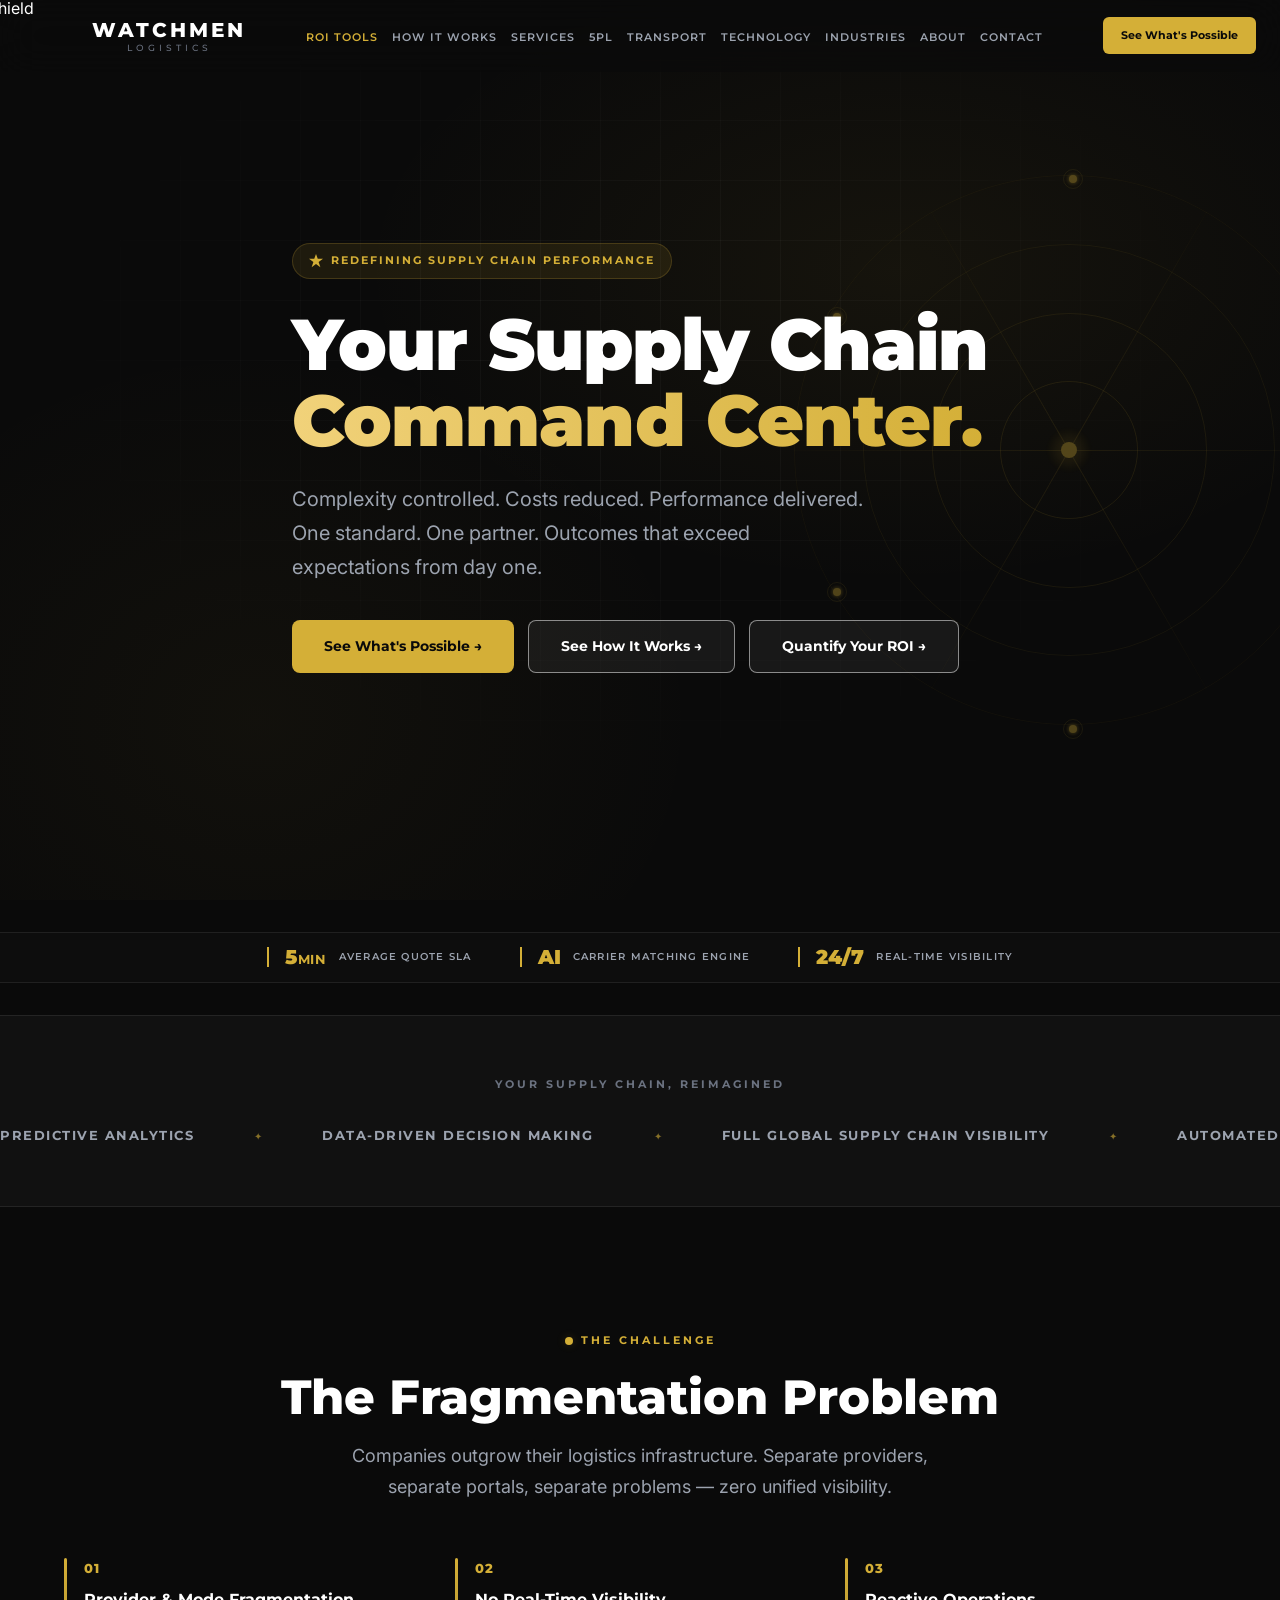
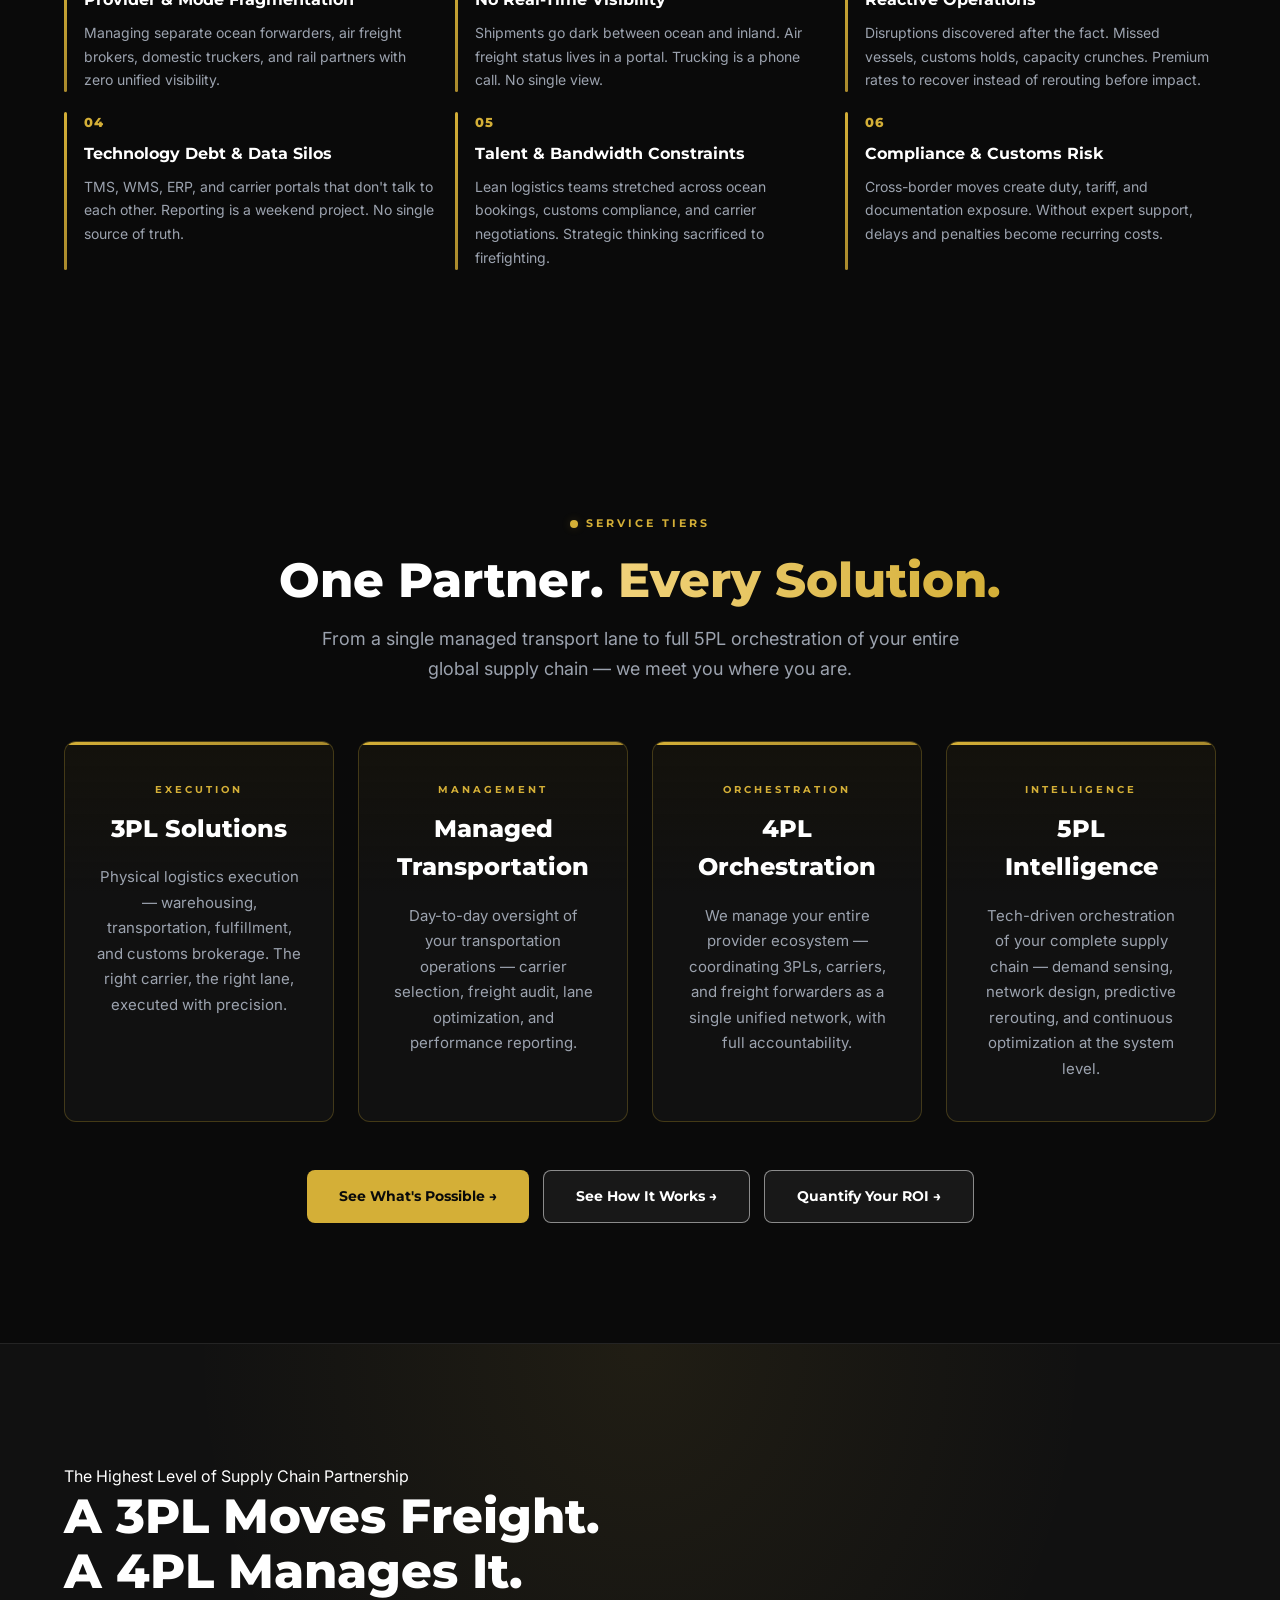
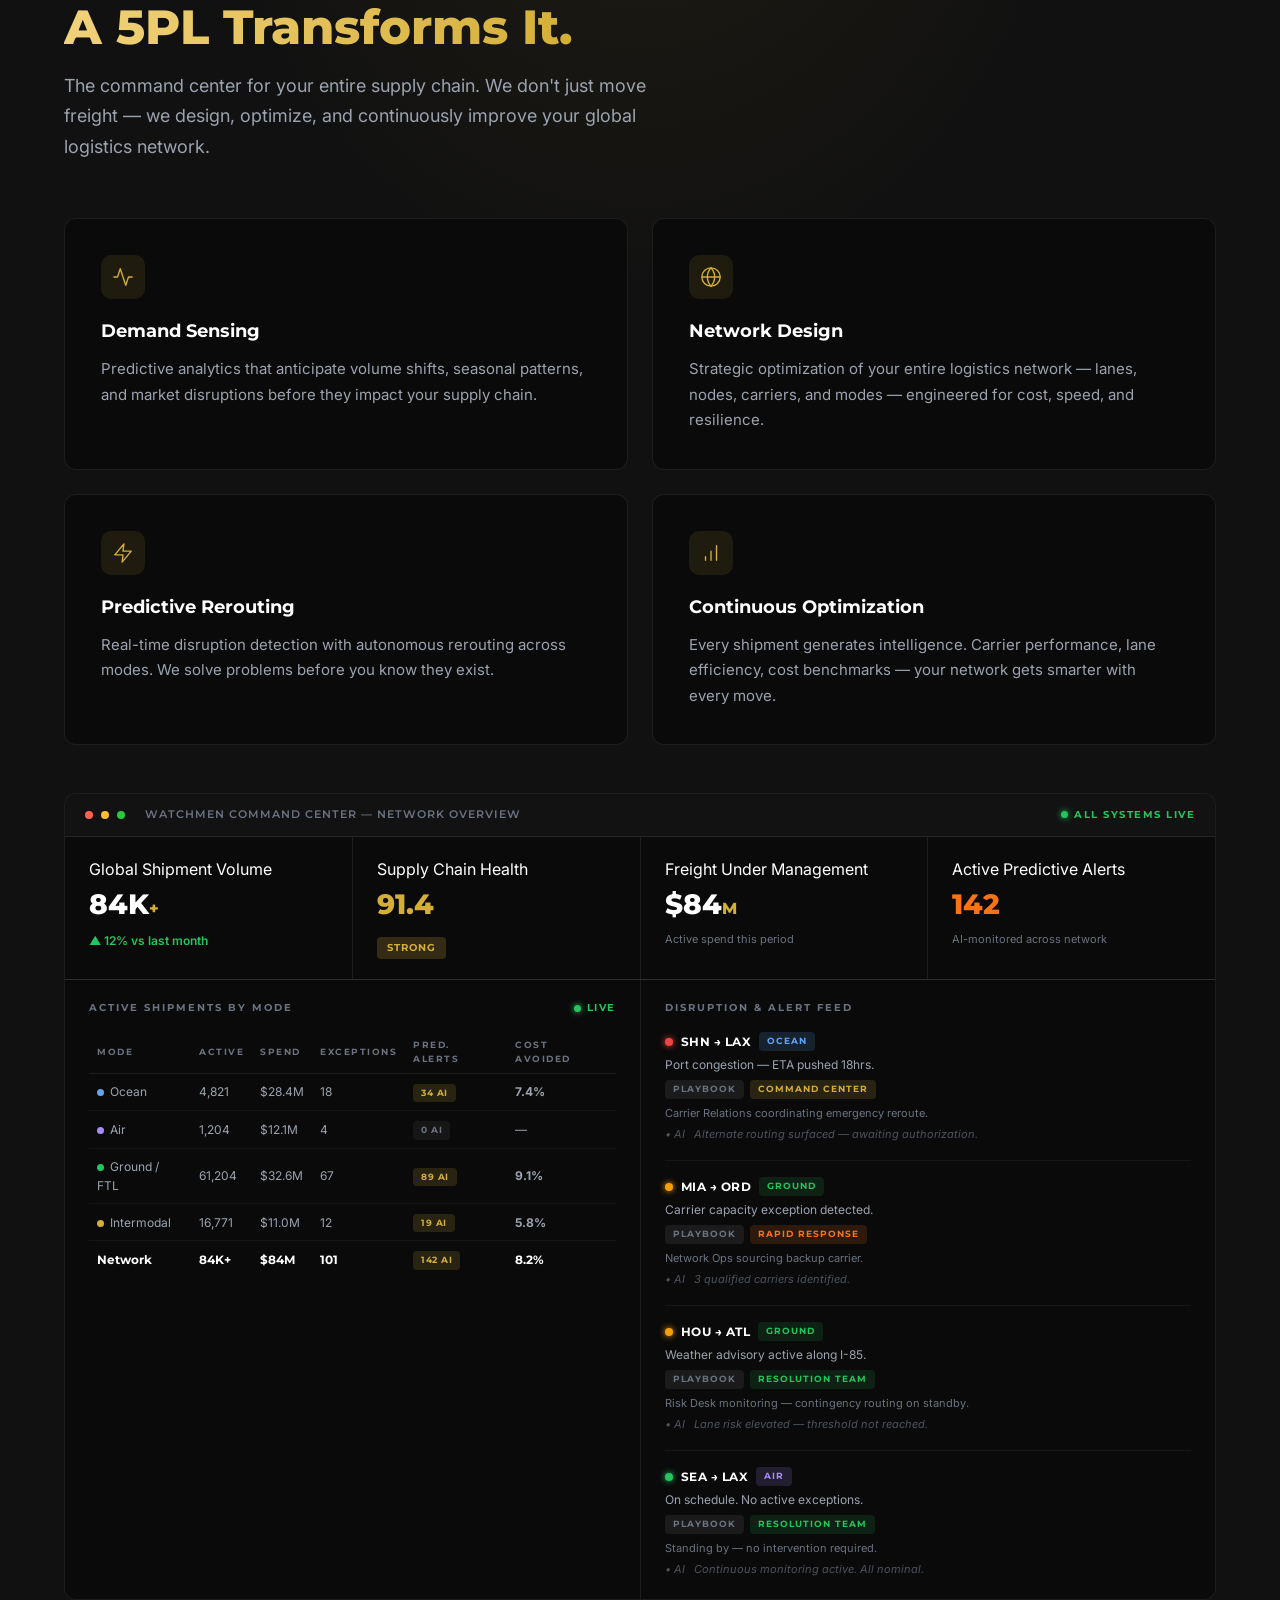
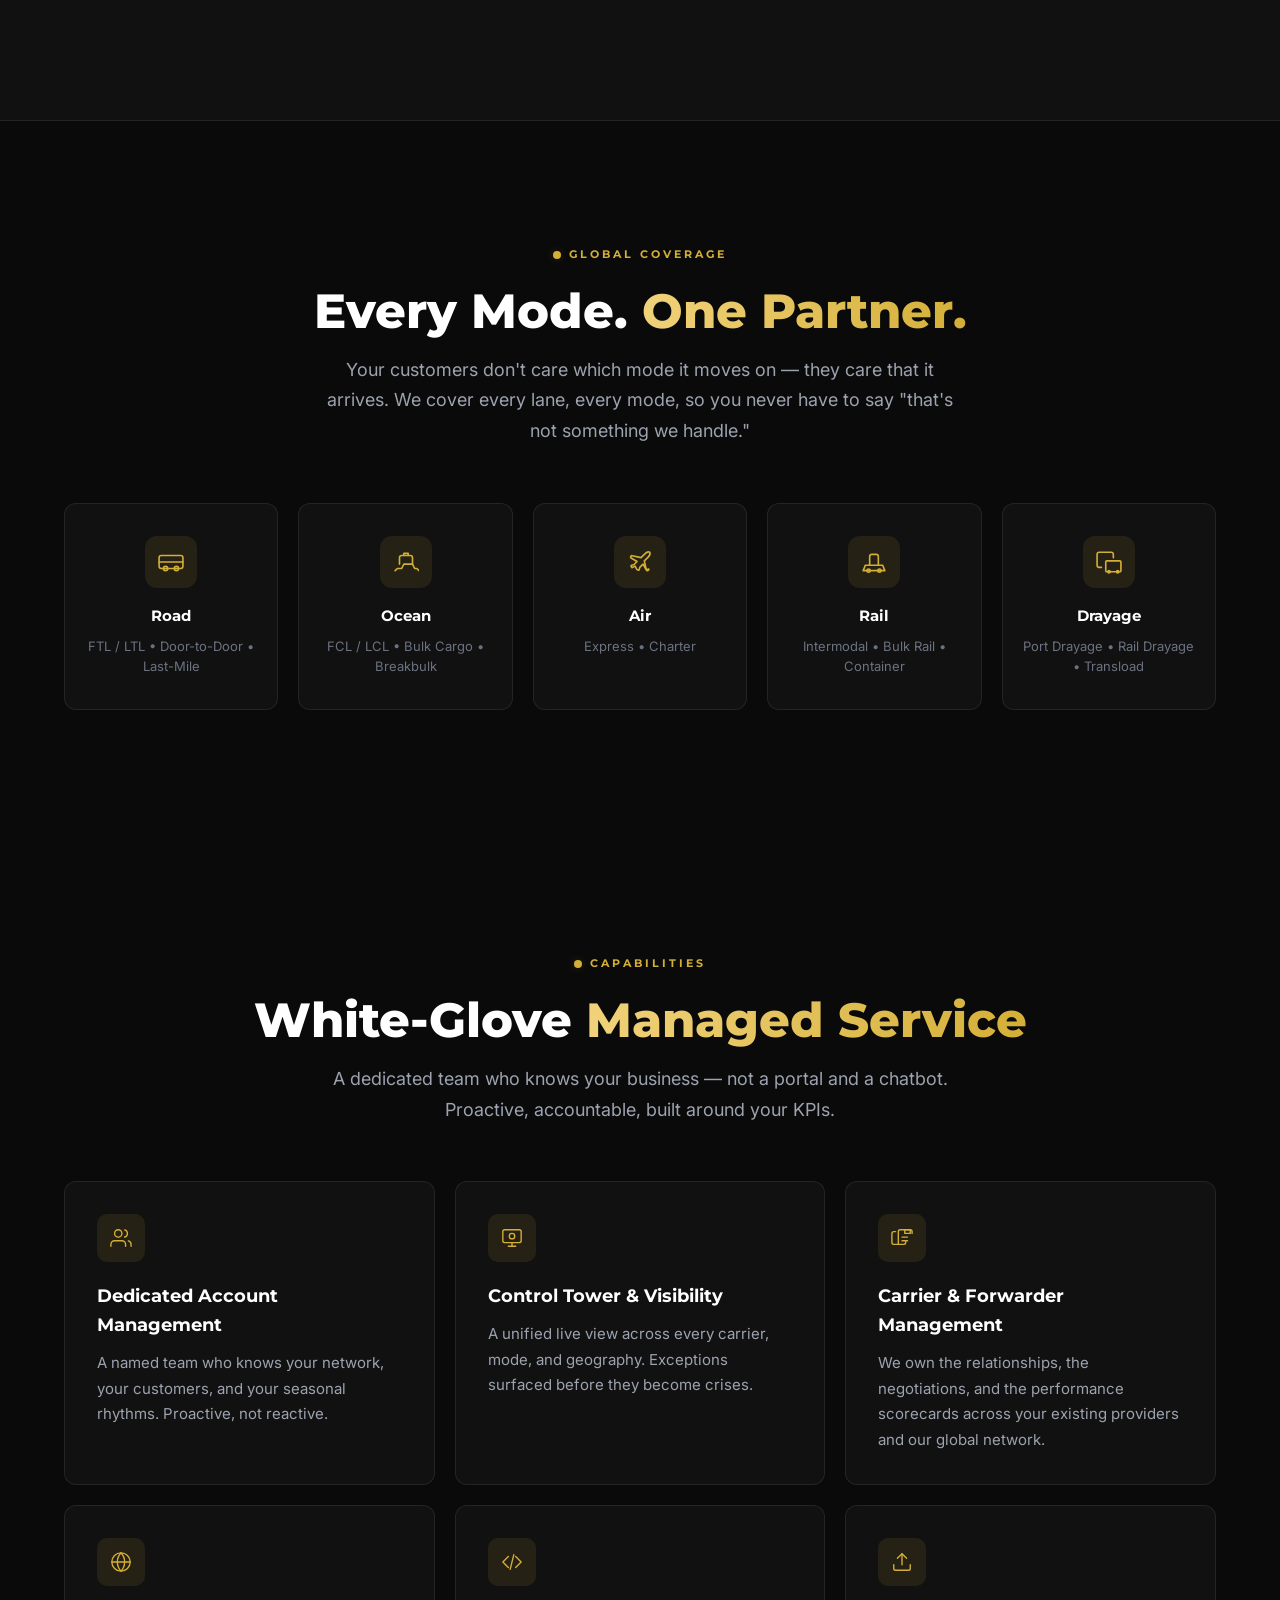
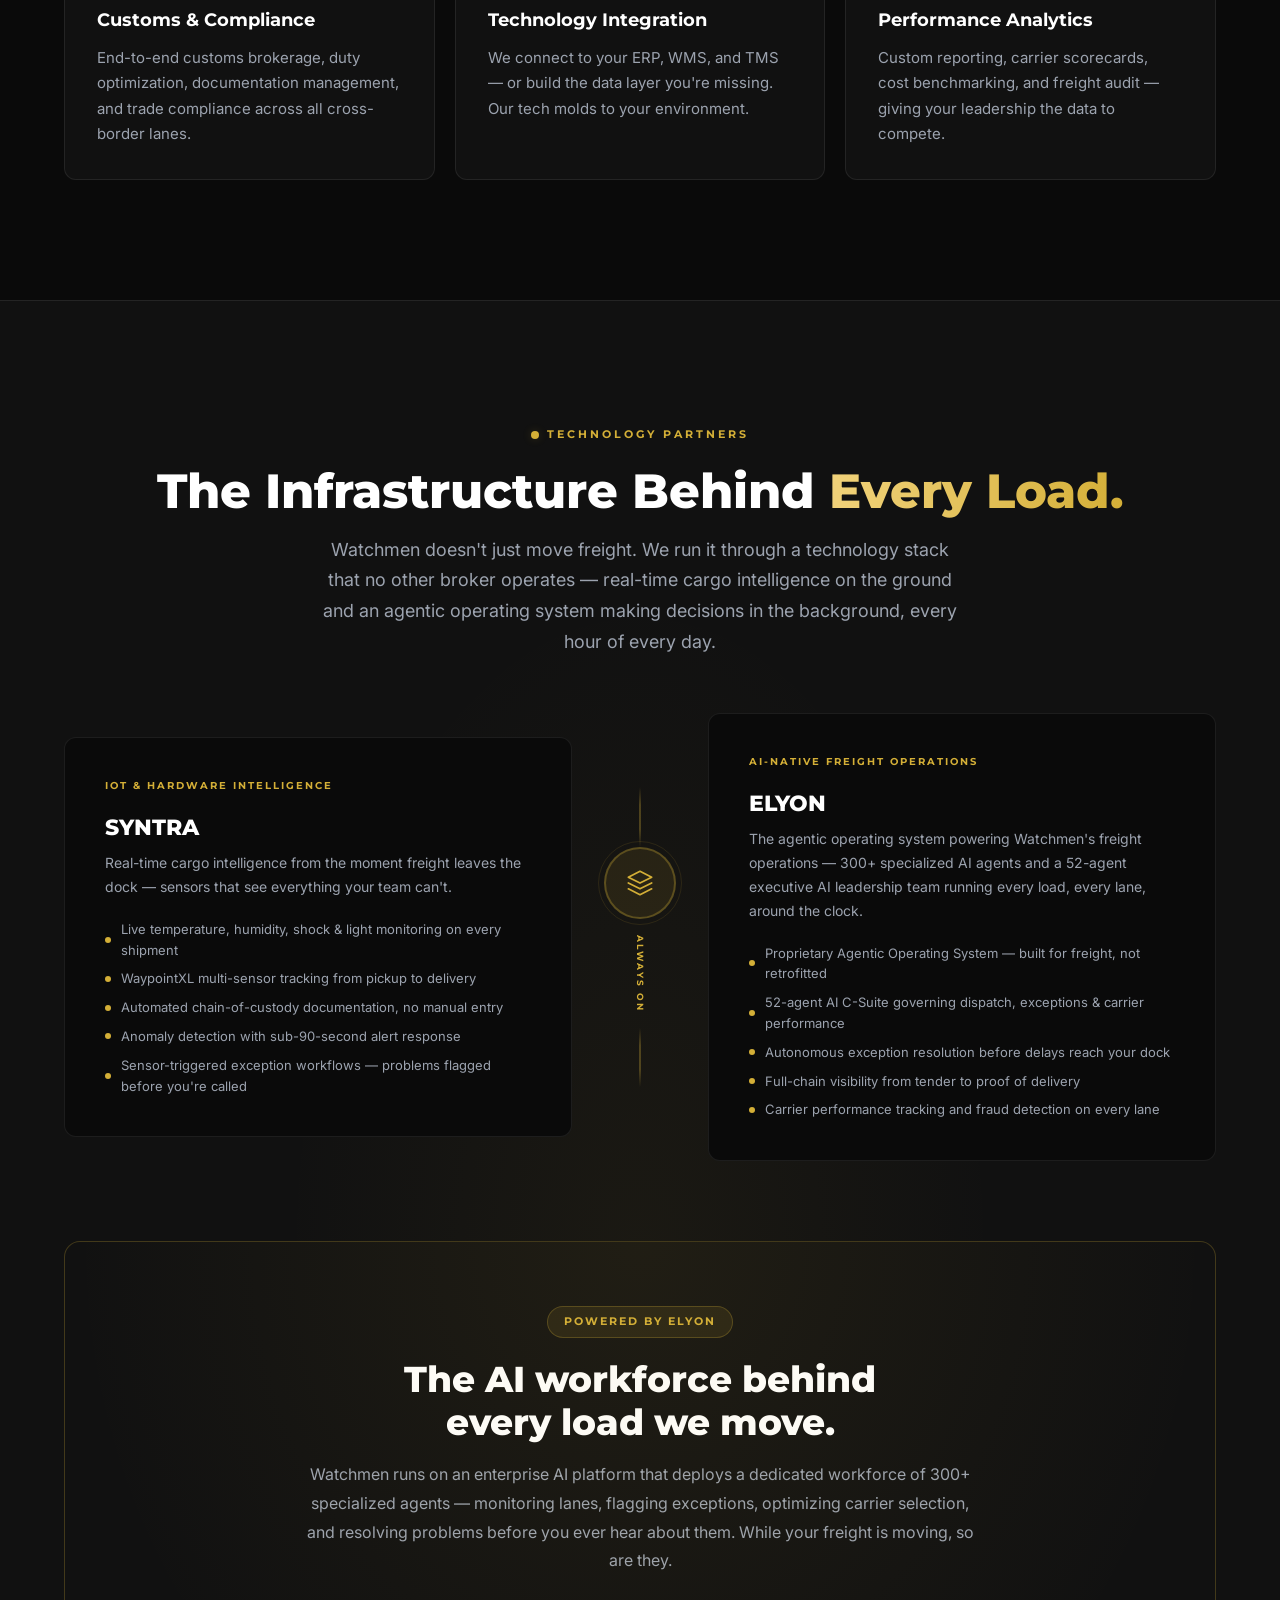
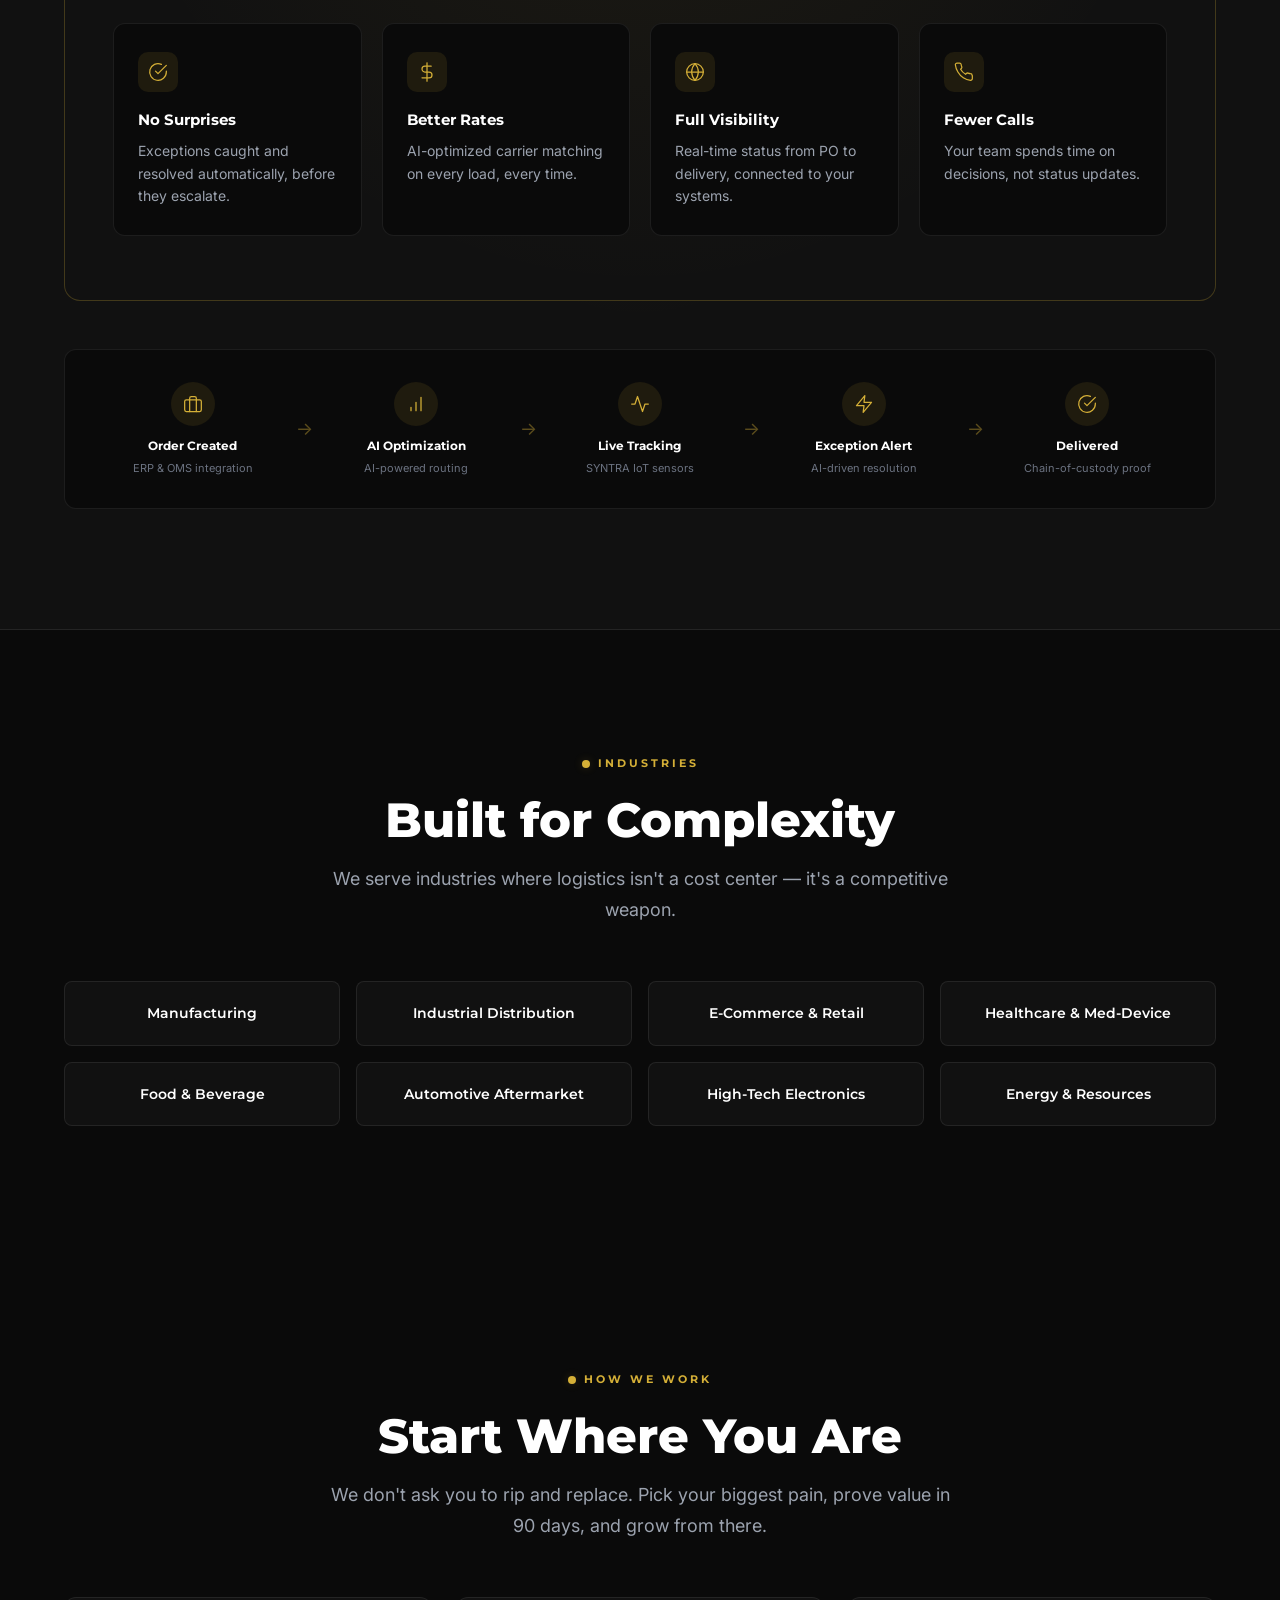
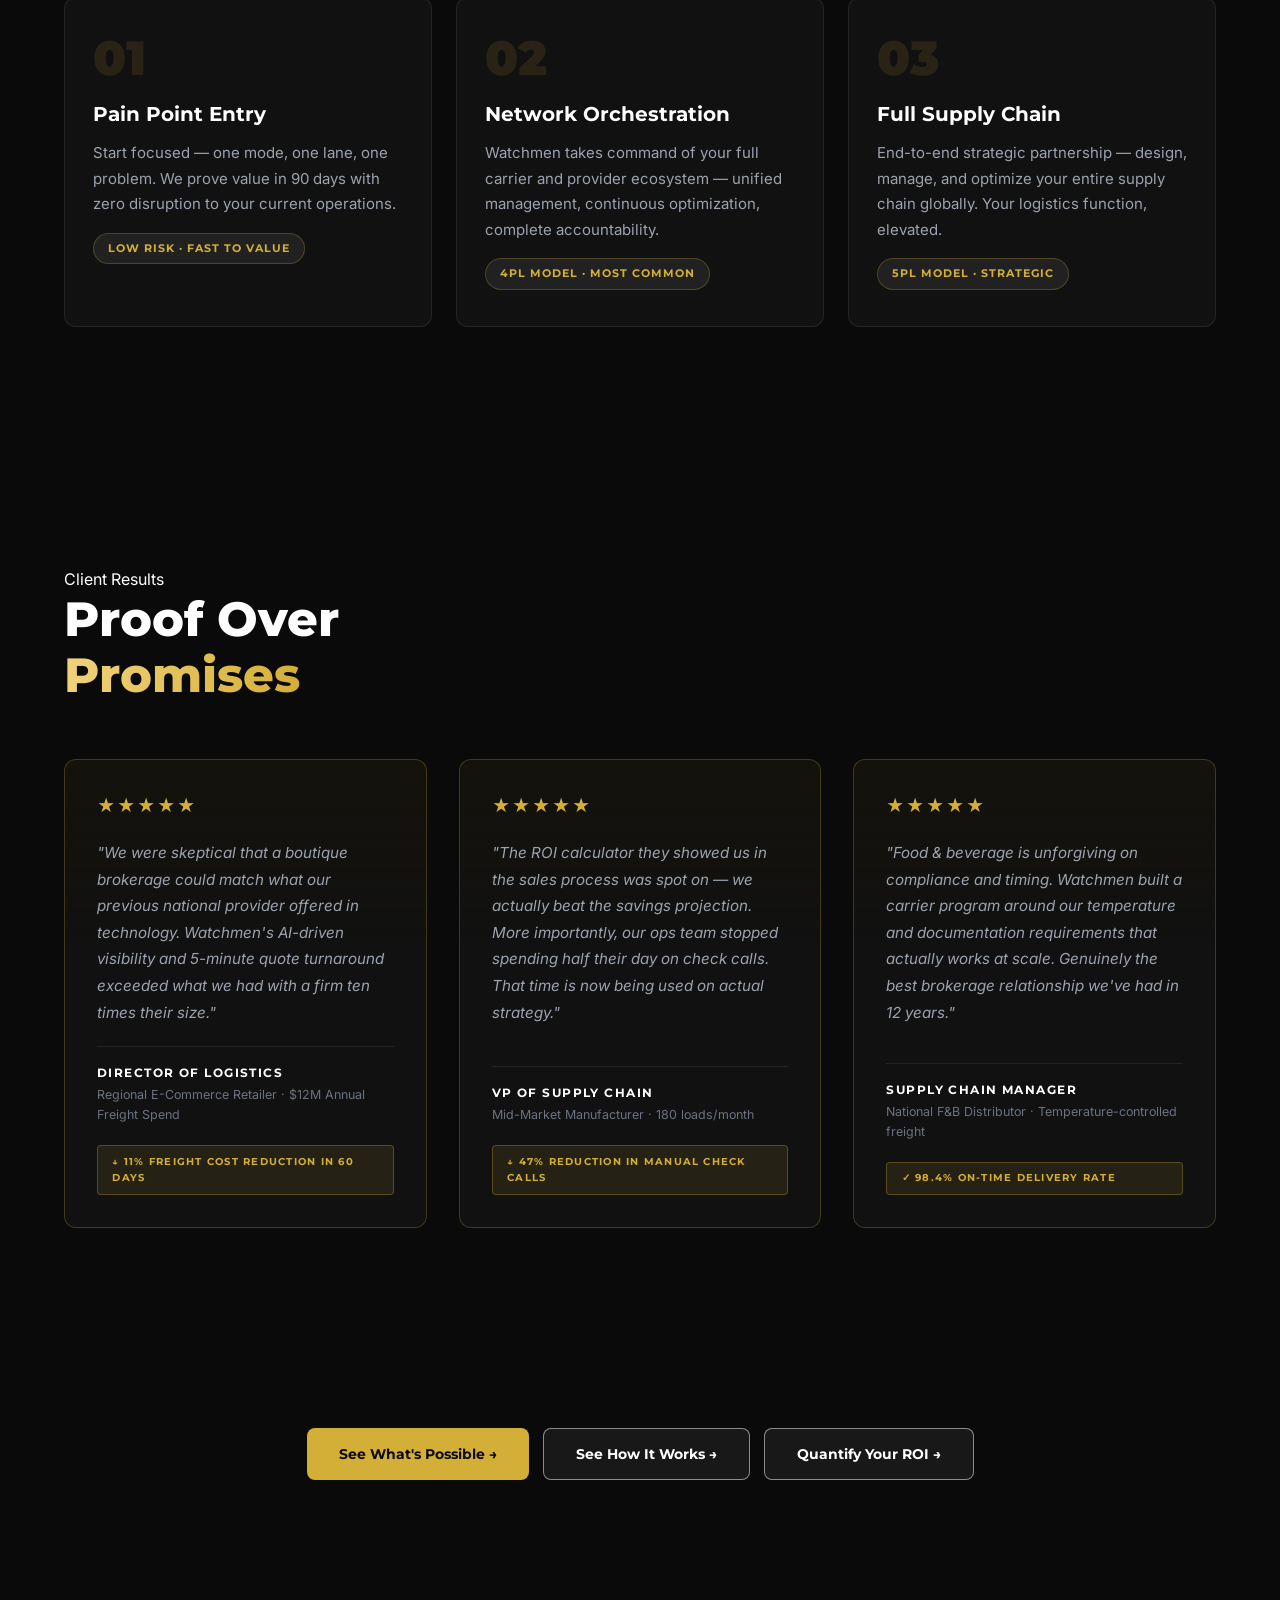
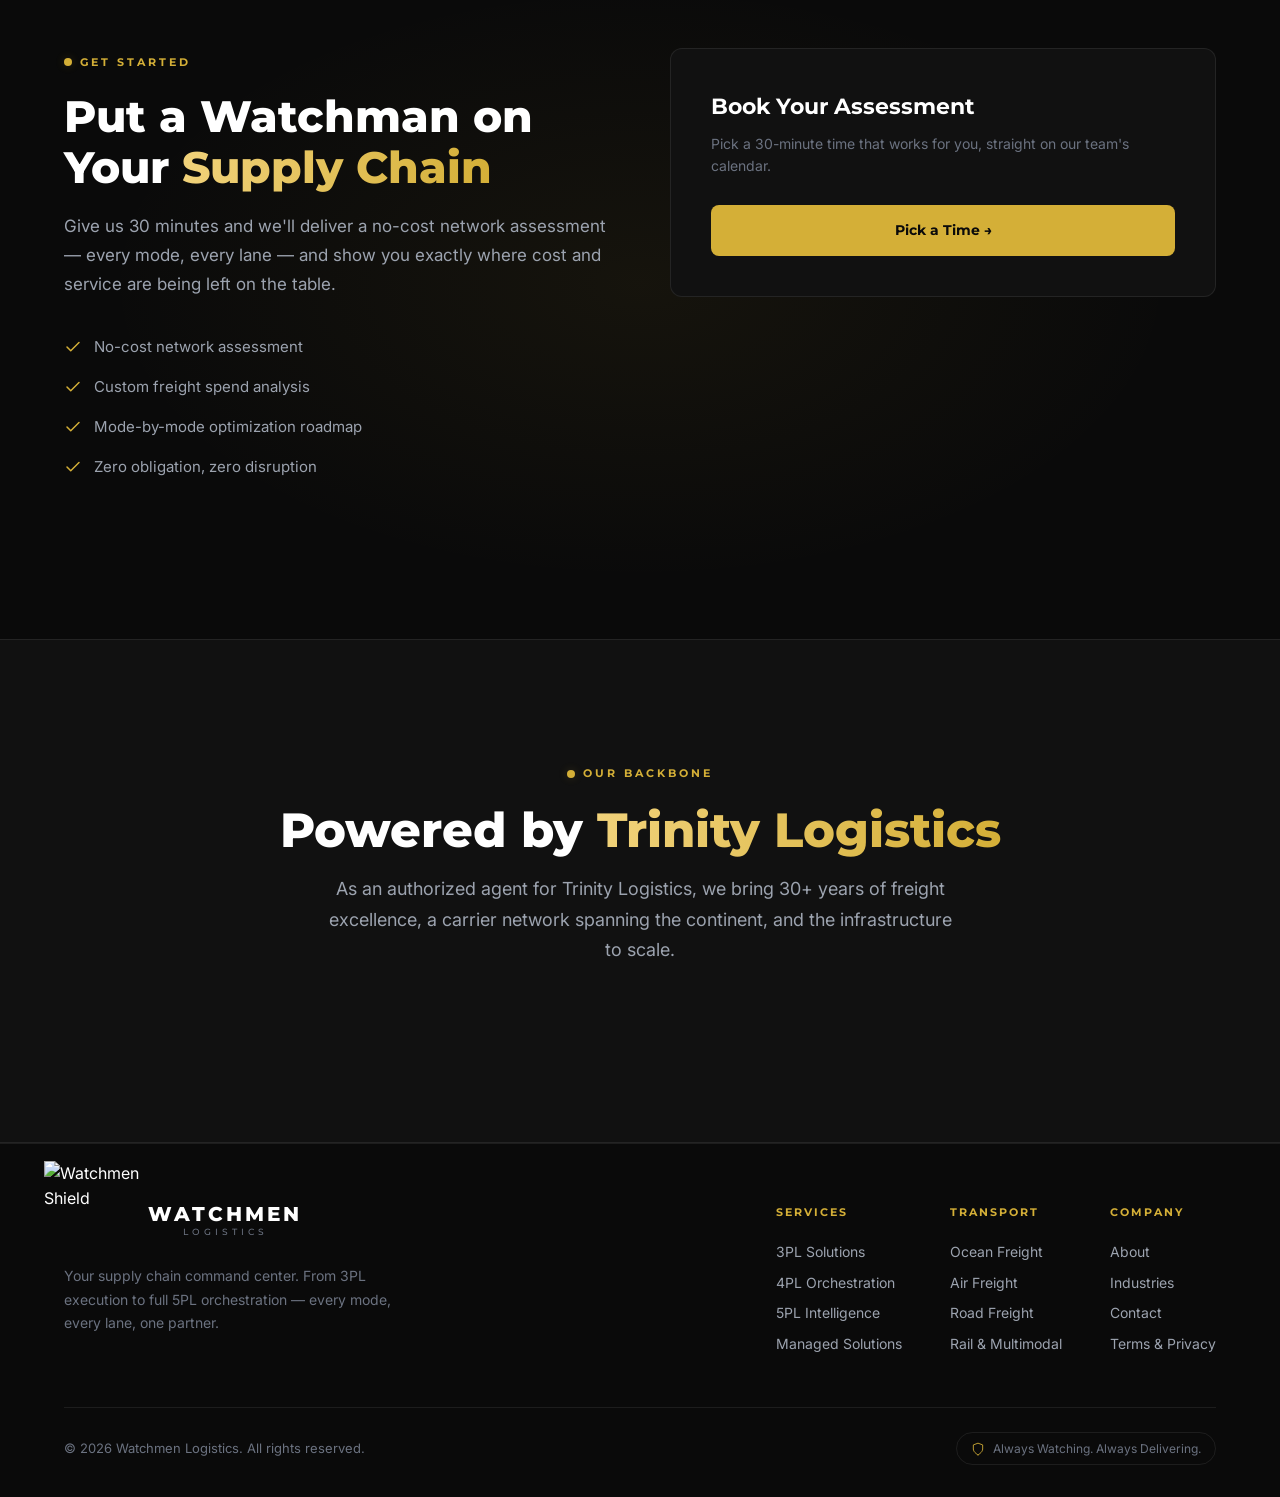
==== index.html @ 86f38c9a "Remove the Apollo website tracker Co-Authored-By: Claude Opus 5.5 <noreply@anthropic.com>" ====
<!DOCTYPE html>
<html lang="en">
<head>
  <meta charset="UTF-8" />
  <meta name="viewport" content="width=device-width, initial-scale=1.0" />
  <title>Watchmen Logistics | Managed Logistics &amp; Supply Chain Solutions</title>
  <meta name="description" content="Watchmen Logistics is your supply chain command center. From 3PL execution to full 5PL orchestration — every mode, every lane, one partner. Authorized Trinity Logistics Agent." />
  <meta name="keywords" content="5PL logistics, 4PL orchestration, 3PL solutions, supply chain management, freight management, ocean freight, air freight, managed logistics, Trinity Logistics agent" />
  <meta name="robots" content="index, follow" />
  <meta name="author" content="Watchmen Logistics" />

  <!-- Open Graph -->
  <meta property="og:type"        content="website" />
  <meta property="og:title"       content="Watchmen Logistics | Managed Logistics &amp; Supply Chain Solutions" />
  <meta property="og:description" content="Every ocean container, every air shipment, every truck and rail car — orchestrated as one intelligent system." />
  <meta property="og:site_name"   content="Watchmen Logistics" />

  <!-- Twitter / X Card -->
  <meta name="twitter:card"        content="summary_large_image" />
  <meta name="twitter:title"       content="Watchmen Logistics | Managed Logistics &amp; Supply Chain Solutions" />
  <meta name="twitter:description" content="Every ocean container, every air shipment, every truck and rail car — orchestrated as one intelligent system." />

  <link rel="preconnect" href="https://fonts.googleapis.com" />
  <link rel="preconnect" href="https://fonts.gstatic.com" crossorigin />
  <link href="https://fonts.googleapis.com/css2?family=Montserrat:wght@400;500;600;700;800;900&family=Inter:wght@300;400;500;600&display=swap" rel="stylesheet" />

  <style>
    /* ============================================================
       TOKENS
    ============================================================ */
    :root {
      --bg:          #0A0A0A;
      --surface:     #111111;
      --surface-2:   #1A1A1A;
      --surface-3:   #222222;
      --border:      rgba(255,255,255,0.08);
      --border-gold: rgba(212,175,55,0.25);
      --white:       #FFFFFF;
      --gray:        #6B7280;
      --gray-lt:     #9CA3AF;
      --gold:        #D4AF37;
      --gold-deep:   #A8892C;
      --gold-bright: #F1D27A;
      --gold-dim:    rgba(212,175,55,0.10);
      --gold-glow:   rgba(212,175,55,0.20);
      --grad:        linear-gradient(135deg, #D4AF37 0%, #A8892C 100%);
      --grad-text:   linear-gradient(90deg, #F1D27A 0%, #D4AF37 100%);
      --max-w:       1200px;
      --nav-h:       72px;
      --radius:      12px;
      --section-pad: clamp(80px, 10vw, 120px);
    }

    /* ============================================================
       RESET
    ============================================================ */
    *, *::before, *::after { box-sizing: border-box; margin: 0; padding: 0; }
    html { scroll-behavior: smooth; scroll-padding-top: var(--nav-h); }
    body {
      background: var(--bg);
      color: var(--white);
      font-family: 'Inter', sans-serif;
      font-size: 16px;
      line-height: 1.6;
      -webkit-font-smoothing: antialiased;
      -moz-osx-font-smoothing: grayscale;
      overflow-x: hidden;
    }
    img { max-width: 100%; display: block; }
    a { color: inherit; text-decoration: none; }

    /* ============================================================
       UTILITIES
    ============================================================ */
    .wrap { max-width: var(--max-w); margin: 0 auto; padding: 0 24px; }
    .section { padding: var(--section-pad) 0; }
    .eyebrow {
      display: inline-flex; align-items: center; gap: 8px;
      font-family: 'Montserrat', sans-serif;
      font-size: 11px; font-weight: 700; letter-spacing: 3px; text-transform: uppercase;
      color: var(--gold);
      margin-bottom: 20px;
    }
    .eyebrow::before {
      content: ''; width: 8px; height: 8px; border-radius: 50%;
      background: var(--gold); box-shadow: 0 0 10px var(--gold-glow);
    }
    .section-title {
      font-family: 'Montserrat', sans-serif;
      font-size: clamp(32px, 5vw, 48px);
      font-weight: 800; line-height: 1.15;
      margin-bottom: 16px;
    }
    .section-sub {
      font-size: clamp(16px, 2vw, 18px);
      color: var(--gray-lt); line-height: 1.7;
      max-width: 640px;
    }
    .section-header { margin-bottom: 56px; }
    .section-header.center { text-align: center; }
    .section-header.center .section-sub { margin: 0 auto; }
    .gradient-text {
      background: var(--grad-text);
      -webkit-background-clip: text; background-clip: text;
      -webkit-text-fill-color: transparent;
    }
    .btn {
      display: inline-flex; align-items: center; gap: 8px;
      font-family: 'Montserrat', sans-serif;
      font-size: 14px; font-weight: 700;
      padding: 14px 32px; border-radius: 8px;
      cursor: pointer; border: none;
      transition: all 0.3s ease;
      text-decoration: none;
    }
    .btn-primary {
      background: var(--gold); color: #0A0A0A;
    }
    .btn-primary:hover {
      background: var(--gold-bright);
      box-shadow: 0 0 30px var(--gold-glow);
    }
    .btn-outline {
      background: rgba(255,255,255,0.06);
      color: var(--white);
      border: 1.5px solid rgba(255,255,255,0.5);
    }
    .btn-outline:hover {
      background: rgba(212,175,55,0.1);
      border-color: var(--gold);
      color: var(--gold);
    }
    .card {
      background: var(--surface);
      border: 1px solid var(--border);
      border-radius: var(--radius);
      padding: 32px;
      transition: border-color 0.3s ease, box-shadow 0.3s ease;
    }
    .card:hover {
      border-color: rgba(212,175,55,0.15);
    }
    .card-icon {
      width: 48px; height: 48px;
      display: flex; align-items: center; justify-content: center;
      border-radius: 10px;
      background: var(--gold-dim);
      color: var(--gold);
      margin-bottom: 20px;
      font-size: 22px;
    }
    .card h3 {
      font-family: 'Montserrat', sans-serif;
      font-size: 18px; font-weight: 700;
      margin-bottom: 10px;
    }
    .card p { color: var(--gray-lt); font-size: 15px; line-height: 1.7; }

    /* Reveal animation */
    .reveal {
      opacity: 0; transform: translateY(30px);
      transition: opacity 0.7s ease, transform 0.7s ease;
    }
    .reveal.visible {
      opacity: 1; transform: translateY(0);
    }
    .reveal-delay-1 { transition-delay: 0.1s; }
    .reveal-delay-2 { transition-delay: 0.2s; }
    .reveal-delay-3 { transition-delay: 0.3s; }
    .reveal-delay-4 { transition-delay: 0.4s; }
    .reveal-delay-5 { transition-delay: 0.5s; }

    /* ============================================================
       NAVIGATION
    ============================================================ */
    .nav {
      position: fixed; top: 0; left: 0; right: 0; z-index: 1000;
      height: var(--nav-h);
      display: flex; align-items: center;
      background: rgba(10,10,10,0.6);
      backdrop-filter: blur(20px); -webkit-backdrop-filter: blur(20px);
      border-bottom: 1px solid transparent;
      transition: background 0.3s ease, border-color 0.3s ease;
    }
    .nav.scrolled {
      background: rgba(10,10,10,0.95);
      border-bottom-color: var(--border);
    }
    .nav-inner {
      max-width: 1400px; margin: 0 auto; padding: 0 24px 0 8px;
      width: 100%;
      display: grid;
      grid-template-columns: auto 1fr auto;
      align-items: center;
    }
    .nav-logo {
      display: flex; align-items: center; gap: 14px;
    }
    .nav-logo .logo-mark {
      width: 130px; height: 130px;
      margin: -45px -40px -45px -20px;
      flex-shrink: 0;
      overflow: hidden;
    }
    .nav-logo .logo-mark img {
      width: 100%; height: 100%;
      object-fit: contain;
    }
    .nav-logo .logo-text {
      display: flex; flex-direction: column;
      align-items: center;
      line-height: 1;
    }
    .nav-logo .logo-text .brand {
      font-family: 'Montserrat', sans-serif;
      font-size: 20px; font-weight: 800;
      letter-spacing: 3px; text-transform: uppercase;
      color: var(--white);
    }
    .nav-logo .logo-text .sub {
      font-family: 'Montserrat', sans-serif;
      font-size: 9px; font-weight: 500;
      letter-spacing: 4px; text-transform: uppercase;
      color: var(--gray);
      margin-top: 3px;
    }
    .nav-links {
      display: flex; align-items: center; justify-content: center; gap: 14px;
      list-style: none;
    }
    .nav-links a {
      font-family: 'Montserrat', sans-serif;
      font-size: 11px; font-weight: 600;
      letter-spacing: 1px; text-transform: uppercase;
      color: var(--gray-lt);
      transition: color 0.3s ease;
      position: relative;
    }
    .nav-links a::after {
      content: ''; position: absolute; bottom: -4px; left: 0;
      width: 0; height: 2px; background: var(--gold);
      transition: width 0.3s ease;
    }
    .nav-links a:hover { color: var(--white); }
    .nav-links a:hover::after { width: 100%; }
    .nav-cta {
      display: inline-flex; align-items: center; gap: 8px;
      font-family: 'Montserrat', sans-serif;
      font-size: 11px; font-weight: 700;
      padding: 10px 18px; border-radius: 6px;
      background: var(--gold); color: #0A0A0A;
      transition: all 0.3s ease;
      white-space: nowrap;
    }
    .nav-cta:hover {
      background: var(--gold-bright);
      box-shadow: 0 0 20px var(--gold-glow);
    }
    .nav-right {
      display: flex; align-items: center; gap: 12px;
    }
    .hamburger {
      display: none; flex-direction: column; gap: 5px;
      cursor: pointer; background: none; border: none; padding: 4px;
    }
    .hamburger span {
      width: 24px; height: 2px; background: var(--white);
      transition: all 0.3s ease; border-radius: 2px;
    }
    .hamburger.open span:nth-child(1) { transform: rotate(45deg) translate(5px, 5px); }
    .hamburger.open span:nth-child(2) { opacity: 0; }
    .hamburger.open span:nth-child(3) { transform: rotate(-45deg) translate(5px, -5px); }

    .mobile-menu {
      display: none; position: fixed;
      top: var(--nav-h); left: 0; right: 0;
      z-index: 999;
      pointer-events: none;
      background: rgba(10,10,10,0.98);
      backdrop-filter: blur(20px);
      padding: 24px;
      border-bottom: 1px solid var(--border);
      transform: translateY(-10px); opacity: 0;
      transition: all 0.3s ease;
    }
    .mobile-menu.open { transform: translateY(0); opacity: 1; pointer-events: all; }
    .mobile-menu a {
      display: block; padding: 14px 0;
      font-family: 'Montserrat', sans-serif;
      font-size: 14px; font-weight: 600;
      letter-spacing: 1px; text-transform: uppercase;
      color: var(--gray-lt);
      border-bottom: 1px solid var(--border);
      transition: color 0.3s ease;
    }
    .mobile-menu a:hover { color: var(--gold); }
    .mobile-menu .btn {
      display: flex; margin-top: 12px;
      width: 100%; justify-content: center;
      border-bottom: none; padding: 14px 20px;
      text-transform: uppercase; letter-spacing: 0.08em;
      font-size: 13px;
    }
    .mobile-menu .btn-primary { color: #0A0A0A; }
    .mobile-menu .btn-primary:hover { color: #0A0A0A; }
    .mobile-menu .btn:hover { color: inherit; }

    /* ============================================================
       HERO
    ============================================================ */
    .hero {
      position: relative;
      min-height: 100vh; display: flex; align-items: center;
      padding-top: calc(var(--nav-h) + 40px);
      padding-bottom: 40px;
      overflow: hidden;
    }
    .hero-bg {
      position: absolute; inset: 0; z-index: 0;
      background:
        radial-gradient(ellipse 60% 50% at 70% 30%, rgba(212,175,55,0.06) 0%, transparent 70%),
        radial-gradient(ellipse 50% 60% at 20% 80%, rgba(212,175,55,0.04) 0%, transparent 70%),
        var(--bg);
    }
    .hero-grid {
      position: absolute; inset: 0; z-index: 0;
      background-image:
        linear-gradient(rgba(255,255,255,0.03) 1px, transparent 1px),
        linear-gradient(90deg, rgba(255,255,255,0.03) 1px, transparent 1px);
      background-size: 60px 60px;
      mask-image: radial-gradient(ellipse 70% 70% at 50% 40%, black 20%, transparent 70%);
      -webkit-mask-image: radial-gradient(ellipse 70% 70% at 50% 40%, black 20%, transparent 70%);
    }
    /* Animated network visualization on right side of hero */
    .hero-visual {
      position: absolute; right: -5%; top: 50%; transform: translateY(-50%);
      width: 550px; height: 550px; z-index: 0;
      opacity: 0.35;
    }
    .hero-visual .ring {
      position: absolute; border-radius: 50%;
      border: 1px solid rgba(212,175,55,0.12);
    }
    .hero-visual .ring-1 {
      width: 100%; height: 100%; top: 0; left: 0;
      animation: ring-rotate 60s linear infinite;
    }
    .hero-visual .ring-2 {
      width: 75%; height: 75%; top: 12.5%; left: 12.5%;
      border-color: rgba(212,175,55,0.18);
      animation: ring-rotate 45s linear infinite reverse;
    }
    .hero-visual .ring-3 {
      width: 50%; height: 50%; top: 25%; left: 25%;
      border-color: rgba(212,175,55,0.25);
      animation: ring-rotate 30s linear infinite;
    }
    .hero-visual .ring-4 {
      width: 25%; height: 25%; top: 37.5%; left: 37.5%;
      border-color: rgba(212,175,55,0.3);
      animation: ring-pulse 4s ease-in-out infinite;
    }
    .hero-visual .node {
      position: absolute; width: 8px; height: 8px;
      background: var(--gold); border-radius: 50%;
      box-shadow: 0 0 12px var(--gold-glow), 0 0 4px var(--gold);
    }
    .hero-visual .node::after {
      content: ''; position: absolute;
      top: 50%; left: 50%; transform: translate(-50%,-50%);
      width: 20px; height: 20px; border-radius: 50%;
      border: 1px solid rgba(212,175,55,0.25);
      animation: node-ping 3s ease-out infinite;
    }
    .hero-visual .node-1 { top: 0%; left: 50%; }
    .hero-visual .node-2 { top: 25%; left: 93%; animation-delay: 0.5s; }
    .hero-visual .node-3 { top: 75%; left: 93%; animation-delay: 1s; }
    .hero-visual .node-4 { top: 100%; left: 50%; animation-delay: 1.5s; }
    .hero-visual .node-5 { top: 75%; left: 7%; animation-delay: 2s; }
    .hero-visual .node-6 { top: 25%; left: 7%; animation-delay: 2.5s; }
    .hero-visual .node-1::after { animation-delay: 0s; }
    .hero-visual .node-2::after { animation-delay: 0.8s; }
    .hero-visual .node-3::after { animation-delay: 1.6s; }
    .hero-visual .node-4::after { animation-delay: 2.4s; }
    .hero-visual .node-5::after { animation-delay: 3.2s; }
    .hero-visual .node-6::after { animation-delay: 4s; }
    /* Center hub */
    .hero-visual .hub {
      position: absolute; top: 50%; left: 50%;
      transform: translate(-50%,-50%);
      width: 48px; height: 48px;
      border-radius: 50%;
      background: radial-gradient(circle, rgba(212,175,55,0.3) 0%, transparent 70%);
      display: flex; align-items: center; justify-content: center;
    }
    .hero-visual .hub::before {
      content: ''; width: 16px; height: 16px;
      background: var(--gold); border-radius: 50%;
      box-shadow: 0 0 20px var(--gold-glow), 0 0 40px rgba(212,175,55,0.15);
      animation: hub-pulse 3s ease-in-out infinite;
    }
    /* Connection lines */
    .hero-visual .line {
      position: absolute; top: 50%; left: 50%;
      width: 50%; height: 1px;
      background: linear-gradient(90deg, rgba(212,175,55,0.3) 0%, rgba(212,175,55,0.05) 100%);
      transform-origin: left center;
    }
    .hero-visual .line-1 { transform: rotate(0deg); }
    .hero-visual .line-2 { transform: rotate(60deg); }
    .hero-visual .line-3 { transform: rotate(120deg); }
    .hero-visual .line-4 { transform: rotate(180deg); }
    .hero-visual .line-5 { transform: rotate(240deg); }
    .hero-visual .line-6 { transform: rotate(300deg); }
    @keyframes ring-rotate { 0% { transform: rotate(0deg); } 100% { transform: rotate(360deg); } }
    @keyframes ring-pulse { 0%,100% { opacity: 0.6; transform: scale(1); } 50% { opacity: 1; transform: scale(1.05); } }
    @keyframes node-ping { 0% { transform: translate(-50%,-50%) scale(1); opacity: 1; } 100% { transform: translate(-50%,-50%) scale(3); opacity: 0; } }
    @keyframes hub-pulse { 0%,100% { box-shadow: 0 0 20px var(--gold-glow), 0 0 40px rgba(212,175,55,0.15); } 50% { box-shadow: 0 0 30px var(--gold-glow), 0 0 60px rgba(212,175,55,0.25); } }
    @media (max-width: 1024px) {
      .hero-visual { width: 400px; height: 400px; right: -10%; opacity: 0.2; }
    }
    @media (max-width: 768px) {
      .hero-visual { display: none; }
    }
    .hero-content {
      position: relative; z-index: 1;
      max-width: 720px;
    }
    .hero-badge {
      display: inline-flex; align-items: center; gap: 8px;
      padding: 8px 16px; border-radius: 100px;
      background: var(--gold-dim);
      border: 1px solid rgba(212,175,55,0.20);
      font-family: 'Montserrat', sans-serif;
      font-size: 11px; font-weight: 700;
      letter-spacing: 2px; text-transform: uppercase;
      color: var(--gold);
      margin-bottom: 28px;
    }
    .hero-badge svg { width: 14px; height: 14px; fill: currentColor; }
    .hero h1 {
      font-family: 'Montserrat', sans-serif;
      font-size: clamp(42px, 6vw, 72px);
      font-weight: 900; line-height: 1.05;
      margin-bottom: 24px;
      letter-spacing: -1px;
    }
    .hero-sub {
      font-size: clamp(17px, 2.2vw, 20px);
      color: var(--gray-lt); line-height: 1.7;
      margin-bottom: 36px;
      max-width: 580px;
    }
    .hero-btns {
      display: flex; flex-wrap: wrap; gap: 14px;
      margin-bottom: 56px;
    }
    .cta-btns {
      display: flex; flex-wrap: wrap; gap: 14px;
      justify-content: center;
      margin-top: 3rem;
    }
    @media (max-width: 768px) {
      .cta-btns { flex-direction: column; align-items: stretch; }
      .cta-btns .btn { width: 100%; justify-content: center; }
    }
    .hero-stats {
      display: flex; flex-wrap: wrap; gap: 40px;
      padding-top: 40px;
      border-top: 1px solid var(--border);
    }
    .hero-stat .num {
      font-family: 'Montserrat', sans-serif;
      font-size: 32px; font-weight: 800;
      color: var(--white);
    }
    .hero-stat .num span { color: var(--gold); }
    .hero-stat .label {
      font-size: 13px; color: var(--gray);
      margin-top: 4px; letter-spacing: 0.5px;
    }

    /* ============================================================
       TRUSTED BY
    ============================================================ */
    .trusted {
      padding: 60px 0;
      border-top: 1px solid var(--border);
      border-bottom: 1px solid var(--border);
      background: var(--surface);
      overflow: hidden;
    }
    .trusted-label {
      text-align: center;
      font-family: 'Montserrat', sans-serif;
      font-size: 11px; font-weight: 700;
      letter-spacing: 3px; text-transform: uppercase;
      color: var(--gray);
      margin-bottom: 32px;
    }
    .trusted-track {
      display: flex;
      align-items: center;
      gap: 60px;
      animation: scroll-logos 30s linear infinite;
      width: max-content;
    }
    /* carousel never pauses */
    .trusted-track img {
      height: 48px;
      width: auto;
      max-width: 160px;
      object-fit: contain;
      opacity: 0.5;
      transition: opacity 0.4s ease;
      flex-shrink: 0;
    }
    .trusted-track img:hover { opacity: 0.85; }
    .carousel-term {
      font-family: 'Montserrat', sans-serif;
      font-size: 13px;
      font-weight: 700;
      letter-spacing: 1.5px;
      text-transform: uppercase;
      color: var(--gray-lt);
      white-space: nowrap;
      flex-shrink: 0;
      transition: color 0.3s;
    }
    .carousel-term:hover { color: var(--gold); }
    .carousel-dot {
      color: var(--gold);
      font-size: 10px;
      flex-shrink: 0;
      opacity: 0.6;
    }
    /* Placeholder logos before real ones are added */
    .logo-placeholder {
      height: 36px;
      padding: 0 24px;
      display: flex; align-items: center; justify-content: center;
      border: 1px dashed rgba(255,255,255,0.12);
      border-radius: 6px;
      font-family: 'Montserrat', sans-serif;
      font-size: 13px; font-weight: 700;
      letter-spacing: 1px;
      color: rgba(255,255,255,0.15);
      white-space: nowrap;
      flex-shrink: 0;
    }
    @keyframes scroll-logos {
      0% { transform: translateX(0); }
      100% { transform: translateX(-50%); }
    }
    @media (max-width: 768px) {
      .trusted-track { gap: 40px; }
      .trusted-track img { height: 32px; max-width: 120px; }
    }

    /* ============================================================
       PROOF STRIP
    ============================================================ */
    .proof-strip {
      background: #0d0d0d;
      border-top: 1px solid var(--border);
      border-bottom: 1px solid var(--border);
      padding: 0.9rem 0;
      margin: 2rem 0;
    }
    .proof-grid {
      display: flex;
      align-items: center;
      justify-content: center;
      gap: 3rem;
    }
    .proof-item {
      display: flex;
      align-items: center;
      gap: 0.75rem;
      padding-left: 1rem;
      border-left: 2px solid var(--gold);
    }
    .proof-num {
      font-family: 'Montserrat', sans-serif;
      font-weight: 900;
      font-size: 1.25rem;
      color: var(--gold);
      line-height: 1;
      white-space: nowrap;
    }
    .proof-unit {
      font-size: 0.65em;
      font-weight: 700;
      letter-spacing: 0.05em;
      text-transform: uppercase;
      margin-left: 1px;
    }
    .proof-label {
      font-family: 'Montserrat', sans-serif;
      font-weight: 600;
      font-size: 0.65rem;
      letter-spacing: 0.12em;
      text-transform: uppercase;
      color: var(--gray-lt);
    }
    @media (max-width: 640px) {
      .proof-grid { flex-direction: column; align-items: flex-start; gap: 1rem; padding: 0 1rem; }
    }

    /* ============================================================
       PROBLEM SECTION
    ============================================================ */
    .problem-grid {
      display: grid;
      grid-template-columns: repeat(3, 1fr);
      gap: 20px;
    }
    .problem-card {
      position: relative;
      padding-left: 20px;
    }
    .problem-card::before {
      content: '';
      position: absolute; left: 0; top: 0; bottom: 0;
      width: 3px; border-radius: 3px;
      background: var(--grad);
    }
    .problem-card .num {
      font-family: 'Montserrat', sans-serif;
      font-size: 13px; font-weight: 800;
      color: var(--gold); margin-bottom: 8px;
      letter-spacing: 1px;
    }
    .problem-card h3 {
      font-family: 'Montserrat', sans-serif;
      font-size: 16px; font-weight: 700;
      margin-bottom: 8px;
    }
    .problem-card p {
      font-size: 14px; color: var(--gray-lt); line-height: 1.7;
    }

    /* ============================================================
       SERVICE TIERS
    ============================================================ */
    .tiers-grid {
      display: grid;
      grid-template-columns: repeat(4, 1fr);
      gap: 24px;
    }
    .tier-card {
      background: var(--surface);
      border: 1px solid var(--border);
      border-radius: var(--radius);
      padding: 40px 32px;
      text-align: center;
      transition: all 0.4s ease;
      position: relative;
      overflow: hidden;
    }
    .tier-card::before {
      content: ''; position: absolute; top: 0; left: 0; right: 0;
      height: 3px;
      background: var(--border);
      transition: background 0.4s ease;
    }
    .tier-card .tier-label {
      font-family: 'Montserrat', sans-serif;
      font-size: 10px; font-weight: 700;
      letter-spacing: 3px; text-transform: uppercase;
      color: var(--gray);
      margin-bottom: 12px;
    }
    .tier-card h3 {
      font-family: 'Montserrat', sans-serif;
      font-size: 24px; font-weight: 800;
      margin-bottom: 16px;
    }
    .tier-card p {
      font-size: 15px; color: var(--gray-lt); line-height: 1.7;
    }
    .tier-card.featured {
      border-color: var(--border-gold);
      background: linear-gradient(180deg, rgba(212,175,55,0.05) 0%, var(--surface) 40%);
    }
    .tier-card.featured::before {
      background: var(--grad);
    }
    .tier-card.featured .tier-label {
      color: var(--gold);
    }
    .tier-card:hover {
      transform: translateY(-4px);
      box-shadow: 0 20px 60px rgba(0,0,0,0.4);
    }

    /* ============================================================
       5PL DEEP DIVE
    ============================================================ */
    .fivepl {
      position: relative;
      background: var(--surface);
      border-top: 1px solid var(--border);
      border-bottom: 1px solid var(--border);
    }
    .fivepl-glow {
      position: absolute; inset: 0;
      background:
        radial-gradient(ellipse 50% 40% at 50% 0%, rgba(212,175,55,0.08) 0%, transparent 70%);
      pointer-events: none;
    }
    .fivepl-grid {
      display: grid;
      grid-template-columns: repeat(2, 1fr);
      gap: 24px;
      position: relative;
    }
    .fivepl-card {
      background: var(--bg);
      border: 1px solid var(--border);
      border-radius: var(--radius);
      padding: 36px;
      transition: border-color 0.3s ease;
    }
    .fivepl-card:hover {
      border-color: var(--border-gold);
    }
    /* 5PL Dashboard mockup */
    .fivepl-dashboard {
      margin-top: 48px;
      background: var(--bg);
      border: 1px solid var(--border);
      border-radius: var(--radius);
      overflow: hidden;
      position: relative;
    }
    .dash-titlebar {
      display: flex; align-items: center; gap: 8px;
      padding: 12px 20px;
      background: rgba(255,255,255,0.03);
      border-bottom: 1px solid var(--border);
    }
    .dash-dot { width: 8px; height: 8px; border-radius: 50%; }
    .dash-dot.red { background: #ff5f57; }
    .dash-dot.yellow { background: #ffbd2e; }
    .dash-dot.green { background: #28c840; }
    .dash-title {
      margin-left: 12px;
      font-family: 'Montserrat', sans-serif;
      font-size: 11px; font-weight: 600;
      letter-spacing: 1px; text-transform: uppercase;
      color: var(--gray);
    }
    .dash-body {
      display: grid;
      grid-template-columns: 1fr 1fr 1fr;
      gap: 1px;
      background: var(--border);
    }
    .dash-panel {
      background: var(--bg);
      padding: 24px;
    }
    .dash-panel .label {
      font-family: 'Montserrat', sans-serif;
      font-size: 10px; font-weight: 700;
      letter-spacing: 2px; text-transform: uppercase;
      color: var(--gray);
      margin-bottom: 12px;
    }
    .dash-metric {
      font-family: 'Montserrat', sans-serif;
      font-size: 28px; font-weight: 800;
      color: var(--white);
      margin-bottom: 4px;
    }
    .dash-metric span { color: var(--gold); font-size: 16px; }
    .dash-change {
      font-size: 12px; font-weight: 600;
      color: #22C55E;
    }
    .dash-change.down { color: #ef4444; }
    /* Mini chart bars */
    .dash-bars {
      display: flex; align-items: flex-end; gap: 3px;
      height: 40px; margin-top: 12px;
    }
    .dash-bar {
      flex: 1; background: var(--gold-dim);
      border-radius: 2px 2px 0 0;
      transition: background 0.3s ease;
    }
    .dash-bar:hover { background: var(--gold); }
    /* Route lines */
    .dash-routes {
      display: flex; flex-direction: column; gap: 10px;
      margin-top: 8px;
    }
    .dash-route {
      display: flex; align-items: center; gap: 10px;
      font-size: 12px;
    }
    .dash-route .from, .dash-route .to {
      font-family: 'Montserrat', sans-serif;
      font-weight: 600; font-size: 11px;
      letter-spacing: 1px;
      color: var(--gray-lt);
      min-width: 36px;
    }
    .dash-route .line-track {
      flex: 1; height: 2px;
      background: var(--border);
      border-radius: 2px;
      position: relative;
      overflow: hidden;
    }
    .dash-route .line-fill {
      position: absolute; top: 0; left: 0;
      height: 100%; border-radius: 2px;
      background: var(--gold);
      animation: route-move 3s ease-in-out infinite;
    }
    .dash-route .status {
      font-size: 10px; font-weight: 700;
      letter-spacing: 0.5px;
      padding: 2px 8px;
      border-radius: 100px;
      background: rgba(34,197,94,0.15);
      color: #22C55E;
    }
    .dash-route .status.transit {
      background: rgba(212,175,55,0.15);
      color: var(--gold);
    }
    @keyframes route-move {
      0% { width: 0%; left: 0%; }
      50% { width: 60%; left: 20%; }
      100% { width: 0%; left: 100%; }
    }
    /* ── NEW DASHBOARD STYLES ── */
    .dash-titlebar { justify-content: flex-start; }
    .dash-live-badge {
      margin-left: auto;
      display: flex; align-items: center; gap: 6px;
      font-family: 'Montserrat', sans-serif;
      font-size: 10px; font-weight: 700;
      letter-spacing: 1.5px; text-transform: uppercase;
      color: #22C55E;
    }
    .dash-live-dot {
      width: 7px; height: 7px; border-radius: 50%;
      background: #22C55E;
      box-shadow: 0 0 6px #22C55E;
      animation: pulse-green 2s infinite;
    }
    @keyframes pulse-green {
      0%,100% { opacity: 1; } 50% { opacity: 0.4; }
    }
    .dash-kpi-row {
      display: grid; grid-template-columns: repeat(4,1fr);
      gap: 1px; background: var(--border);
      border-bottom: 1px solid var(--border);
    }
    .dash-kpi {
      background: var(--bg); padding: 20px 24px;
    }
    .dash-metric.gold { color: var(--gold); }
    .dash-metric.alert { color: #F97316; }
    .dash-strong-badge {
      display: inline-block;
      background: rgba(212,175,55,0.2);
      color: var(--gold);
      font-family: 'Montserrat', sans-serif;
      font-size: 10px; font-weight: 700;
      letter-spacing: 1px; text-transform: uppercase;
      padding: 3px 10px; border-radius: 4px;
      margin-top: 6px;
    }
    .dash-sub { font-size: 11px; color: var(--gray); margin-top: 4px; }
    .dash-bottom {
      display: grid; grid-template-columns: 1fr 1fr;
      gap: 1px; background: var(--border);
    }
    .dash-table-wrap, .dash-alert-wrap {
      background: var(--bg); padding: 20px 24px;
    }
    .dash-section-header {
      font-family: 'Montserrat', sans-serif;
      font-size: 10px; font-weight: 700;
      letter-spacing: 2px; text-transform: uppercase;
      color: var(--gray); margin-bottom: 16px;
      display: flex; align-items: center; gap: 12px;
    }
    .dash-table {
      width: 100%; border-collapse: collapse;
      font-size: 12px;
    }
    .dash-table thead th {
      font-family: 'Montserrat', sans-serif;
      font-size: 9px; font-weight: 700;
      letter-spacing: 1.5px; text-transform: uppercase;
      color: var(--gray); padding: 6px 8px;
      border-bottom: 1px solid var(--border);
      text-align: left;
    }
    .dash-table tbody td {
      padding: 8px 8px; color: var(--gray-lt);
      border-bottom: 1px solid rgba(255,255,255,0.04);
      vertical-align: middle;
    }
    .dash-table-total td {
      color: var(--white) !important;
      font-family: 'Montserrat', sans-serif;
      font-weight: 700; font-size: 12px;
      border-top: 1px solid var(--border);
      border-bottom: none !important;
    }
    .mode-dot {
      display: inline-block; width: 7px; height: 7px;
      border-radius: 50%; margin-right: 6px;
    }
    .mode-dot.ocean { background: #60A5FA; }
    .mode-dot.air { background: #A78BFA; }
    .mode-dot.ground { background: #22C55E; }
    .mode-dot.intermodal { background: var(--gold); }
    .ai-badge {
      display: inline-block;
      background: rgba(212,175,55,0.15);
      color: var(--gold);
      font-family: 'Montserrat', sans-serif;
      font-size: 9px; font-weight: 700;
      letter-spacing: 0.5px; text-transform: uppercase;
      padding: 2px 8px; border-radius: 4px;
    }
    .ai-badge.dim { background: rgba(255,255,255,0.05); color: var(--gray); }
    .gold-text { color: var(--gold); font-weight: 700; }
    .gray-text { color: var(--gray); }
    /* Alert Feed */
    .alert-feed { display: flex; flex-direction: column; gap: 16px; }
    .alert-item { padding-bottom: 16px; border-bottom: 1px solid rgba(255,255,255,0.05); }
    .alert-item:last-child { border-bottom: none; padding-bottom: 0; }
    .alert-header { display: flex; align-items: center; gap: 8px; margin-bottom: 4px; }
    .alert-dot { width: 8px; height: 8px; border-radius: 50%; flex-shrink: 0; }
    .alert-dot.red { background: #EF4444; box-shadow: 0 0 6px #EF4444; }
    .alert-dot.yellow { background: #F59E0B; box-shadow: 0 0 6px #F59E0B; }
    .alert-dot.green { background: #22C55E; box-shadow: 0 0 6px #22C55E; }
    .alert-route {
      font-family: 'Montserrat', sans-serif;
      font-size: 12px; font-weight: 700;
      color: var(--white); letter-spacing: 0.5px;
    }
    .alert-mode {
      font-family: 'Montserrat', sans-serif;
      font-size: 9px; font-weight: 700;
      letter-spacing: 1px; text-transform: uppercase;
      padding: 2px 8px; border-radius: 4px;
    }
    .ocean-tag { background: rgba(96,165,250,0.15); color: #60A5FA; }
    .ground-tag { background: rgba(34,197,94,0.12); color: #22C55E; }
    .air-tag { background: rgba(167,139,250,0.15); color: #A78BFA; }
    .alert-msg { font-size: 12px; color: var(--gray-lt); margin-bottom: 6px; }
    .alert-tags { display: flex; gap: 6px; margin-bottom: 6px; flex-wrap: wrap; }
    .tag {
      font-family: 'Montserrat', sans-serif;
      font-size: 9px; font-weight: 700;
      letter-spacing: 1px; text-transform: uppercase;
      padding: 2px 8px; border-radius: 4px;
      background: rgba(255,255,255,0.07); color: var(--gray);
    }
    .gold-tag { background: rgba(212,175,55,0.15); color: var(--gold); }
    .orange-tag { background: rgba(249,115,22,0.15); color: #F97316; }
    .green-tag { background: rgba(34,197,94,0.12); color: #22C55E; }
    .alert-detail { font-size: 11px; color: var(--gray); margin-bottom: 4px; }
    .alert-ai { font-size: 11px; color: var(--gray); font-style: italic; opacity: 0.7; }
    @media (max-width: 900px) {
      .dash-kpi-row { grid-template-columns: 1fr 1fr; }
      .dash-bottom { grid-template-columns: 1fr; }
    }
    @media (max-width: 768px) {
      .dash-body { grid-template-columns: 1fr; }
      .dash-kpi-row { grid-template-columns: 1fr 1fr; }
    }
    .fivepl-card .icon {
      width: 44px; height: 44px;
      display: flex; align-items: center; justify-content: center;
      border-radius: 10px;
      background: var(--gold-dim);
      margin-bottom: 18px;
    }
    .fivepl-card .icon svg {
      width: 22px; height: 22px; stroke: var(--gold); fill: none;
      stroke-width: 1.5; stroke-linecap: round; stroke-linejoin: round;
    }
    .fivepl-card h3 {
      font-family: 'Montserrat', sans-serif;
      font-size: 18px; font-weight: 700;
      margin-bottom: 10px;
    }
    .fivepl-card p { color: var(--gray-lt); font-size: 15px; line-height: 1.7; }

    /* ============================================================
       MODES
    ============================================================ */
    .modes-grid {
      display: grid;
      grid-template-columns: repeat(5, 1fr);
      gap: 20px;
    }
    .mode-card {
      background: var(--surface);
      border: 1px solid var(--border);
      border-radius: var(--radius);
      padding: 32px 20px;
      text-align: center;
      transition: all 0.3s ease;
    }
    .mode-card:hover {
      border-color: var(--border-gold);
      transform: translateY(-3px);
    }
    .mode-card .icon {
      width: 52px; height: 52px; margin: 0 auto 16px;
      display: flex; align-items: center; justify-content: center;
      border-radius: 12px;
      background: var(--gold-dim);
    }
    .mode-card .icon svg {
      width: 26px; height: 26px; stroke: var(--gold); fill: none;
      stroke-width: 1.5; stroke-linecap: round; stroke-linejoin: round;
    }
    .mode-card h3 {
      font-family: 'Montserrat', sans-serif;
      font-size: 15px; font-weight: 700;
      margin-bottom: 8px;
    }
    .mode-card p { font-size: 13px; color: var(--gray); line-height: 1.6; }

    /* ============================================================
       CAPABILITIES
    ============================================================ */
    .caps-grid {
      display: grid;
      grid-template-columns: repeat(3, 1fr);
      gap: 20px;
    }

    /* ============================================================
       TECHNOLOGY PARTNERS
    ============================================================ */
    .tech-partners {
      position: relative;
      background: var(--surface);
      border-top: 1px solid var(--border);
      border-bottom: 1px solid var(--border);
      overflow: hidden;
    }
    .tech-partners-glow {
      position: absolute; inset: 0;
      background: radial-gradient(ellipse 40% 50% at 50% 50%, rgba(212,175,55,0.05) 0%, transparent 70%);
      pointer-events: none;
    }
    .tech-stack-visual {
      display: grid;
      grid-template-columns: 1fr auto 1fr;
      gap: 0;
      align-items: center;
      margin-top: 48px;
      position: relative;
    }
    .partner-card {
      background: var(--bg);
      border: 1px solid var(--border);
      border-radius: var(--radius);
      padding: 40px;
      position: relative;
    }
    .partner-card:hover { border-color: var(--border-gold); }
    .partner-card .partner-logo {
      height: 32px; margin-bottom: 20px;
    }
    .partner-card .partner-name {
      font-family: 'Montserrat', sans-serif;
      font-size: 22px; font-weight: 800;
      margin-bottom: 6px;
    }
    .partner-card .partner-type {
      font-family: 'Montserrat', sans-serif;
      font-size: 10px; font-weight: 700;
      letter-spacing: 2px; text-transform: uppercase;
      color: var(--gold);
      margin-bottom: 16px;
    }
    .partner-card p { color: var(--gray-lt); font-size: 14px; line-height: 1.7; }
    .partner-card .partner-features {
      list-style: none; margin-top: 20px;
      display: flex; flex-direction: column; gap: 8px;
    }
    .partner-card .partner-features li {
      display: flex; align-items: center; gap: 10px;
      font-size: 13px; color: var(--gray-lt);
    }
    .partner-card .partner-features li::before {
      content: '';
      width: 6px; height: 6px; border-radius: 50%;
      background: var(--gold);
      flex-shrink: 0;
    }
    /* Connector between partners */
    .partner-connector {
      display: flex; flex-direction: column;
      align-items: center; justify-content: center;
      padding: 0 32px;
      position: relative;
      min-height: 300px;
    }
    .connector-line {
      width: 2px; flex: 1;
      background: linear-gradient(180deg, transparent 0%, var(--gold) 30%, var(--gold) 70%, transparent 100%);
      opacity: 0.3;
    }
    .connector-hub {
      width: 72px; height: 72px;
      border-radius: 50%;
      background: var(--gold-dim);
      border: 2px solid rgba(212,175,55,0.3);
      display: flex; align-items: center; justify-content: center;
      flex-shrink: 0;
      position: relative;
      z-index: 1;
    }
    .connector-hub::before {
      content: '';
      position: absolute; inset: -8px;
      border-radius: 50%;
      border: 1px solid rgba(212,175,55,0.12);
      animation: hub-pulse 3s ease-in-out infinite;
    }
    .connector-hub svg {
      width: 28px; height: 28px;
      stroke: var(--gold); fill: none;
      stroke-width: 1.5; stroke-linecap: round; stroke-linejoin: round;
    }
    .connector-label {
      font-family: 'Montserrat', sans-serif;
      font-size: 9px; font-weight: 700;
      letter-spacing: 2px; text-transform: uppercase;
      color: var(--gold);
      writing-mode: vertical-lr;
      text-orientation: mixed;
      margin: 16px 0;
    }

    /* End-to-end flow bar */
    .e2e-flow {
      margin-top: 48px;
      background: var(--bg);
      border: 1px solid var(--border);
      border-radius: var(--radius);
      padding: 32px;
      display: flex;
      align-items: center;
      gap: 0;
      overflow: hidden;
    }
    .e2e-step {
      flex: 1;
      text-align: center;
      position: relative;
      padding: 0 12px;
    }
    .e2e-step .icon-wrap {
      width: 44px; height: 44px;
      margin: 0 auto 10px;
      border-radius: 50%;
      background: var(--gold-dim);
      display: flex; align-items: center; justify-content: center;
    }
    .e2e-step .icon-wrap svg {
      width: 20px; height: 20px; stroke: var(--gold); fill: none;
      stroke-width: 1.5; stroke-linecap: round; stroke-linejoin: round;
    }
    .e2e-step h4 {
      font-family: 'Montserrat', sans-serif;
      font-size: 12px; font-weight: 700;
      margin-bottom: 4px;
    }
    .e2e-step p { font-size: 11px; color: var(--gray); line-height: 1.5; }
    .e2e-arrow {
      flex-shrink: 0;
      width: 32px;
      display: flex; align-items: center; justify-content: center;
      color: var(--gold); opacity: 0.4;
      font-size: 18px;
    }
    @media (max-width: 1024px) {
      .tech-stack-visual { grid-template-columns: 1fr; gap: 0; }
      .partner-connector {
        flex-direction: row; min-height: auto;
        padding: 16px 0;
      }
      .connector-line {
        width: auto; height: 2px; flex: 1;
        background: linear-gradient(90deg, transparent 0%, var(--gold) 30%, var(--gold) 70%, transparent 100%);
      }
      .connector-label { writing-mode: horizontal-tb; margin: 0 16px; }
      .e2e-flow { flex-direction: column; gap: 20px; }
      .e2e-arrow { transform: rotate(90deg); }
    }

    /* ============================================================
       ELYON POWERED SECTION
    ============================================================ */
    .elyon-powered {
      margin-top: 80px;
      padding: 64px 48px;
      background: var(--surface);
      border: 1px solid var(--border-gold);
      border-radius: 16px;
      position: relative;
      overflow: hidden;
    }
    .elyon-powered::before {
      content: '';
      position: absolute; inset: 0;
      background: radial-gradient(ellipse at 50% 0%, rgba(212,175,55,0.08) 0%, transparent 70%);
      pointer-events: none;
    }
    .elyon-powered-header {
      text-align: center;
      margin-bottom: 48px;
    }
    .elyon-badge {
      display: inline-flex; align-items: center; gap: 8px;
      background: var(--gold-dim);
      border: 1px solid var(--border-gold);
      border-radius: 100px;
      padding: 6px 16px;
      font-family: 'Montserrat', sans-serif;
      font-size: 11px; font-weight: 700; letter-spacing: 2px;
      text-transform: uppercase; color: var(--gold);
      margin-bottom: 20px;
    }
    .elyon-powered-header h3 {
      font-family: 'Montserrat', sans-serif;
      font-size: clamp(24px, 3vw, 36px);
      font-weight: 800; line-height: 1.2;
      margin-bottom: 16px;
    }
    .elyon-powered-header p {
      font-size: 16px; color: var(--gray-lt);
      line-height: 1.8; max-width: 680px;
      margin: 0 auto;
    }
    .elyon-outcomes {
      display: grid;
      grid-template-columns: repeat(4, 1fr);
      gap: 20px;
    }
    .elyon-outcome {
      background: var(--bg);
      border: 1px solid var(--border);
      border-radius: 12px;
      padding: 28px 24px;
      transition: border-color 0.3s ease;
    }
    .elyon-outcome:hover { border-color: var(--border-gold); }
    .elyon-outcome-icon {
      width: 40px; height: 40px;
      background: var(--gold-dim);
      border-radius: 10px;
      display: flex; align-items: center; justify-content: center;
      margin-bottom: 16px;
    }
    .elyon-outcome-icon svg {
      width: 20px; height: 20px;
      stroke: var(--gold); fill: none;
      stroke-width: 1.5; stroke-linecap: round; stroke-linejoin: round;
    }
    .elyon-outcome h4 {
      font-family: 'Montserrat', sans-serif;
      font-size: 15px; font-weight: 700;
      margin-bottom: 8px; color: var(--white);
    }
    .elyon-outcome p {
      font-size: 14px; color: var(--gray-lt); line-height: 1.6;
    }
    @media (max-width: 1024px) {
      .elyon-outcomes { grid-template-columns: repeat(2, 1fr); }
      .elyon-powered { padding: 48px 32px; }
    }
    @media (max-width: 640px) {
      .elyon-outcomes { grid-template-columns: 1fr; }
      .elyon-powered { padding: 36px 24px; }
    }

    /* ============================================================
       INDUSTRIES
    ============================================================ */
    .industries-grid {
      display: grid;
      grid-template-columns: repeat(4, 1fr);
      gap: 16px;
    }
    .industry-tag {
      background: var(--surface);
      border: 1px solid var(--border);
      border-radius: 8px;
      padding: 20px 24px;
      font-family: 'Montserrat', sans-serif;
      font-size: 14px; font-weight: 600;
      text-align: center;
      transition: all 0.3s ease;
    }
    .industry-tag:hover {
      border-color: var(--border-gold);
      color: var(--gold);
    }

    /* ============================================================
       TRINITY PARTNERSHIP
    ============================================================ */
    .trinity {
      background: var(--surface);
      border-top: 1px solid var(--border);
      border-bottom: 1px solid var(--border);
    }
    .trinity-stats {
      display: grid;
      grid-template-columns: repeat(4, 1fr);
      gap: 24px;
      margin-top: 48px;
    }
    .trinity-stat {
      text-align: center;
      padding: 28px 20px;
      background: var(--bg);
      border: 1px solid var(--border);
      border-radius: var(--radius);
    }
    .trinity-stat .num {
      font-family: 'Montserrat', sans-serif;
      font-size: 36px; font-weight: 800;
      color: var(--gold);
      margin-bottom: 4px;
    }
    .trinity-stat .label {
      font-size: 13px; color: var(--gray);
      letter-spacing: 0.5px;
    }

    /* ============================================================
       ENGAGEMENT MODEL
    ============================================================ */
    .engage-grid {
      display: grid;
      grid-template-columns: repeat(3, 1fr);
      gap: 24px;
      position: relative;
    }
    .engage-card {
      background: var(--surface);
      border: 1px solid var(--border);
      border-radius: var(--radius);
      padding: 36px 28px;
      position: relative;
      transition: all 0.3s ease;
    }
    .engage-card:hover { border-color: var(--border-gold); }
    .engage-card .step {
      font-family: 'Montserrat', sans-serif;
      font-size: 48px; font-weight: 900;
      color: rgba(212,175,55,0.12);
      line-height: 1;
      margin-bottom: 16px;
    }
    .engage-card h3 {
      font-family: 'Montserrat', sans-serif;
      font-size: 20px; font-weight: 700;
      margin-bottom: 10px;
    }
    .engage-card p { color: var(--gray-lt); font-size: 15px; line-height: 1.7; }
    .engage-card .tag {
      display: inline-block; margin-top: 16px;
      font-family: 'Montserrat', sans-serif;
      font-size: 11px; font-weight: 700;
      letter-spacing: 1px; text-transform: uppercase;
      color: var(--gold);
      padding: 6px 14px;
      border: 1px solid var(--border-gold);
      border-radius: 100px;
    }

    /* ============================================================
       TESTIMONIALS
    ============================================================ */
    .testimonials-grid {
      display: grid;
      grid-template-columns: repeat(3, 1fr);
      gap: 2rem;
      margin-top: 3rem;
    }
    .testimonial-card {
      background: var(--surface);
      border: 1px solid var(--border-gold);
      border-radius: 12px;
      padding: 2rem;
      display: flex;
      flex-direction: column;
      gap: 1.25rem;
      background: linear-gradient(180deg, rgba(212,175,55,0.05) 0%, var(--surface) 40%);
    }
    .t-stars {
      color: var(--gold);
      font-size: 1.1rem;
      letter-spacing: 2px;
    }
    .t-quote {
      font-size: 0.95rem;
      line-height: 1.75;
      color: var(--gray-lt);
      font-style: italic;
      flex: 1;
      margin: 0;
    }
    .t-attribution {
      border-top: 1px solid var(--border);
      padding-top: 1rem;
    }
    .t-name {
      font-family: 'Montserrat', sans-serif;
      font-weight: 700;
      font-size: 0.75rem;
      letter-spacing: 0.12em;
      text-transform: uppercase;
      color: var(--white);
    }
    .t-company {
      font-size: 0.78rem;
      color: var(--gray);
      margin-top: 0.2rem;
    }
    .t-result {
      display: inline-block;
      background: rgba(212,175,55,0.10);
      border: 1px solid rgba(212,175,55,0.3);
      color: var(--gold);
      font-family: 'Montserrat', sans-serif;
      font-weight: 700;
      font-size: 0.65rem;
      letter-spacing: 0.12em;
      text-transform: uppercase;
      padding: 0.45rem 0.9rem;
      border-radius: 4px;
    }
    @media (max-width: 1024px) {
      .testimonials-grid { grid-template-columns: 1fr; gap: 1.5rem; }
    }

    /* ============================================================
       CTA / CONTACT
    ============================================================ */
    .cta-section {
      position: relative; overflow: hidden;
    }
    .cta-glow {
      position: absolute; inset: 0;
      background: radial-gradient(ellipse 60% 60% at 50% 50%, rgba(212,175,55,0.06) 0%, transparent 70%);
      pointer-events: none;
    }
    .cta-inner {
      position: relative;
      display: grid;
      grid-template-columns: 1fr 1fr;
      gap: 60px;
      align-items: start;
    }
    .cta-text h2 {
      font-family: 'Montserrat', sans-serif;
      font-size: clamp(32px, 4vw, 44px);
      font-weight: 800; line-height: 1.15;
      margin-bottom: 20px;
    }
    .cta-text p {
      color: var(--gray-lt); font-size: 17px; line-height: 1.7;
      margin-bottom: 28px;
    }
    .cta-checklist {
      list-style: none; margin-bottom: 32px;
    }
    .cta-checklist li {
      display: flex; align-items: center; gap: 12px;
      font-size: 15px; color: var(--gray-lt);
      padding: 8px 0;
    }
    .cta-checklist li svg {
      width: 18px; height: 18px; stroke: var(--gold); fill: none;
      stroke-width: 2; flex-shrink: 0;
    }
    .contact-form {
      background: var(--surface);
      border: 1px solid var(--border);
      border-radius: var(--radius);
      padding: 40px;
    }
    .contact-form h3 {
      font-family: 'Montserrat', sans-serif;
      font-size: 22px; font-weight: 700;
      margin-bottom: 8px;
    }
    .contact-form .form-sub {
      color: var(--gray); font-size: 14px;
      margin-bottom: 28px;
    }
    .form-submit {
      display: block; text-align: center; text-decoration: none;
      width: 100%; padding: 14px;
      font-family: 'Montserrat', sans-serif;
      font-size: 14px; font-weight: 700;
      background: var(--gold); color: #0A0A0A;
      border: none; border-radius: 8px;
      cursor: pointer;
      transition: all 0.3s ease;
      margin-top: 8px;
    }
    .form-submit:hover {
      background: var(--gold-bright);
      box-shadow: 0 0 30px var(--gold-glow);
    }

    /* ============================================================
       FOOTER
    ============================================================ */
    .footer {
      border-top: 1px solid var(--border);
      padding: 60px 0 32px;
    }
    .footer-inner {
      display: flex; justify-content: space-between; align-items: start;
      gap: 40px; flex-wrap: wrap;
    }
    .footer-brand {
      max-width: 360px;
    }
    .footer-logo-lockup {
      display: flex; align-items: center; gap: 14px;
      margin-bottom: 16px;
    }
    .footer-logo-lockup .logo-mark {
      width: 130px; height: 130px;
      margin: -45px -40px -45px -20px;
      flex-shrink: 0; overflow: hidden;
    }
    .footer-logo-lockup .logo-mark img {
      width: 100%; height: 100%;
      object-fit: contain;
    }
    .footer-logo-lockup .logo-text {
      display: flex; flex-direction: column;
      align-items: center; line-height: 1;
    }
    .footer-logo-lockup .logo-text .brand {
      font-family: 'Montserrat', sans-serif;
      font-size: 20px; font-weight: 800;
      letter-spacing: 3px; text-transform: uppercase;
      color: var(--white);
    }
    .footer-logo-lockup .logo-text .sub {
      font-family: 'Montserrat', sans-serif;
      font-size: 9px; font-weight: 500;
      letter-spacing: 4px; text-transform: uppercase;
      color: var(--gray); margin-top: 3px;
    }
    .footer-brand .logo-text {
      font-family: 'Montserrat', sans-serif;
      font-size: 16px; font-weight: 800;
      letter-spacing: 2px; text-transform: uppercase;
      margin-bottom: 12px;
    }
    .footer-brand p {
      font-size: 14px; color: var(--gray); line-height: 1.7;
    }
    .footer-links {
      display: flex; gap: 48px;
    }
    .footer-col h4 {
      font-family: 'Montserrat', sans-serif;
      font-size: 11px; font-weight: 700;
      letter-spacing: 2px; text-transform: uppercase;
      color: var(--gold);
      margin-bottom: 16px;
    }
    .footer-col a {
      display: block;
      font-size: 14px; color: var(--gray-lt);
      padding: 4px 0;
      transition: color 0.3s ease;
    }
    .footer-col a:hover { color: var(--white); }
    .footer-bottom {
      margin-top: 48px; padding-top: 24px;
      border-top: 1px solid var(--border);
      display: flex; justify-content: space-between; align-items: center;
      flex-wrap: wrap; gap: 16px;
    }
    .footer-bottom p {
      font-size: 13px; color: var(--gray);
    }
    .footer-badge {
      display: inline-flex; align-items: center; gap: 8px;
      font-size: 12px; color: var(--gray);
      padding: 6px 14px;
      border: 1px solid var(--border);
      border-radius: 100px;
    }
    .footer-badge svg { width: 14px; height: 14px; stroke: var(--gold); fill: none; }

    /* ============================================================
       RESPONSIVE
    ============================================================ */
    @media (max-width: 1024px) {
      .problem-grid { grid-template-columns: repeat(2, 1fr); }
      .tiers-grid { grid-template-columns: repeat(2, 1fr); }
      .modes-grid { grid-template-columns: repeat(3, 1fr); }
      .caps-grid { grid-template-columns: repeat(2, 1fr); }
      .trinity-stats { grid-template-columns: repeat(2, 1fr); }
      .cta-inner { grid-template-columns: 1fr; gap: 40px; }
    }
    @media (max-width: 768px) {
      .nav-links, .nav-cta { display: none; }
      .hamburger { display: flex; }
      .mobile-menu { display: block; }
      /* Force nav-right to always sit in the 3rd grid column */
      .nav-right { grid-column: 3; }

      .hero h1 { font-size: clamp(34px, 8vw, 48px); }
      .hero-stats { gap: 24px; }
      .hero-stat .num { font-size: 26px; }

      .problem-grid { grid-template-columns: 1fr; }
      .tiers-grid { grid-template-columns: 1fr; }
      .fivepl-grid { grid-template-columns: 1fr; }
      .modes-grid { grid-template-columns: repeat(2, 1fr); }
      .caps-grid { grid-template-columns: 1fr; }
      .industries-grid { grid-template-columns: repeat(2, 1fr); }
      .trinity-stats { grid-template-columns: 1fr; }
      .engage-grid { grid-template-columns: 1fr; }
      .footer-inner { flex-direction: column; }
      .footer-links { flex-direction: column; gap: 32px; }
      .footer-bottom { flex-direction: column; text-align: center; }

      /* All button groups stack full-width on mobile */
      .hero-btns, .cta-btns { flex-direction: column; align-items: stretch; padding-bottom: 20px; }
      .hero-btns .btn, .cta-btns .btn {
        display: flex !important;
        width: 100%;
        justify-content: center;
        text-align: center;
        box-sizing: border-box;
        min-height: 52px;
      }
      /* Mobile menu buttons */
      .mobile-menu .btn {
        display: flex !important;
        width: 100%;
        justify-content: center;
        text-align: center;
        box-sizing: border-box;
        border-bottom: none !important;
        margin-top: 10px;
        padding: 14px 20px;
      }
    }
    @media (max-width: 480px) {
      .modes-grid { grid-template-columns: 1fr; }
      .industries-grid { grid-template-columns: 1fr; }
    }
  </style>
</head>
<body>

  <!-- ============================================================
       NAVIGATION
  ============================================================ -->
  <nav class="nav" id="nav">
    <div class="nav-inner">
      <a href="#" class="nav-logo">
        <div class="logo-mark">
          <img src="logos/watchmen-shield.png" alt="Watchmen Shield" />
        </div>
        <div class="logo-text">
          <span class="brand">Watchmen</span>
          <span class="sub">Logistics</span>
        </div>
      </a>
      <ul class="nav-links">
        <li><a href="/roi.html" style="color:var(--gold)">ROI Tools</a></li>
        <li><a href="how-it-works.html">How It Works</a></li>
        <li><a href="#services">Services</a></li>
        <li><a href="#fivepl">5PL</a></li>
        <li><a href="#modes">Transport</a></li>
        <li><a href="#technology">Technology</a></li>
        <li><a href="#industries">Industries</a></li>
        <li><a href="#trinity">About</a></li>
        <li><a href="#contact">Contact</a></li>
      </ul>
      <div class="nav-right">
        <a href="https://watchmenhq.elyonsci.ai/book/watchmen-team" target="_blank" rel="noopener" class="nav-cta">See What's Possible</a>
        <button class="hamburger" id="hamburger" aria-label="Toggle menu">
          <span></span><span></span><span></span>
        </button>
      </div>
    </div>
  </nav>

  <!-- Mobile Menu -->
  <div class="mobile-menu" id="mobileMenu">
    <a href="/roi.html" style="color:var(--gold)">ROI Tools</a>
    <a href="/how-it-works.html">How It Works</a>
    <a href="#services">Services</a>
    <a href="#fivepl">5PL</a>
    <a href="#modes">Transportation</a>
    <a href="#technology">Technology</a>
    <a href="#industries">Industries</a>
    <a href="#trinity">About</a>
    <a href="#contact">Contact</a>
    <a href="https://watchmenhq.elyonsci.ai/book/watchmen-team" target="_blank" rel="noopener" class="btn btn-primary">See What's Possible &rarr;</a>
  </div>

  <!-- ============================================================
       HERO
  ============================================================ -->
  <section class="hero" id="hero">
    <div class="hero-bg"></div>
    <div class="hero-grid"></div>
    <!-- Animated network/command center visualization -->
    <div class="hero-visual" aria-hidden="true">
      <div class="ring ring-1"></div>
      <div class="ring ring-2"></div>
      <div class="ring ring-3"></div>
      <div class="ring ring-4"></div>
      <div class="line line-1"></div>
      <div class="line line-2"></div>
      <div class="line line-3"></div>
      <div class="line line-4"></div>
      <div class="line line-5"></div>
      <div class="line line-6"></div>
      <div class="node node-1"></div>
      <div class="node node-2"></div>
      <div class="node node-3"></div>
      <div class="node node-4"></div>
      <div class="node node-5"></div>
      <div class="node node-6"></div>
      <div class="hub"></div>
    </div>
    <div class="wrap">
      <div class="hero-content">
        <div class="hero-badge">
          <svg viewBox="0 0 16 16"><path d="M8 0L10 5.5H16L11 9L13 15L8 11.5L3 15L5 9L0 5.5H6L8 0Z"/></svg>
          Redefining Supply Chain Performance
        </div>
        <h1>Your Supply Chain<br><span class="gradient-text">Command Center.</span></h1>
        <p class="hero-sub">Complexity controlled. Costs reduced. Performance delivered. One standard. One partner. Outcomes that exceed expectations from day one.</p>
        <div class="hero-btns">
          <a href="https://watchmenhq.elyonsci.ai/book/watchmen-team" target="_blank" rel="noopener" class="btn btn-primary">See What's Possible &rarr;</a>
          <a href="/how-it-works.html" class="btn btn-outline">See How It Works &rarr;</a>
          <a href="/roi.html" class="btn btn-outline">Quantify Your ROI &rarr;</a>
        </div>
      </div>
    </div>
  </section>

  <!-- ============================================================
       PROOF STRIP
  ============================================================ -->
  <div class="proof-strip">
    <div class="wrap">
      <div class="proof-grid">
        <div class="proof-item">
          <span class="proof-num">5<span class="proof-unit">min</span></span>
          <span class="proof-label">Average Quote SLA</span>
        </div>
        <div class="proof-item">
          <span class="proof-num">AI</span>
          <span class="proof-label">Carrier Matching Engine</span>
        </div>
        <div class="proof-item">
          <span class="proof-num">24/7</span>
          <span class="proof-label">Real-Time Visibility</span>
        </div>
      </div>
    </div>
  </div>

  <!-- ============================================================
       TRUSTED BY
  ============================================================ -->
  <section class="trusted" id="trusted">
    <div class="trusted-label">Your Supply Chain, Reimagined</div>
    <div style="overflow:hidden;">
      <div class="trusted-track" id="logoTrack">
        <span class="carousel-term">Predictive Analytics</span>
        <span class="carousel-dot">✦</span>
        <span class="carousel-term">Data-Driven Decision Making</span>
        <span class="carousel-dot">✦</span>
        <span class="carousel-term">Full Global Supply Chain Visibility</span>
        <span class="carousel-dot">✦</span>
        <span class="carousel-term">Automated Exception Alerts</span>
        <span class="carousel-dot">✦</span>
        <span class="carousel-term">TMS — 3PL / 4PL</span>
        <span class="carousel-dot">✦</span>
        <span class="carousel-term">Managed Transportation / 5PL</span>
        <span class="carousel-dot">✦</span>
        <span class="carousel-term">Average 8–15% Cost Reduction</span>
        <span class="carousel-dot">✦</span>
        <span class="carousel-term">Cross-Vertical Solutions</span>
        <span class="carousel-dot">✦</span>
        <!-- Duplicate for seamless loop -->
        <span class="carousel-term">Predictive Analytics</span>
        <span class="carousel-dot">✦</span>
        <span class="carousel-term">Data-Driven Decision Making</span>
        <span class="carousel-dot">✦</span>
        <span class="carousel-term">Full Global Supply Chain Visibility</span>
        <span class="carousel-dot">✦</span>
        <span class="carousel-term">Automated Exception Alerts</span>
        <span class="carousel-dot">✦</span>
        <span class="carousel-term">TMS — 3PL / 4PL</span>
        <span class="carousel-dot">✦</span>
        <span class="carousel-term">Managed Transportation / 5PL</span>
        <span class="carousel-dot">✦</span>
        <span class="carousel-term">Average 8–15% Cost Reduction</span>
        <span class="carousel-dot">✦</span>
        <span class="carousel-term">Cross-Vertical Solutions</span>
        <span class="carousel-dot">✦</span>
      </div>
    </div>
  </section>

  <!-- ============================================================
       PROBLEM SECTION
  ============================================================ -->
  <section class="section" id="problem">
    <div class="wrap">
      <div class="section-header center reveal">
        <div class="eyebrow">The Challenge</div>
        <h2 class="section-title">The Fragmentation Problem</h2>
        <p class="section-sub">Companies outgrow their logistics infrastructure. Separate providers, separate portals, separate problems &mdash; zero unified visibility.</p>
      </div>
      <div class="problem-grid">
        <div class="problem-card reveal reveal-delay-1">
          <div class="num">01</div>
          <h3>Provider &amp; Mode Fragmentation</h3>
          <p>Managing separate ocean forwarders, air freight brokers, domestic truckers, and rail partners with zero unified visibility.</p>
        </div>
        <div class="problem-card reveal reveal-delay-2">
          <div class="num">02</div>
          <h3>No Real-Time Visibility</h3>
          <p>Shipments go dark between ocean and inland. Air freight status lives in a portal. Trucking is a phone call. No single view.</p>
        </div>
        <div class="problem-card reveal reveal-delay-3">
          <div class="num">03</div>
          <h3>Reactive Operations</h3>
          <p>Disruptions discovered after the fact. Missed vessels, customs holds, capacity crunches. Premium rates to recover instead of rerouting before impact.</p>
        </div>
        <div class="problem-card reveal reveal-delay-4">
          <div class="num">04</div>
          <h3>Technology Debt &amp; Data Silos</h3>
          <p>TMS, WMS, ERP, and carrier portals that don't talk to each other. Reporting is a weekend project. No single source of truth.</p>
        </div>
        <div class="problem-card reveal reveal-delay-5">
          <div class="num">05</div>
          <h3>Talent &amp; Bandwidth Constraints</h3>
          <p>Lean logistics teams stretched across ocean bookings, customs compliance, and carrier negotiations. Strategic thinking sacrificed to firefighting.</p>
        </div>
        <div class="problem-card reveal reveal-delay-5">
          <div class="num">06</div>
          <h3>Compliance &amp; Customs Risk</h3>
          <p>Cross-border moves create duty, tariff, and documentation exposure. Without expert support, delays and penalties become recurring costs.</p>
        </div>
      </div>
    </div>
  </section>

  <!-- ============================================================
       SERVICE TIERS
  ============================================================ -->
  <section class="section" id="services">
    <div class="wrap">
      <div class="section-header center reveal">
        <div class="eyebrow">Service Tiers</div>
        <h2 class="section-title">One Partner. <span class="gradient-text">Every Solution.</span></h2>
        <p class="section-sub">From a single managed transport lane to full 5PL orchestration of your entire global supply chain &mdash; we meet you where you are.</p>
      </div>
      <div class="tiers-grid">
        <div class="tier-card featured reveal reveal-delay-1">
          <div class="tier-label">Execution</div>
          <h3>3PL Solutions</h3>
          <p>Physical logistics execution &mdash; warehousing, transportation, fulfillment, and customs brokerage. The right carrier, the right lane, executed with precision.</p>
        </div>
        <div class="tier-card featured reveal reveal-delay-2">
          <div class="tier-label">Management</div>
          <h3>Managed Transportation</h3>
          <p>Day-to-day oversight of your transportation operations &mdash; carrier selection, freight audit, lane optimization, and performance reporting.</p>
        </div>
        <div class="tier-card featured reveal reveal-delay-3">
          <div class="tier-label">Orchestration</div>
          <h3>4PL Orchestration</h3>
          <p>We manage your entire provider ecosystem &mdash; coordinating 3PLs, carriers, and freight forwarders as a single unified network, with full accountability.</p>
        </div>
        <div class="tier-card featured reveal reveal-delay-4">
          <div class="tier-label">Intelligence</div>
          <h3>5PL Intelligence</h3>
          <p>Tech-driven orchestration of your complete supply chain &mdash; demand sensing, network design, predictive rerouting, and continuous optimization at the system level.</p>
        </div>
      </div>
      <div class="cta-btns">
        <a href="https://watchmenhq.elyonsci.ai/book/watchmen-team" target="_blank" rel="noopener" class="btn btn-primary">See What's Possible &rarr;</a>
        <a href="/how-it-works.html" class="btn btn-outline">See How It Works &rarr;</a>
        <a href="/roi.html" class="btn btn-outline">Quantify Your ROI &rarr;</a>
      </div>
    </div>
  </section>

  <!-- ============================================================
       5PL DEEP DIVE
  ============================================================ -->
  <section class="section fivepl" id="fivepl">
    <div class="fivepl-glow"></div>
    <div class="wrap">
      <div class="section-header reveal">
        <div class="section-eyebrow">The Highest Level of Supply Chain Partnership</div>
        <h2 class="section-title">A 3PL Moves Freight.<br>A 4PL Manages It.<br><span class="gradient-text">A 5PL Transforms It.</span></h2>
        <p class="section-sub">The command center for your entire supply chain. We don't just move freight &mdash; we design, optimize, and continuously improve your global logistics network.</p>
      </div>
      <div class="fivepl-grid">
        <div class="fivepl-card reveal reveal-delay-1">
          <div class="icon">
            <svg viewBox="0 0 24 24"><path d="M22 12h-4l-3 9L9 3l-3 9H2"/></svg>
          </div>
          <h3>Demand Sensing</h3>
          <p>Predictive analytics that anticipate volume shifts, seasonal patterns, and market disruptions before they impact your supply chain.</p>
        </div>
        <div class="fivepl-card reveal reveal-delay-2">
          <div class="icon">
            <svg viewBox="0 0 24 24"><circle cx="12" cy="12" r="10"/><path d="M2 12h20M12 2a15.3 15.3 0 0 1 4 10 15.3 15.3 0 0 1-4 10 15.3 15.3 0 0 1-4-10 15.3 15.3 0 0 1 4-10z"/></svg>
          </div>
          <h3>Network Design</h3>
          <p>Strategic optimization of your entire logistics network &mdash; lanes, nodes, carriers, and modes &mdash; engineered for cost, speed, and resilience.</p>
        </div>
        <div class="fivepl-card reveal reveal-delay-3">
          <div class="icon">
            <svg viewBox="0 0 24 24"><polygon points="13 2 3 14 12 14 11 22 21 10 12 10 13 2"/></svg>
          </div>
          <h3>Predictive Rerouting</h3>
          <p>Real-time disruption detection with autonomous rerouting across modes. We solve problems before you know they exist.</p>
        </div>
        <div class="fivepl-card reveal reveal-delay-4">
          <div class="icon">
            <svg viewBox="0 0 24 24"><path d="M12 20V10M18 20V4M6 20v-4"/></svg>
          </div>
          <h3>Continuous Optimization</h3>
          <p>Every shipment generates intelligence. Carrier performance, lane efficiency, cost benchmarks &mdash; your network gets smarter with every move.</p>
        </div>
      </div>

      <!-- Command Center Dashboard Mockup -->
      <div class="fivepl-dashboard reveal" style="position:relative;">
        <!-- Titlebar -->
        <div class="dash-titlebar">
          <div class="dash-dot red"></div>
          <div class="dash-dot yellow"></div>
          <div class="dash-dot green"></div>
          <div class="dash-title">Watchmen Command Center &mdash; Network Overview</div>
          <div class="dash-live-badge"><span class="dash-live-dot"></span>All Systems Live</div>
        </div>

        <!-- KPI Row -->
        <div class="dash-kpi-row">
          <div class="dash-kpi">
            <div class="label">Global Shipment Volume</div>
            <div class="dash-metric">84K<span>+</span></div>
            <div class="dash-change">&#9650; 12% vs last month</div>
          </div>
          <div class="dash-kpi">
            <div class="label">Supply Chain Health</div>
            <div class="dash-metric gold">91.4</div>
            <div class="dash-strong-badge">Strong</div>
          </div>
          <div class="dash-kpi">
            <div class="label">Freight Under Management</div>
            <div class="dash-metric">$84<span>M</span></div>
            <div class="dash-sub">Active spend this period</div>
          </div>
          <div class="dash-kpi">
            <div class="label">Active Predictive Alerts</div>
            <div class="dash-metric alert">142</div>
            <div class="dash-sub">AI-monitored across network</div>
          </div>
        </div>

        <!-- Bottom: Table + Alert Feed -->
        <div class="dash-bottom">
          <!-- Shipments by Mode -->
          <div class="dash-table-wrap">
            <div class="dash-section-header">
              Active Shipments by Mode
              <span class="dash-live-badge"><span class="dash-live-dot"></span>Live</span>
            </div>
            <table class="dash-table">
              <thead>
                <tr>
                  <th>Mode</th>
                  <th>Active</th>
                  <th>Spend</th>
                  <th>Exceptions</th>
                  <th>Pred. Alerts</th>
                  <th>Cost Avoided</th>
                </tr>
              </thead>
              <tbody>
                <tr>
                  <td><span class="mode-dot ocean"></span>Ocean</td>
                  <td>4,821</td>
                  <td>$28.4M</td>
                  <td>18</td>
                  <td><span class="ai-badge">34 AI</span></td>
                  <td class="gold-text">7.4%</td>
                </tr>
                <tr>
                  <td><span class="mode-dot air"></span>Air</td>
                  <td>1,204</td>
                  <td>$12.1M</td>
                  <td>4</td>
                  <td><span class="ai-badge dim">0 AI</span></td>
                  <td class="gray-text">—</td>
                </tr>
                <tr>
                  <td><span class="mode-dot ground"></span>Ground / FTL</td>
                  <td>61,204</td>
                  <td>$32.6M</td>
                  <td>67</td>
                  <td><span class="ai-badge">89 AI</span></td>
                  <td class="gold-text">9.1%</td>
                </tr>
                <tr>
                  <td><span class="mode-dot intermodal"></span>Intermodal</td>
                  <td>16,771</td>
                  <td>$11.0M</td>
                  <td>12</td>
                  <td><span class="ai-badge">19 AI</span></td>
                  <td class="gold-text">5.8%</td>
                </tr>
                <tr class="dash-table-total">
                  <td>Network</td>
                  <td>84K+</td>
                  <td>$84M</td>
                  <td>101</td>
                  <td><span class="ai-badge">142 AI</span></td>
                  <td class="gold-text">8.2%</td>
                </tr>
              </tbody>
            </table>
          </div>

          <!-- Alert Feed -->
          <div class="dash-alert-wrap">
            <div class="dash-section-header">Disruption &amp; Alert Feed</div>
            <div class="alert-feed">
              <div class="alert-item">
                <div class="alert-header">
                  <span class="alert-dot red"></span>
                  <span class="alert-route">SHN &rarr; LAX</span>
                  <span class="alert-mode ocean-tag">Ocean</span>
                </div>
                <div class="alert-msg">Port congestion — ETA pushed 18hrs.</div>
                <div class="alert-tags">
                  <span class="tag">Playbook</span>
                  <span class="tag gold-tag">Command Center</span>
                </div>
                <div class="alert-detail">Carrier Relations coordinating emergency reroute.</div>
                <div class="alert-ai">&#x2022; AI &nbsp; Alternate routing surfaced — awaiting authorization.</div>
              </div>
              <div class="alert-item">
                <div class="alert-header">
                  <span class="alert-dot yellow"></span>
                  <span class="alert-route">MIA &rarr; ORD</span>
                  <span class="alert-mode ground-tag">Ground</span>
                </div>
                <div class="alert-msg">Carrier capacity exception detected.</div>
                <div class="alert-tags">
                  <span class="tag">Playbook</span>
                  <span class="tag orange-tag">Rapid Response</span>
                </div>
                <div class="alert-detail">Network Ops sourcing backup carrier.</div>
                <div class="alert-ai">&#x2022; AI &nbsp; 3 qualified carriers identified.</div>
              </div>
              <div class="alert-item">
                <div class="alert-header">
                  <span class="alert-dot yellow"></span>
                  <span class="alert-route">HOU &rarr; ATL</span>
                  <span class="alert-mode ground-tag">Ground</span>
                </div>
                <div class="alert-msg">Weather advisory active along I-85.</div>
                <div class="alert-tags">
                  <span class="tag">Playbook</span>
                  <span class="tag green-tag">Resolution Team</span>
                </div>
                <div class="alert-detail">Risk Desk monitoring — contingency routing on standby.</div>
                <div class="alert-ai">&#x2022; AI &nbsp; Lane risk elevated — threshold not reached.</div>
              </div>
              <div class="alert-item">
                <div class="alert-header">
                  <span class="alert-dot green"></span>
                  <span class="alert-route">SEA &rarr; LAX</span>
                  <span class="alert-mode air-tag">Air</span>
                </div>
                <div class="alert-msg">On schedule. No active exceptions.</div>
                <div class="alert-tags">
                  <span class="tag">Playbook</span>
                  <span class="tag green-tag">Resolution Team</span>
                </div>
                <div class="alert-detail">Standing by — no intervention required.</div>
                <div class="alert-ai">&#x2022; AI &nbsp; Continuous monitoring active. All nominal.</div>
              </div>
            </div>
          </div>
        </div>
      </div>

    </div>
  </section>

  <!-- ============================================================
       TRANSPORTATION MODES
  ============================================================ -->
  <section class="section" id="modes">
    <div class="wrap">
      <div class="section-header center reveal">
        <div class="eyebrow">Global Coverage</div>
        <h2 class="section-title">Every Mode. <span class="gradient-text">One Partner.</span></h2>
        <p class="section-sub">Your customers don't care which mode it moves on &mdash; they care that it arrives. We cover every lane, every mode, so you never have to say "that's not something we handle."</p>
      </div>
      <div class="modes-grid">
        <div class="mode-card reveal reveal-delay-1">
          <div class="icon">
            <svg viewBox="0 0 24 24"><rect x="1" y="6" width="22" height="12" rx="2"/><circle cx="7" cy="18" r="2"/><circle cx="17" cy="18" r="2"/><path d="M1 12h22"/></svg>
          </div>
          <h3>Road</h3>
          <p>FTL / LTL &bull; Door-to-Door &bull; Last-Mile</p>
        </div>
        <div class="mode-card reveal reveal-delay-2">
          <div class="icon">
            <svg viewBox="0 0 24 24"><path d="M2 20l2-2h4l2-4h8l2 4h2l2 2"/><path d="M6 14V8c0-1 1-2 2-2h8c1 0 2 1 2 2v6"/><path d="M10 6V4h4v2"/></svg>
          </div>
          <h3>Ocean</h3>
          <p>FCL / LCL &bull; Bulk Cargo &bull; Breakbulk</p>
        </div>
        <div class="mode-card reveal reveal-delay-3">
          <div class="icon">
            <svg viewBox="0 0 24 24"><path d="M17.8 19.2L16 11l3.5-3.5C21 6 21.5 4 21 3c-1-.5-3 0-4.5 1.5L13 8 4.8 6.2c-.5-.1-.9.1-1.1.5l-.3.5c-.2.4-.1.9.3 1.1l5.6 3.2-3 3-2 .5c-.4.1-.6.4-.6.8l.8 1.5 3-1.5 1.5 3 1.5.8c.4 0 .7-.2.8-.6l.5-2 3-3 3.2 5.6c.2.4.7.5 1.1.3l.5-.3c.4-.2.6-.6.5-1.1z"/></svg>
          </div>
          <h3>Air</h3>
          <p>Express &bull; Charter</p>
        </div>
        <div class="mode-card reveal reveal-delay-4">
          <div class="icon">
            <svg viewBox="0 0 24 24"><path d="M4 15h16M4 15l-2 5h20l-2-5M8 15V7c0-1 1-2 2-2h4c1 0 2 1 2 2v8"/><circle cx="7" cy="20" r="1.5"/><circle cx="17" cy="20" r="1.5"/></svg>
          </div>
          <h3>Rail</h3>
          <p>Intermodal &bull; Bulk Rail &bull; Container</p>
        </div>
        <div class="mode-card reveal reveal-delay-5">
          <div class="icon">
            <svg viewBox="0 0 24 24"><path d="M5 17H3a2 2 0 0 1-2-2V5a2 2 0 0 1 2-2h11a2 2 0 0 1 2 2v3"/><rect x="9" y="11" width="14" height="10" rx="1"/><circle cx="12" cy="21" r="1"/><circle cx="20" cy="21" r="1"/></svg>
          </div>
          <h3>Drayage</h3>
          <p>Port Drayage &bull; Rail Drayage &bull; Transload</p>
        </div>
      </div>
    </div>
  </section>

  <!-- ============================================================
       MANAGED SOLUTION CAPABILITIES
  ============================================================ -->
  <section class="section" id="capabilities">
    <div class="wrap">
      <div class="section-header center reveal">
        <div class="eyebrow">Capabilities</div>
        <h2 class="section-title">White-Glove <span class="gradient-text">Managed Service</span></h2>
        <p class="section-sub">A dedicated team who knows your business &mdash; not a portal and a chatbot. Proactive, accountable, built around your KPIs.</p>
      </div>
      <div class="caps-grid">
        <div class="card reveal reveal-delay-1">
          <div class="card-icon">
            <svg width="22" height="22" viewBox="0 0 24 24" fill="none" stroke="currentColor" stroke-width="1.5" stroke-linecap="round" stroke-linejoin="round"><path d="M17 21v-2a4 4 0 0 0-4-4H5a4 4 0 0 0-4 4v2"/><circle cx="9" cy="7" r="4"/><path d="M23 21v-2a4 4 0 0 0-3-3.87"/><path d="M16 3.13a4 4 0 0 1 0 7.75"/></svg>
          </div>
          <h3>Dedicated Account Management</h3>
          <p>A named team who knows your network, your customers, and your seasonal rhythms. Proactive, not reactive.</p>
        </div>
        <div class="card reveal reveal-delay-2">
          <div class="card-icon">
            <svg width="22" height="22" viewBox="0 0 24 24" fill="none" stroke="currentColor" stroke-width="1.5" stroke-linecap="round" stroke-linejoin="round"><rect x="2" y="3" width="20" height="14" rx="2"/><line x1="8" y1="21" x2="16" y2="21"/><line x1="12" y1="17" x2="12" y2="21"/><circle cx="12" cy="10" r="3"/></svg>
          </div>
          <h3>Control Tower &amp; Visibility</h3>
          <p>A unified live view across every carrier, mode, and geography. Exceptions surfaced before they become crises.</p>
        </div>
        <div class="card reveal reveal-delay-3">
          <div class="card-icon">
            <svg width="22" height="22" viewBox="0 0 24 24" fill="none" stroke="currentColor" stroke-width="1.5" stroke-linecap="round" stroke-linejoin="round"><path d="M16 16v1a2 2 0 0 1-2 2H3a2 2 0 0 1-2-2V7a2 2 0 0 1 2-2h2"/><path d="M23 7V5a2 2 0 0 0-2-2H10a2 2 0 0 0-2 2v14"/><path d="M15 3h6v4h-6z"/><path d="M12 11h6"/><path d="M12 15h6"/></svg>
          </div>
          <h3>Carrier &amp; Forwarder Management</h3>
          <p>We own the relationships, the negotiations, and the performance scorecards across your existing providers and our global network.</p>
        </div>
        <div class="card reveal reveal-delay-4">
          <div class="card-icon">
            <svg width="22" height="22" viewBox="0 0 24 24" fill="none" stroke="currentColor" stroke-width="1.5" stroke-linecap="round" stroke-linejoin="round"><circle cx="12" cy="12" r="10"/><path d="M2 12h20"/><path d="M12 2a15.3 15.3 0 0 1 4 10 15.3 15.3 0 0 1-4 10 15.3 15.3 0 0 1-4-10 15.3 15.3 0 0 1 4-10z"/></svg>
          </div>
          <h3>Customs &amp; Compliance</h3>
          <p>End-to-end customs brokerage, duty optimization, documentation management, and trade compliance across all cross-border lanes.</p>
        </div>
        <div class="card reveal reveal-delay-5">
          <div class="card-icon">
            <svg width="22" height="22" viewBox="0 0 24 24" fill="none" stroke="currentColor" stroke-width="1.5" stroke-linecap="round" stroke-linejoin="round"><polyline points="16 18 22 12 16 6"/><polyline points="8 6 2 12 8 18"/><line x1="14" y1="4" x2="10" y2="20"/></svg>
          </div>
          <h3>Technology Integration</h3>
          <p>We connect to your ERP, WMS, and TMS &mdash; or build the data layer you're missing. Our tech molds to your environment.</p>
        </div>
        <div class="card reveal reveal-delay-5">
          <div class="card-icon">
            <svg width="22" height="22" viewBox="0 0 24 24" fill="none" stroke="currentColor" stroke-width="1.5" stroke-linecap="round" stroke-linejoin="round"><path d="M21 15v4a2 2 0 0 1-2 2H5a2 2 0 0 1-2-2v-4"/><polyline points="17 8 12 3 7 8"/><line x1="12" y1="3" x2="12" y2="15"/></svg>
          </div>
          <h3>Performance Analytics</h3>
          <p>Custom reporting, carrier scorecards, cost benchmarking, and freight audit &mdash; giving your leadership the data to compete.</p>
        </div>
      </div>
    </div>
  </section>

  <!-- ============================================================
       TECHNOLOGY PARTNERS
  ============================================================ -->
  <section class="section tech-partners" id="technology">
    <div class="tech-partners-glow"></div>
    <div class="wrap">
      <div class="section-header center reveal">
        <div class="eyebrow">Technology Partners</div>
        <h2 class="section-title">The Infrastructure Behind <span class="gradient-text">Every Load.</span></h2>
        <p class="section-sub">Watchmen doesn't just move freight. We run it through a technology stack that no other broker operates &mdash; real-time cargo intelligence on the ground and an agentic operating system making decisions in the background, every hour of every day.</p>
      </div>

      <div class="tech-stack-visual">
        <!-- SYNTRA Card -->
        <div class="partner-card reveal reveal-delay-1">
          <div class="partner-type">IoT &amp; Hardware Intelligence</div>
          <div class="partner-name">SYNTRA</div>
          <p>Real-time cargo intelligence from the moment freight leaves the dock &mdash; sensors that see everything your team can't.</p>
          <ul class="partner-features">
            <li>Live temperature, humidity, shock &amp; light monitoring on every shipment</li>
            <li>WaypointXL multi-sensor tracking from pickup to delivery</li>
            <li>Automated chain-of-custody documentation, no manual entry</li>
            <li>Anomaly detection with sub-90-second alert response</li>
            <li>Sensor-triggered exception workflows &mdash; problems flagged before you're called</li>
          </ul>
        </div>

        <!-- Connector -->
        <div class="partner-connector reveal reveal-delay-2">
          <div class="connector-line"></div>
          <div class="connector-hub">
            <svg viewBox="0 0 24 24"><path d="M12 2L2 7l10 5 10-5-10-5z"/><path d="M2 17l10 5 10-5"/><path d="M2 12l10 5 10-5"/></svg>
          </div>
          <div class="connector-label">ALWAYS ON</div>
          <div class="connector-line"></div>
        </div>

        <!-- ELYON Card -->
        <div class="partner-card reveal reveal-delay-3">
          <div class="partner-type">AI-Native Freight Operations</div>
          <div class="partner-name">ELYON</div>
          <p>The agentic operating system powering Watchmen's freight operations &mdash; 300+ specialized AI agents and a 52-agent executive AI leadership team running every load, every lane, around the clock.</p>
          <ul class="partner-features">
            <li>Proprietary Agentic Operating System &mdash; built for freight, not retrofitted</li>
            <li>52-agent AI C-Suite governing dispatch, exceptions &amp; carrier performance</li>
            <li>Autonomous exception resolution before delays reach your dock</li>
            <li>Full-chain visibility from tender to proof of delivery</li>
            <li>Carrier performance tracking and fraud detection on every lane</li>
          </ul>
        </div>

      </div>

      <!-- Powered by ELYON -->
      <div class="elyon-powered reveal">
        <div class="elyon-powered-header">
          <div class="elyon-badge">Powered by ELYON</div>
          <h3>The AI workforce behind<br>every load we move.</h3>
          <p>Watchmen runs on an enterprise AI platform that deploys a dedicated workforce of 300+ specialized agents — monitoring lanes, flagging exceptions, optimizing carrier selection, and resolving problems before you ever hear about them. While your freight is moving, so are they.</p>
        </div>
        <div class="elyon-outcomes">
          <div class="elyon-outcome reveal reveal-delay-1">
            <div class="elyon-outcome-icon">
              <svg viewBox="0 0 24 24"><path d="M22 11.08V12a10 10 0 1 1-5.93-9.14"/><polyline points="22 4 12 14.01 9 11.01"/></svg>
            </div>
            <h4>No Surprises</h4>
            <p>Exceptions caught and resolved automatically, before they escalate.</p>
          </div>
          <div class="elyon-outcome reveal reveal-delay-2">
            <div class="elyon-outcome-icon">
              <svg viewBox="0 0 24 24"><line x1="12" y1="1" x2="12" y2="23"/><path d="M17 5H9.5a3.5 3.5 0 0 0 0 7h5a3.5 3.5 0 0 1 0 7H6"/></svg>
            </div>
            <h4>Better Rates</h4>
            <p>AI-optimized carrier matching on every load, every time.</p>
          </div>
          <div class="elyon-outcome reveal reveal-delay-3">
            <div class="elyon-outcome-icon">
              <svg viewBox="0 0 24 24"><circle cx="12" cy="12" r="10"/><line x1="2" y1="12" x2="22" y2="12"/><path d="M12 2a15.3 15.3 0 0 1 4 10 15.3 15.3 0 0 1-4 10 15.3 15.3 0 0 1-4-10 15.3 15.3 0 0 1 4-10z"/></svg>
            </div>
            <h4>Full Visibility</h4>
            <p>Real-time status from PO to delivery, connected to your systems.</p>
          </div>
          <div class="elyon-outcome reveal reveal-delay-4">
            <div class="elyon-outcome-icon">
              <svg viewBox="0 0 24 24"><path d="M22 16.92v3a2 2 0 0 1-2.18 2 19.79 19.79 0 0 1-8.63-3.07A19.5 19.5 0 0 1 4.69 12a19.79 19.79 0 0 1-3.07-8.67A2 2 0 0 1 3.6 1.27h3a2 2 0 0 1 2 1.72c.127.96.361 1.903.7 2.81a2 2 0 0 1-.45 2.11L7.91 8.69a16 16 0 0 0 6 6l.89-.89a2 2 0 0 1 2.11-.45c.907.339 1.85.573 2.81.7A2 2 0 0 1 21.73 16a2 2 0 0 1 .19.92z"/></svg>
            </div>
            <h4>Fewer Calls</h4>
            <p>Your team spends time on decisions, not status updates.</p>
          </div>
        </div>
      </div>

      <!-- End-to-End Flow -->
      <div class="e2e-flow reveal">
        <div class="e2e-step">
          <div class="icon-wrap">
            <svg viewBox="0 0 24 24"><rect x="2" y="7" width="20" height="14" rx="2" ry="2"/><path d="M16 21V5a2 2 0 0 0-2-2h-4a2 2 0 0 0-2 2v16"/></svg>
          </div>
          <h4>Order Created</h4>
          <p>ERP &amp; OMS integration</p>
        </div>
        <div class="e2e-arrow">&rarr;</div>
        <div class="e2e-step">
          <div class="icon-wrap">
            <svg viewBox="0 0 24 24"><path d="M12 20V10M18 20V4M6 20v-4"/></svg>
          </div>
          <h4>AI Optimization</h4>
          <p>AI-powered routing</p>
        </div>
        <div class="e2e-arrow">&rarr;</div>
        <div class="e2e-step">
          <div class="icon-wrap">
            <svg viewBox="0 0 24 24"><path d="M22 12h-4l-3 9L9 3l-3 9H2"/></svg>
          </div>
          <h4>Live Tracking</h4>
          <p>SYNTRA IoT sensors</p>
        </div>
        <div class="e2e-arrow">&rarr;</div>
        <div class="e2e-step">
          <div class="icon-wrap">
            <svg viewBox="0 0 24 24"><polygon points="13 2 3 14 12 14 11 22 21 10 12 10 13 2"/></svg>
          </div>
          <h4>Exception Alert</h4>
          <p>AI-driven resolution</p>
        </div>
        <div class="e2e-arrow">&rarr;</div>
        <div class="e2e-step">
          <div class="icon-wrap">
            <svg viewBox="0 0 24 24"><path d="M22 11.08V12a10 10 0 1 1-5.93-9.14"/><polyline points="22 4 12 14.01 9 11.01"/></svg>
          </div>
          <h4>Delivered</h4>
          <p>Chain-of-custody proof</p>
        </div>
      </div>

    </div>
  </section>

  <!-- ============================================================
       INDUSTRIES
  ============================================================ -->
  <section class="section" id="industries">
    <div class="wrap">
      <div class="section-header center reveal">
        <div class="eyebrow">Industries</div>
        <h2 class="section-title">Built for Complexity</h2>
        <p class="section-sub">We serve industries where logistics isn't a cost center &mdash; it's a competitive weapon.</p>
      </div>
      <div class="industries-grid">
        <div class="industry-tag reveal reveal-delay-1">Manufacturing</div>
        <div class="industry-tag reveal reveal-delay-1">Industrial Distribution</div>
        <div class="industry-tag reveal reveal-delay-2">E-Commerce &amp; Retail</div>
        <div class="industry-tag reveal reveal-delay-2">Healthcare &amp; Med-Device</div>
        <div class="industry-tag reveal reveal-delay-3">Food &amp; Beverage</div>
        <div class="industry-tag reveal reveal-delay-3">Automotive Aftermarket</div>
        <div class="industry-tag reveal reveal-delay-4">High-Tech Electronics</div>
        <div class="industry-tag reveal reveal-delay-4">Energy &amp; Resources</div>
      </div>
    </div>
  </section>


  <!-- ============================================================
       ENGAGEMENT MODEL
  ============================================================ -->
  <section class="section" id="engagement">
    <div class="wrap">
      <div class="section-header center reveal">
        <div class="eyebrow">How We Work</div>
        <h2 class="section-title">Start Where You Are</h2>
        <p class="section-sub">We don't ask you to rip and replace. Pick your biggest pain, prove value in 90 days, and grow from there.</p>
      </div>
      <div class="engage-grid">
        <div class="engage-card reveal reveal-delay-1">
          <div class="step">01</div>
          <h3>Pain Point Entry</h3>
          <p>Start focused &mdash; one mode, one lane, one problem. We prove value in 90 days with zero disruption to your current operations.</p>
          <div class="tag">Low Risk &middot; Fast to Value</div>
        </div>
        <div class="engage-card reveal reveal-delay-2">
          <div class="step">02</div>
          <h3>Network Orchestration</h3>
          <p>Watchmen takes command of your full carrier and provider ecosystem &mdash; unified management, continuous optimization, complete accountability.</p>
          <div class="tag">4PL Model &middot; Most Common</div>
        </div>
        <div class="engage-card reveal reveal-delay-3">
          <div class="step">03</div>
          <h3>Full Supply Chain</h3>
          <p>End-to-end strategic partnership &mdash; design, manage, and optimize your entire supply chain globally. Your logistics function, elevated.</p>
          <div class="tag">5PL Model &middot; Strategic</div>
        </div>
      </div>
    </div>
  </section>

  <!-- ============================================================
       TESTIMONIALS — PROOF OVER PROMISES
  ============================================================ -->
  <section class="section testimonials-section" id="results">
    <div class="wrap">
      <div class="section-header reveal">
        <div class="section-eyebrow">Client Results</div>
        <h2 class="section-title">Proof Over<br><span class="gradient-text">Promises</span></h2>
      </div>
      <div class="testimonials-grid">

        <div class="testimonial-card reveal reveal-delay-1">
          <div class="t-stars">★★★★★</div>
          <blockquote class="t-quote">"We were skeptical that a boutique brokerage could match what our previous national provider offered in technology. Watchmen's AI-driven visibility and 5-minute quote turnaround exceeded what we had with a firm ten times their size."</blockquote>
          <div class="t-attribution">
            <div class="t-name">Director of Logistics</div>
            <div class="t-company">Regional E-Commerce Retailer · $12M Annual Freight Spend</div>
          </div>
          <div class="t-result">↓ 11% Freight Cost Reduction in 60 Days</div>
        </div>

        <div class="testimonial-card reveal reveal-delay-2">
          <div class="t-stars">★★★★★</div>
          <blockquote class="t-quote">"The ROI calculator they showed us in the sales process was spot on — we actually beat the savings projection. More importantly, our ops team stopped spending half their day on check calls. That time is now being used on actual strategy."</blockquote>
          <div class="t-attribution">
            <div class="t-name">VP of Supply Chain</div>
            <div class="t-company">Mid-Market Manufacturer · 180 loads/month</div>
          </div>
          <div class="t-result">↓ 47% Reduction in Manual Check Calls</div>
        </div>

        <div class="testimonial-card reveal reveal-delay-3">
          <div class="t-stars">★★★★★</div>
          <blockquote class="t-quote">"Food &amp; beverage is unforgiving on compliance and timing. Watchmen built a carrier program around our temperature and documentation requirements that actually works at scale. Genuinely the best brokerage relationship we've had in 12 years."</blockquote>
          <div class="t-attribution">
            <div class="t-name">Supply Chain Manager</div>
            <div class="t-company">National F&amp;B Distributor · Temperature-controlled freight</div>
          </div>
          <div class="t-result">✓ 98.4% On-Time Delivery Rate</div>
        </div>

      </div>
    </div>
  </section>

  <!-- ============================================================
       MID-PAGE CTA BUTTONS
  ============================================================ -->
  <div style="padding: 2rem 0 3rem; background: var(--bg);">
    <div class="wrap">
      <div class="cta-btns">
        <a href="https://watchmenhq.elyonsci.ai/book/watchmen-team" target="_blank" rel="noopener" class="btn btn-primary">See What's Possible &rarr;</a>
        <a href="/how-it-works.html" class="btn btn-outline">See How It Works &rarr;</a>
        <a href="/roi.html" class="btn btn-outline">Quantify Your ROI &rarr;</a>
      </div>
    </div>
  </div>

  <!-- ============================================================
       CTA / CONTACT FORM
  ============================================================ -->
  <section class="section cta-section" id="contact">
    <div class="cta-glow"></div>
    <div class="wrap">
      <div class="cta-inner">
        <div class="cta-text reveal">
          <div class="eyebrow">Get Started</div>
          <h2>Put a Watchman on Your <span class="gradient-text">Supply Chain</span></h2>
          <p>Give us 30 minutes and we'll deliver a no-cost network assessment &mdash; every mode, every lane &mdash; and show you exactly where cost and service are being left on the table.</p>
          <ul class="cta-checklist">
            <li>
              <svg viewBox="0 0 24 24" stroke-linecap="round" stroke-linejoin="round"><polyline points="20 6 9 17 4 12"/></svg>
              No-cost network assessment
            </li>
            <li>
              <svg viewBox="0 0 24 24" stroke-linecap="round" stroke-linejoin="round"><polyline points="20 6 9 17 4 12"/></svg>
              Custom freight spend analysis
            </li>
            <li>
              <svg viewBox="0 0 24 24" stroke-linecap="round" stroke-linejoin="round"><polyline points="20 6 9 17 4 12"/></svg>
              Mode-by-mode optimization roadmap
            </li>
            <li>
              <svg viewBox="0 0 24 24" stroke-linecap="round" stroke-linejoin="round"><polyline points="20 6 9 17 4 12"/></svg>
              Zero obligation, zero disruption
            </li>
          </ul>
        </div>
        <div class="reveal reveal-delay-2">
          <div class="contact-form" id="contactForm">
            <h3>Book Your Assessment</h3>
            <p class="form-sub">Pick a 30-minute time that works for you, straight on our team's calendar.</p>
            <a href="https://watchmenhq.elyonsci.ai/book/watchmen-team" target="_blank" rel="noopener" class="form-submit">Pick a Time &rarr;</a>
          </div>
        </div>
      </div>
    </div>
  </section>

  <!-- ============================================================
       FOOTER
  ============================================================ -->
  <!-- ============================================================
       TRINITY LOGISTICS PARTNERSHIP
  ============================================================ -->
  <section class="section trinity" id="trinity">
    <div class="wrap">
      <div class="section-header center reveal">
        <div class="eyebrow">Our Backbone</div>
        <h2 class="section-title">Powered by <span class="gradient-text">Trinity Logistics</span></h2>
        <p class="section-sub">As an authorized agent for Trinity Logistics, we bring 30+ years of freight excellence, a carrier network spanning the continent, and the infrastructure to scale.</p>
      </div>
    </div>
  </section>

  <footer class="footer">
    <div class="wrap">
      <div class="footer-inner">
        <div class="footer-brand">
          <div class="footer-logo-lockup">
            <div class="logo-mark">
              <img src="logos/watchmen-shield.png" alt="Watchmen Shield" />
            </div>
            <div class="logo-text">
              <span class="brand">Watchmen</span>
              <span class="sub">Logistics</span>
            </div>
          </div>
          <p>Your supply chain command center. From 3PL execution to full 5PL orchestration &mdash; every mode, every lane, one partner.</p>
        </div>
        <div class="footer-links">
          <div class="footer-col">
            <h4>Services</h4>
            <a href="#services">3PL Solutions</a>
            <a href="#services">4PL Orchestration</a>
            <a href="#fivepl">5PL Intelligence</a>
            <a href="#capabilities">Managed Solutions</a>
          </div>
          <div class="footer-col">
            <h4>Transport</h4>
            <a href="#modes">Ocean Freight</a>
            <a href="#modes">Air Freight</a>
            <a href="#modes">Road Freight</a>
            <a href="#modes">Rail &amp; Multimodal</a>
          </div>
          <div class="footer-col">
            <h4>Company</h4>
            <a href="#trinity">About</a>
            <a href="#industries">Industries</a>
            <a href="#contact">Contact</a>
            <a href="terms.html">Terms &amp; Privacy</a>
          </div>
        </div>
      </div>
      <div class="footer-bottom">
        <p>&copy; 2026 Watchmen Logistics. All rights reserved.</p>
        <div class="footer-badge">
          <svg viewBox="0 0 24 24" stroke-width="1.5" stroke-linecap="round" stroke-linejoin="round"><path d="M12 22s8-4 8-10V5l-8-3-8 3v7c0 6 8 10 8 10z"/></svg>
          Always Watching. Always Delivering.
        </div>
      </div>
    </div>
  </footer>

  <!-- ============================================================
       JAVASCRIPT
  ============================================================ -->
  <script>
    /* ---- Nav scroll behavior ---- */
    const nav = document.getElementById('nav');
    window.addEventListener('scroll', () => {
      nav.classList.toggle('scrolled', window.scrollY > 40);
    });

    /* ---- Mobile menu ---- */
    const hamburger = document.getElementById('hamburger');
    const mobileMenu = document.getElementById('mobileMenu');
    hamburger.addEventListener('click', () => {
      hamburger.classList.toggle('open');
      mobileMenu.classList.toggle('open');
    });
    // Close menu on any link click — never preventDefault
    mobileMenu.querySelectorAll('a').forEach(link => {
      link.addEventListener('click', function() {
        hamburger.classList.remove('open');
        mobileMenu.classList.remove('open');
      });
    });
    // Close on Escape
    document.addEventListener('keydown', (e) => {
      if (e.key === 'Escape') {
        hamburger.classList.remove('open');
        mobileMenu.classList.remove('open');
      }
    });

    /* ---- Scroll reveal ---- */
    const revealEls = document.querySelectorAll('.reveal');
    const observer = new IntersectionObserver((entries) => {
      entries.forEach(entry => {
        if (entry.isIntersecting) {
          entry.target.classList.add('visible');
          observer.unobserve(entry.target);
        }
      });
    }, { threshold: 0.15, rootMargin: '0px 0px -40px 0px' });
    revealEls.forEach(el => observer.observe(el));

    /* ---- Animated counters ---- */
    function animateCounter(el, target, suffix = '', duration = 2000) {
      const isDecimal = String(target).includes('-');
      if (isDecimal) {
        el.innerHTML = target + '<span style="color:var(--gold)">' + suffix + '</span>';
        return;
      }
      const num = parseInt(target);
      if (isNaN(num)) {
        el.innerHTML = target + '<span style="color:var(--gold)">' + suffix + '</span>';
        return;
      }
      let start = 0;
      const step = Math.ceil(num / (duration / 16));
      const timer = setInterval(() => {
        start += step;
        if (start >= num) {
          start = num;
          clearInterval(timer);
        }
        el.innerHTML = start.toLocaleString() + '<span style="color:var(--gold)">' + suffix + '</span>';
      }, 16);
    }

    const statObserver = new IntersectionObserver((entries) => {
      entries.forEach(entry => {
        if (entry.isIntersecting) {
          const el = entry.target.querySelector('.num');
          const text = el.textContent.trim();
          // Parse number and suffix
          const match = text.match(/^([\d,.-]+)(.*)$/);
          if (match) {
            animateCounter(el, match[1].replace(/,/g, ''), match[2]);
          }
          statObserver.unobserve(entry.target);
        }
      });
    }, { threshold: 0.5 });
    document.querySelectorAll('.hero-stat, .trinity-stat').forEach(s => statObserver.observe(s));
  </script>

</body>
</html>
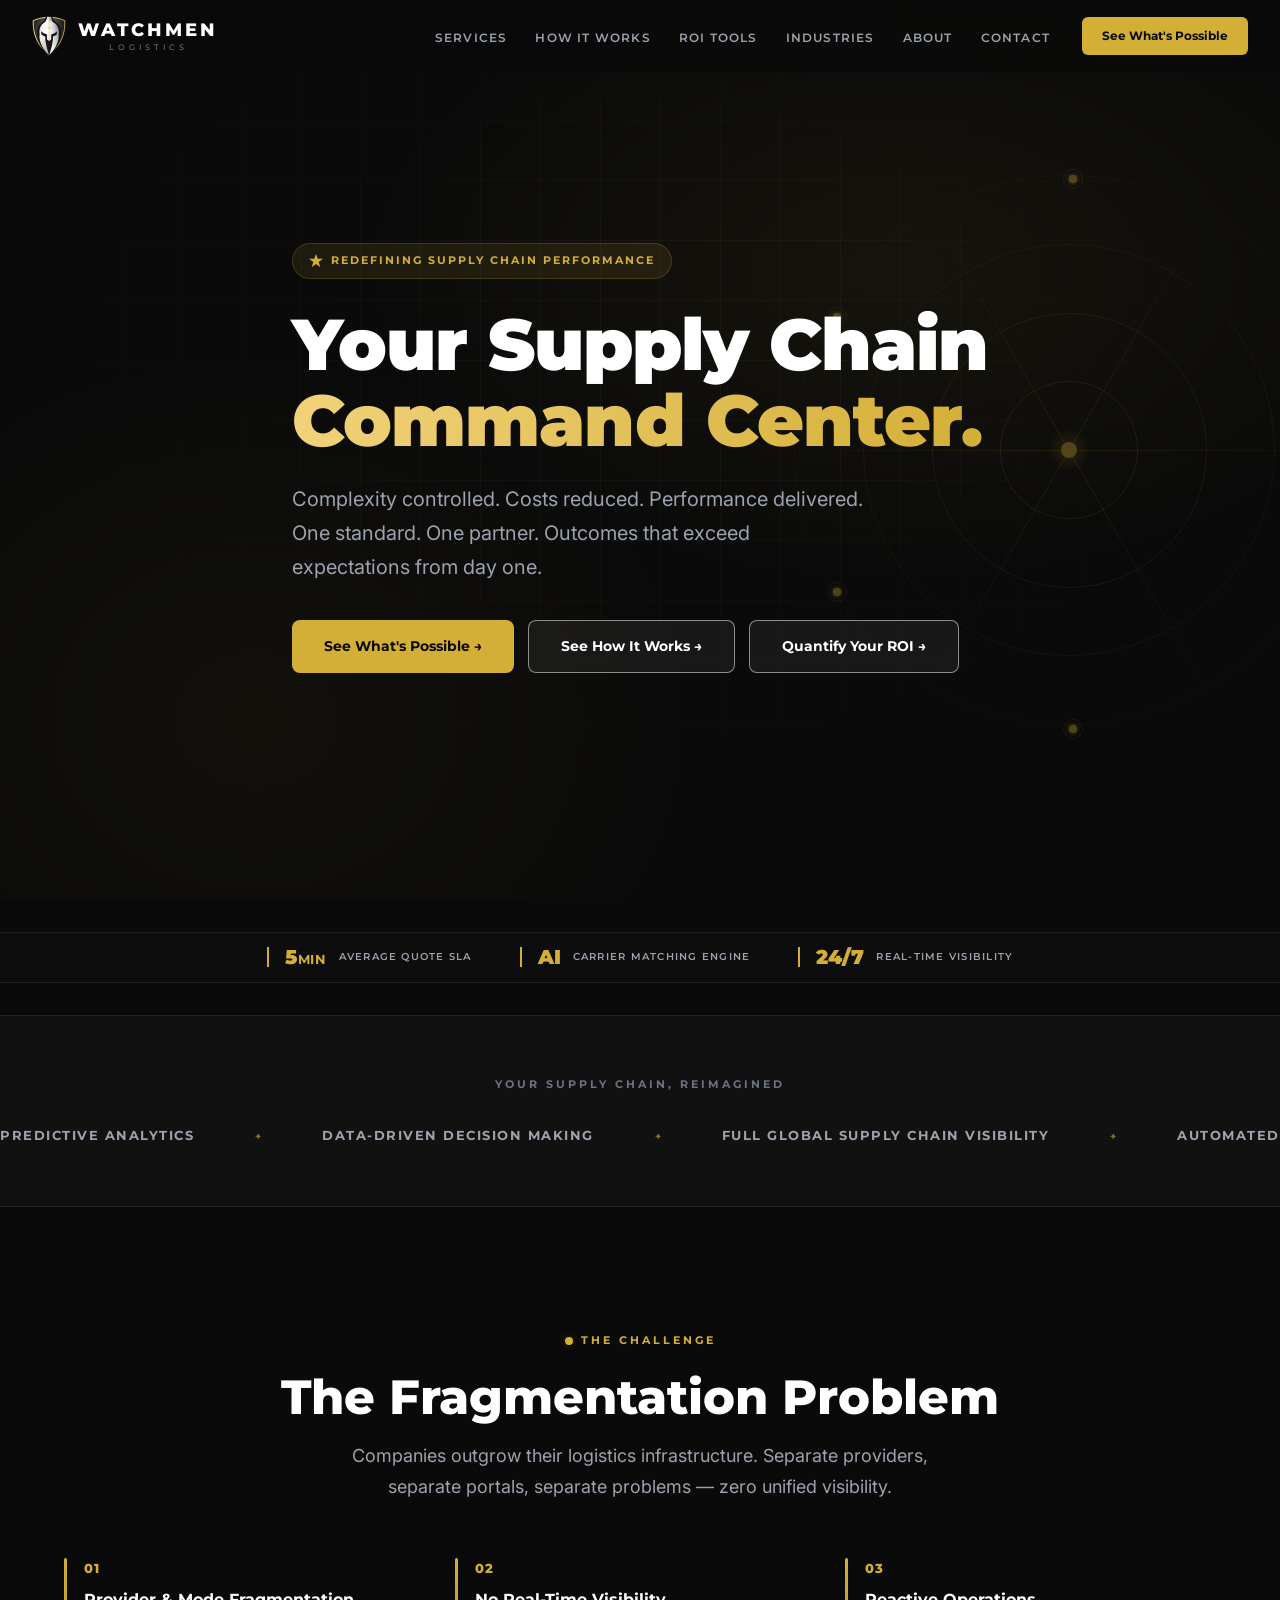
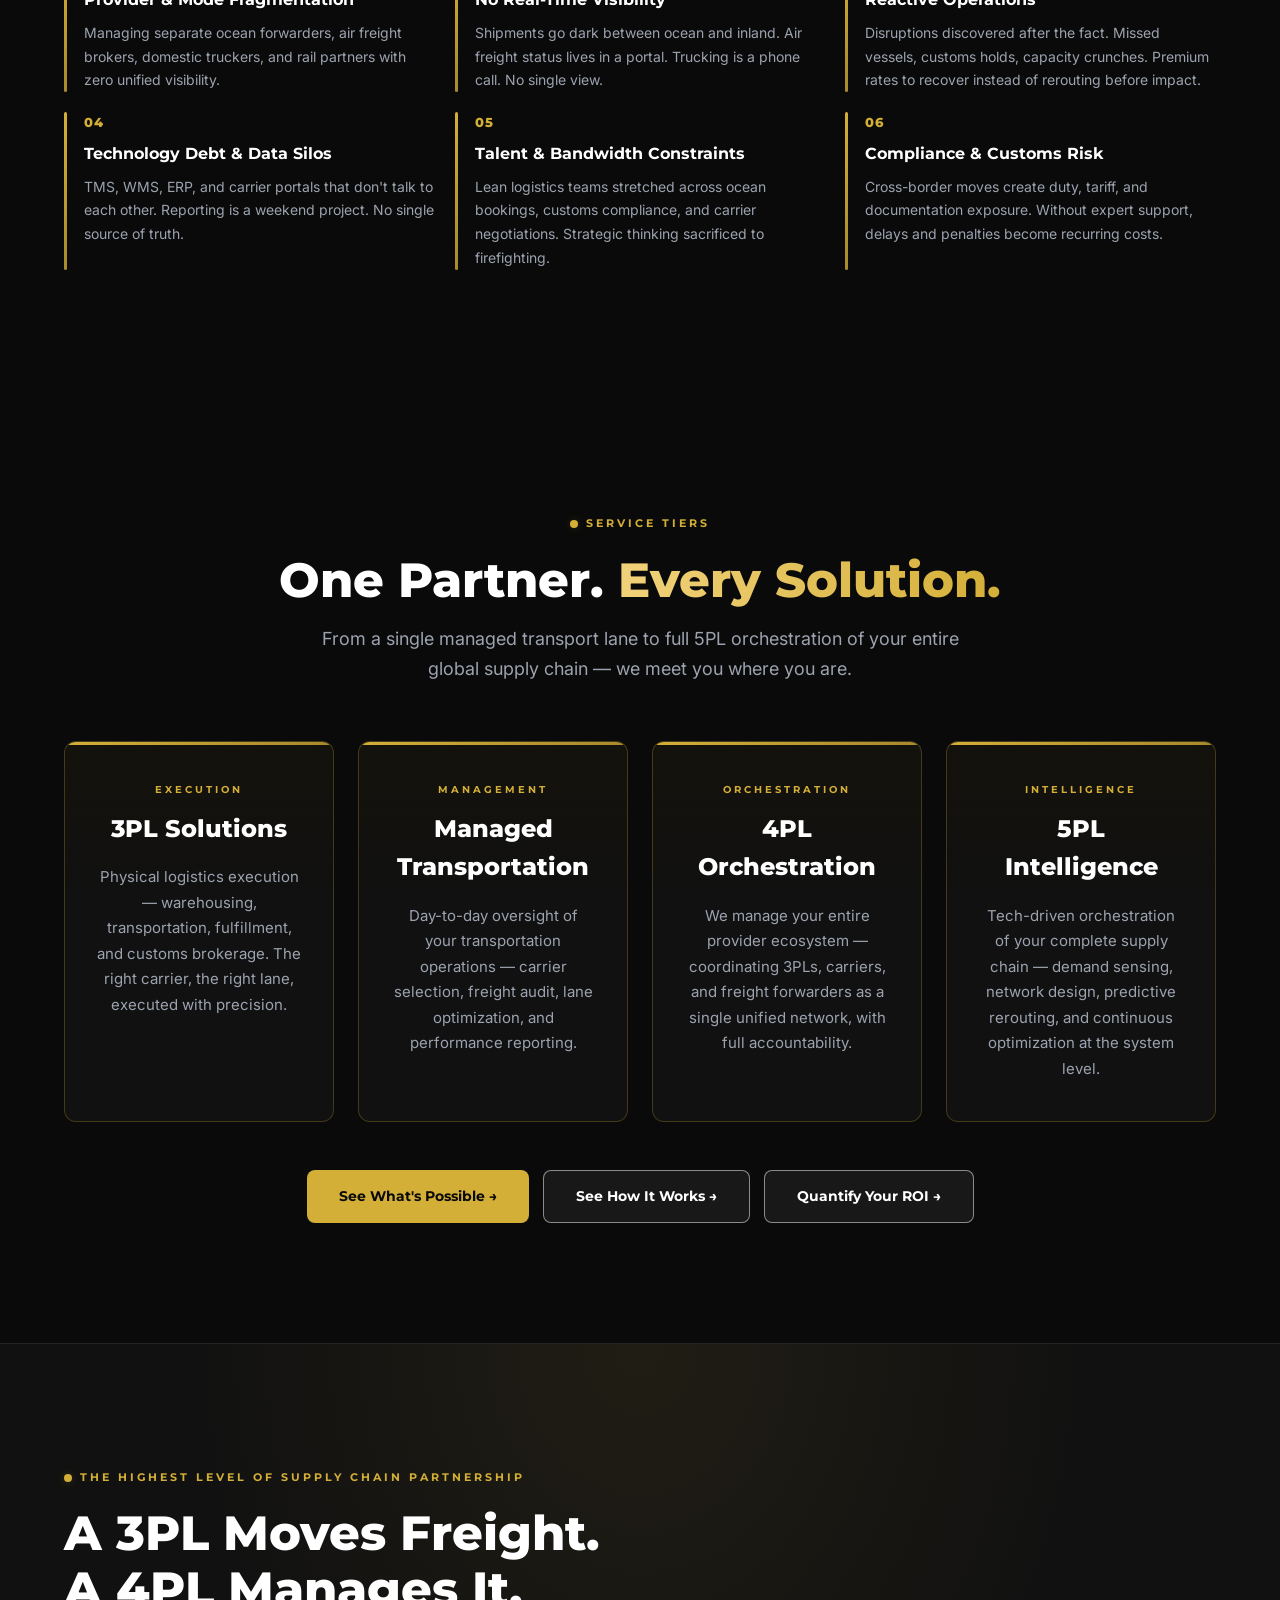
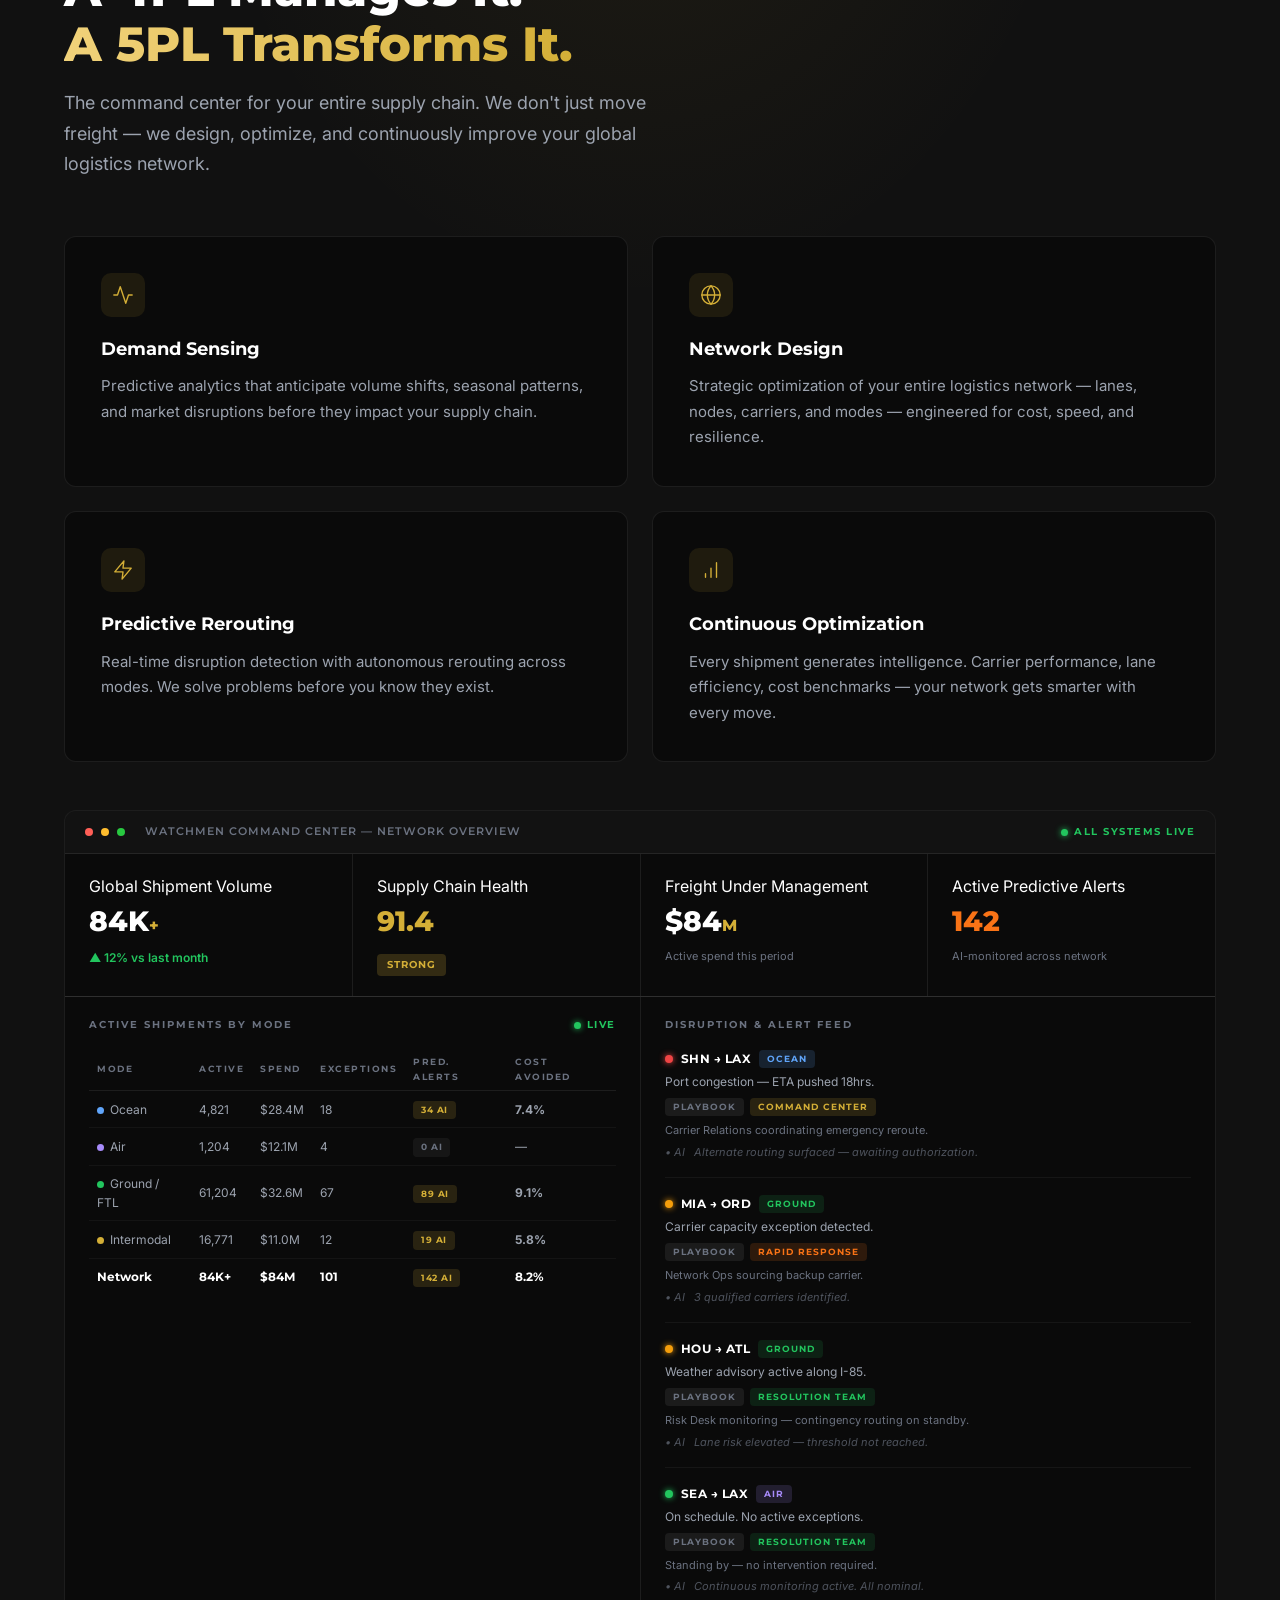
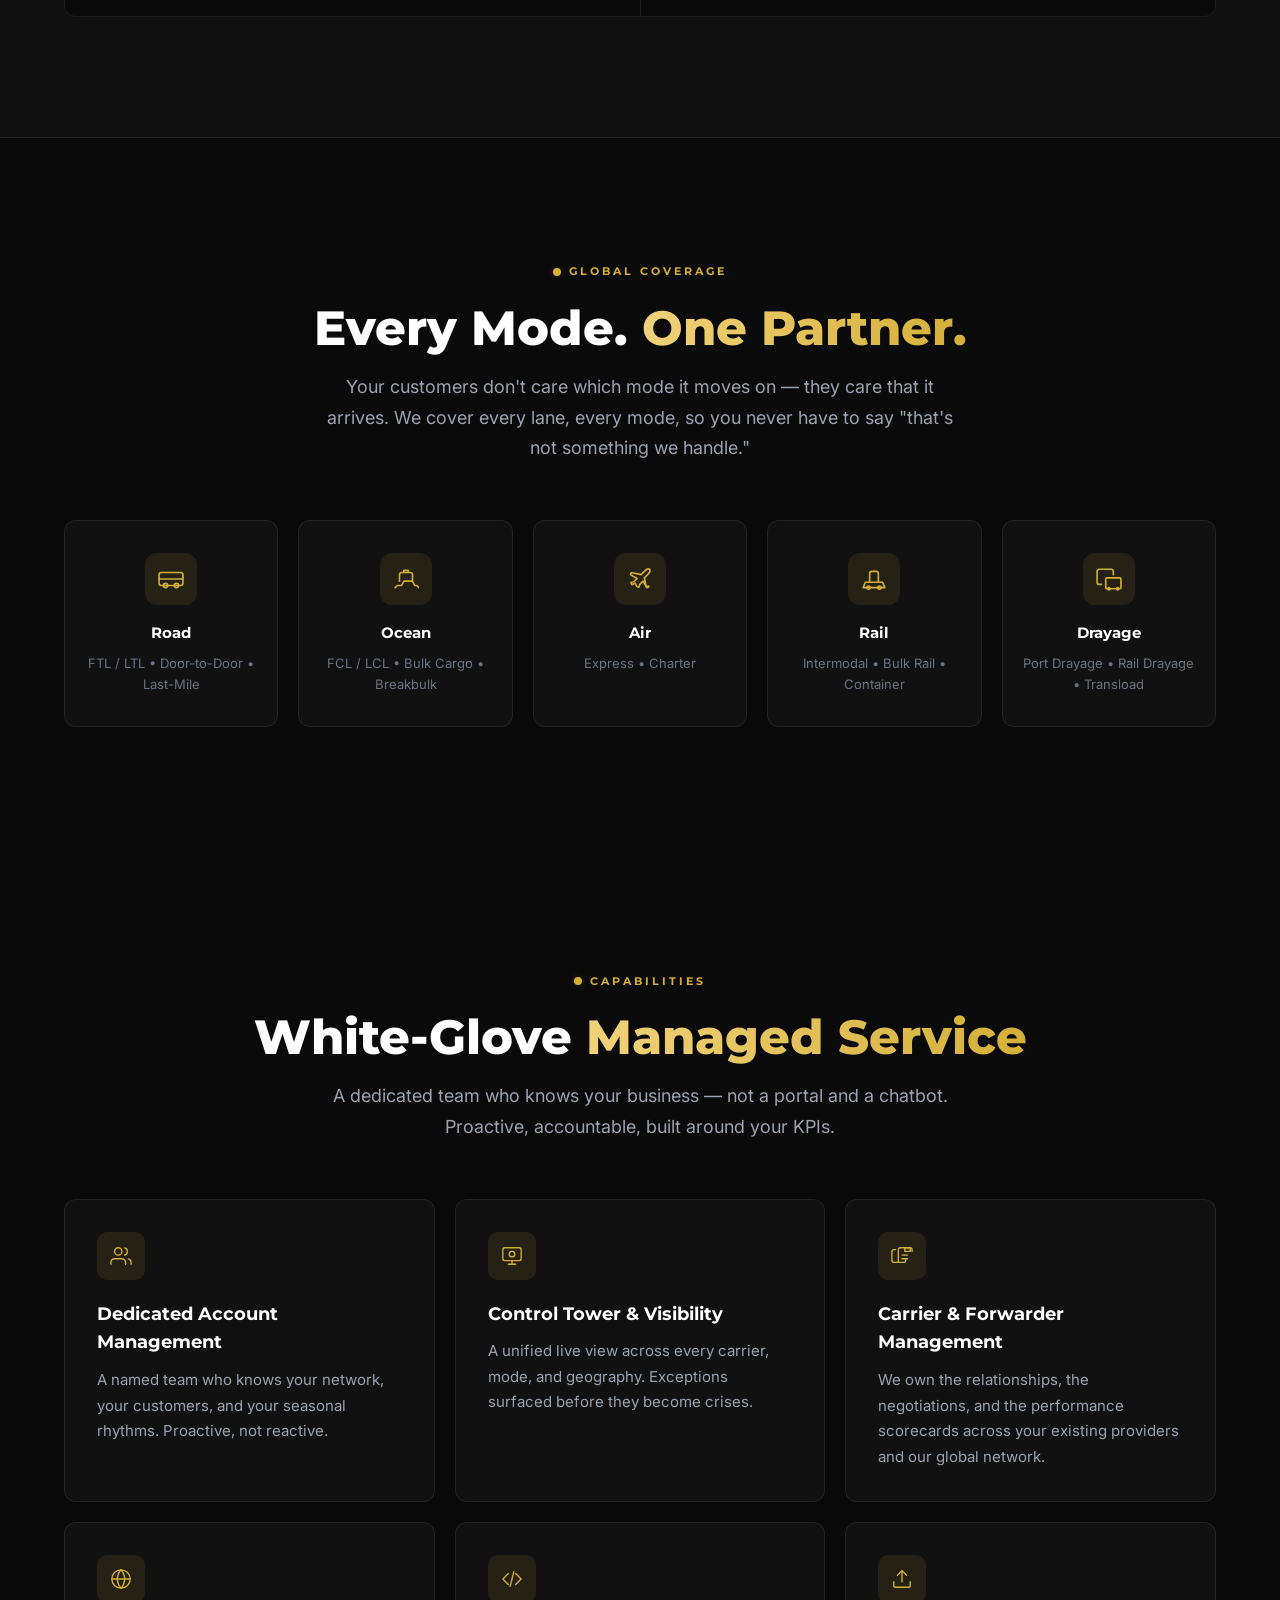
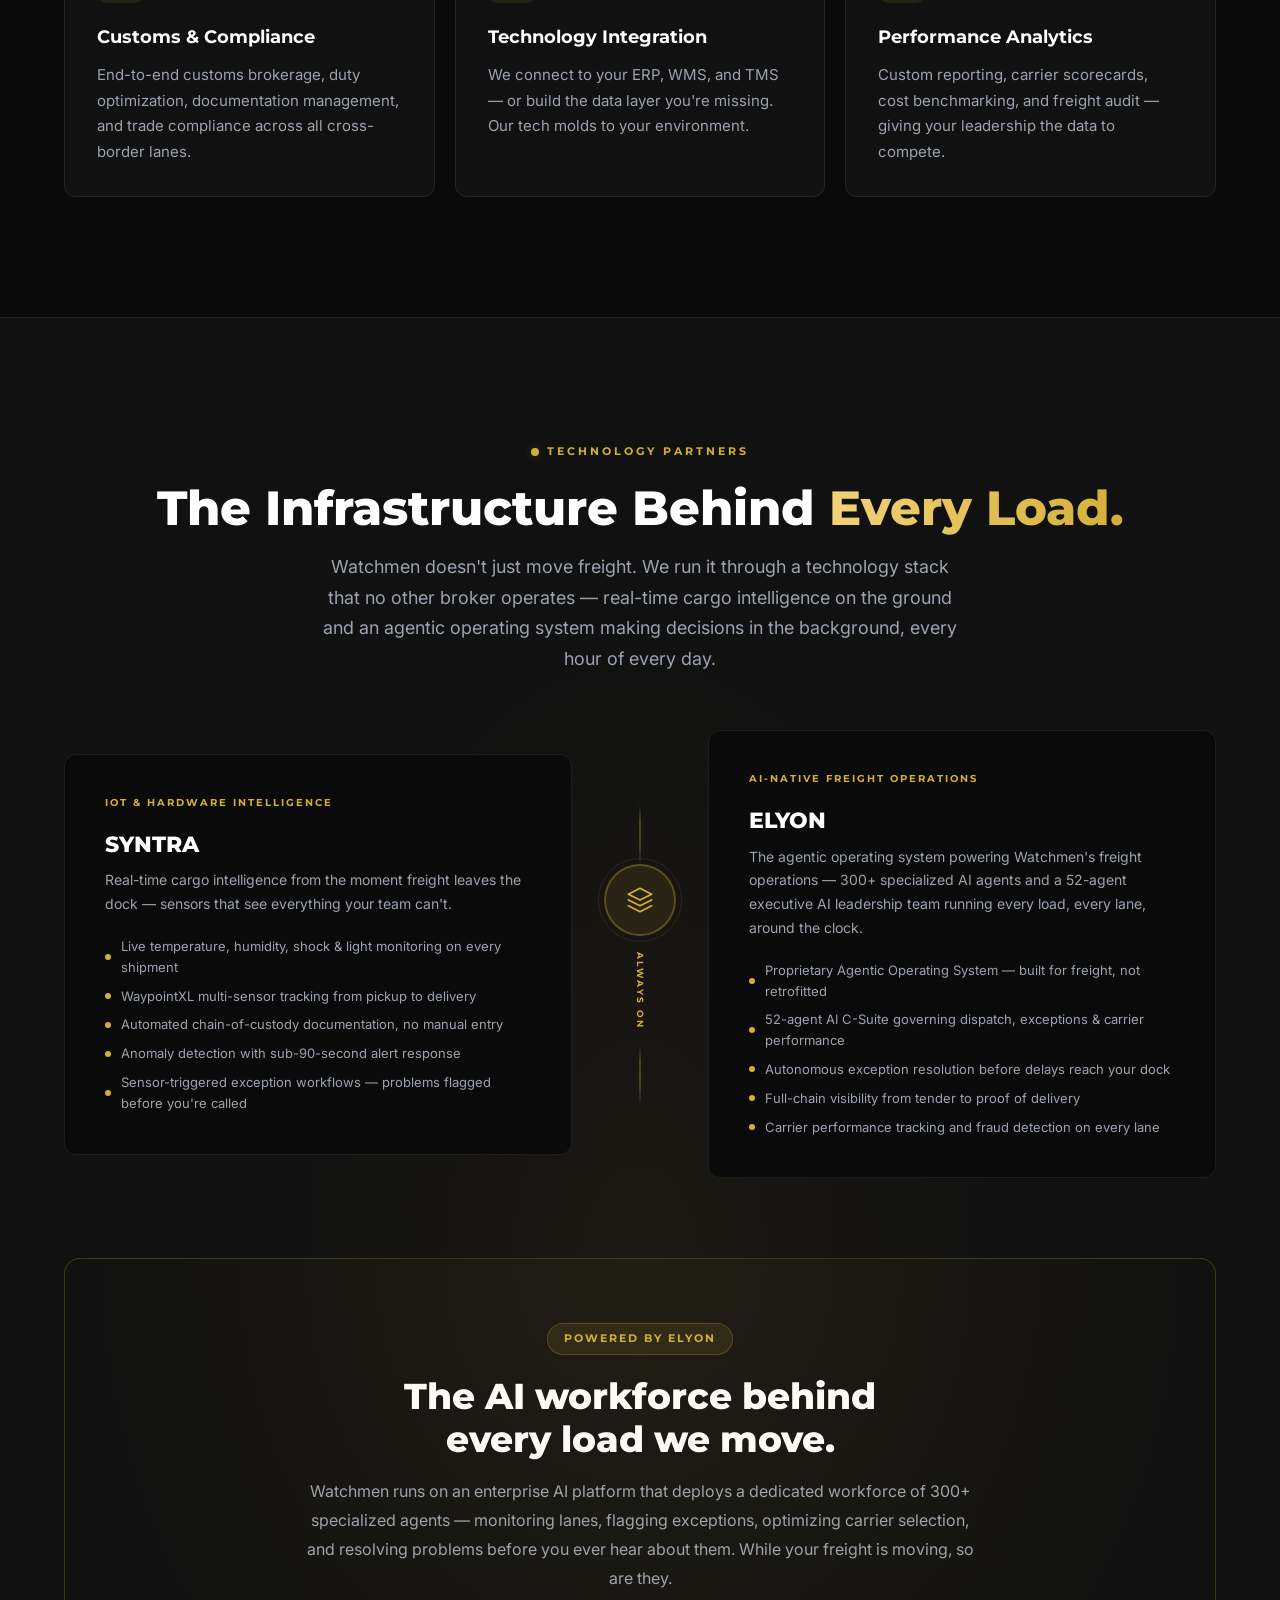
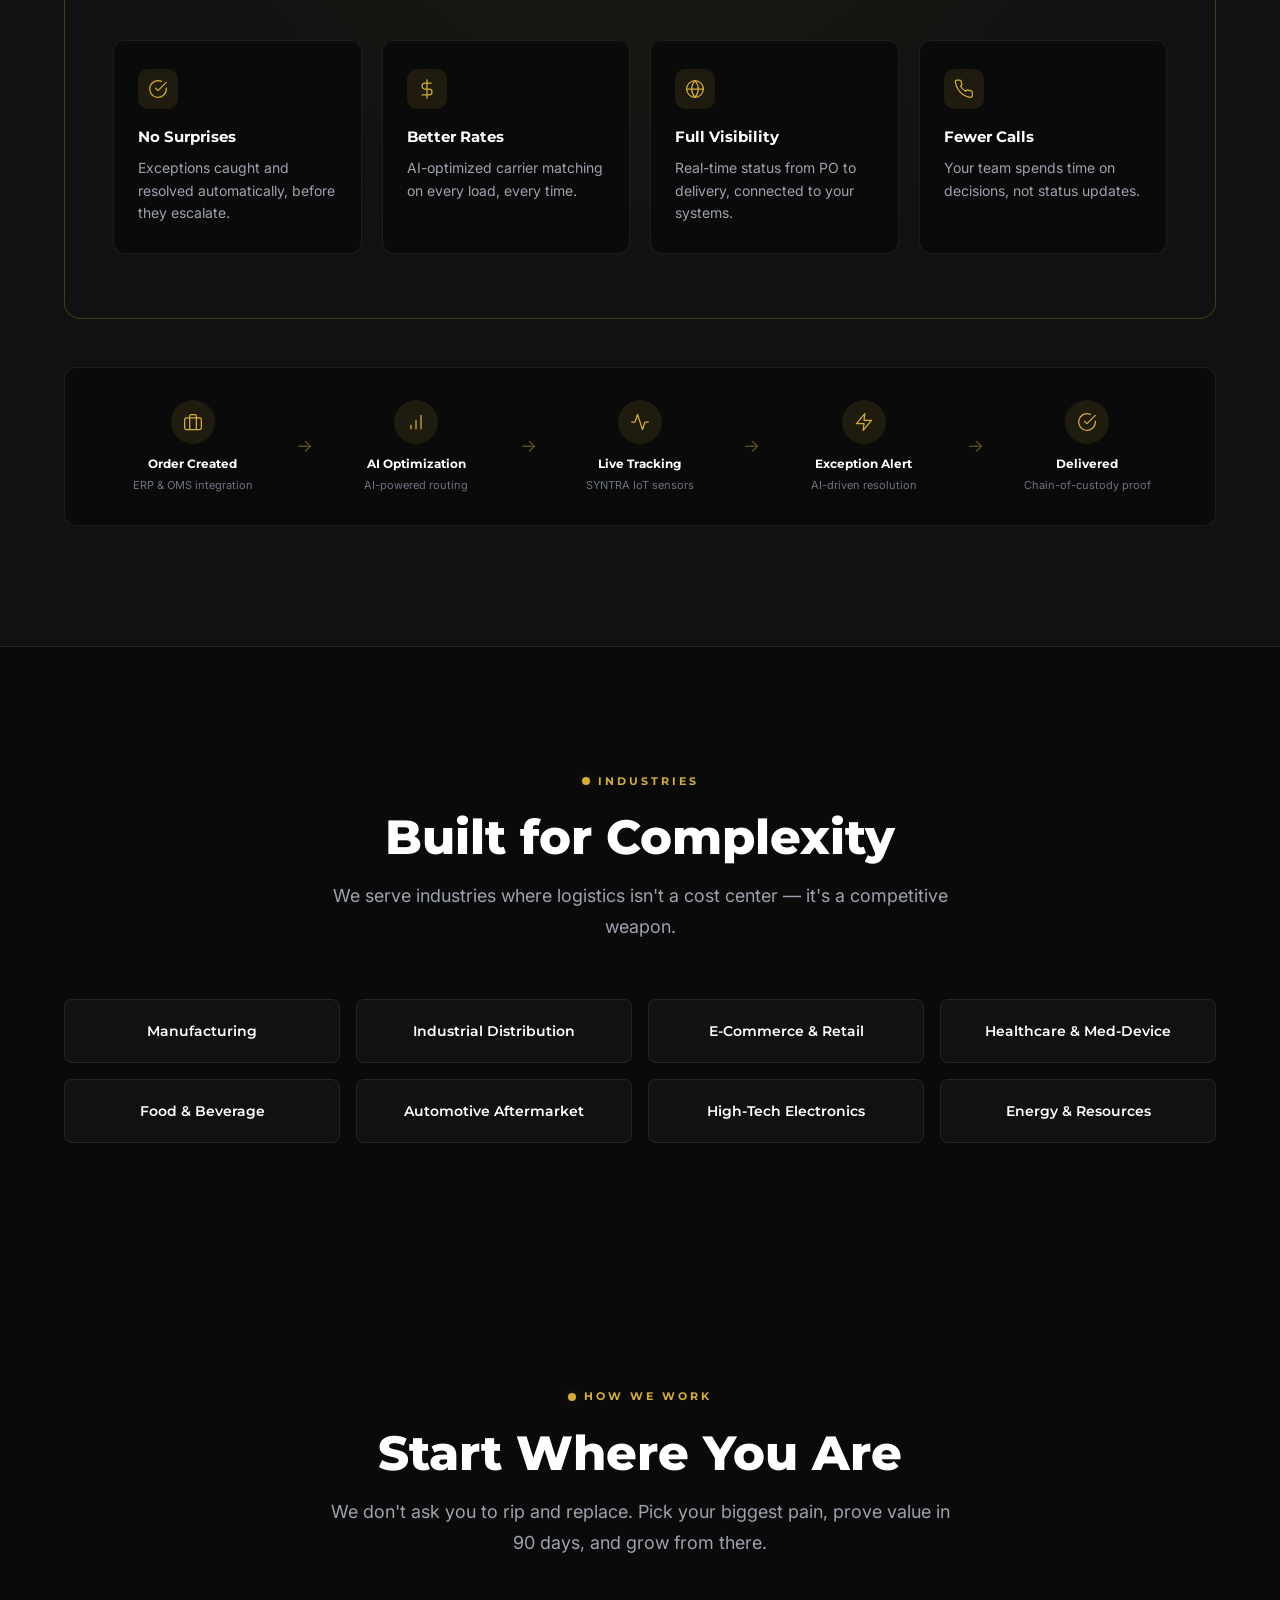
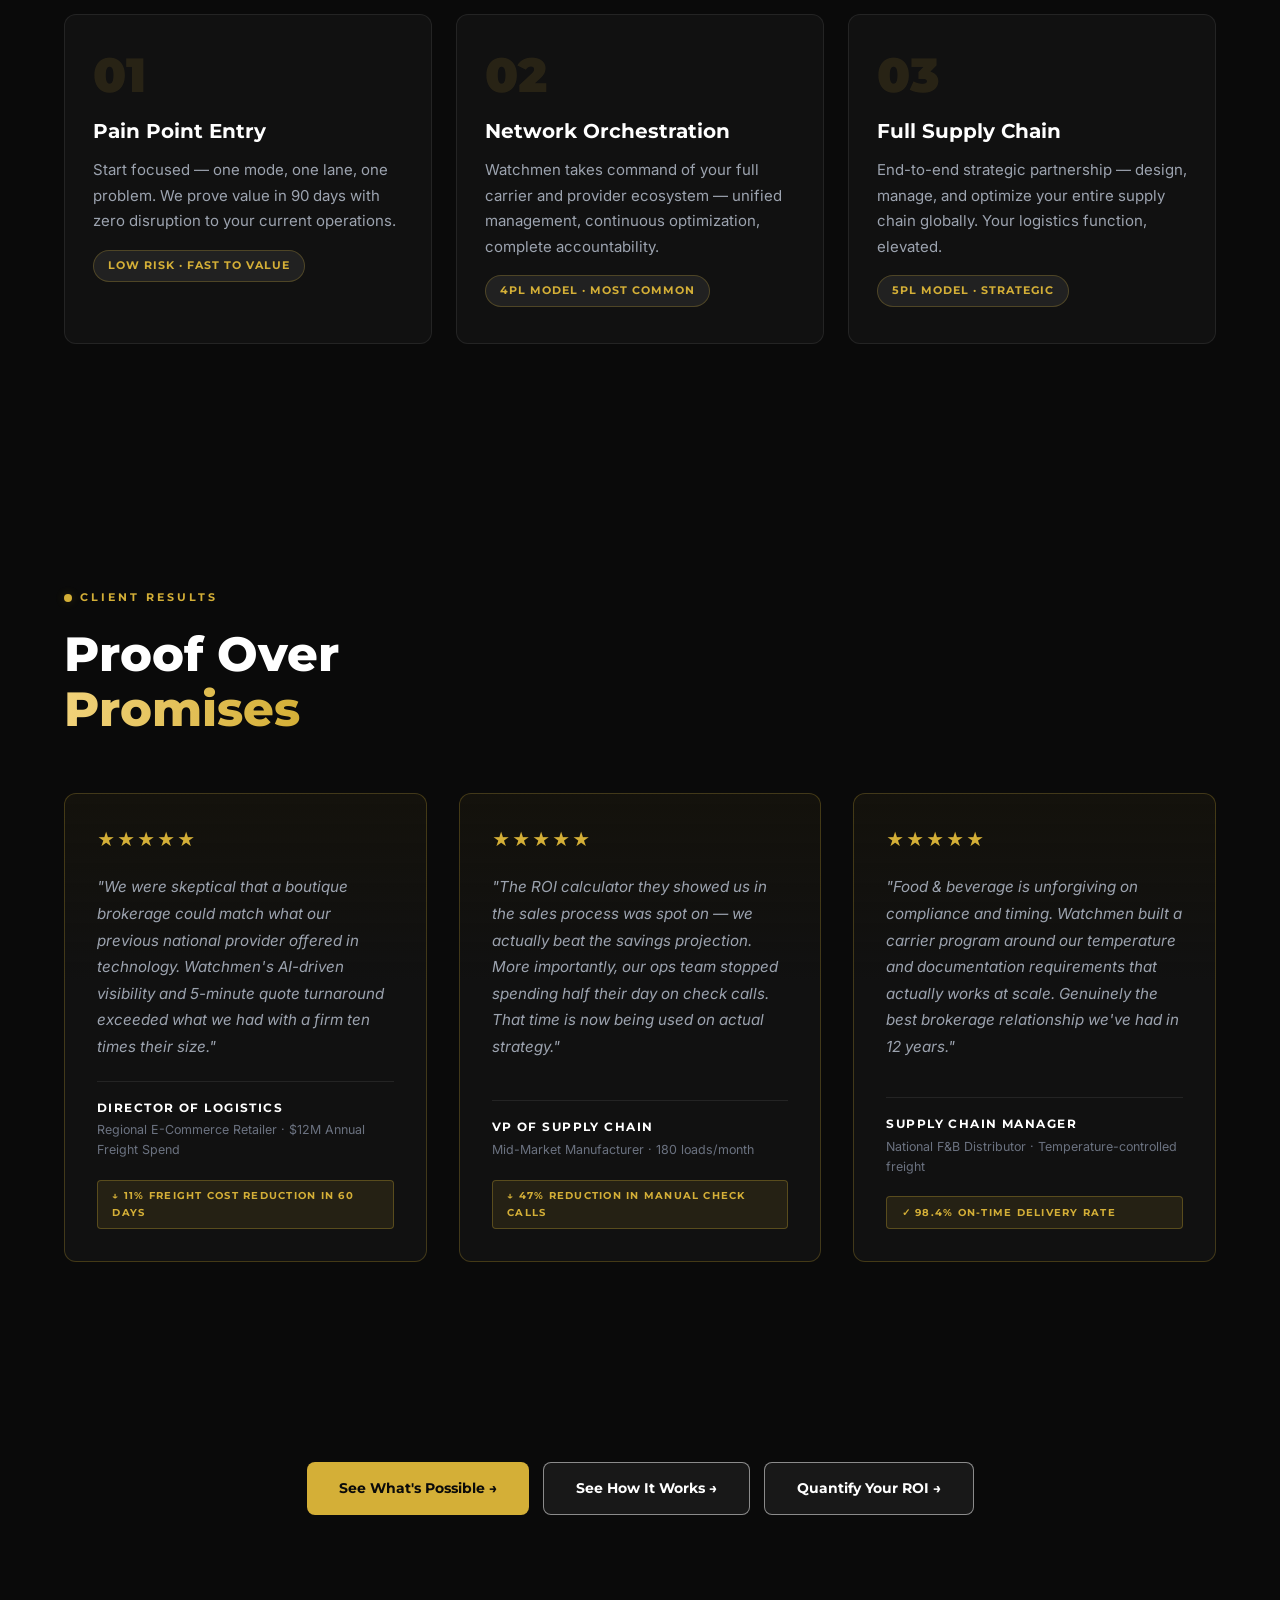
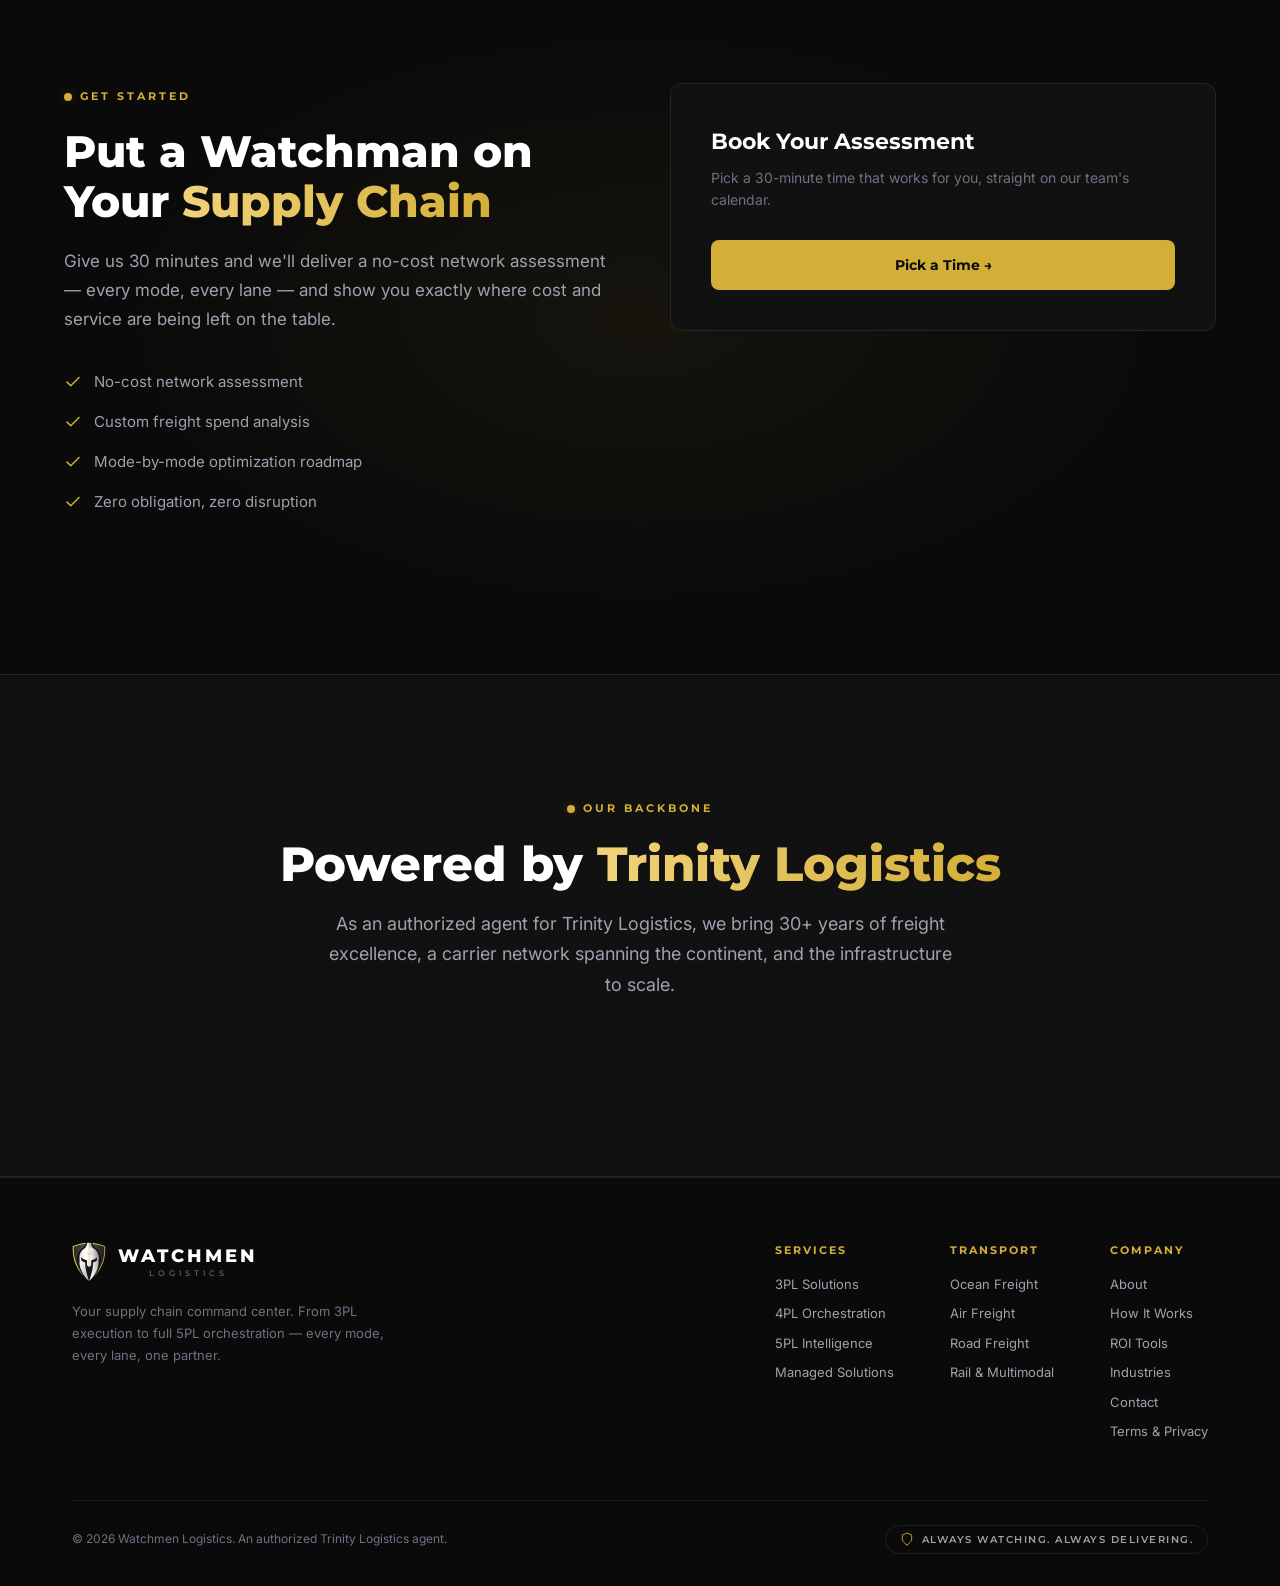
==== commit ee91ec61: "One header and footer on every page; fix layout bugs The four pages each carried their own header, m" ====
--- a/index.html
+++ b/index.html
@@ -171,141 +171,6 @@
     .reveal-delay-5 { transition-delay: 0.5s; }
 
     /* ============================================================
-       NAVIGATION
-    ============================================================ */
-    .nav {
-      position: fixed; top: 0; left: 0; right: 0; z-index: 1000;
-      height: var(--nav-h);
-      display: flex; align-items: center;
-      background: rgba(10,10,10,0.6);
-      backdrop-filter: blur(20px); -webkit-backdrop-filter: blur(20px);
-      border-bottom: 1px solid transparent;
-      transition: background 0.3s ease, border-color 0.3s ease;
-    }
-    .nav.scrolled {
-      background: rgba(10,10,10,0.95);
-      border-bottom-color: var(--border);
-    }
-    .nav-inner {
-      max-width: 1400px; margin: 0 auto; padding: 0 24px 0 8px;
-      width: 100%;
-      display: grid;
-      grid-template-columns: auto 1fr auto;
-      align-items: center;
-    }
-    .nav-logo {
-      display: flex; align-items: center; gap: 14px;
-    }
-    .nav-logo .logo-mark {
-      width: 130px; height: 130px;
-      margin: -45px -40px -45px -20px;
-      flex-shrink: 0;
-      overflow: hidden;
-    }
-    .nav-logo .logo-mark img {
-      width: 100%; height: 100%;
-      object-fit: contain;
-    }
-    .nav-logo .logo-text {
-      display: flex; flex-direction: column;
-      align-items: center;
-      line-height: 1;
-    }
-    .nav-logo .logo-text .brand {
-      font-family: 'Montserrat', sans-serif;
-      font-size: 20px; font-weight: 800;
-      letter-spacing: 3px; text-transform: uppercase;
-      color: var(--white);
-    }
-    .nav-logo .logo-text .sub {
-      font-family: 'Montserrat', sans-serif;
-      font-size: 9px; font-weight: 500;
-      letter-spacing: 4px; text-transform: uppercase;
-      color: var(--gray);
-      margin-top: 3px;
-    }
-    .nav-links {
-      display: flex; align-items: center; justify-content: center; gap: 14px;
-      list-style: none;
-    }
-    .nav-links a {
-      font-family: 'Montserrat', sans-serif;
-      font-size: 11px; font-weight: 600;
-      letter-spacing: 1px; text-transform: uppercase;
-      color: var(--gray-lt);
-      transition: color 0.3s ease;
-      position: relative;
-    }
-    .nav-links a::after {
-      content: ''; position: absolute; bottom: -4px; left: 0;
-      width: 0; height: 2px; background: var(--gold);
-      transition: width 0.3s ease;
-    }
-    .nav-links a:hover { color: var(--white); }
-    .nav-links a:hover::after { width: 100%; }
-    .nav-cta {
-      display: inline-flex; align-items: center; gap: 8px;
-      font-family: 'Montserrat', sans-serif;
-      font-size: 11px; font-weight: 700;
-      padding: 10px 18px; border-radius: 6px;
-      background: var(--gold); color: #0A0A0A;
-      transition: all 0.3s ease;
-      white-space: nowrap;
-    }
-    .nav-cta:hover {
-      background: var(--gold-bright);
-      box-shadow: 0 0 20px var(--gold-glow);
-    }
-    .nav-right {
-      display: flex; align-items: center; gap: 12px;
-    }
-    .hamburger {
-      display: none; flex-direction: column; gap: 5px;
-      cursor: pointer; background: none; border: none; padding: 4px;
-    }
-    .hamburger span {
-      width: 24px; height: 2px; background: var(--white);
-      transition: all 0.3s ease; border-radius: 2px;
-    }
-    .hamburger.open span:nth-child(1) { transform: rotate(45deg) translate(5px, 5px); }
-    .hamburger.open span:nth-child(2) { opacity: 0; }
-    .hamburger.open span:nth-child(3) { transform: rotate(-45deg) translate(5px, -5px); }
-
-    .mobile-menu {
-      display: none; position: fixed;
-      top: var(--nav-h); left: 0; right: 0;
-      z-index: 999;
-      pointer-events: none;
-      background: rgba(10,10,10,0.98);
-      backdrop-filter: blur(20px);
-      padding: 24px;
-      border-bottom: 1px solid var(--border);
-      transform: translateY(-10px); opacity: 0;
-      transition: all 0.3s ease;
-    }
-    .mobile-menu.open { transform: translateY(0); opacity: 1; pointer-events: all; }
-    .mobile-menu a {
-      display: block; padding: 14px 0;
-      font-family: 'Montserrat', sans-serif;
-      font-size: 14px; font-weight: 600;
-      letter-spacing: 1px; text-transform: uppercase;
-      color: var(--gray-lt);
-      border-bottom: 1px solid var(--border);
-      transition: color 0.3s ease;
-    }
-    .mobile-menu a:hover { color: var(--gold); }
-    .mobile-menu .btn {
-      display: flex; margin-top: 12px;
-      width: 100%; justify-content: center;
-      border-bottom: none; padding: 14px 20px;
-      text-transform: uppercase; letter-spacing: 0.08em;
-      font-size: 13px;
-    }
-    .mobile-menu .btn-primary { color: #0A0A0A; }
-    .mobile-menu .btn-primary:hover { color: #0A0A0A; }
-    .mobile-menu .btn:hover { color: inherit; }
-
-    /* ============================================================
        HERO
     ============================================================ */
     .hero {
@@ -1528,93 +1393,6 @@
     }
 
     /* ============================================================
-       FOOTER
-    ============================================================ */
-    .footer {
-      border-top: 1px solid var(--border);
-      padding: 60px 0 32px;
-    }
-    .footer-inner {
-      display: flex; justify-content: space-between; align-items: start;
-      gap: 40px; flex-wrap: wrap;
-    }
-    .footer-brand {
-      max-width: 360px;
-    }
-    .footer-logo-lockup {
-      display: flex; align-items: center; gap: 14px;
-      margin-bottom: 16px;
-    }
-    .footer-logo-lockup .logo-mark {
-      width: 130px; height: 130px;
-      margin: -45px -40px -45px -20px;
-      flex-shrink: 0; overflow: hidden;
-    }
-    .footer-logo-lockup .logo-mark img {
-      width: 100%; height: 100%;
-      object-fit: contain;
-    }
-    .footer-logo-lockup .logo-text {
-      display: flex; flex-direction: column;
-      align-items: center; line-height: 1;
-    }
-    .footer-logo-lockup .logo-text .brand {
-      font-family: 'Montserrat', sans-serif;
-      font-size: 20px; font-weight: 800;
-      letter-spacing: 3px; text-transform: uppercase;
-      color: var(--white);
-    }
-    .footer-logo-lockup .logo-text .sub {
-      font-family: 'Montserrat', sans-serif;
-      font-size: 9px; font-weight: 500;
-      letter-spacing: 4px; text-transform: uppercase;
-      color: var(--gray); margin-top: 3px;
-    }
-    .footer-brand .logo-text {
-      font-family: 'Montserrat', sans-serif;
-      font-size: 16px; font-weight: 800;
-      letter-spacing: 2px; text-transform: uppercase;
-      margin-bottom: 12px;
-    }
-    .footer-brand p {
-      font-size: 14px; color: var(--gray); line-height: 1.7;
-    }
-    .footer-links {
-      display: flex; gap: 48px;
-    }
-    .footer-col h4 {
-      font-family: 'Montserrat', sans-serif;
-      font-size: 11px; font-weight: 700;
-      letter-spacing: 2px; text-transform: uppercase;
-      color: var(--gold);
-      margin-bottom: 16px;
-    }
-    .footer-col a {
-      display: block;
-      font-size: 14px; color: var(--gray-lt);
-      padding: 4px 0;
-      transition: color 0.3s ease;
-    }
-    .footer-col a:hover { color: var(--white); }
-    .footer-bottom {
-      margin-top: 48px; padding-top: 24px;
-      border-top: 1px solid var(--border);
-      display: flex; justify-content: space-between; align-items: center;
-      flex-wrap: wrap; gap: 16px;
-    }
-    .footer-bottom p {
-      font-size: 13px; color: var(--gray);
-    }
-    .footer-badge {
-      display: inline-flex; align-items: center; gap: 8px;
-      font-size: 12px; color: var(--gray);
-      padding: 6px 14px;
-      border: 1px solid var(--border);
-      border-radius: 100px;
-    }
-    .footer-badge svg { width: 14px; height: 14px; stroke: var(--gold); fill: none; }
-
-    /* ============================================================
        RESPONSIVE
     ============================================================ */
     @media (max-width: 1024px) {
@@ -1626,12 +1404,6 @@
       .cta-inner { grid-template-columns: 1fr; gap: 40px; }
     }
     @media (max-width: 768px) {
-      .nav-links, .nav-cta { display: none; }
-      .hamburger { display: flex; }
-      .mobile-menu { display: block; }
-      /* Force nav-right to always sit in the 3rd grid column */
-      .nav-right { grid-column: 3; }
-
       .hero h1 { font-size: clamp(34px, 8vw, 48px); }
       .hero-stats { gap: 24px; }
       .hero-stat .num { font-size: 26px; }
@@ -1644,9 +1416,6 @@
       .industries-grid { grid-template-columns: repeat(2, 1fr); }
       .trinity-stats { grid-template-columns: 1fr; }
       .engage-grid { grid-template-columns: 1fr; }
-      .footer-inner { flex-direction: column; }
-      .footer-links { flex-direction: column; gap: 32px; }
-      .footer-bottom { flex-direction: column; text-align: center; }
 
       /* All button groups stack full-width on mobile */
       .hero-btns, .cta-btns { flex-direction: column; align-items: stretch; padding-bottom: 20px; }
@@ -1658,73 +1427,55 @@
         box-sizing: border-box;
         min-height: 52px;
       }
-      /* Mobile menu buttons */
-      .mobile-menu .btn {
-        display: flex !important;
-        width: 100%;
-        justify-content: center;
-        text-align: center;
-        box-sizing: border-box;
-        border-bottom: none !important;
-        margin-top: 10px;
-        padding: 14px 20px;
-      }
     }
     @media (max-width: 480px) {
       .modes-grid { grid-template-columns: 1fr; }
       .industries-grid { grid-template-columns: 1fr; }
     }
   </style>
+  <!-- Vercel Web Analytics -->
+  <script>
+    window.va = window.va || function () { (window.vaq = window.vaq || []).push(arguments); };
+  </script>
+  <script defer src="/_vercel/insights/script.js"></script>
+  <link rel="stylesheet" href="/site.css" />
 </head>
 <body>
 
   <!-- ============================================================
        NAVIGATION
   ============================================================ -->
-  <nav class="nav" id="nav">
-    <div class="nav-inner">
-      <a href="#" class="nav-logo">
-        <div class="logo-mark">
-          <img src="logos/watchmen-shield.png" alt="Watchmen Shield" />
-        </div>
-        <div class="logo-text">
-          <span class="brand">Watchmen</span>
-          <span class="sub">Logistics</span>
-        </div>
+  <header class="wm-nav" id="wmNav">
+    <div class="wm-nav-inner">
+      <a href="/" class="wm-logo" aria-label="Watchmen Logistics home">
+        <img src="/logos/watchmen-shield-nav.png" alt="" width="34" height="40" />
+        <span class="wm-logo-text"><span class="brand">Watchmen</span><span class="sub">Logistics</span></span>
       </a>
-      <ul class="nav-links">
-        <li><a href="/roi.html" style="color:var(--gold)">ROI Tools</a></li>
-        <li><a href="how-it-works.html">How It Works</a></li>
-        <li><a href="#services">Services</a></li>
-        <li><a href="#fivepl">5PL</a></li>
-        <li><a href="#modes">Transport</a></li>
-        <li><a href="#technology">Technology</a></li>
-        <li><a href="#industries">Industries</a></li>
-        <li><a href="#trinity">About</a></li>
-        <li><a href="#contact">Contact</a></li>
+      <ul class="wm-links">
+        <li><a href="/#services">Services</a></li>
+        <li><a href="/how-it-works.html">How It Works</a></li>
+        <li><a href="/roi.html">ROI Tools</a></li>
+        <li><a href="/#industries">Industries</a></li>
+        <li><a href="/#trinity">About</a></li>
+        <li><a href="/#contact">Contact</a></li>
       </ul>
-      <div class="nav-right">
-        <a href="https://watchmenhq.elyonsci.ai/book/watchmen-team" target="_blank" rel="noopener" class="nav-cta">See What's Possible</a>
-        <button class="hamburger" id="hamburger" aria-label="Toggle menu">
-          <span></span><span></span><span></span>
-        </button>
-      </div>
+      <a href="https://watchmenhq.elyonsci.ai/book/watchmen-team" target="_blank" rel="noopener" class="wm-cta">See What's Possible</a>
+      <button class="wm-burger" id="wmBurger" type="button" aria-label="Menu" aria-expanded="false" aria-controls="wmMenu">
+        <span></span><span></span><span></span>
+      </button>
     </div>
+  </header>
+  <nav class="wm-menu" id="wmMenu" aria-label="Mobile">
+    <a href="/#services">Services</a>
+    <a href="/how-it-works.html">How It Works</a>
+    <a href="/roi.html">ROI Tools</a>
+    <a href="/#industries">Industries</a>
+    <a href="/#trinity">About</a>
+    <a href="/#contact">Contact</a>
+    <a href="https://watchmenhq.elyonsci.ai/book/watchmen-team" target="_blank" rel="noopener" class="wm-cta">See What's Possible &rarr;</a>
   </nav>
 
   <!-- Mobile Menu -->
-  <div class="mobile-menu" id="mobileMenu">
-    <a href="/roi.html" style="color:var(--gold)">ROI Tools</a>
-    <a href="/how-it-works.html">How It Works</a>
-    <a href="#services">Services</a>
-    <a href="#fivepl">5PL</a>
-    <a href="#modes">Transportation</a>
-    <a href="#technology">Technology</a>
-    <a href="#industries">Industries</a>
-    <a href="#trinity">About</a>
-    <a href="#contact">Contact</a>
-    <a href="https://watchmenhq.elyonsci.ai/book/watchmen-team" target="_blank" rel="noopener" class="btn btn-primary">See What's Possible &rarr;</a>
-  </div>
 
   <!-- ============================================================
        HERO
@@ -1927,7 +1678,7 @@
     <div class="fivepl-glow"></div>
     <div class="wrap">
       <div class="section-header reveal">
-        <div class="section-eyebrow">The Highest Level of Supply Chain Partnership</div>
+        <div class="eyebrow">The Highest Level of Supply Chain Partnership</div>
         <h2 class="section-title">A 3PL Moves Freight.<br>A 4PL Manages It.<br><span class="gradient-text">A 5PL Transforms It.</span></h2>
         <p class="section-sub">The command center for your entire supply chain. We don't just move freight &mdash; we design, optimize, and continuously improve your global logistics network.</p>
       </div>
@@ -2437,7 +2188,7 @@
   <section class="section testimonials-section" id="results">
     <div class="wrap">
       <div class="section-header reveal">
-        <div class="section-eyebrow">Client Results</div>
+        <div class="eyebrow">Client Results</div>
         <h2 class="section-title">Proof Over<br><span class="gradient-text">Promises</span></h2>
       </div>
       <div class="testimonials-grid">
@@ -2546,48 +2297,45 @@
     </div>
   </section>
 
-  <footer class="footer">
-    <div class="wrap">
-      <div class="footer-inner">
-        <div class="footer-brand">
-          <div class="footer-logo-lockup">
-            <div class="logo-mark">
-              <img src="logos/watchmen-shield.png" alt="Watchmen Shield" />
-            </div>
-            <div class="logo-text">
-              <span class="brand">Watchmen</span>
-              <span class="sub">Logistics</span>
-            </div>
-          </div>
+  <footer class="wm-footer">
+    <div class="wm-footer-wrap">
+      <div class="wm-footer-top">
+        <div class="wm-footer-brand">
+          <a href="/" class="wm-logo" aria-label="Watchmen Logistics home">
+            <img src="/logos/watchmen-shield-nav.png" alt="" width="34" height="40" />
+            <span class="wm-logo-text"><span class="brand">Watchmen</span><span class="sub">Logistics</span></span>
+          </a>
           <p>Your supply chain command center. From 3PL execution to full 5PL orchestration &mdash; every mode, every lane, one partner.</p>
         </div>
-        <div class="footer-links">
-          <div class="footer-col">
+        <div class="wm-footer-cols">
+          <div class="wm-footer-col">
             <h4>Services</h4>
-            <a href="#services">3PL Solutions</a>
-            <a href="#services">4PL Orchestration</a>
-            <a href="#fivepl">5PL Intelligence</a>
-            <a href="#capabilities">Managed Solutions</a>
-          </div>
-          <div class="footer-col">
+            <a href="/#services">3PL Solutions</a>
+            <a href="/#services">4PL Orchestration</a>
+            <a href="/#fivepl">5PL Intelligence</a>
+            <a href="/#capabilities">Managed Solutions</a>
+          </div>
+          <div class="wm-footer-col">
             <h4>Transport</h4>
-            <a href="#modes">Ocean Freight</a>
-            <a href="#modes">Air Freight</a>
-            <a href="#modes">Road Freight</a>
-            <a href="#modes">Rail &amp; Multimodal</a>
-          </div>
-          <div class="footer-col">
+            <a href="/#modes">Ocean Freight</a>
+            <a href="/#modes">Air Freight</a>
+            <a href="/#modes">Road Freight</a>
+            <a href="/#modes">Rail &amp; Multimodal</a>
+          </div>
+          <div class="wm-footer-col">
             <h4>Company</h4>
-            <a href="#trinity">About</a>
-            <a href="#industries">Industries</a>
-            <a href="#contact">Contact</a>
-            <a href="terms.html">Terms &amp; Privacy</a>
-          </div>
-        </div>
-      </div>
-      <div class="footer-bottom">
-        <p>&copy; 2026 Watchmen Logistics. All rights reserved.</p>
-        <div class="footer-badge">
+            <a href="/#trinity">About</a>
+            <a href="/how-it-works.html">How It Works</a>
+            <a href="/roi.html">ROI Tools</a>
+            <a href="/#industries">Industries</a>
+            <a href="/#contact">Contact</a>
+            <a href="/terms.html">Terms &amp; Privacy</a>
+          </div>
+        </div>
+      </div>
+      <div class="wm-footer-bottom">
+        <p>&copy; 2026 Watchmen Logistics. An authorized Trinity Logistics agent.</p>
+        <div class="wm-footer-badge">
           <svg viewBox="0 0 24 24" stroke-width="1.5" stroke-linecap="round" stroke-linejoin="round"><path d="M12 22s8-4 8-10V5l-8-3-8 3v7c0 6 8 10 8 10z"/></svg>
           Always Watching. Always Delivering.
         </div>
@@ -2599,34 +2347,6 @@
        JAVASCRIPT
   ============================================================ -->
   <script>
-    /* ---- Nav scroll behavior ---- */
-    const nav = document.getElementById('nav');
-    window.addEventListener('scroll', () => {
-      nav.classList.toggle('scrolled', window.scrollY > 40);
-    });
-
-    /* ---- Mobile menu ---- */
-    const hamburger = document.getElementById('hamburger');
-    const mobileMenu = document.getElementById('mobileMenu');
-    hamburger.addEventListener('click', () => {
-      hamburger.classList.toggle('open');
-      mobileMenu.classList.toggle('open');
-    });
-    // Close menu on any link click — never preventDefault
-    mobileMenu.querySelectorAll('a').forEach(link => {
-      link.addEventListener('click', function() {
-        hamburger.classList.remove('open');
-        mobileMenu.classList.remove('open');
-      });
-    });
-    // Close on Escape
-    document.addEventListener('keydown', (e) => {
-      if (e.key === 'Escape') {
-        hamburger.classList.remove('open');
-        mobileMenu.classList.remove('open');
-      }
-    });
-
     /* ---- Scroll reveal ---- */
     const revealEls = document.querySelectorAll('.reveal');
     const observer = new IntersectionObserver((entries) => {
@@ -2680,5 +2400,6 @@
     document.querySelectorAll('.hero-stat, .trinity-stat').forEach(s => statObserver.observe(s));
   </script>
 
+  <script src="/site.js"></script>
 </body>
 </html>
--- a/site.css
+++ b/site.css
@@ -0,0 +1,218 @@
+/* ============================================================
+   SITE CHROME — header, mobile menu and footer shared by every page.
+   Each page keeps its own <style> for its content; nothing about the
+   header or footer lives there any more, so the pages can't drift apart.
+============================================================ */
+:root {
+  --wm-bg:          #0A0A0A;
+  --wm-surface:     #111111;
+  --wm-border:      rgba(255,255,255,0.08);
+  --wm-white:       #FFFFFF;
+  --wm-gray:        #6B7280;
+  --wm-gray-lt:     #9CA3AF;
+  --wm-gold:        #D4AF37;
+  --wm-gold-bright: #F1D27A;
+  --wm-gold-glow:   rgba(212,175,55,0.20);
+  --wm-nav-h:       72px;
+}
+
+/* Off-screen reveal animations must never widen the page. */
+html, body { overflow-x: clip; }
+html { scroll-padding-top: var(--wm-nav-h); }
+
+/* Pages set different body line-heights; the chrome must not inherit them. */
+.wm-nav, .wm-menu, .wm-footer { line-height: 1.5; }
+.wm-nav *, .wm-menu *, .wm-footer * { box-sizing: border-box; }
+
+/* ---------- Header ---------- */
+.wm-nav {
+  position: fixed; top: 0; left: 0; right: 0; z-index: 1000;
+  height: var(--wm-nav-h);
+  display: flex; align-items: center;
+  background: rgba(10,10,10,0.72);
+  backdrop-filter: blur(20px); -webkit-backdrop-filter: blur(20px);
+  border-bottom: 1px solid transparent;
+  transition: background 0.3s ease, border-color 0.3s ease;
+}
+.wm-nav.scrolled,
+.wm-nav.menu-open {
+  background: rgba(10,10,10,0.96);
+  border-bottom-color: var(--wm-border);
+}
+.wm-nav-inner {
+  width: 100%; max-width: 1280px; margin: 0 auto;
+  padding: 0 32px;
+  display: flex; align-items: center; gap: 32px;
+}
+
+.wm-logo {
+  display: flex; align-items: center; gap: 12px;
+  flex-shrink: 0; text-decoration: none;
+}
+.wm-logo img { height: 40px; width: auto; display: block; }
+.wm-logo-text {
+  display: flex; flex-direction: column; align-items: center;
+  line-height: 1;
+}
+.wm-logo-text .brand {
+  font-family: 'Montserrat', sans-serif;
+  font-size: 18px; font-weight: 800;
+  letter-spacing: 3px; text-transform: uppercase;
+  color: var(--wm-white);
+}
+.wm-logo-text .sub {
+  font-family: 'Montserrat', sans-serif;
+  font-size: 8px; font-weight: 500;
+  letter-spacing: 4px; text-transform: uppercase;
+  color: var(--wm-gray);
+  margin-top: 4px;
+}
+
+.wm-links {
+  display: flex; align-items: center; gap: 28px;
+  list-style: none; margin: 0 0 0 auto; padding: 0;
+}
+.wm-links a {
+  position: relative;
+  font-family: 'Montserrat', sans-serif;
+  font-size: 12px; font-weight: 600;
+  letter-spacing: 1.2px; text-transform: uppercase;
+  white-space: nowrap;
+  color: var(--wm-gray-lt); text-decoration: none;
+  transition: color 0.2s ease;
+}
+.wm-links a::after {
+  content: ''; position: absolute; left: 0; bottom: -6px;
+  width: 0; height: 2px; background: var(--wm-gold);
+  transition: width 0.25s ease;
+}
+.wm-links a:hover { color: var(--wm-white); }
+.wm-links a:hover::after,
+.wm-links a[aria-current="page"]::after { width: 100%; }
+.wm-links a[aria-current="page"] { color: var(--wm-white); }
+
+.wm-cta {
+  display: inline-flex; align-items: center;
+  font-family: 'Montserrat', sans-serif;
+  font-size: 12px; font-weight: 700; line-height: 1;
+  white-space: nowrap;
+  padding: 13px 20px; border-radius: 6px;
+  background: var(--wm-gold); color: #0A0A0A; text-decoration: none;
+  transition: background 0.2s ease, box-shadow 0.2s ease;
+}
+.wm-cta:hover {
+  background: var(--wm-gold-bright);
+  box-shadow: 0 0 20px var(--wm-gold-glow);
+}
+
+.wm-burger {
+  display: none; margin-left: auto;
+  flex-direction: column; justify-content: center; gap: 5px;
+  width: 40px; height: 40px; padding: 8px;
+  background: none; border: none; cursor: pointer;
+}
+.wm-burger span {
+  display: block; width: 24px; height: 2px; border-radius: 2px;
+  background: var(--wm-white);
+  transition: transform 0.25s ease, opacity 0.25s ease;
+}
+.wm-burger[aria-expanded="true"] span:nth-child(1) { transform: translateY(7px) rotate(45deg); }
+.wm-burger[aria-expanded="true"] span:nth-child(2) { opacity: 0; }
+.wm-burger[aria-expanded="true"] span:nth-child(3) { transform: translateY(-7px) rotate(-45deg); }
+
+/* ---------- Mobile menu ---------- */
+.wm-menu {
+  position: fixed; top: var(--wm-nav-h); left: 0; right: 0; z-index: 999;
+  max-height: calc(100vh - var(--wm-nav-h)); overflow-y: auto;
+  padding: 8px 24px 24px;
+  background: var(--wm-bg);
+  border-bottom: 1px solid var(--wm-border);
+  opacity: 0; transform: translateY(-8px); visibility: hidden;
+  transition: opacity 0.25s ease, transform 0.25s ease, visibility 0s linear 0.25s;
+}
+.wm-menu.open {
+  opacity: 1; transform: none; visibility: visible;
+  transition: opacity 0.25s ease, transform 0.25s ease;
+}
+.wm-menu a {
+  display: block; padding: 15px 0;
+  font-family: 'Montserrat', sans-serif;
+  font-size: 13px; font-weight: 600;
+  letter-spacing: 1.2px; text-transform: uppercase;
+  color: var(--wm-gray-lt); text-decoration: none;
+  border-bottom: 1px solid var(--wm-border);
+}
+.wm-menu a:hover,
+.wm-menu a[aria-current="page"] { color: var(--wm-white); }
+.wm-menu .wm-cta {
+  display: flex; justify-content: center;
+  margin-top: 16px; padding: 15px 20px;
+  font-size: 13px; letter-spacing: 0; text-transform: none;
+  color: #0A0A0A; border-bottom: none;
+}
+
+@media (max-width: 1080px) {
+  .wm-links, .wm-nav-inner > .wm-cta { display: none; }
+  .wm-burger { display: flex; }
+  .wm-nav-inner { padding: 0 20px; }
+}
+@media (min-width: 1081px) {
+  .wm-menu { display: none; }
+}
+
+/* ---------- Footer ---------- */
+.wm-footer {
+  background: var(--wm-bg);
+  border-top: 1px solid var(--wm-border);
+  padding: 64px 0 32px;
+  font-family: 'Inter', sans-serif;
+}
+.wm-footer-wrap { max-width: 1200px; margin: 0 auto; padding: 0 32px; }
+.wm-footer-top {
+  display: flex; justify-content: space-between; align-items: flex-start;
+  gap: 48px; flex-wrap: wrap;
+}
+.wm-footer-brand { max-width: 320px; }
+.wm-footer-brand p {
+  margin: 18px 0 0;
+  font-size: 13px; line-height: 1.7; color: var(--wm-gray);
+}
+.wm-footer-cols { display: flex; gap: 56px; flex-wrap: wrap; }
+.wm-footer-col h4 {
+  margin: 0 0 16px;
+  font-family: 'Montserrat', sans-serif;
+  font-size: 11px; font-weight: 700;
+  letter-spacing: 2px; text-transform: uppercase;
+  color: var(--wm-gold);
+}
+.wm-footer-col a {
+  display: block; margin-bottom: 10px;
+  font-size: 13px; color: var(--wm-gray-lt); text-decoration: none;
+  transition: color 0.2s ease;
+}
+.wm-footer-col a:hover { color: var(--wm-white); }
+.wm-footer-bottom {
+  display: flex; justify-content: space-between; align-items: center;
+  gap: 16px; flex-wrap: wrap;
+  margin-top: 48px; padding-top: 24px;
+  border-top: 1px solid var(--wm-border);
+}
+.wm-footer-bottom p { margin: 0; font-size: 12px; color: var(--wm-gray); }
+.wm-footer-badge {
+  display: inline-flex; align-items: center; gap: 8px;
+  padding: 6px 14px; border: 1px solid var(--wm-border); border-radius: 100px;
+  font-family: 'Montserrat', sans-serif;
+  font-size: 10px; font-weight: 600; letter-spacing: 1.5px; text-transform: uppercase;
+  color: var(--wm-gray-lt);
+}
+.wm-footer-badge svg { width: 14px; height: 14px; stroke: var(--wm-gold); fill: none; }
+
+@media (max-width: 768px) {
+  .wm-footer-wrap { padding: 0 24px; }
+  .wm-footer-cols { gap: 32px 48px; }
+  .wm-footer-bottom { flex-direction: column; align-items: flex-start; }
+}
+
+@media (prefers-reduced-motion: reduce) {
+  .wm-nav, .wm-menu, .wm-burger span, .wm-links a::after { transition: none; }
+}
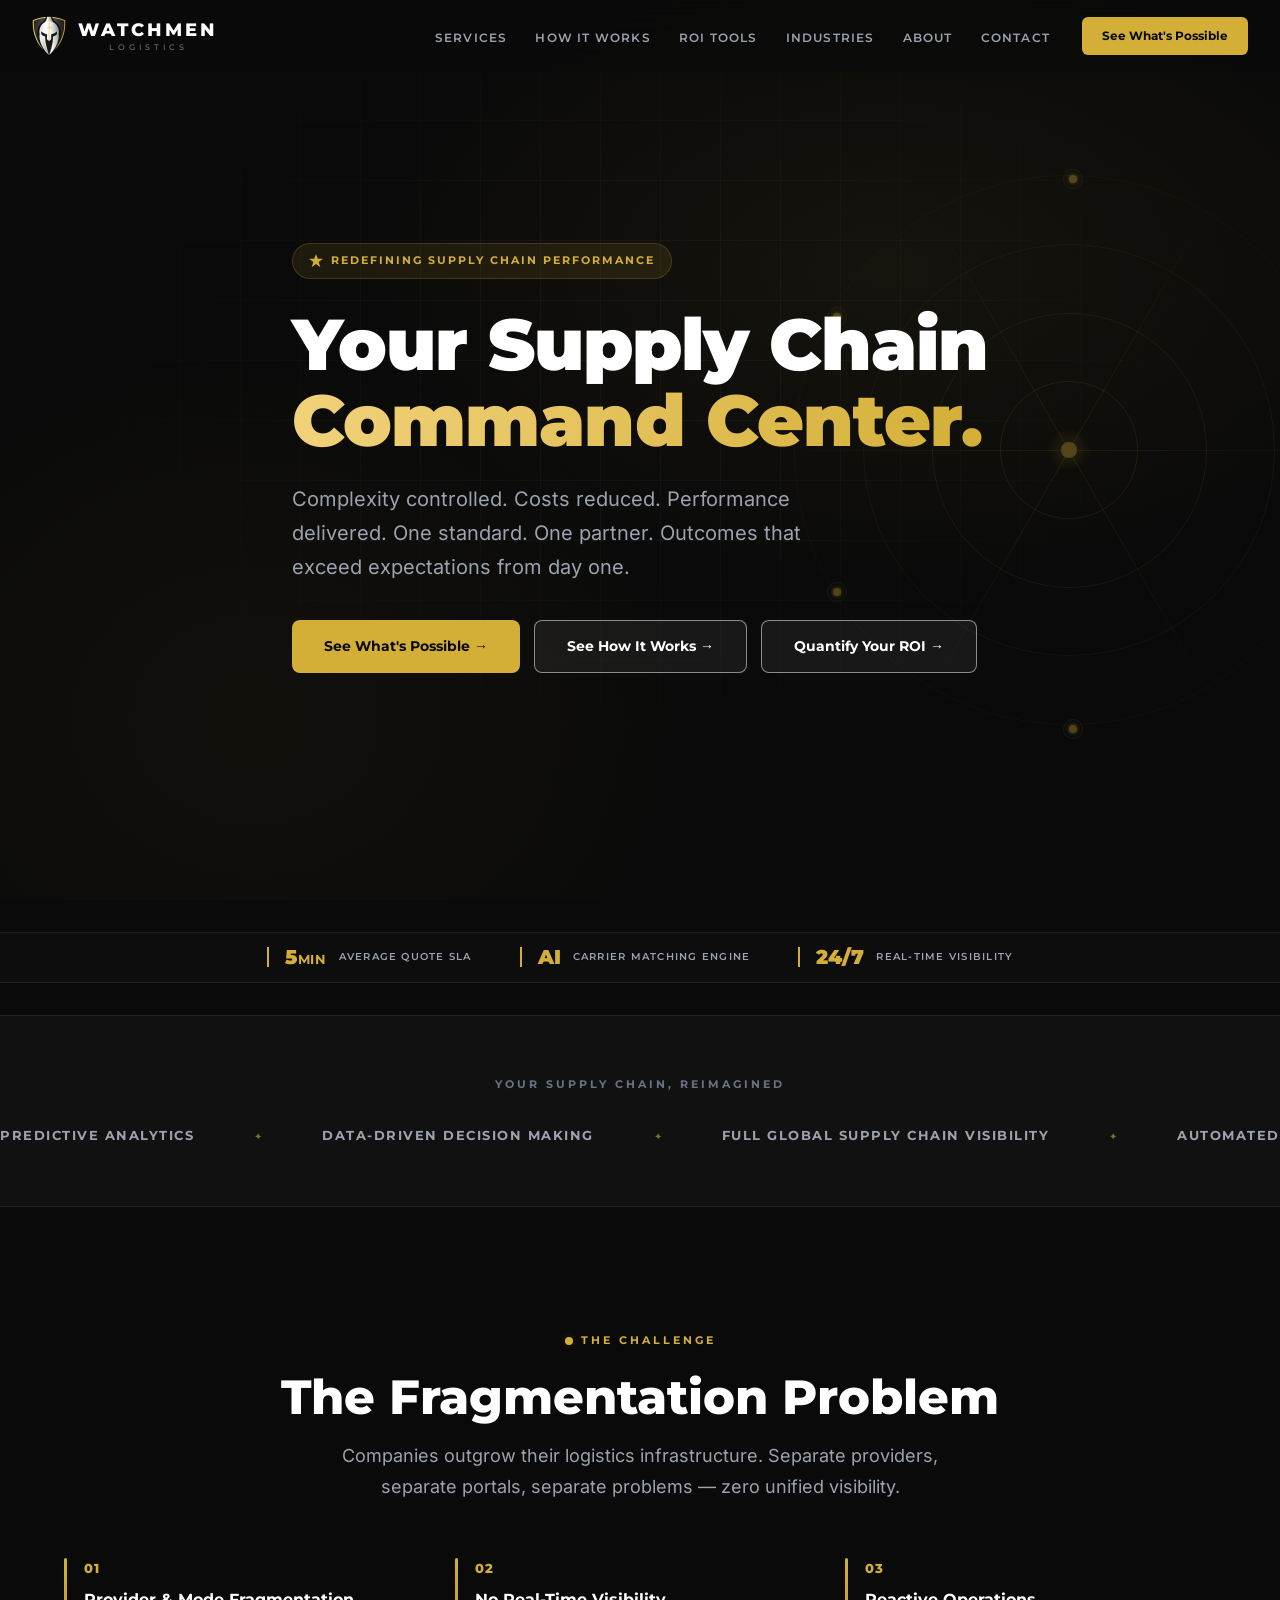
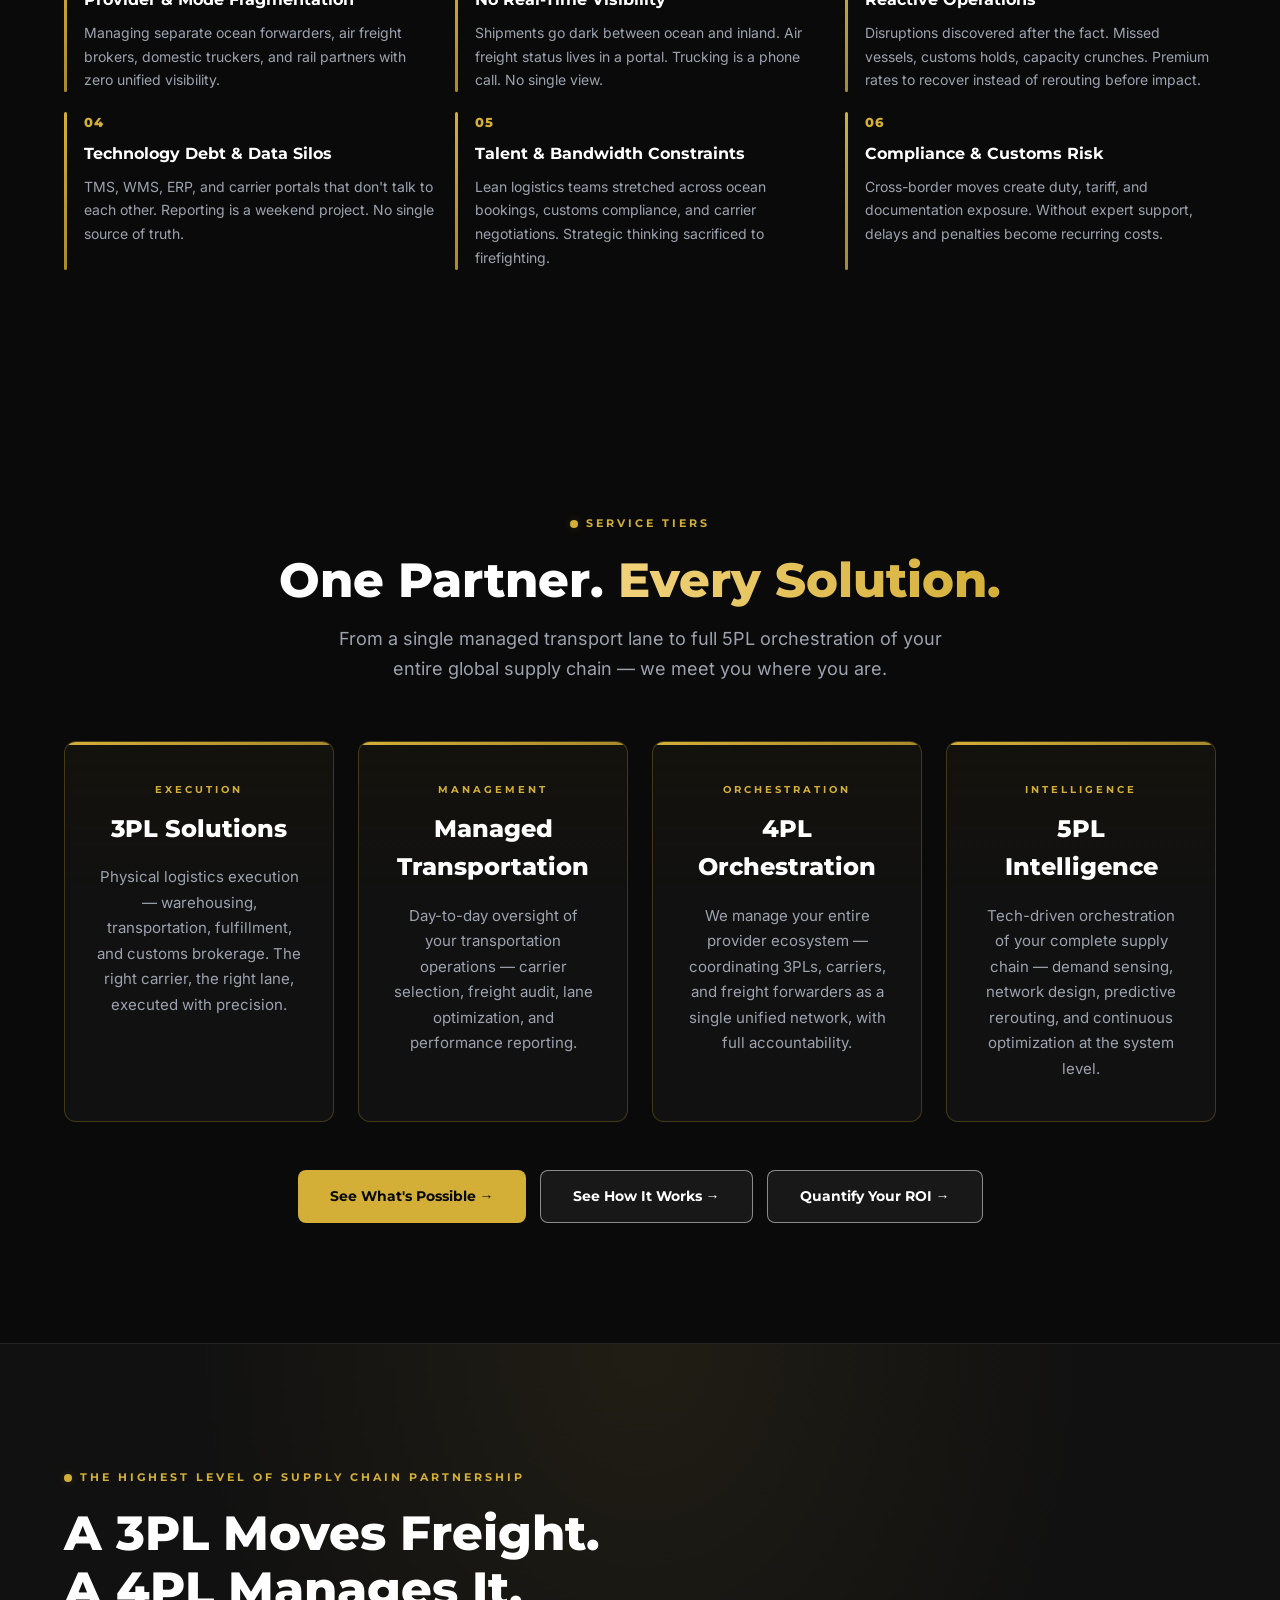
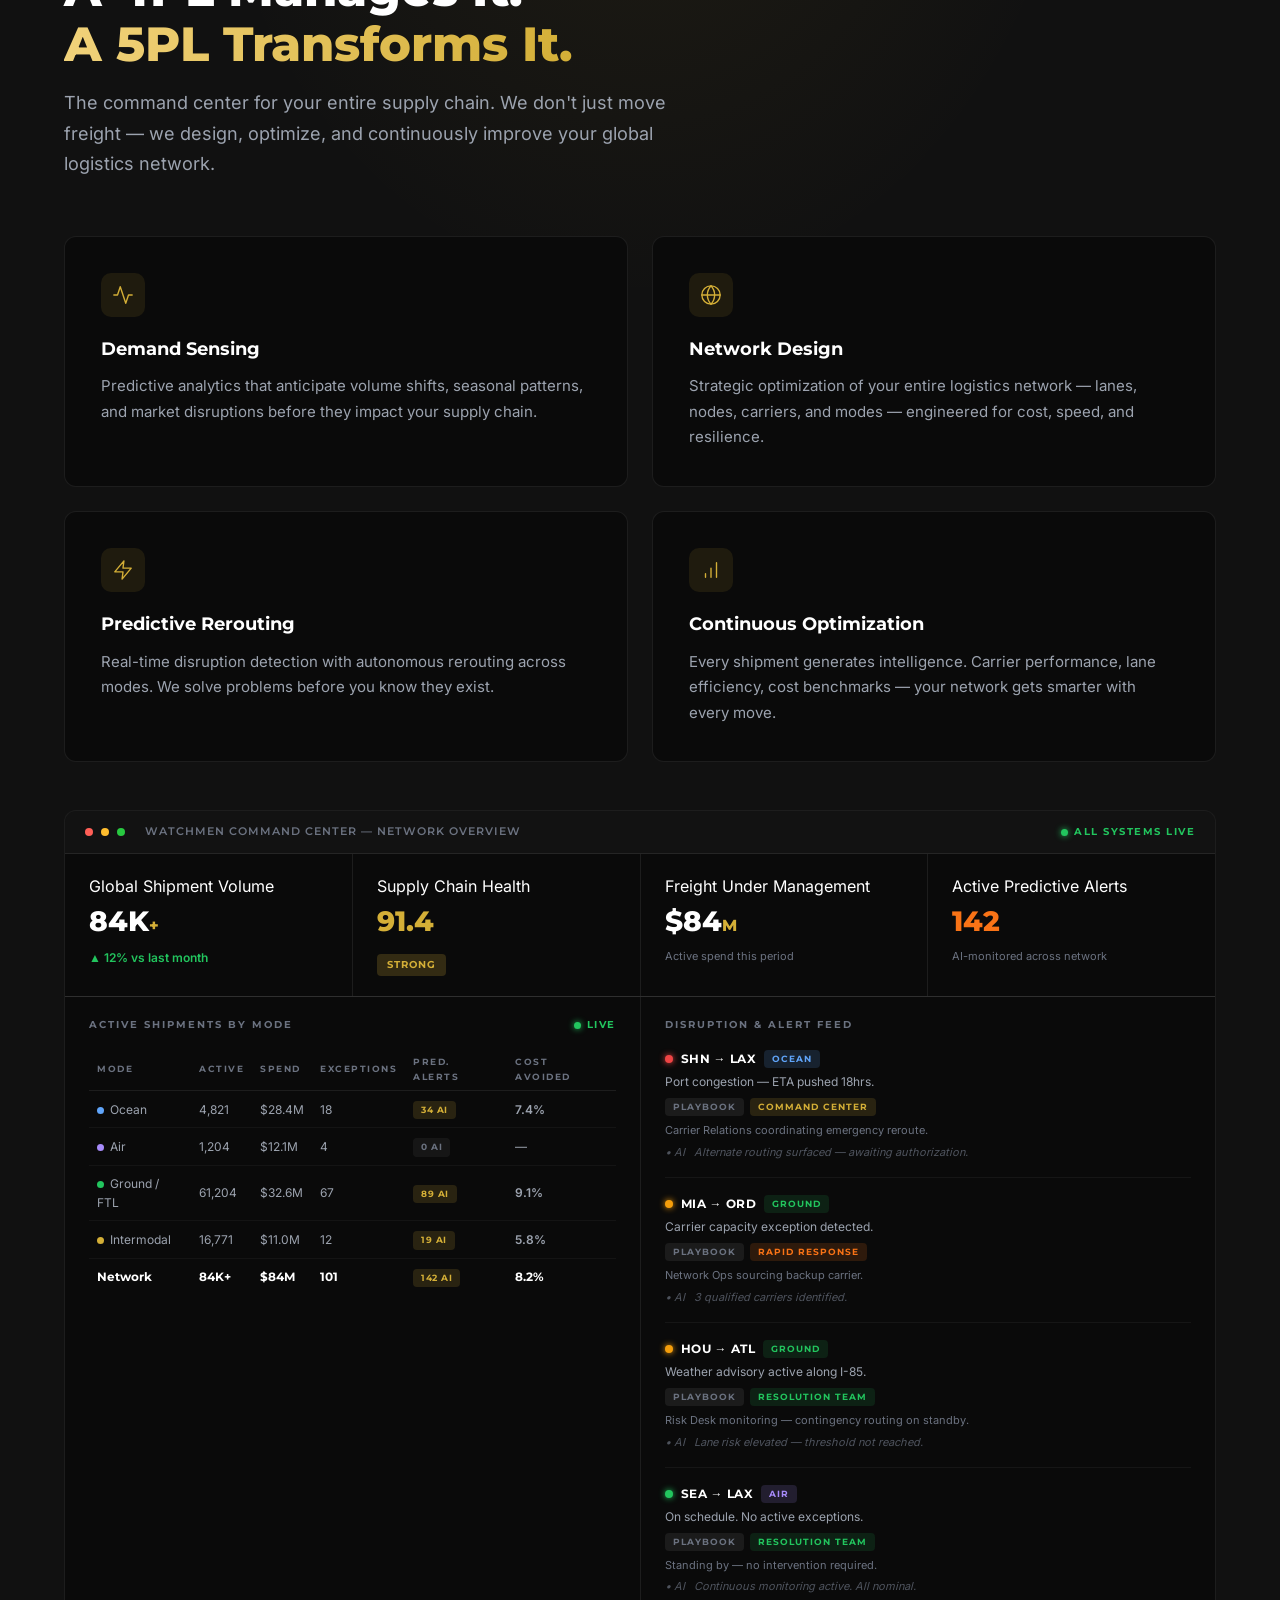
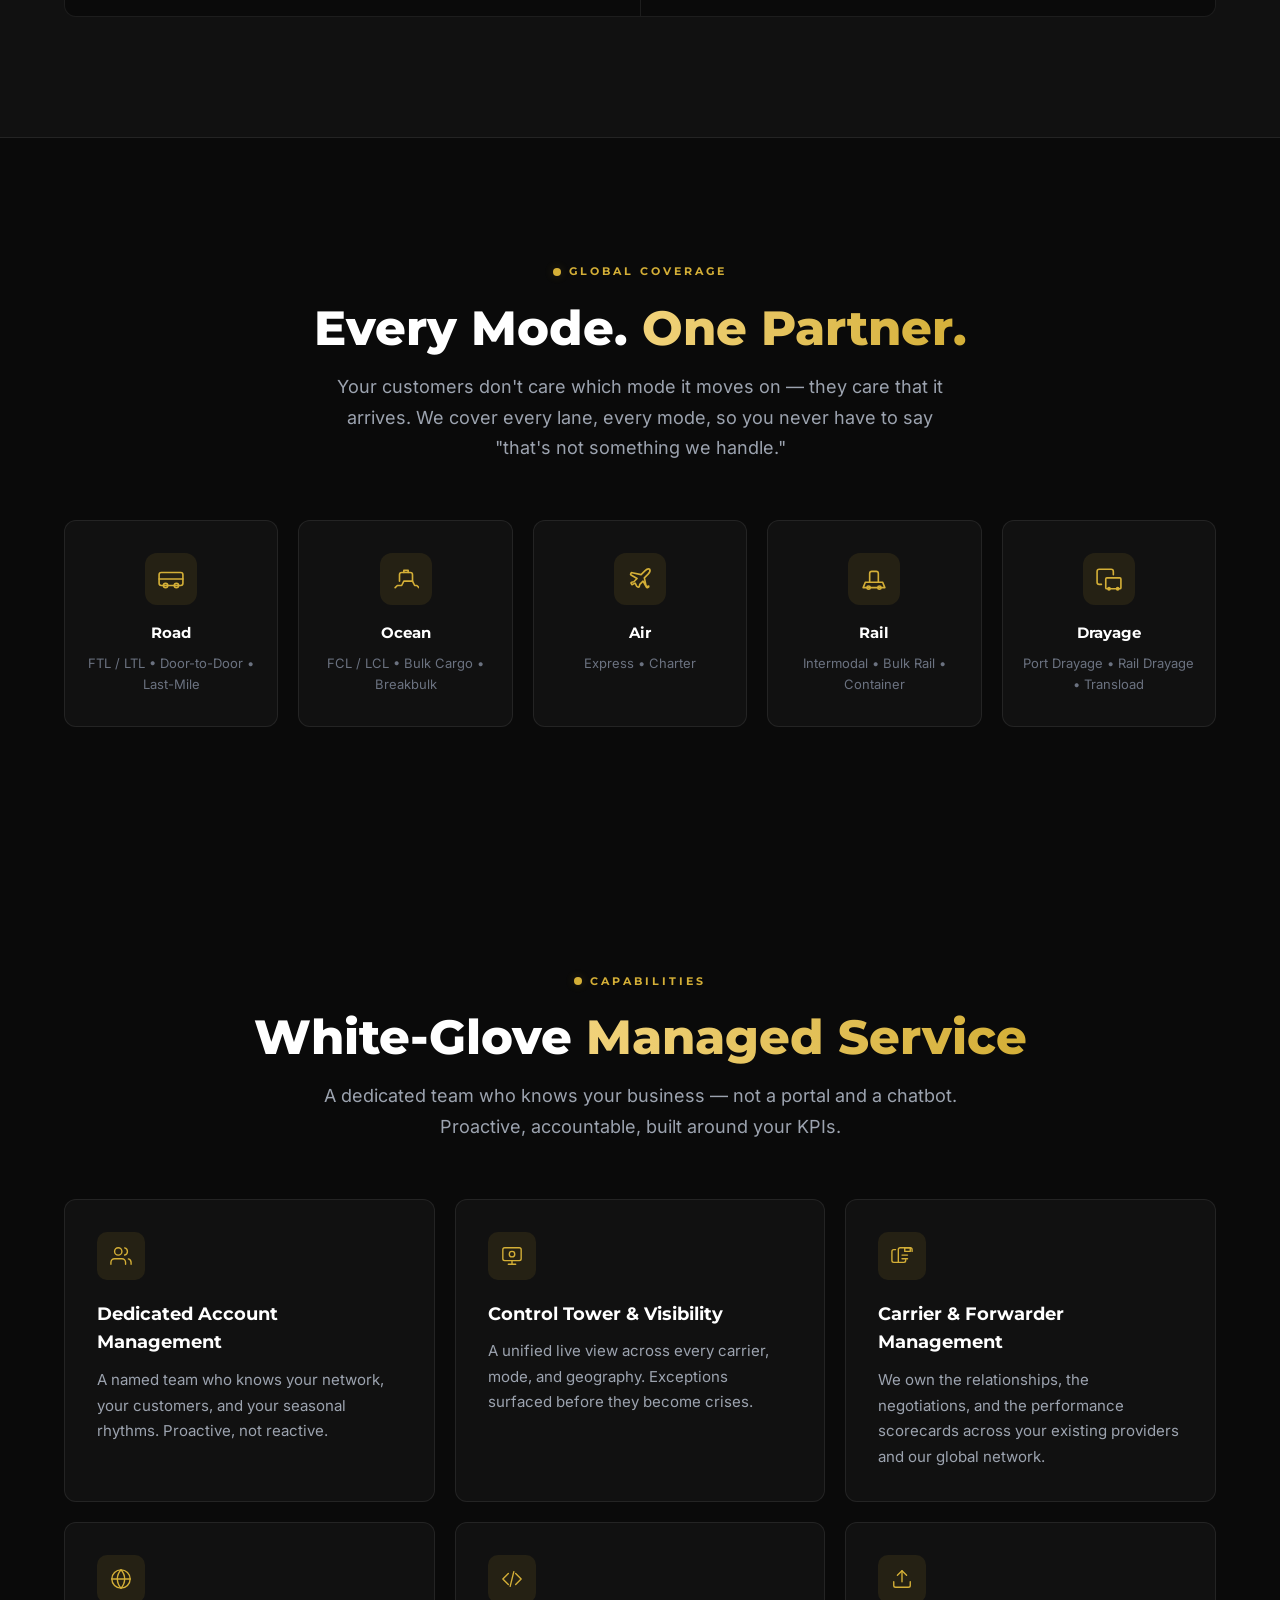
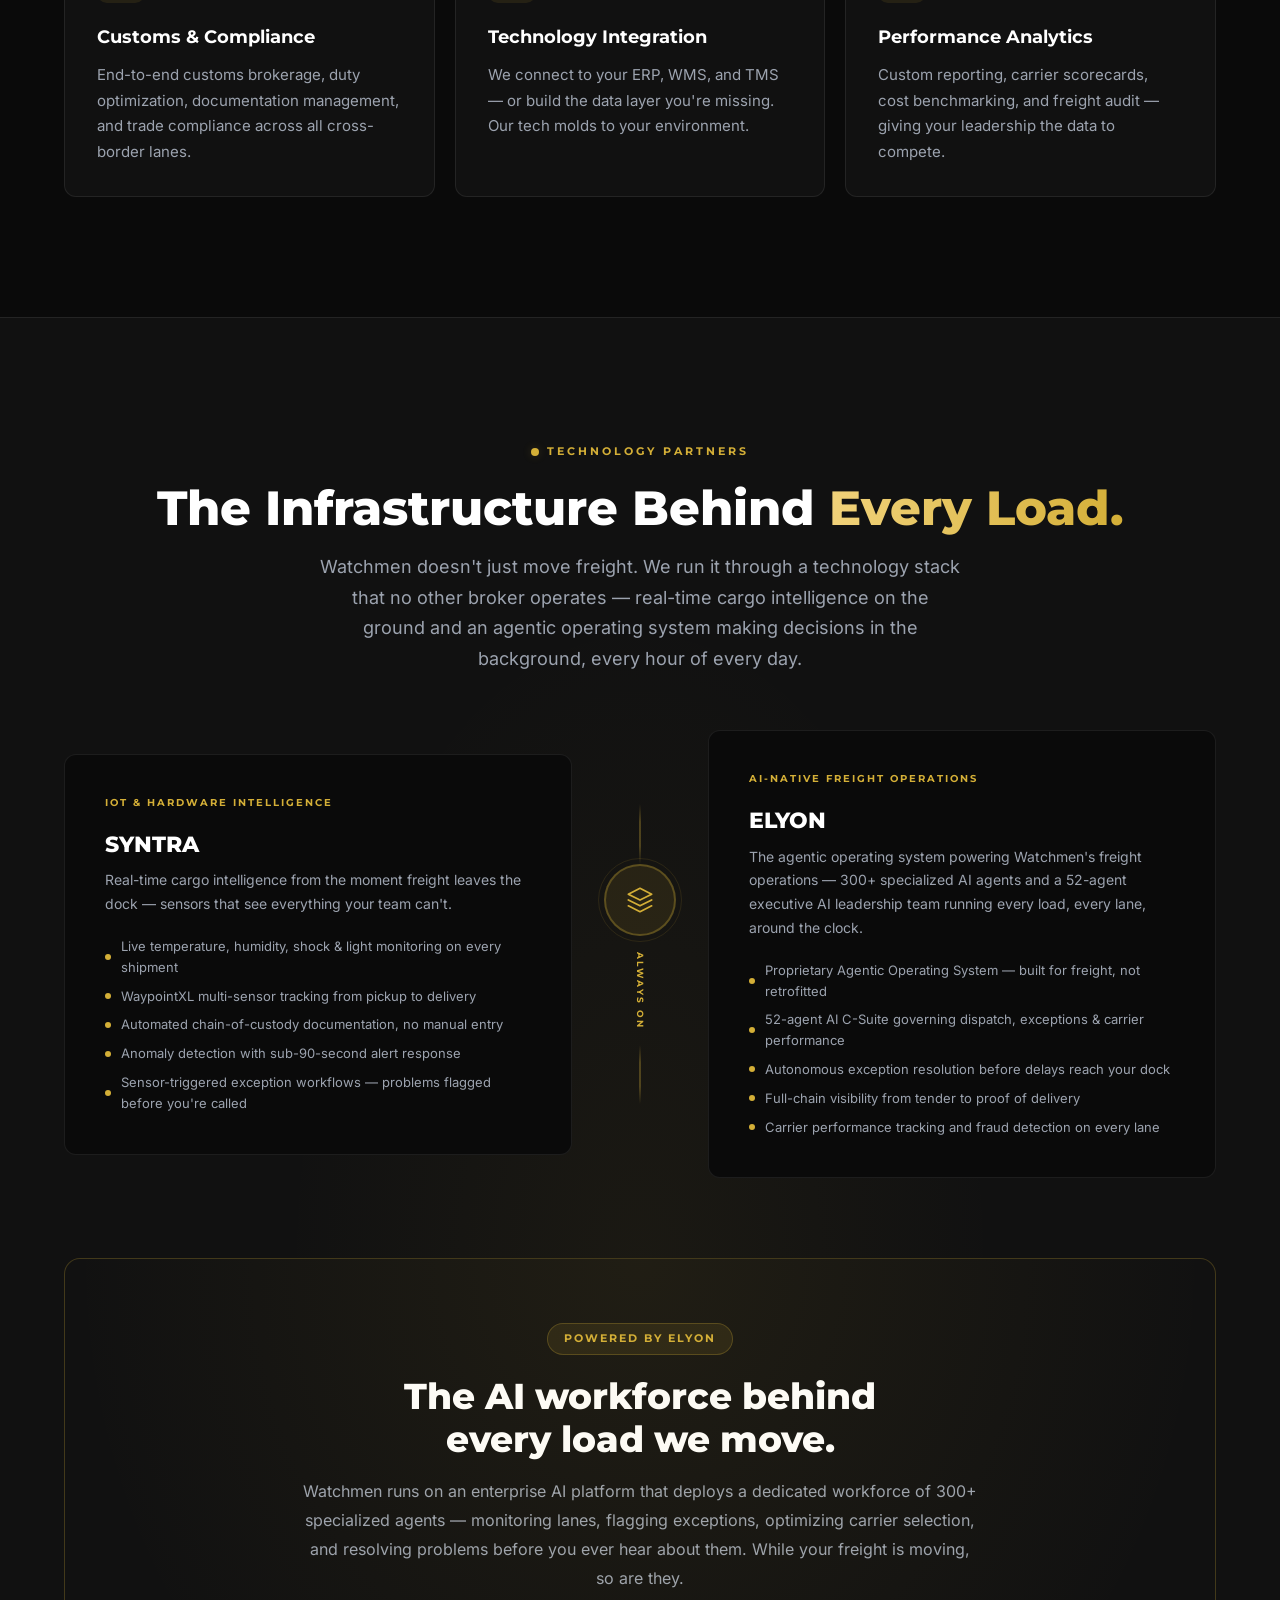
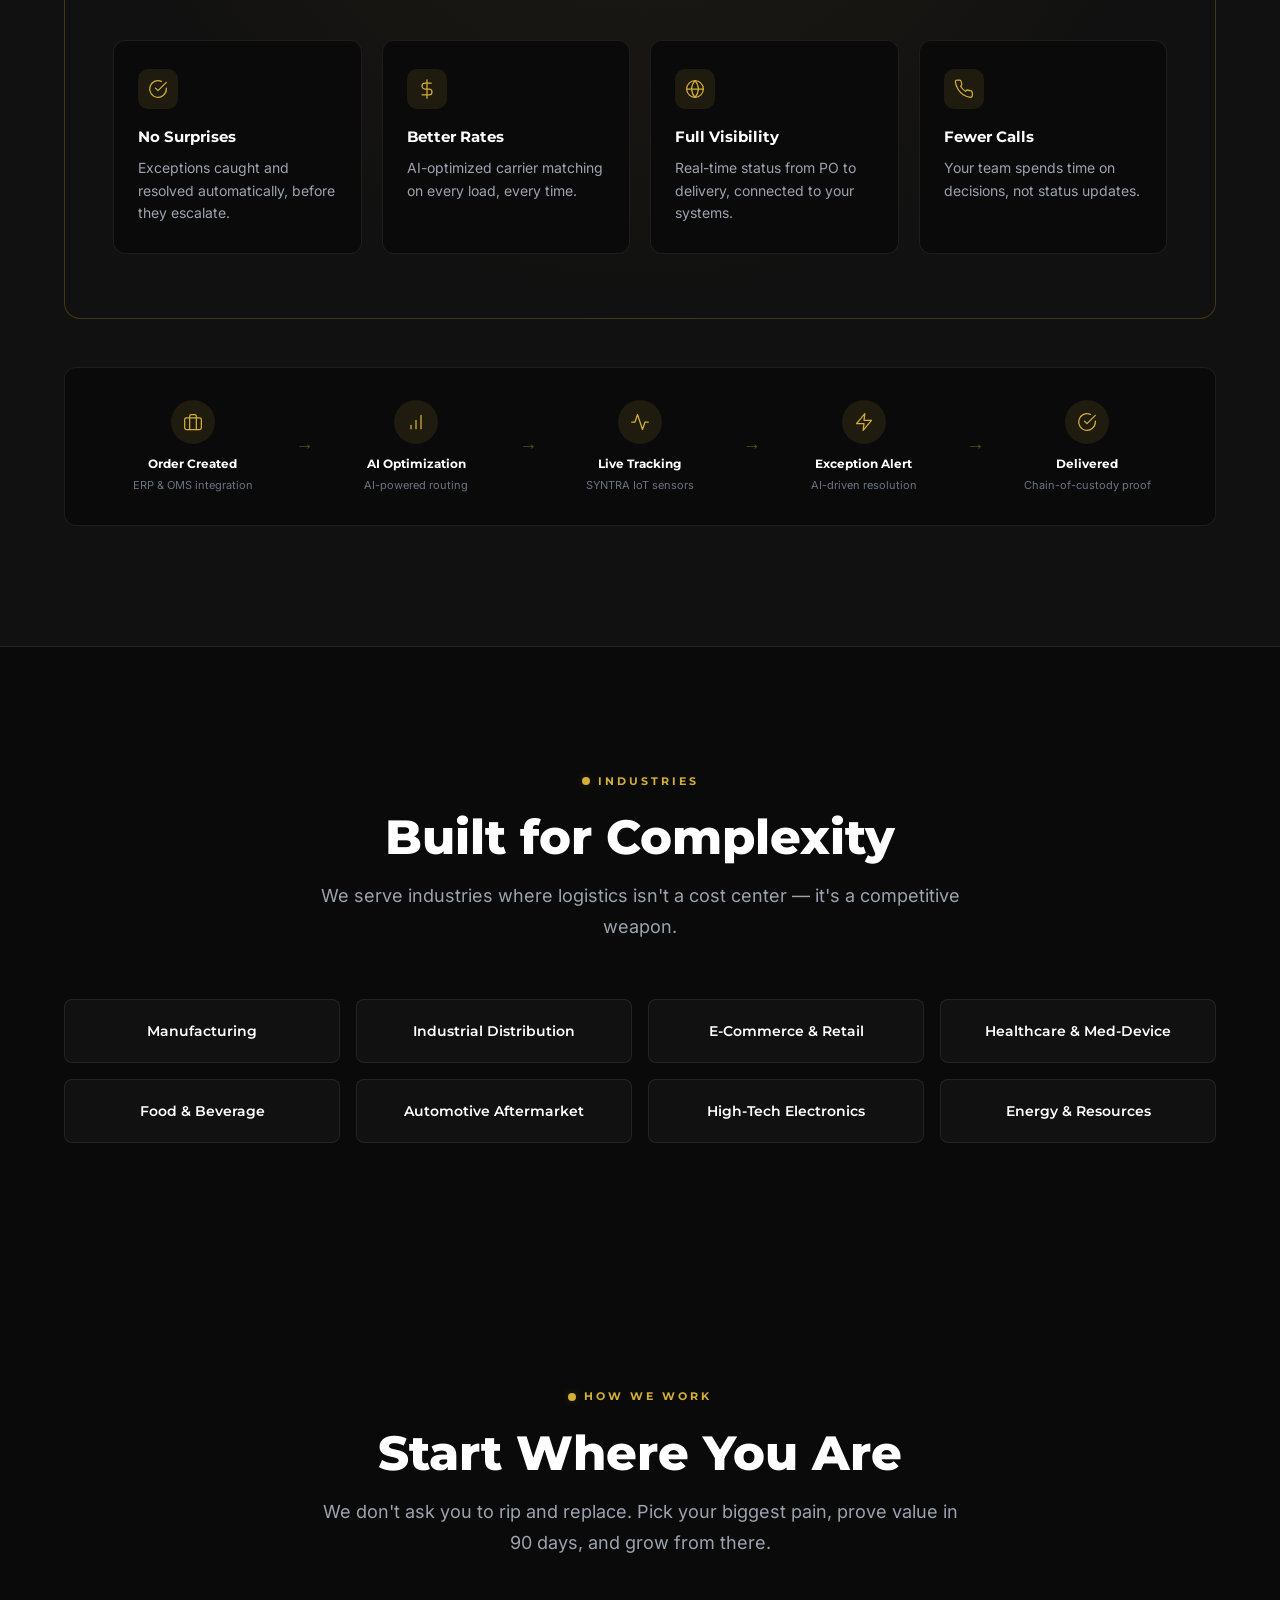
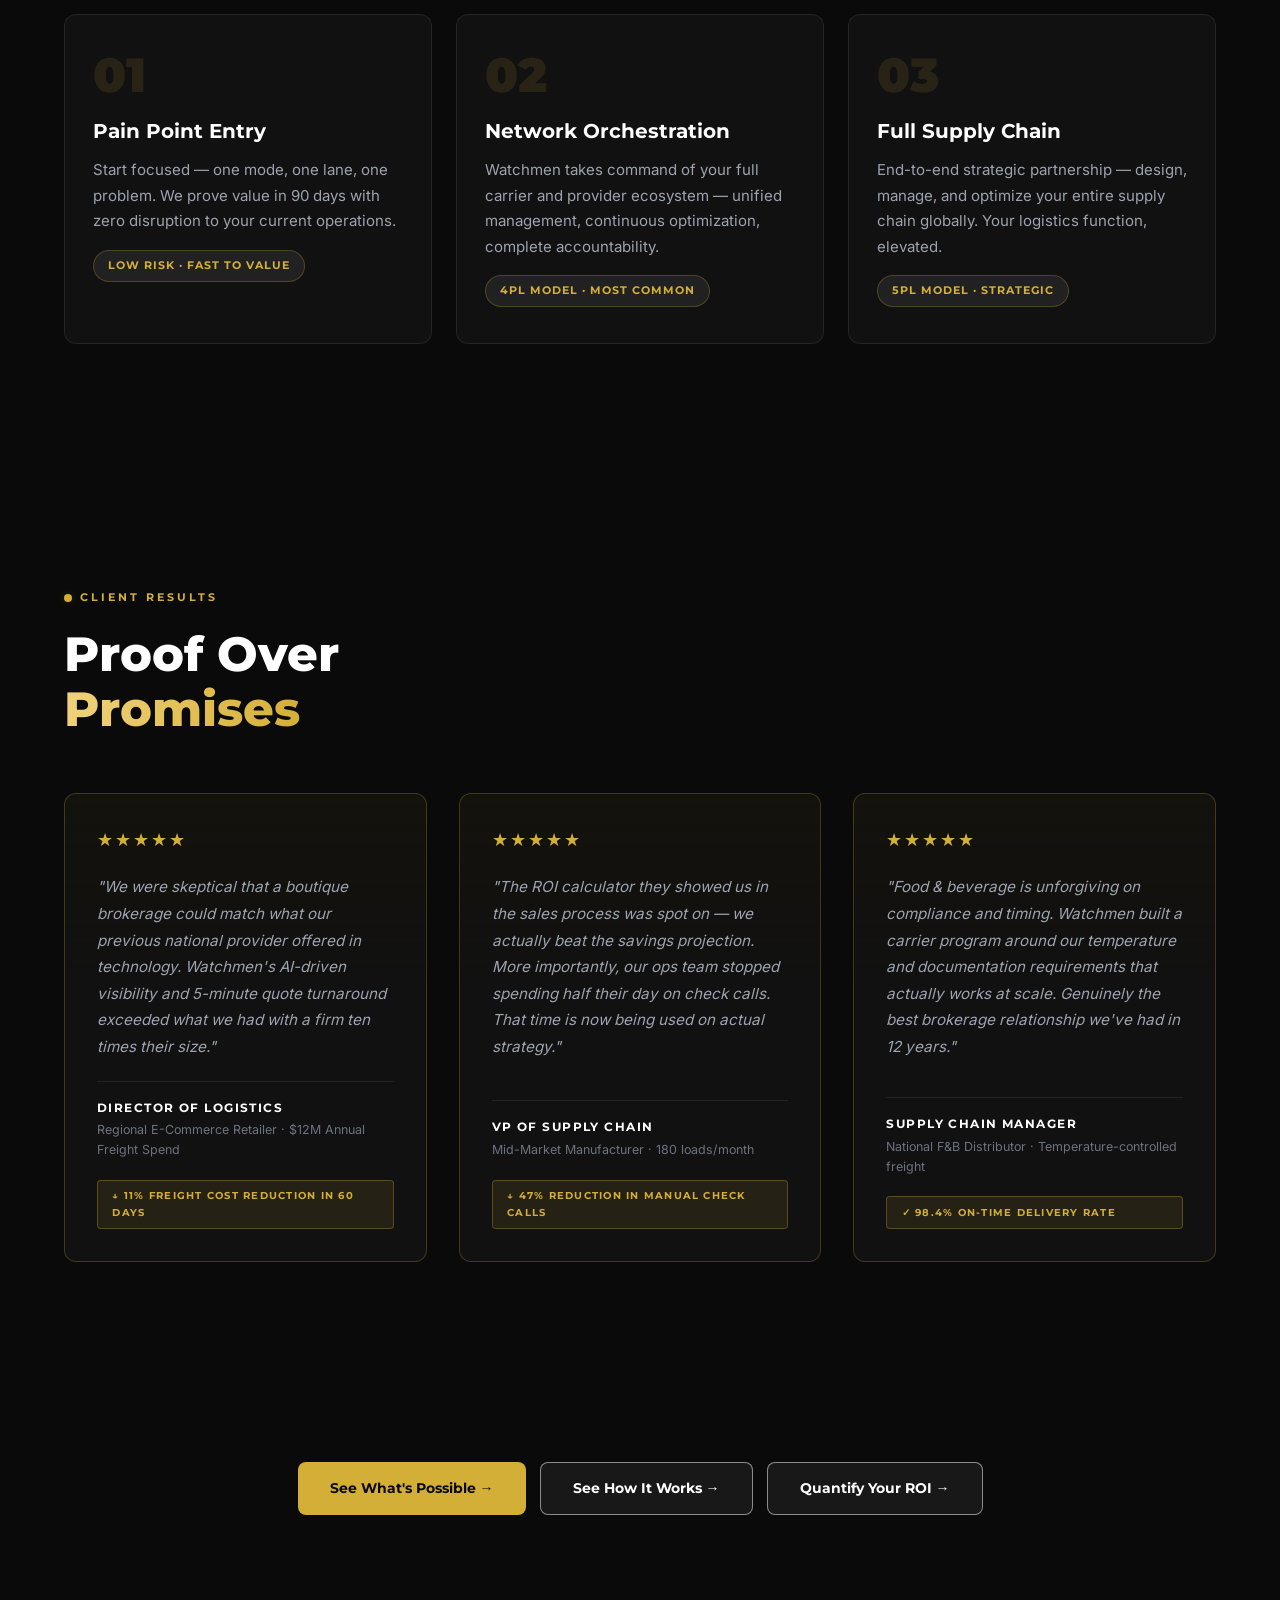
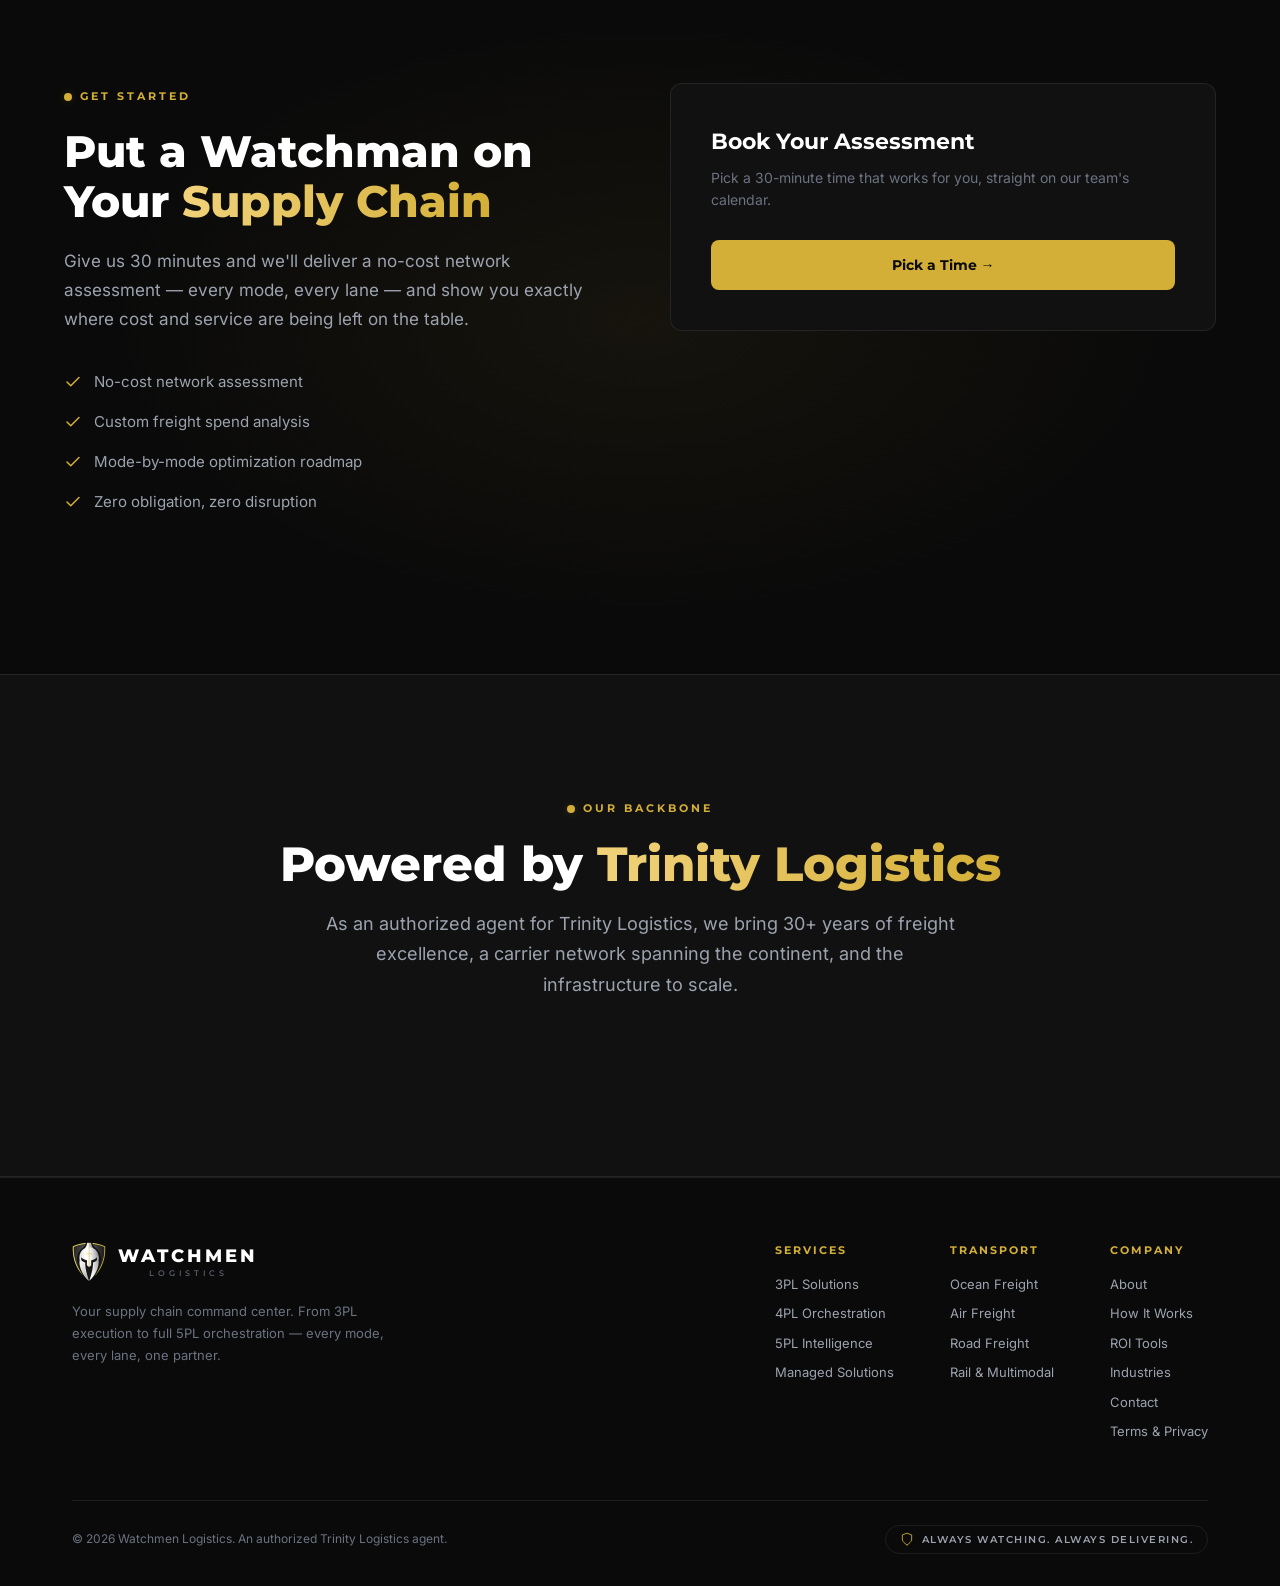
==== commit ad595bf2: "SEO, preview cards, self-hosted fonts and conversion events SEO - robots.txt and sitemap.xml (all fo" ====
--- a/index.html
+++ b/index.html
@@ -3,26 +3,36 @@
 <head>
   <meta charset="UTF-8" />
   <meta name="viewport" content="width=device-width, initial-scale=1.0" />
-  <title>Watchmen Logistics | Managed Logistics &amp; Supply Chain Solutions</title>
-  <meta name="description" content="Watchmen Logistics is your supply chain command center. From 3PL execution to full 5PL orchestration — every mode, every lane, one partner. Authorized Trinity Logistics Agent." />
+  <title>Watchmen Logistics | Managed Logistics &amp; Supply Chain</title>
+  <meta name="description" content="Your supply chain command center, from 3PL execution to 5PL orchestration: every mode, every lane, one partner. Authorized Trinity Logistics Agent." />
   <meta name="keywords" content="5PL logistics, 4PL orchestration, 3PL solutions, supply chain management, freight management, ocean freight, air freight, managed logistics, Trinity Logistics agent" />
   <meta name="robots" content="index, follow" />
   <meta name="author" content="Watchmen Logistics" />
 
   <!-- Open Graph -->
   <meta property="og:type"        content="website" />
-  <meta property="og:title"       content="Watchmen Logistics | Managed Logistics &amp; Supply Chain Solutions" />
+  <meta property="og:title"       content="Watchmen Logistics | Managed Logistics &amp; Supply Chain" />
   <meta property="og:description" content="Every ocean container, every air shipment, every truck and rail car — orchestrated as one intelligent system." />
   <meta property="og:site_name"   content="Watchmen Logistics" />
 
   <!-- Twitter / X Card -->
   <meta name="twitter:card"        content="summary_large_image" />
-  <meta name="twitter:title"       content="Watchmen Logistics | Managed Logistics &amp; Supply Chain Solutions" />
+  <meta name="twitter:title"       content="Watchmen Logistics | Managed Logistics &amp; Supply Chain" />
   <meta name="twitter:description" content="Every ocean container, every air shipment, every truck and rail car — orchestrated as one intelligent system." />
-
-  <link rel="preconnect" href="https://fonts.googleapis.com" />
-  <link rel="preconnect" href="https://fonts.gstatic.com" crossorigin />
-  <link href="https://fonts.googleapis.com/css2?family=Montserrat:wght@400;500;600;700;800;900&family=Inter:wght@300;400;500;600&display=swap" rel="stylesheet" />
+  <link rel="preload" href="/fonts/inter-latin.woff2" as="font" type="font/woff2" crossorigin />
+  <link rel="preload" href="/fonts/montserrat-latin.woff2" as="font" type="font/woff2" crossorigin />
+  <link rel="stylesheet" href="/fonts/fonts.css" />
+  <link rel="canonical" href="https://watchmenlogistics.com/" />
+  <link rel="icon" href="/favicon.ico" sizes="any" />
+  <link rel="icon" type="image/png" sizes="32x32" href="/favicon-32.png" />
+  <link rel="apple-touch-icon" href="/apple-touch-icon.png" />
+  <meta property="og:url" content="https://watchmenlogistics.com/" />
+  <meta property="og:image" content="https://watchmenlogistics.com/og/watchmen-og.jpg" />
+  <meta property="og:image:width" content="1200" />
+  <meta property="og:image:height" content="630" />
+  <meta property="og:image:alt" content="Watchmen Logistics" />
+  <meta name="twitter:image" content="https://watchmenlogistics.com/og/watchmen-og.jpg" />
+  <script type="application/ld+json">{"@context":"https://schema.org","@graph":[{"@type":"Organization","@id":"https://watchmenlogistics.com/#organization","name":"Watchmen Logistics","url":"https://watchmenlogistics.com/","logo":"https://watchmenlogistics.com/logos/watchmen-logo-full.png","image":"https://watchmenlogistics.com/og/watchmen-og.jpg","description":"Managed logistics and supply chain orchestration, from 3PL execution to 5PL, across ocean, air, truck and rail. Authorized Trinity Logistics agent.","email":"info@watchmen-logistics.com"},{"@type":"WebSite","@id":"https://watchmenlogistics.com/#website","name":"Watchmen Logistics","url":"https://watchmenlogistics.com/","publisher":{"@id":"https://watchmenlogistics.com/#organization"}}]}</script>
 
   <style>
     /* ============================================================
@@ -1453,8 +1463,8 @@
       </a>
       <ul class="wm-links">
         <li><a href="/#services">Services</a></li>
-        <li><a href="/how-it-works.html">How It Works</a></li>
-        <li><a href="/roi.html">ROI Tools</a></li>
+        <li><a href="/how-it-works">How It Works</a></li>
+        <li><a href="/roi">ROI Tools</a></li>
         <li><a href="/#industries">Industries</a></li>
         <li><a href="/#trinity">About</a></li>
         <li><a href="/#contact">Contact</a></li>
@@ -1467,8 +1477,8 @@
   </header>
   <nav class="wm-menu" id="wmMenu" aria-label="Mobile">
     <a href="/#services">Services</a>
-    <a href="/how-it-works.html">How It Works</a>
-    <a href="/roi.html">ROI Tools</a>
+    <a href="/how-it-works">How It Works</a>
+    <a href="/roi">ROI Tools</a>
     <a href="/#industries">Industries</a>
     <a href="/#trinity">About</a>
     <a href="/#contact">Contact</a>
@@ -1513,8 +1523,8 @@
         <p class="hero-sub">Complexity controlled. Costs reduced. Performance delivered. One standard. One partner. Outcomes that exceed expectations from day one.</p>
         <div class="hero-btns">
           <a href="https://watchmenhq.elyonsci.ai/book/watchmen-team" target="_blank" rel="noopener" class="btn btn-primary">See What's Possible &rarr;</a>
-          <a href="/how-it-works.html" class="btn btn-outline">See How It Works &rarr;</a>
-          <a href="/roi.html" class="btn btn-outline">Quantify Your ROI &rarr;</a>
+          <a href="/how-it-works" class="btn btn-outline">See How It Works &rarr;</a>
+          <a href="/roi" class="btn btn-outline">Quantify Your ROI &rarr;</a>
         </div>
       </div>
     </div>
@@ -1665,8 +1675,8 @@
       </div>
       <div class="cta-btns">
         <a href="https://watchmenhq.elyonsci.ai/book/watchmen-team" target="_blank" rel="noopener" class="btn btn-primary">See What's Possible &rarr;</a>
-        <a href="/how-it-works.html" class="btn btn-outline">See How It Works &rarr;</a>
-        <a href="/roi.html" class="btn btn-outline">Quantify Your ROI &rarr;</a>
+        <a href="/how-it-works" class="btn btn-outline">See How It Works &rarr;</a>
+        <a href="/roi" class="btn btn-outline">Quantify Your ROI &rarr;</a>
       </div>
     </div>
   </section>
@@ -2234,8 +2244,8 @@
     <div class="wrap">
       <div class="cta-btns">
         <a href="https://watchmenhq.elyonsci.ai/book/watchmen-team" target="_blank" rel="noopener" class="btn btn-primary">See What's Possible &rarr;</a>
-        <a href="/how-it-works.html" class="btn btn-outline">See How It Works &rarr;</a>
-        <a href="/roi.html" class="btn btn-outline">Quantify Your ROI &rarr;</a>
+        <a href="/how-it-works" class="btn btn-outline">See How It Works &rarr;</a>
+        <a href="/roi" class="btn btn-outline">Quantify Your ROI &rarr;</a>
       </div>
     </div>
   </div>
@@ -2325,11 +2335,11 @@
           <div class="wm-footer-col">
             <h4>Company</h4>
             <a href="/#trinity">About</a>
-            <a href="/how-it-works.html">How It Works</a>
-            <a href="/roi.html">ROI Tools</a>
+            <a href="/how-it-works">How It Works</a>
+            <a href="/roi">ROI Tools</a>
             <a href="/#industries">Industries</a>
             <a href="/#contact">Contact</a>
-            <a href="/terms.html">Terms &amp; Privacy</a>
+            <a href="/terms">Terms &amp; Privacy</a>
           </div>
         </div>
       </div>
--- a/fonts/fonts.css
+++ b/fonts/fonts.css
@@ -0,0 +1,38 @@
+/* Montserrat and Inter, variable, latin + latin-ext, self-hosted from Google Fonts
+   (SIL Open Font License 1.1, see OFL-Montserrat.txt and OFL-Inter.txt beside this file). No third-party request at runtime. */
+/* latin-ext */
+@font-face {
+  font-family: 'Inter';
+  font-style: normal;
+  font-weight: 300 600;
+  font-display: swap;
+  src: url(/fonts/inter-latin-ext.woff2) format('woff2');
+  unicode-range: U+0100-02BA, U+02BD-02C5, U+02C7-02CC, U+02CE-02D7, U+02DD-02FF, U+0304, U+0308, U+0329, U+1D00-1DBF, U+1E00-1E9F, U+1EF2-1EFF, U+2020, U+20A0-20AB, U+20AD-20C4, U+2113, U+2C60-2C7F, U+A720-A7FF;
+}
+/* latin */
+@font-face {
+  font-family: 'Inter';
+  font-style: normal;
+  font-weight: 300 600;
+  font-display: swap;
+  src: url(/fonts/inter-latin.woff2) format('woff2');
+  unicode-range: U+0000-00FF, U+0131, U+0152-0153, U+02BB-02BC, U+02C6, U+02DA, U+02DC, U+0304, U+0308, U+0329, U+2000-206F, U+20AC, U+2122, U+2191, U+2193, U+2212, U+2215, U+FEFF, U+FFFD;
+}
+/* latin-ext */
+@font-face {
+  font-family: 'Montserrat';
+  font-style: normal;
+  font-weight: 400 900;
+  font-display: swap;
+  src: url(/fonts/montserrat-latin-ext.woff2) format('woff2');
+  unicode-range: U+0100-02BA, U+02BD-02C5, U+02C7-02CC, U+02CE-02D7, U+02DD-02FF, U+0304, U+0308, U+0329, U+1D00-1DBF, U+1E00-1E9F, U+1EF2-1EFF, U+2020, U+20A0-20AB, U+20AD-20C4, U+2113, U+2C60-2C7F, U+A720-A7FF;
+}
+/* latin */
+@font-face {
+  font-family: 'Montserrat';
+  font-style: normal;
+  font-weight: 400 900;
+  font-display: swap;
+  src: url(/fonts/montserrat-latin.woff2) format('woff2');
+  unicode-range: U+0000-00FF, U+0131, U+0152-0153, U+02BB-02BC, U+02C6, U+02DA, U+02DC, U+0304, U+0308, U+0329, U+2000-206F, U+20AC, U+2122, U+2191, U+2193, U+2212, U+2215, U+FEFF, U+FFFD;
+}
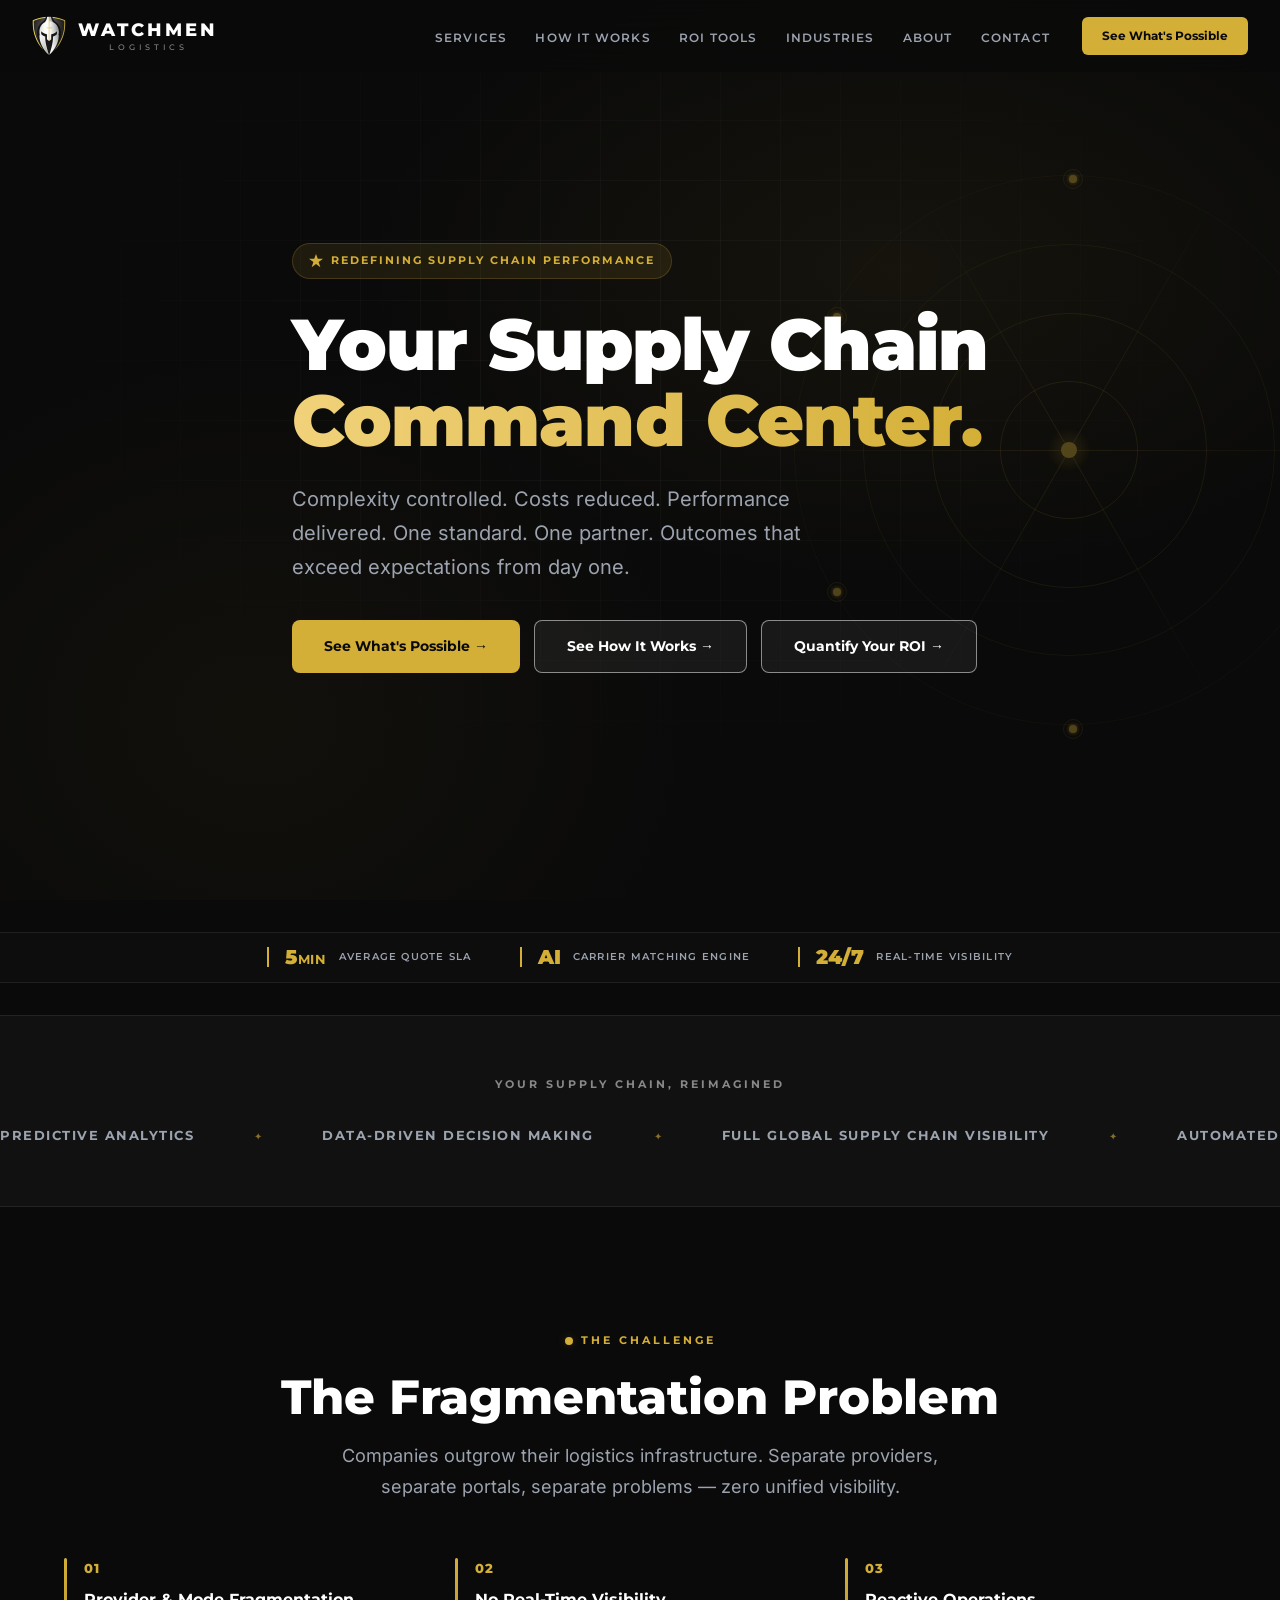
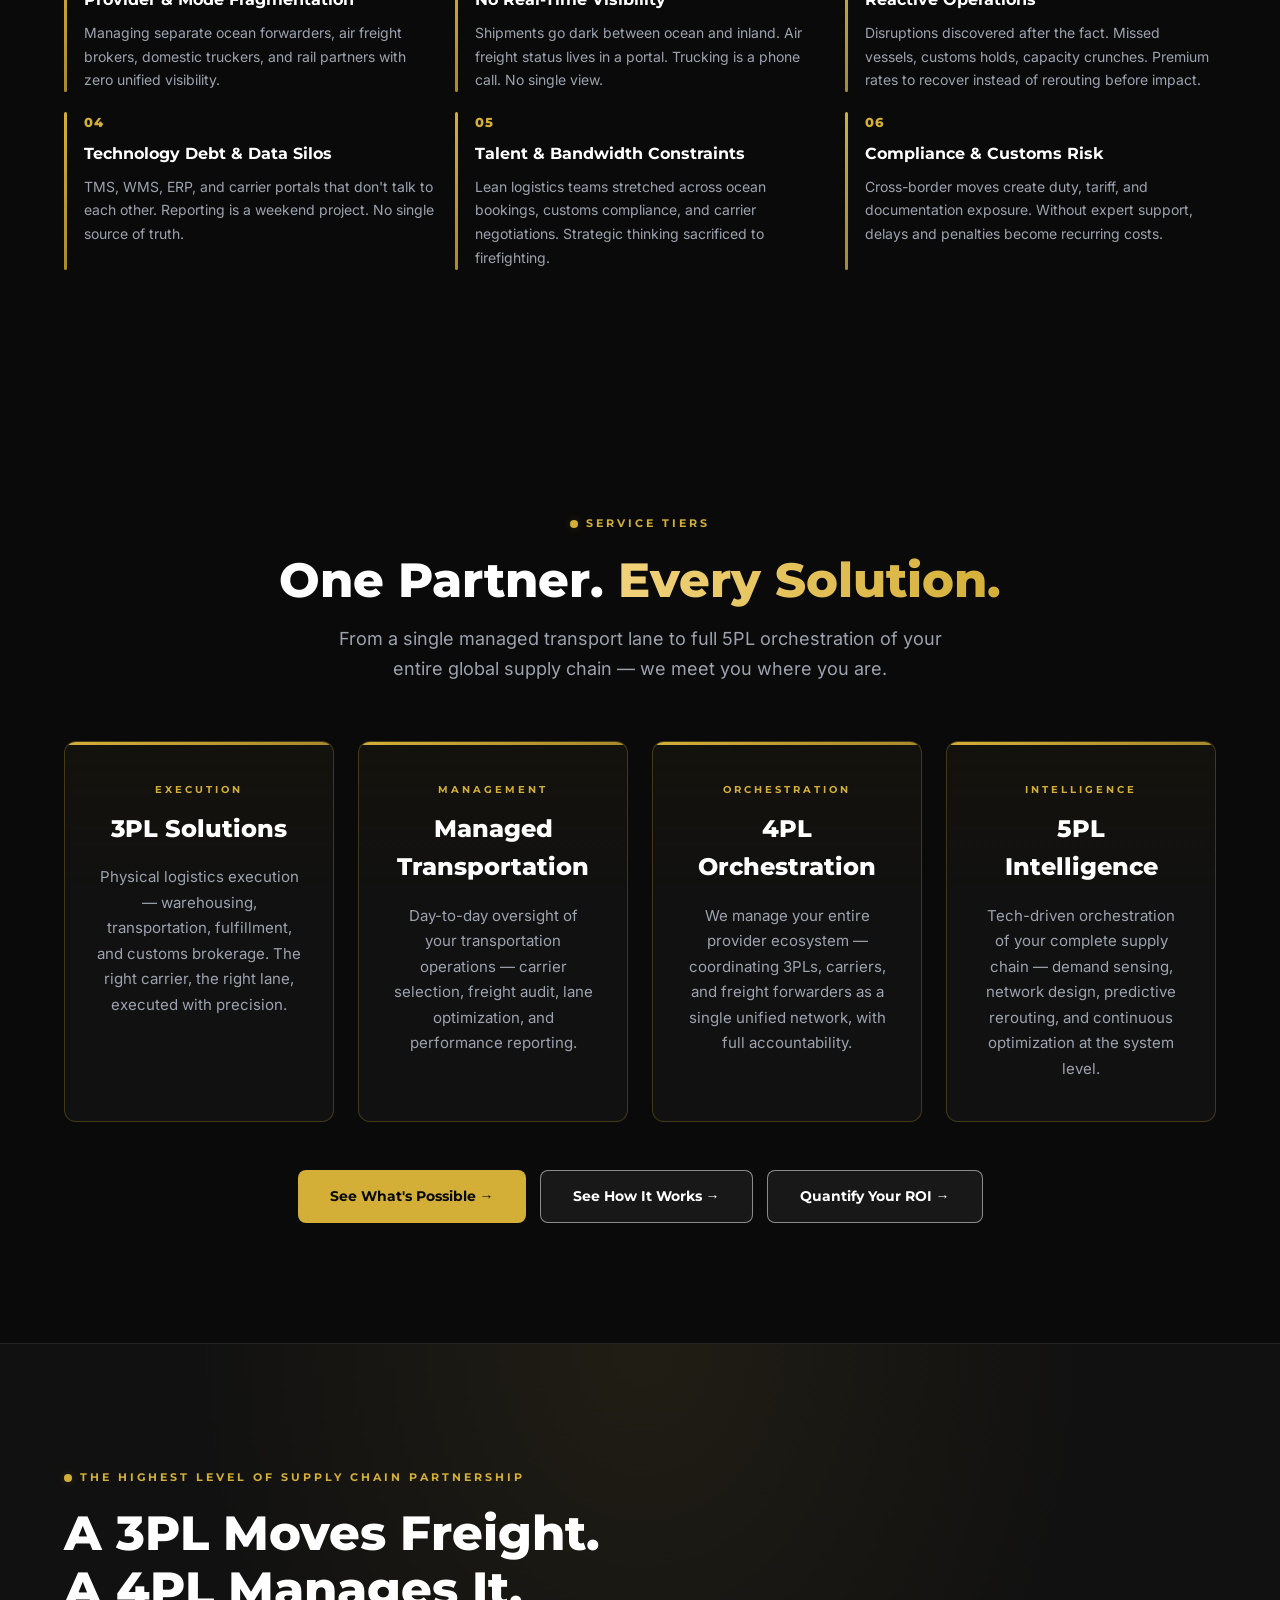
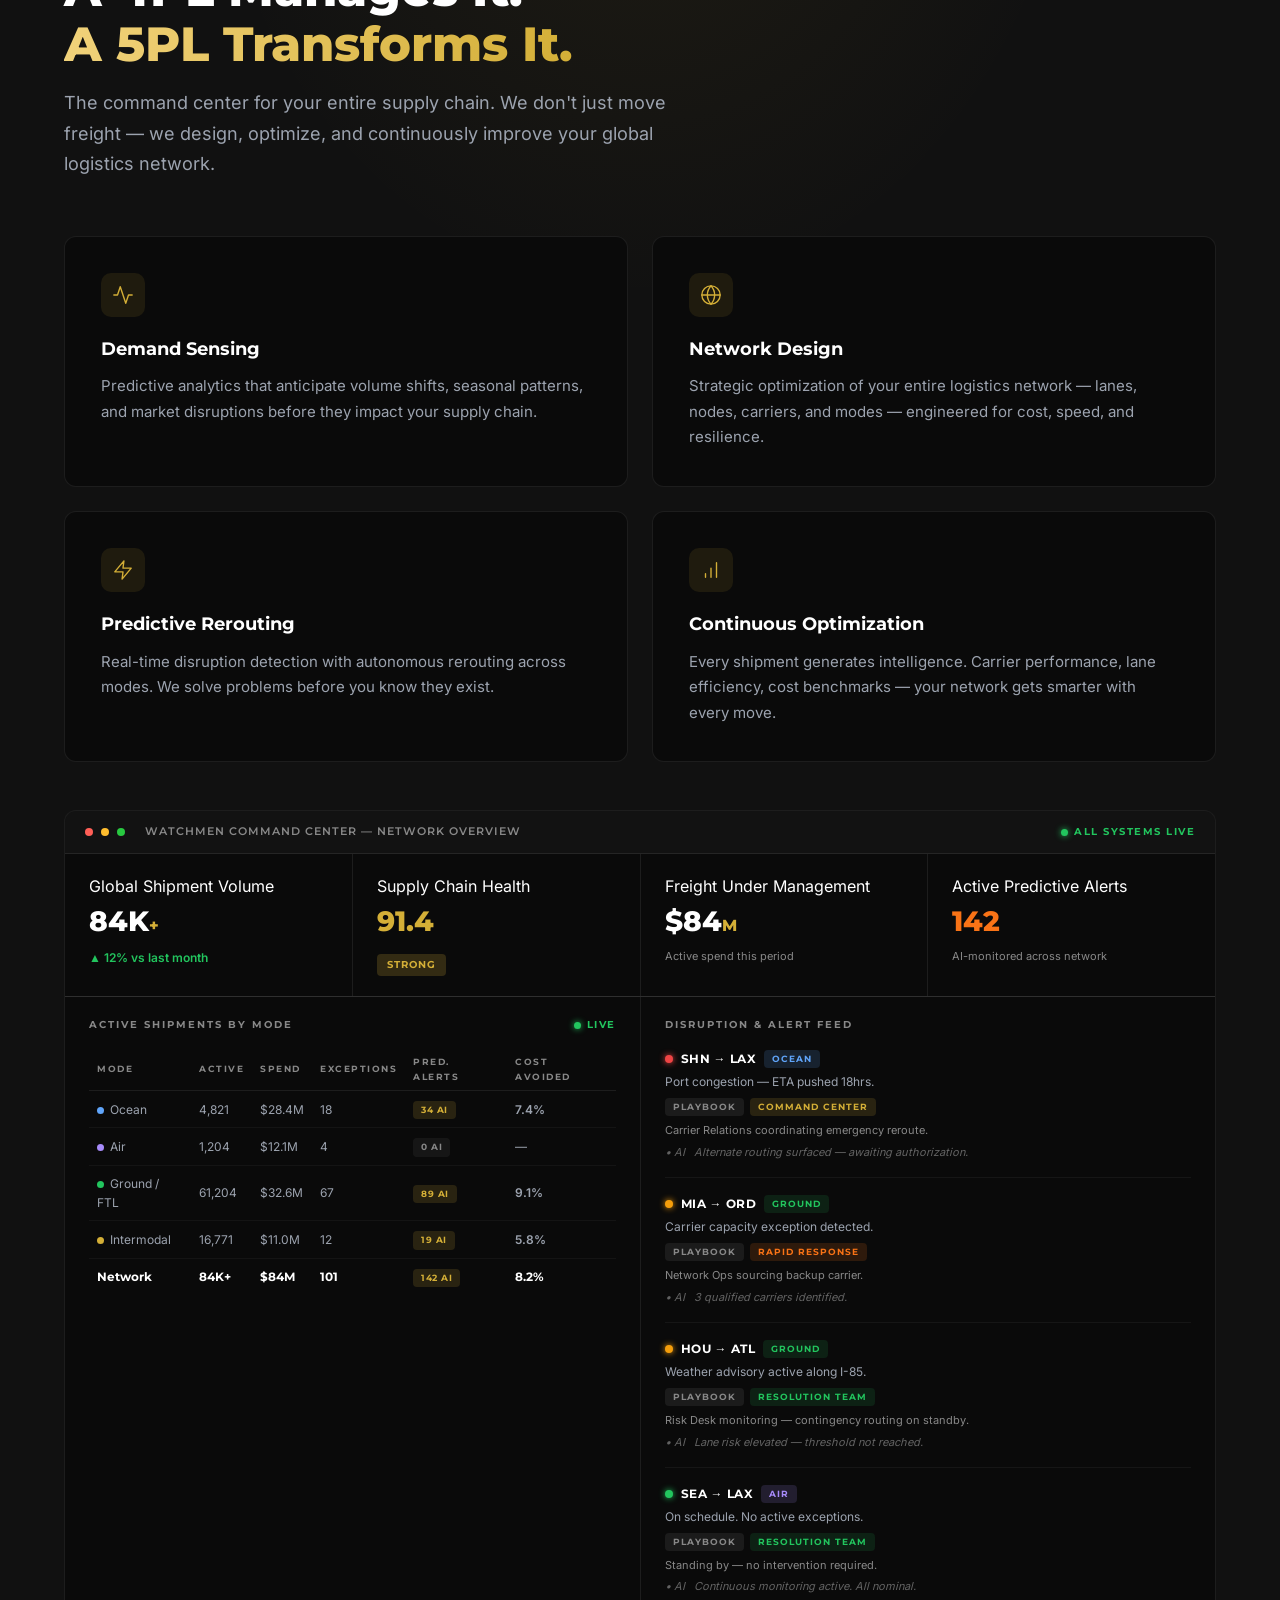
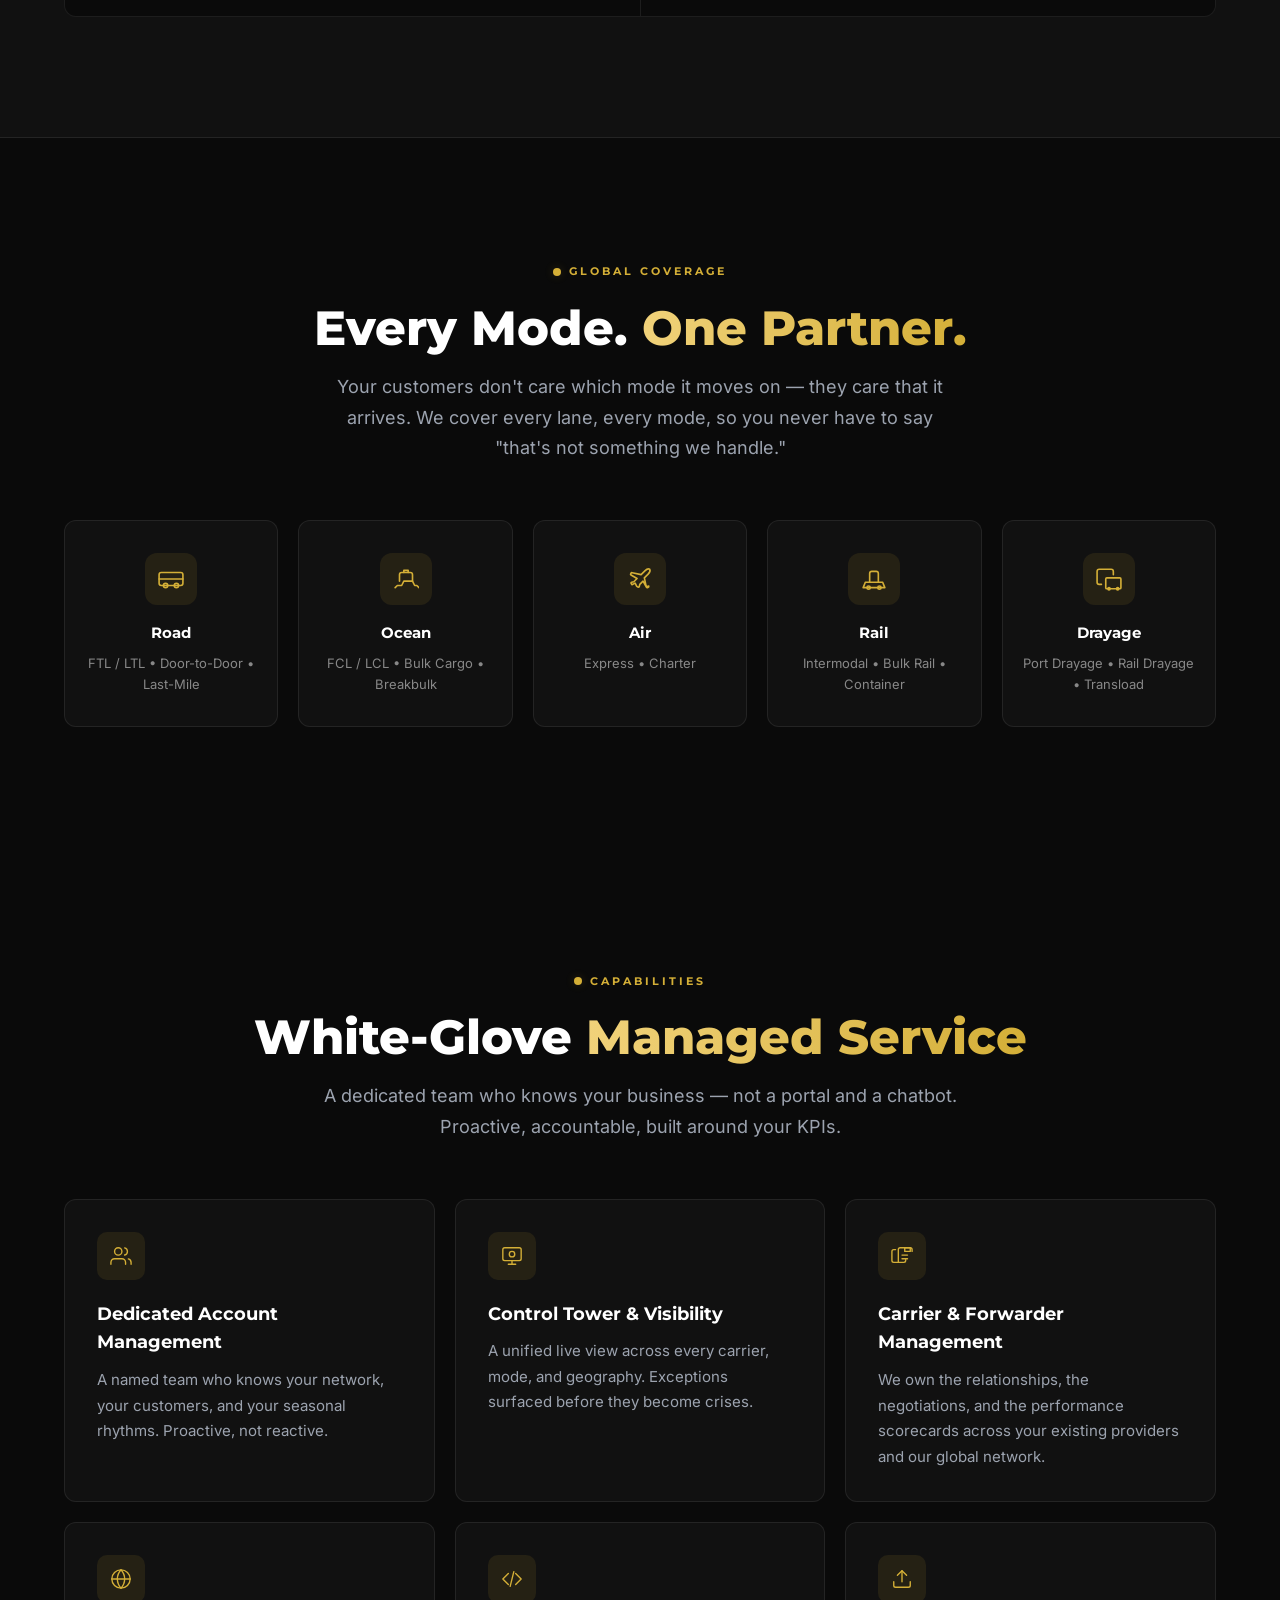
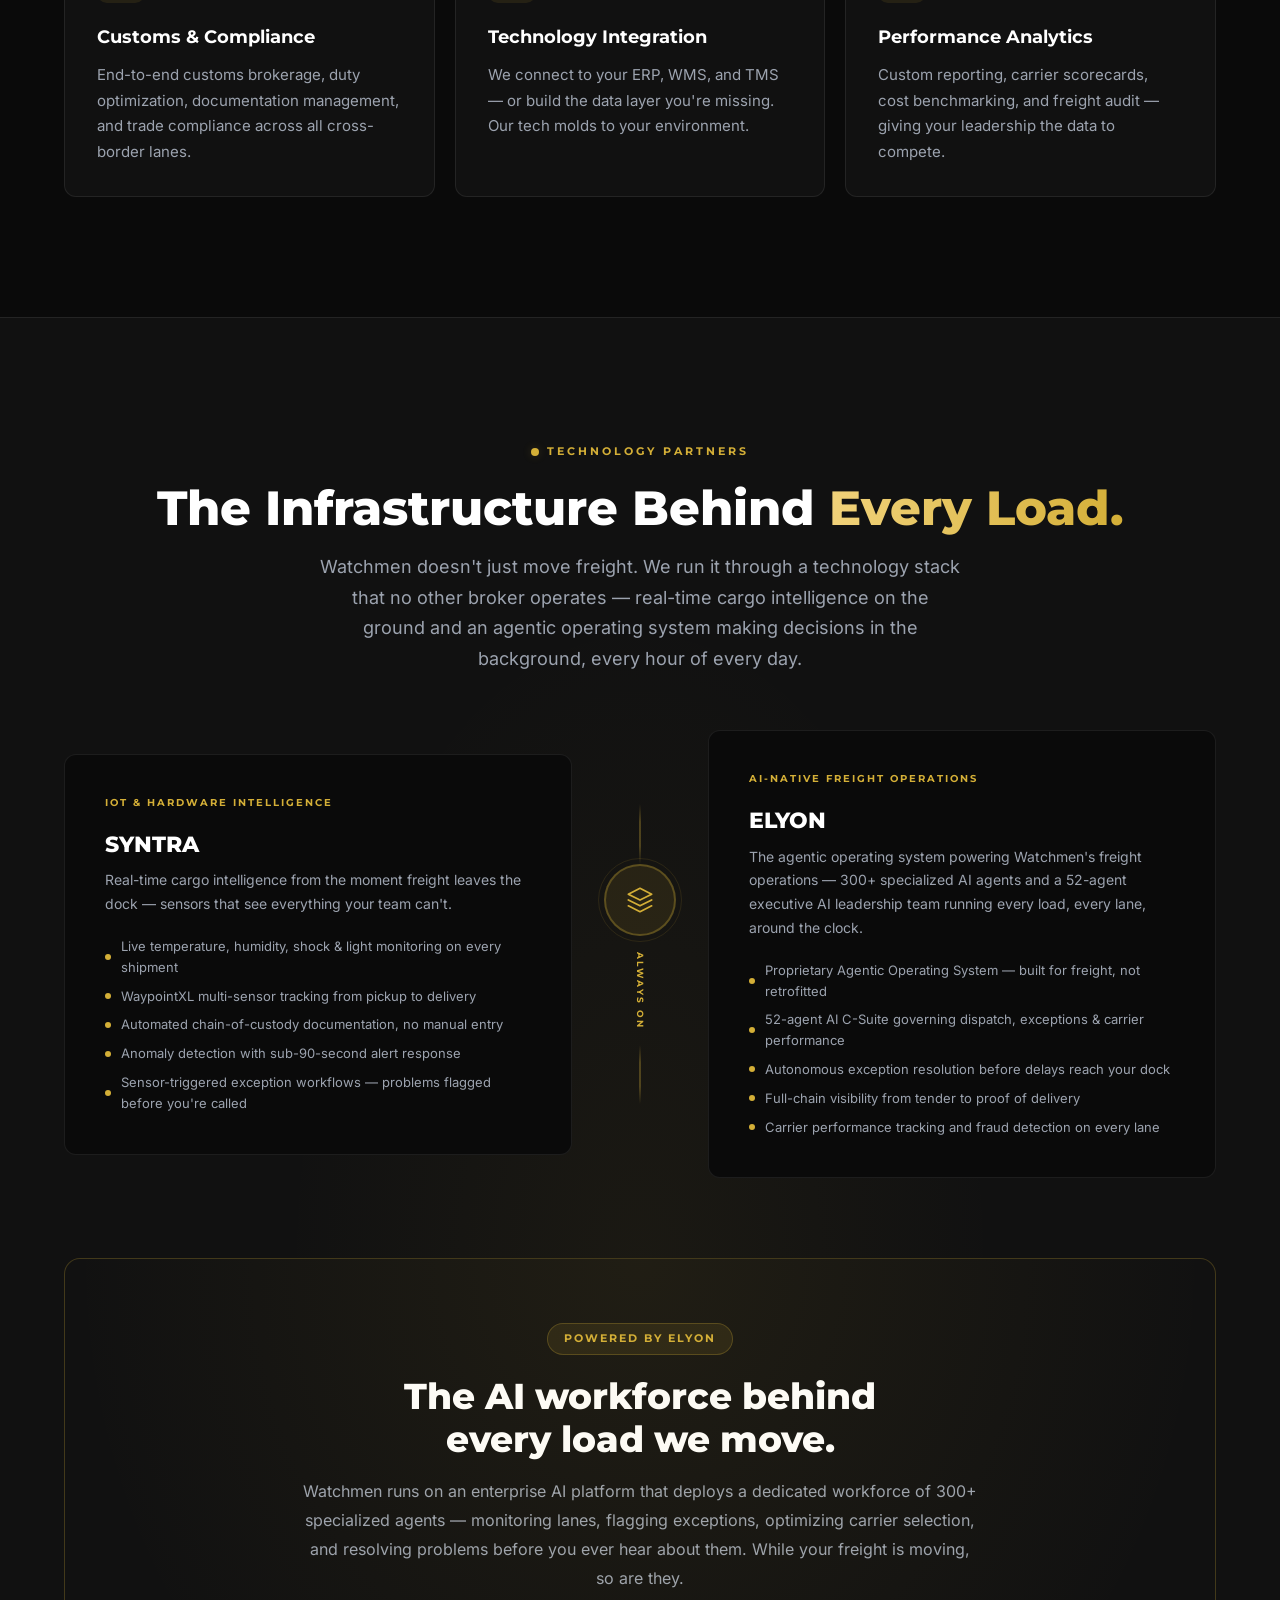
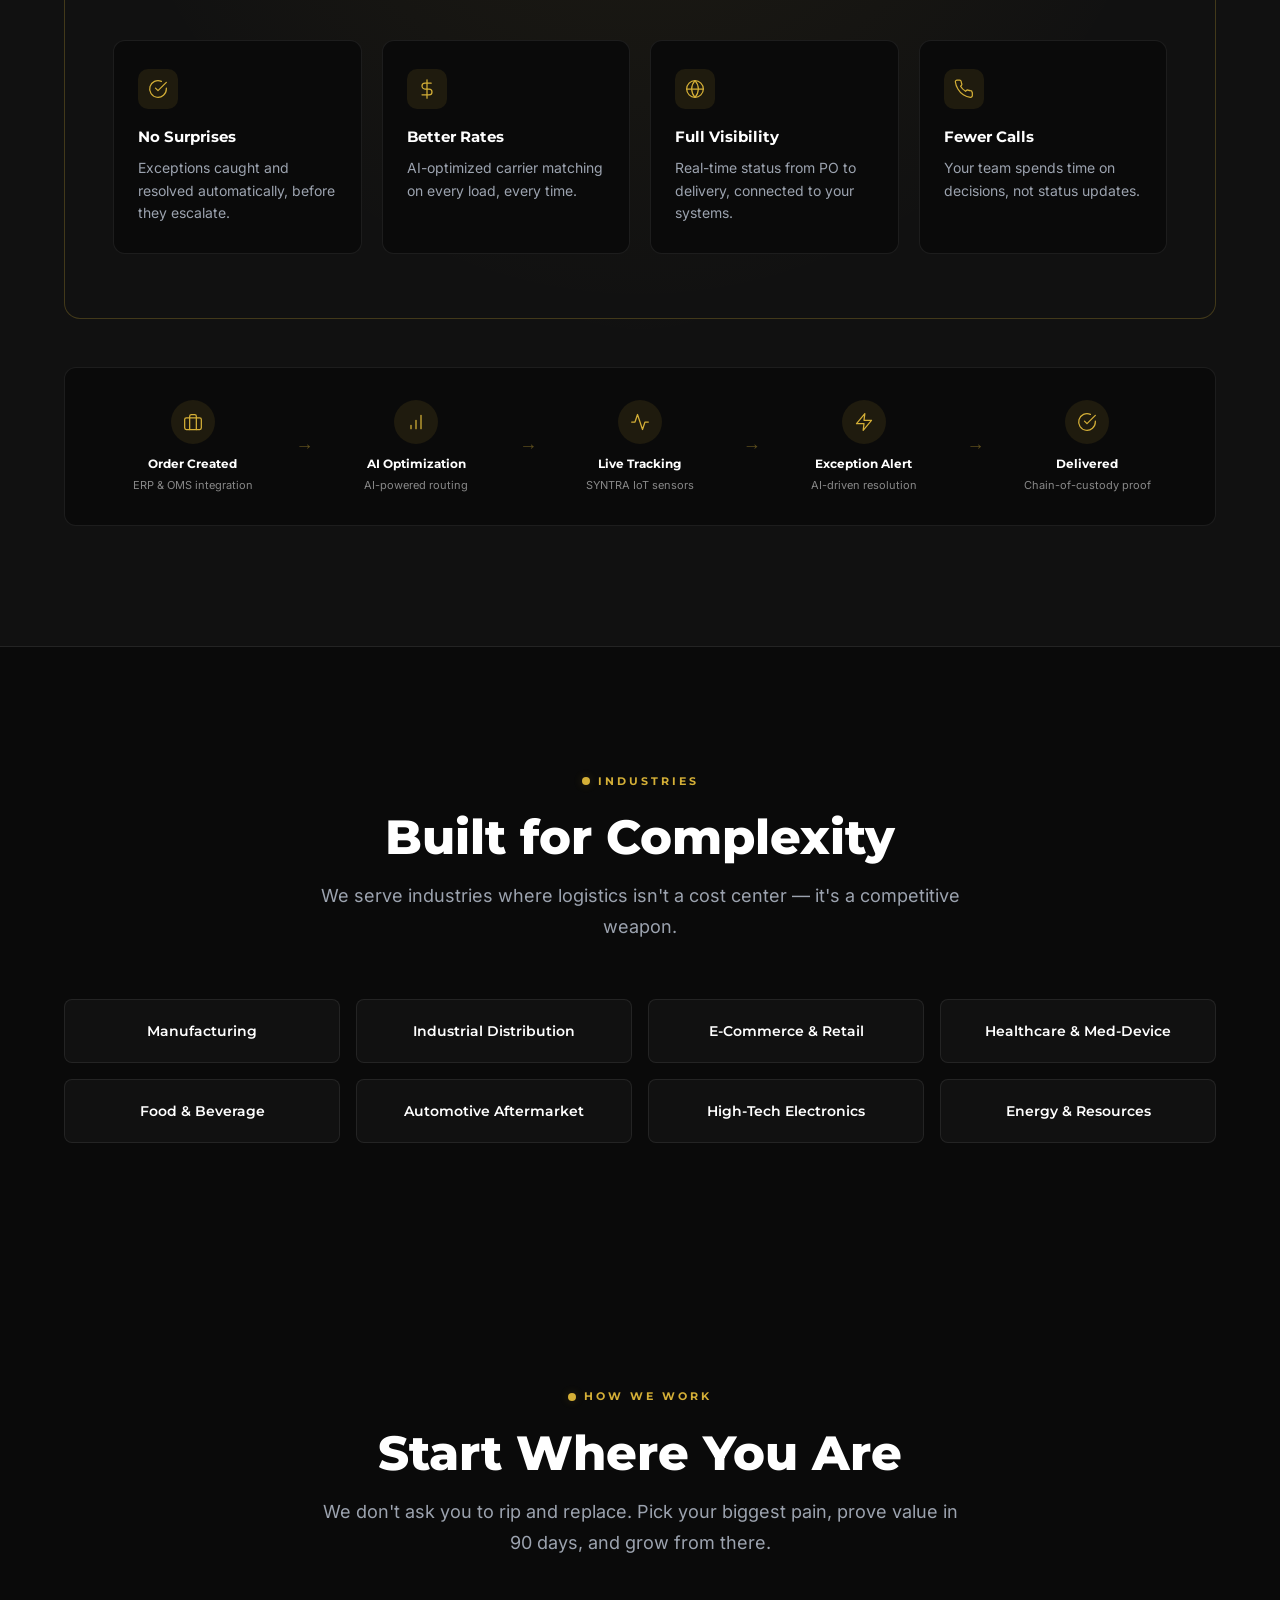
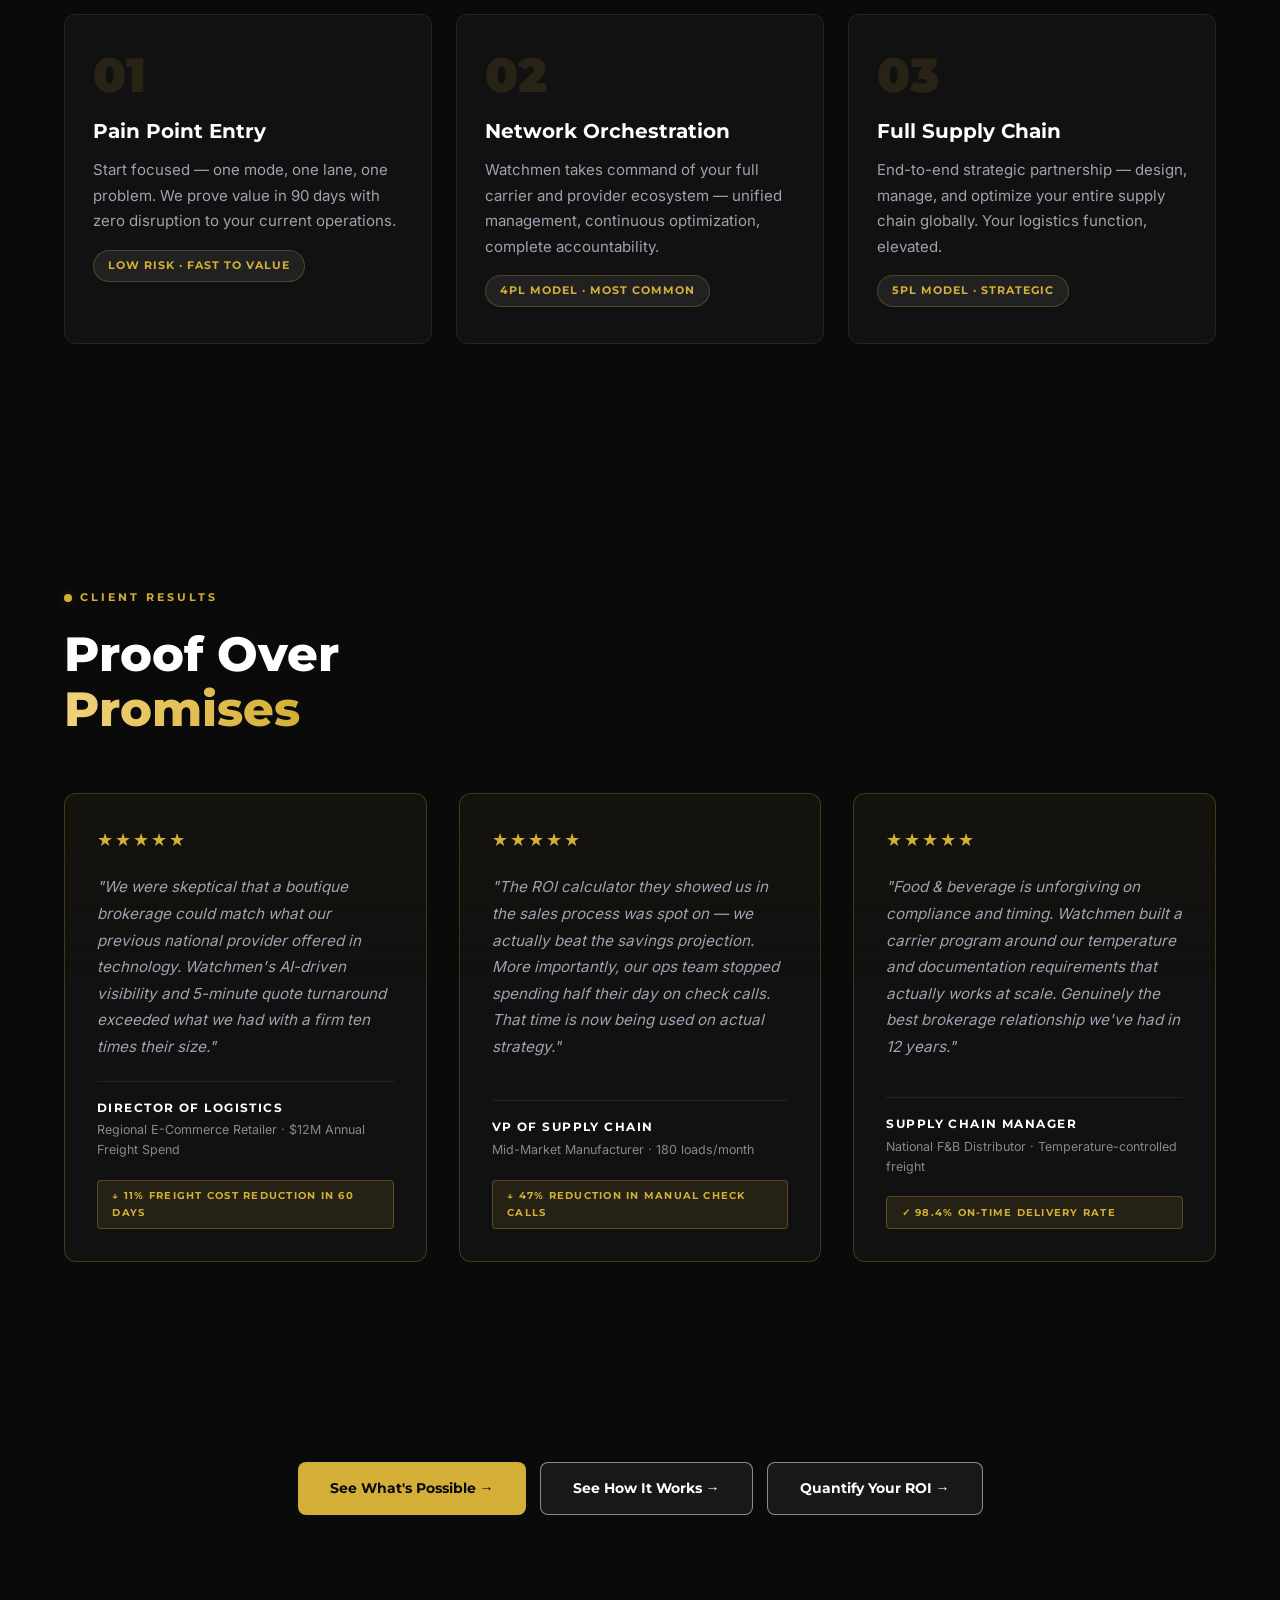
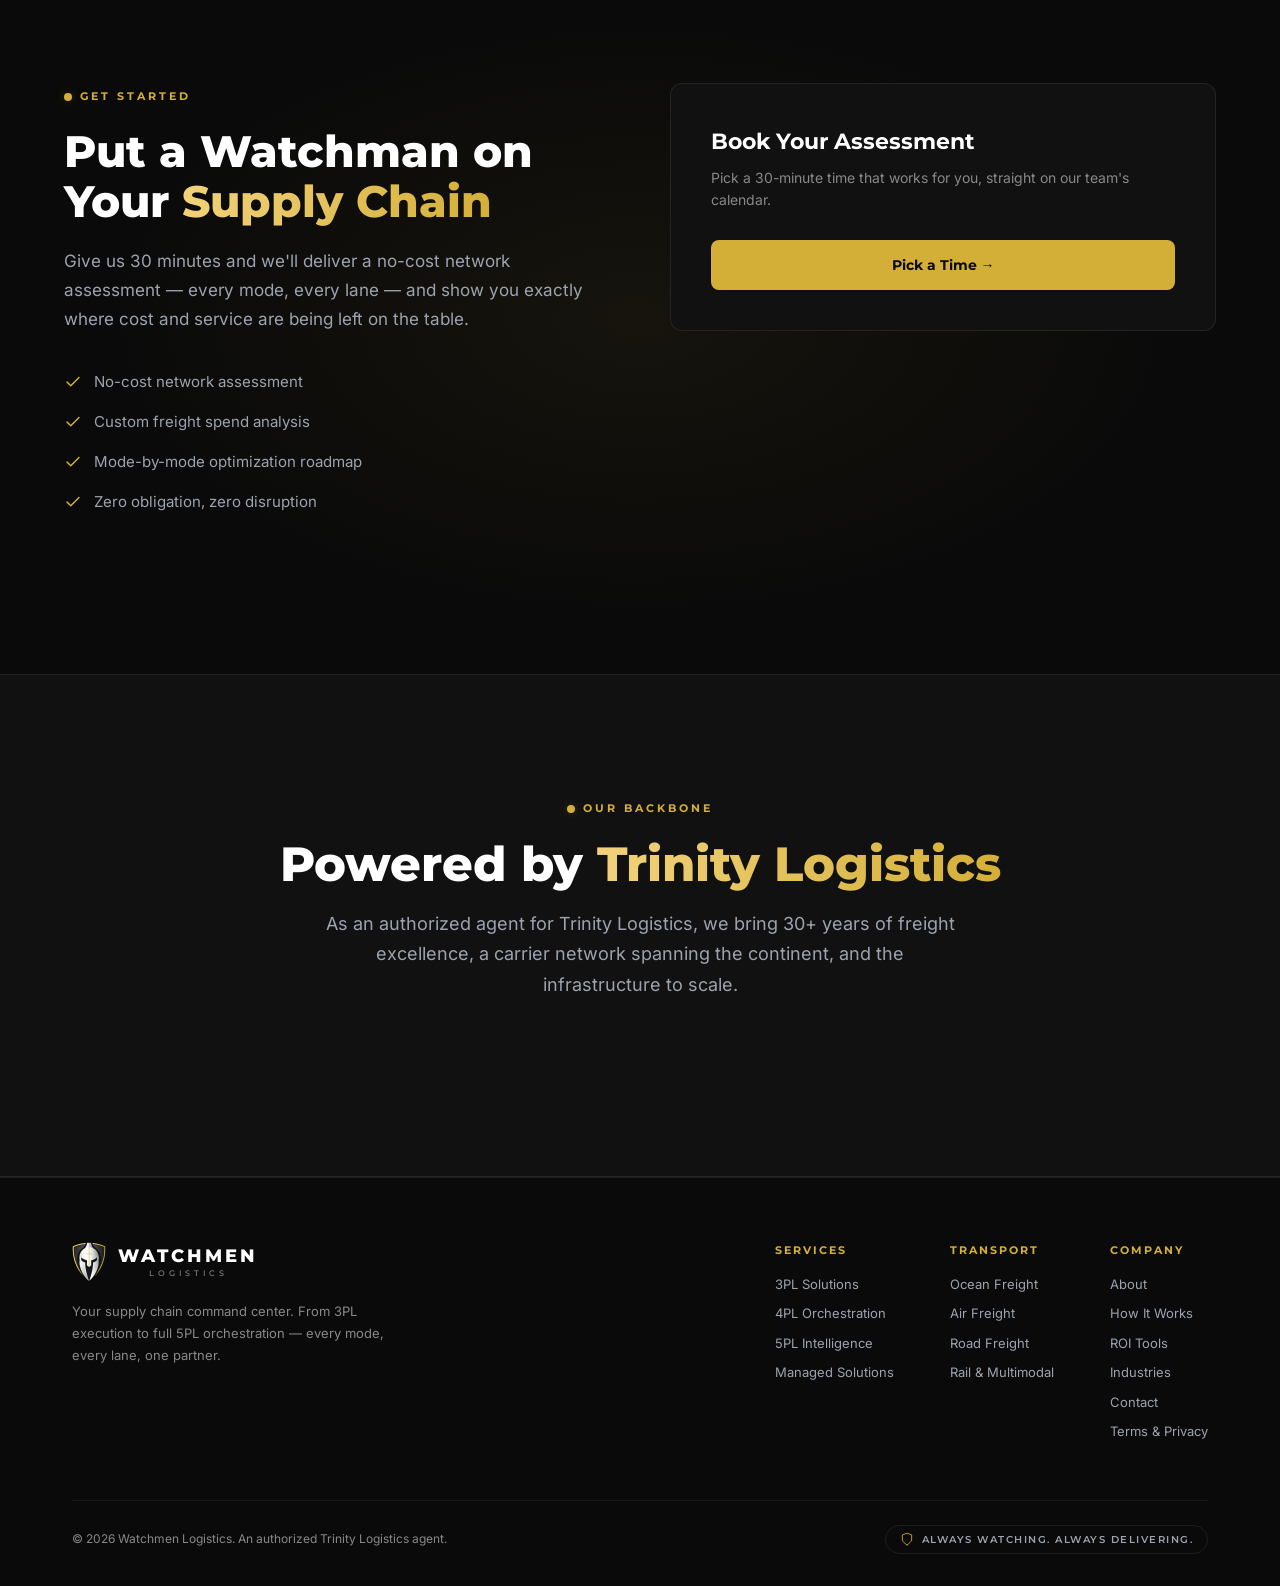
==== commit 2c0d13c5: "Security headers, security.txt, branded 404 and accessibility fixes Security - vercel.json sends a C" ====
--- a/index.html
+++ b/index.html
@@ -46,7 +46,7 @@
       --border:      rgba(255,255,255,0.08);
       --border-gold: rgba(212,175,55,0.25);
       --white:       #FFFFFF;
-      --gray:        #6B7280;
+      --gray:        #888888;
       --gray-lt:     #9CA3AF;
       --gold:        #D4AF37;
       --gold-deep:   #A8892C;
@@ -1484,6 +1484,7 @@
     <a href="/#contact">Contact</a>
     <a href="https://watchmenhq.elyonsci.ai/book/watchmen-team" target="_blank" rel="noopener" class="wm-cta">See What's Possible &rarr;</a>
   </nav>
+  <main id="main">
 
   <!-- Mobile Menu -->
 
@@ -2307,6 +2308,7 @@
     </div>
   </section>
 
+  </main>
   <footer class="wm-footer">
     <div class="wm-footer-wrap">
       <div class="wm-footer-top">
@@ -2319,21 +2321,21 @@
         </div>
         <div class="wm-footer-cols">
           <div class="wm-footer-col">
-            <h4>Services</h4>
+            <h3>Services</h3>
             <a href="/#services">3PL Solutions</a>
             <a href="/#services">4PL Orchestration</a>
             <a href="/#fivepl">5PL Intelligence</a>
             <a href="/#capabilities">Managed Solutions</a>
           </div>
           <div class="wm-footer-col">
-            <h4>Transport</h4>
+            <h3>Transport</h3>
             <a href="/#modes">Ocean Freight</a>
             <a href="/#modes">Air Freight</a>
             <a href="/#modes">Road Freight</a>
             <a href="/#modes">Rail &amp; Multimodal</a>
           </div>
           <div class="wm-footer-col">
-            <h4>Company</h4>
+            <h3>Company</h3>
             <a href="/#trinity">About</a>
             <a href="/how-it-works">How It Works</a>
             <a href="/roi">ROI Tools</a>
--- a/site.css
+++ b/site.css
@@ -8,7 +8,7 @@
   --wm-surface:     #111111;
   --wm-border:      rgba(255,255,255,0.08);
   --wm-white:       #FFFFFF;
-  --wm-gray:        #6B7280;
+  --wm-gray:        #888888;  /* 5.6:1 on --wm-bg; #6B7280 measured 4.1:1 */
   --wm-gray-lt:     #9CA3AF;
   --wm-gold:        #D4AF37;
   --wm-gold-bright: #F1D27A;
@@ -178,7 +178,7 @@
   font-size: 13px; line-height: 1.7; color: var(--wm-gray);
 }
 .wm-footer-cols { display: flex; gap: 56px; flex-wrap: wrap; }
-.wm-footer-col h4 {
+.wm-footer-col h3 {
   margin: 0 0 16px;
   font-family: 'Montserrat', sans-serif;
   font-size: 11px; font-weight: 700;
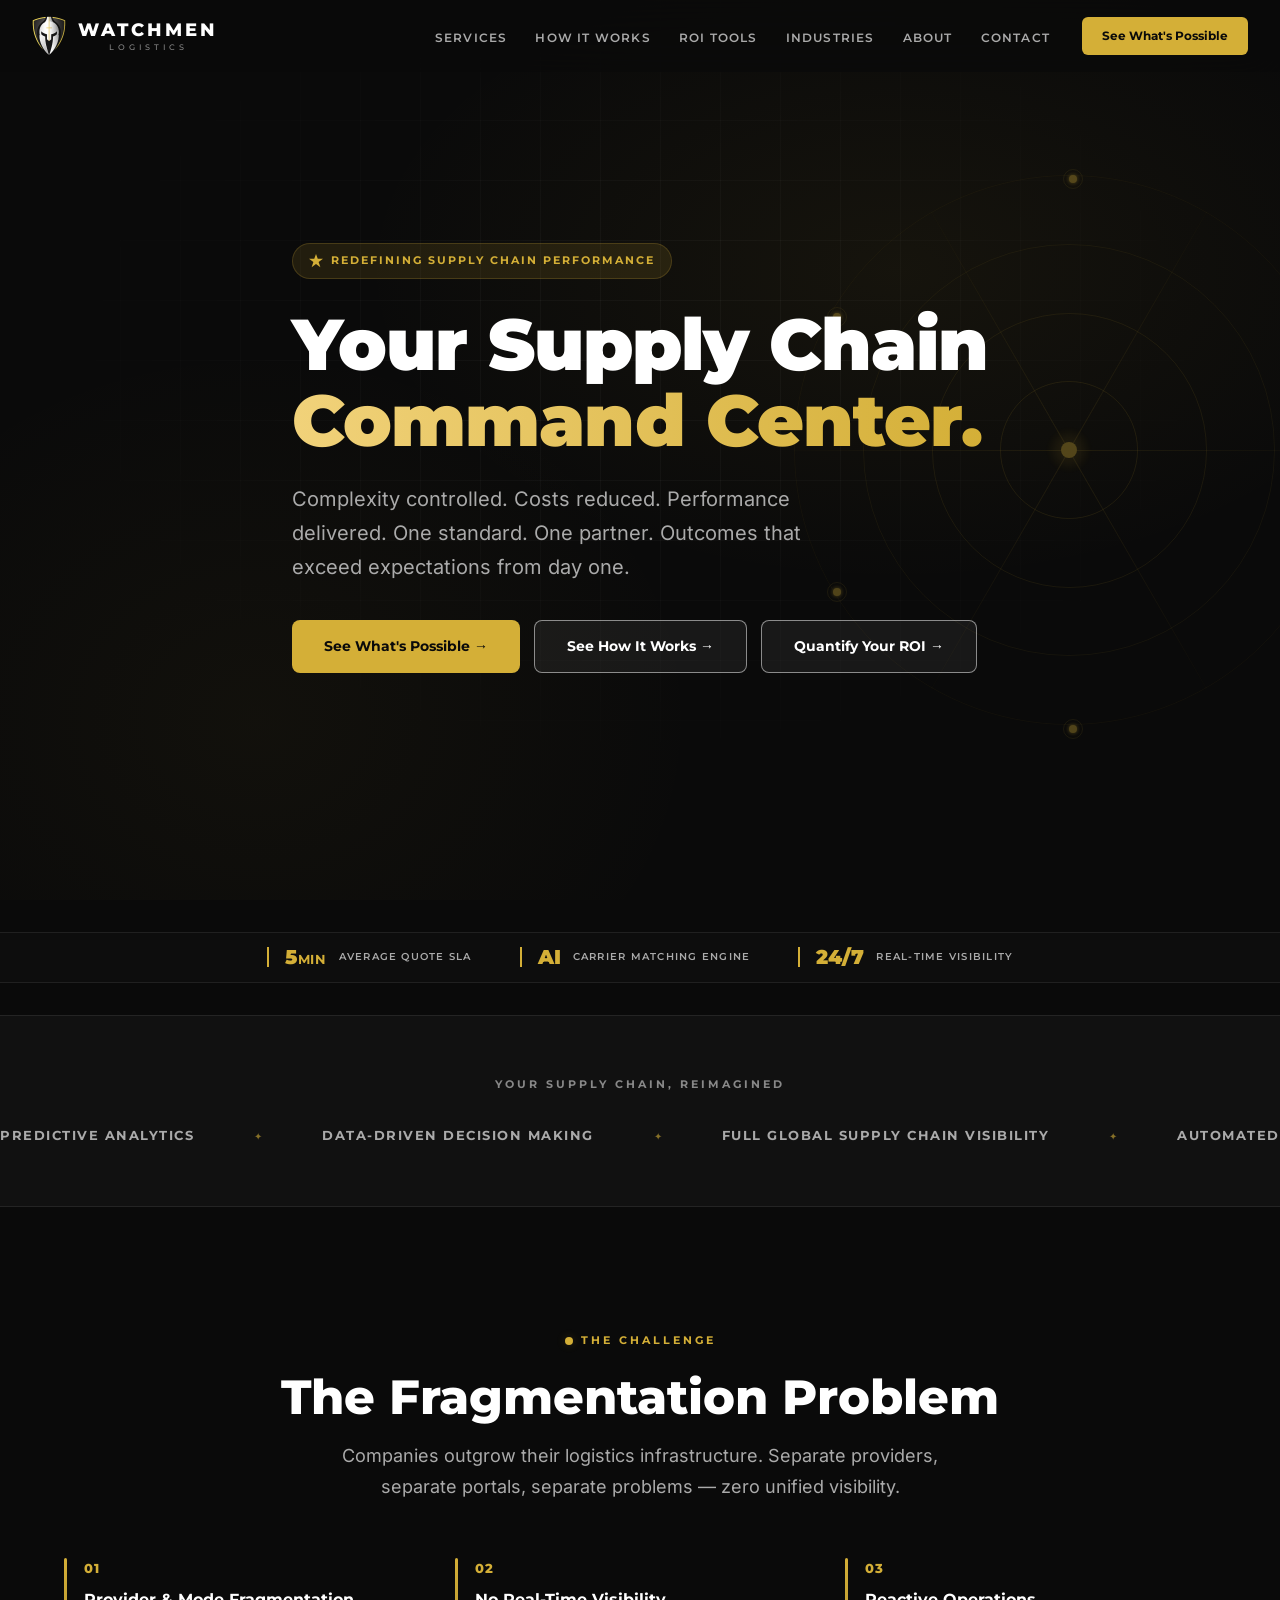
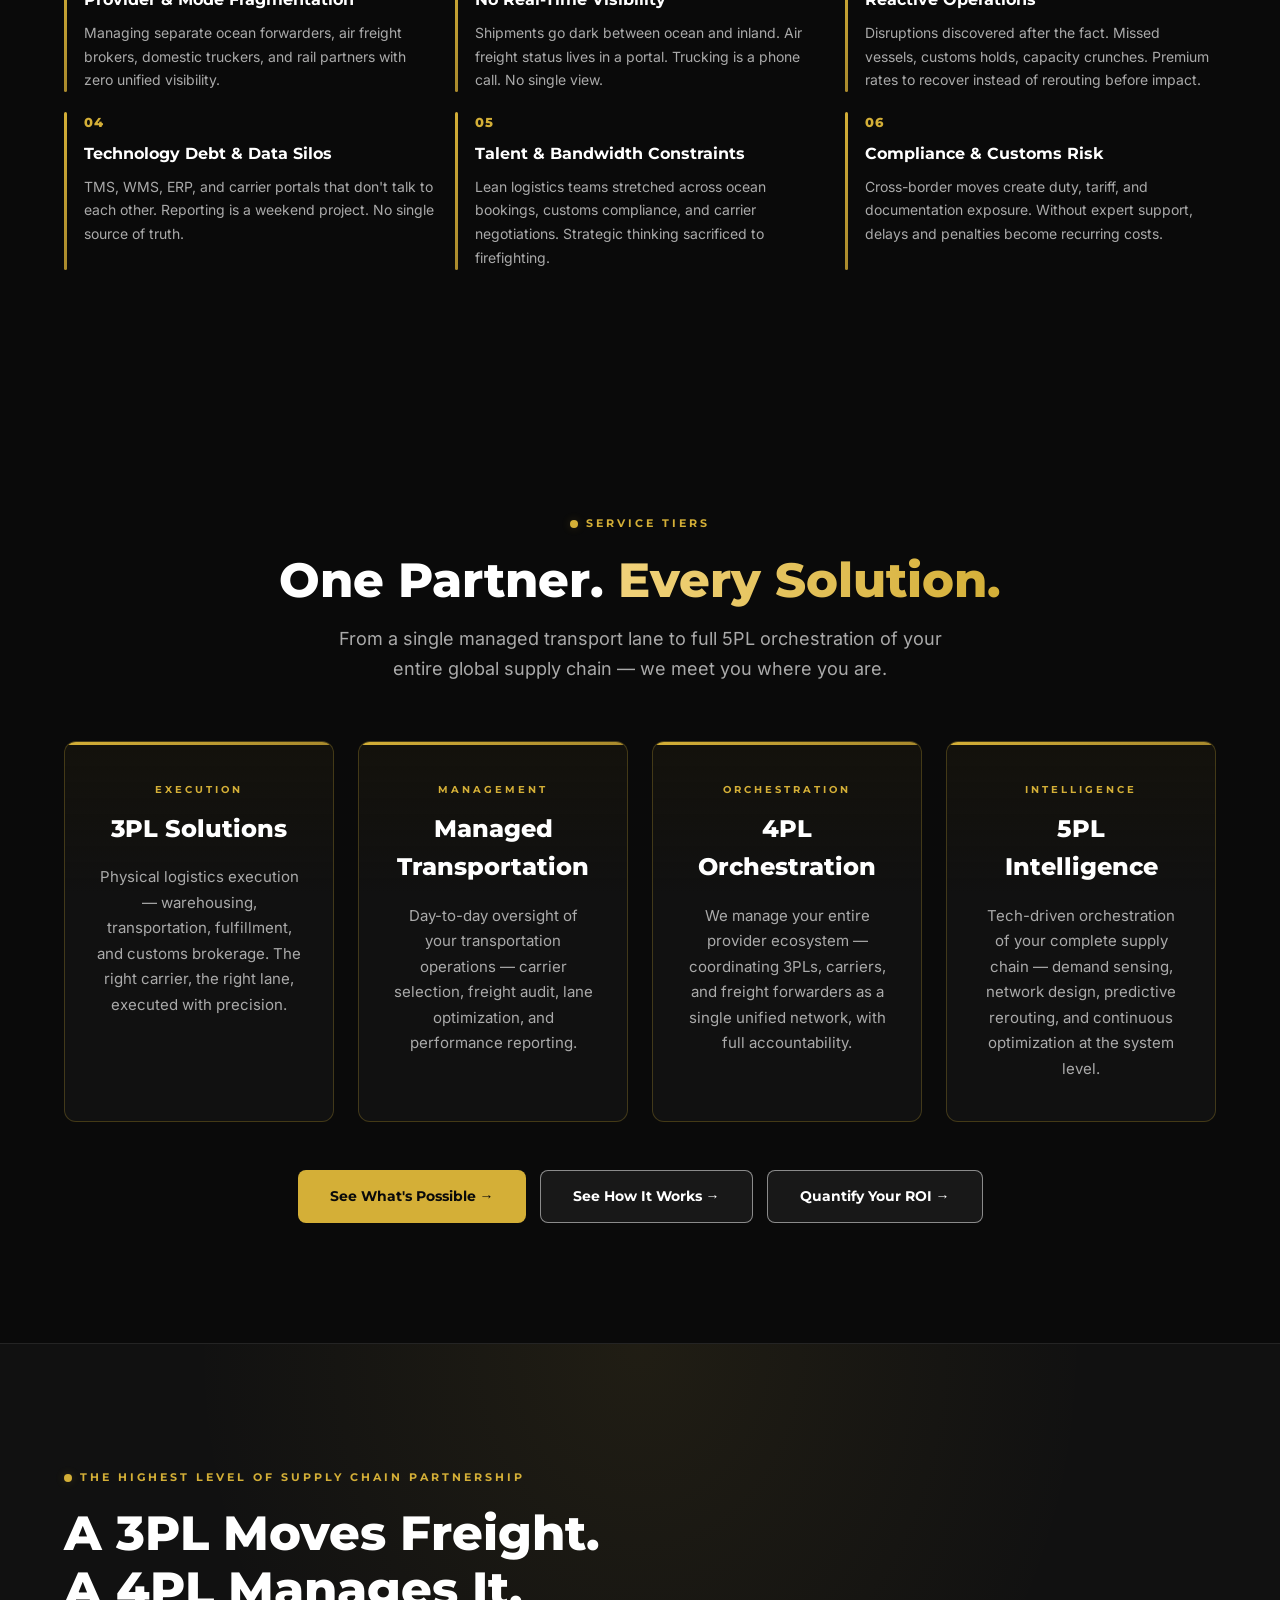
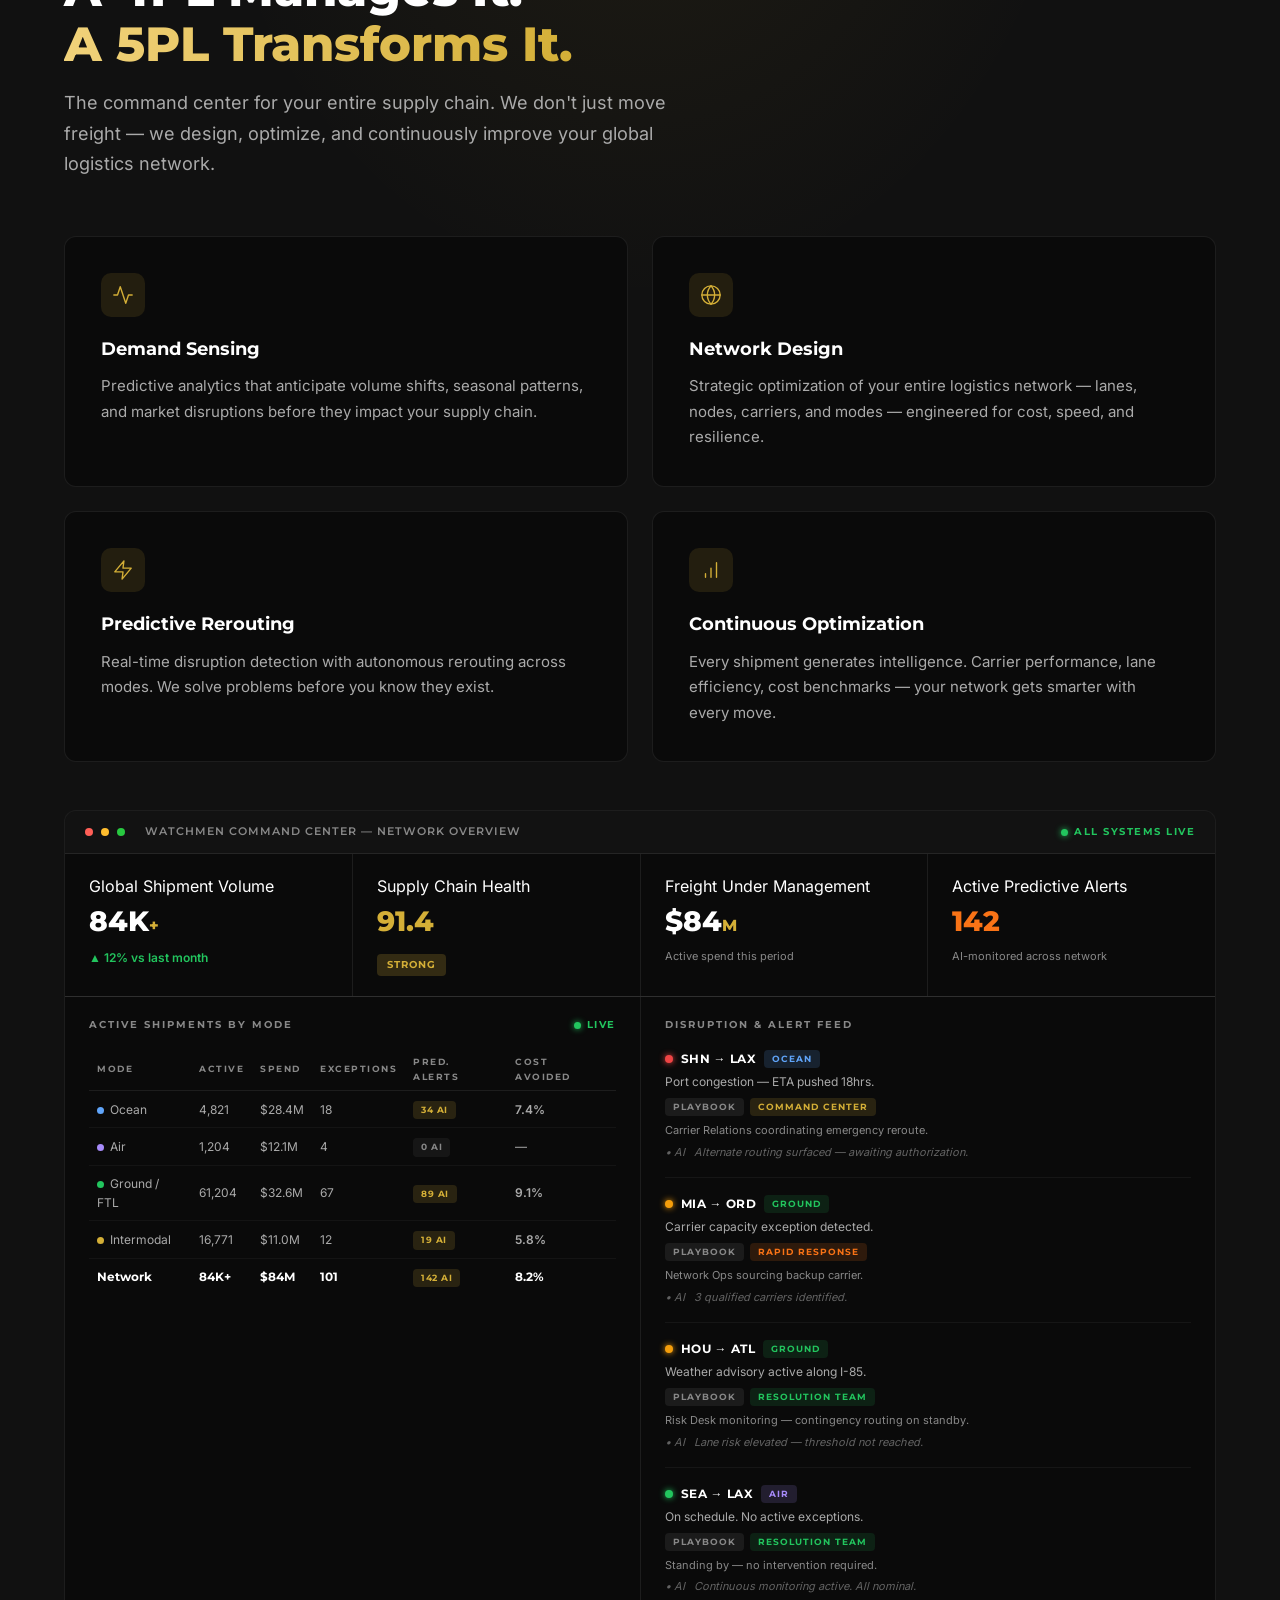
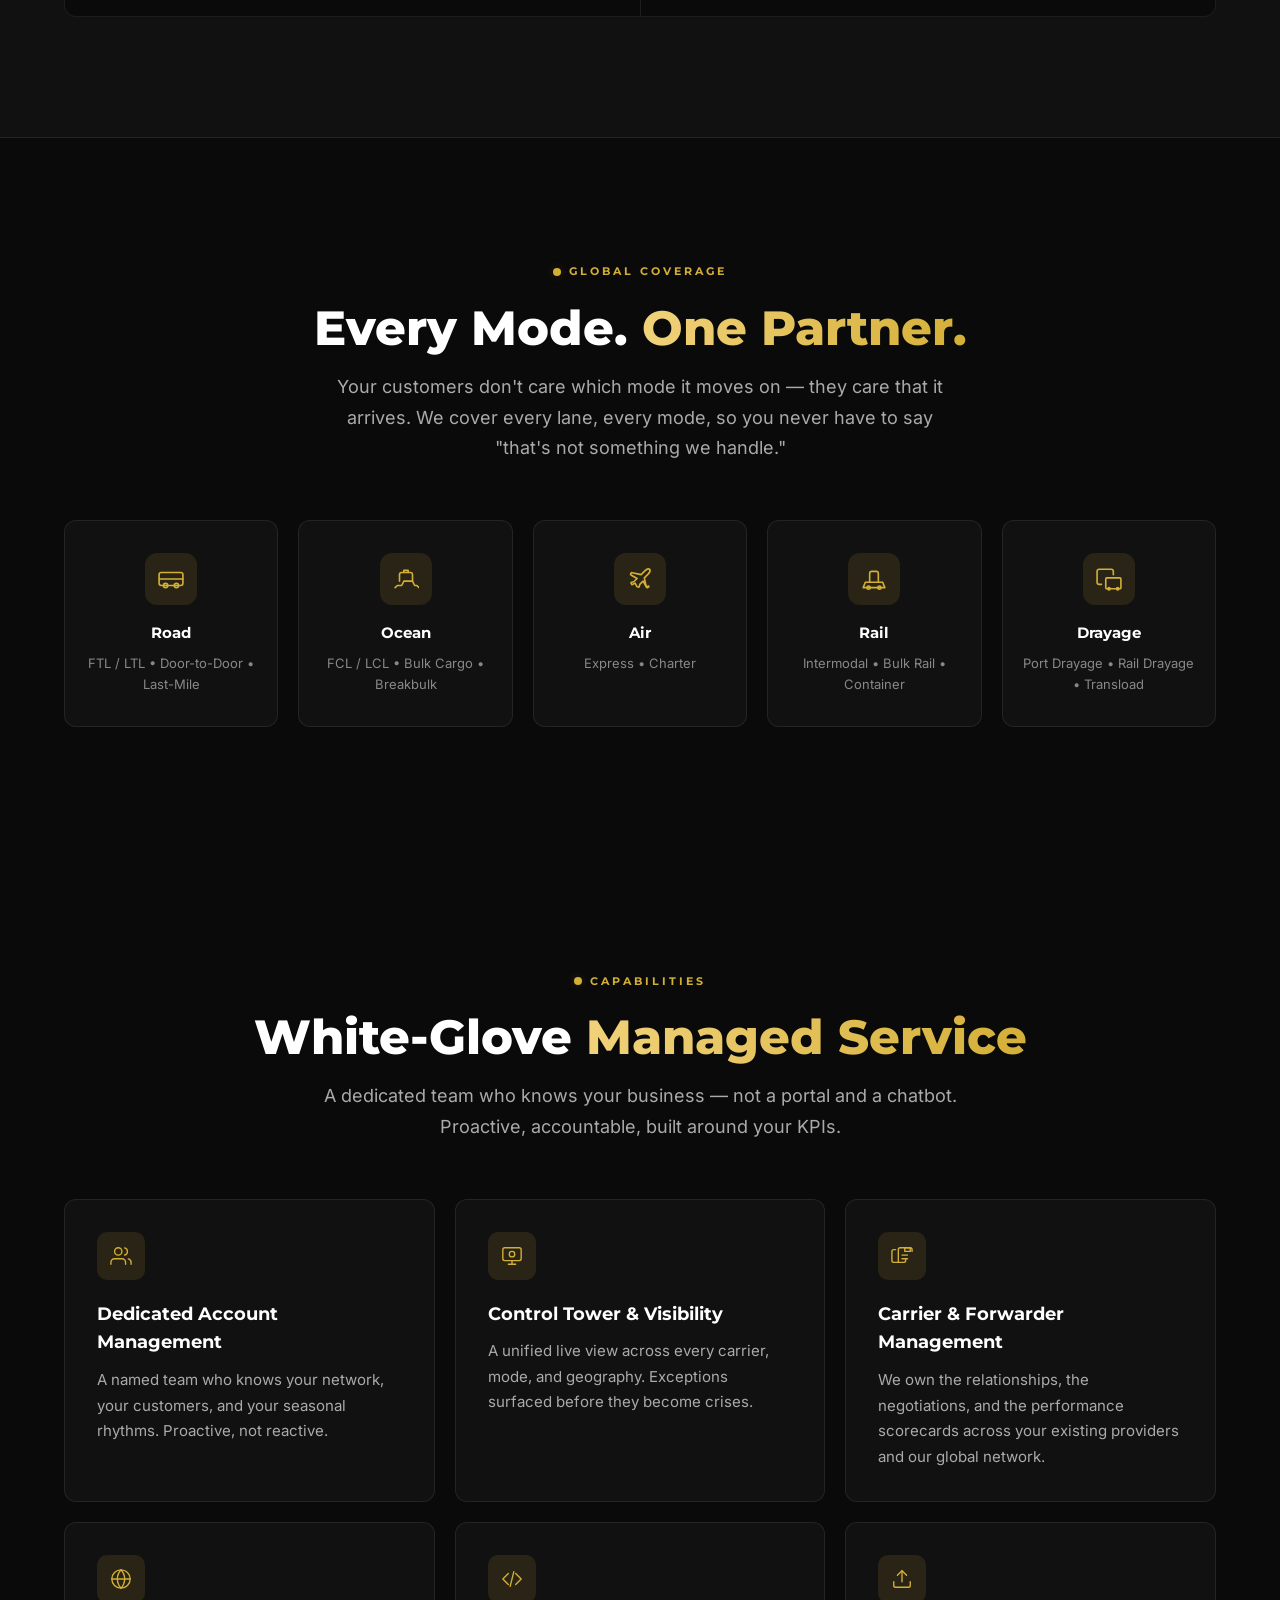
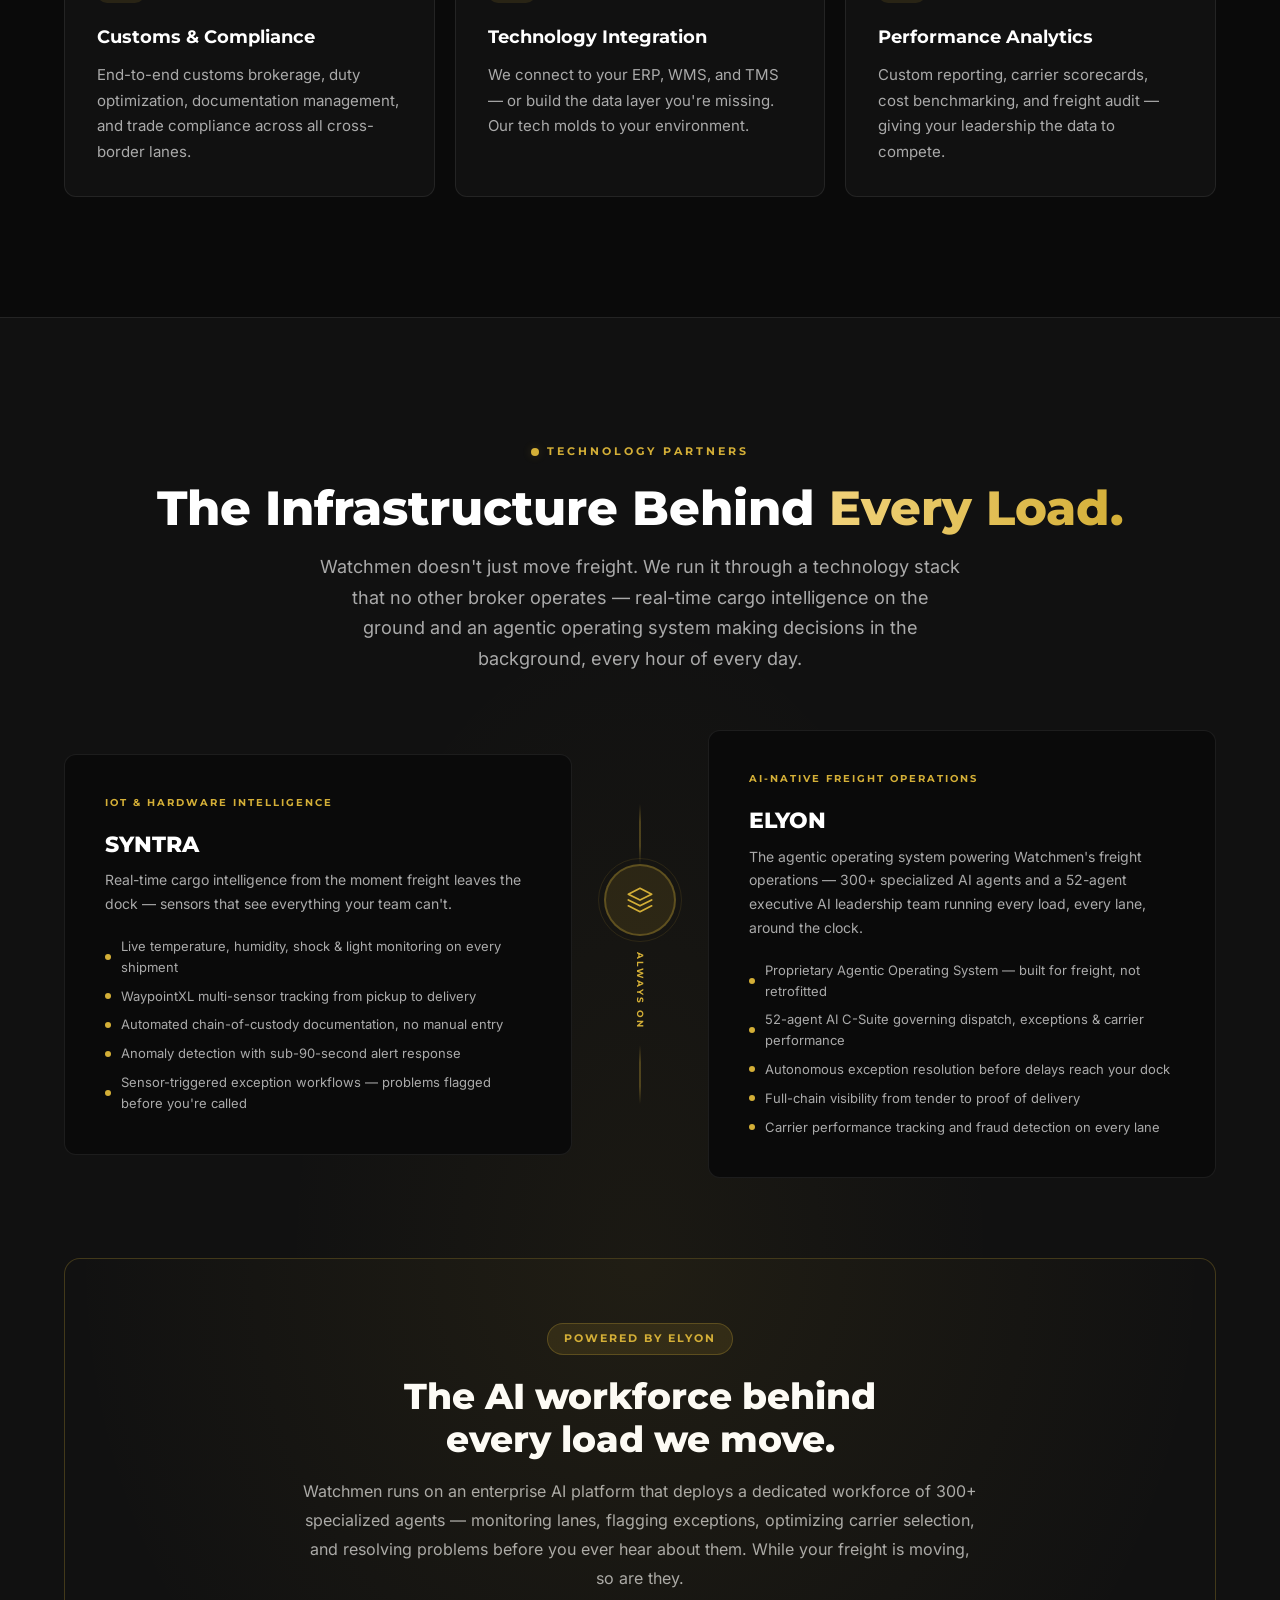
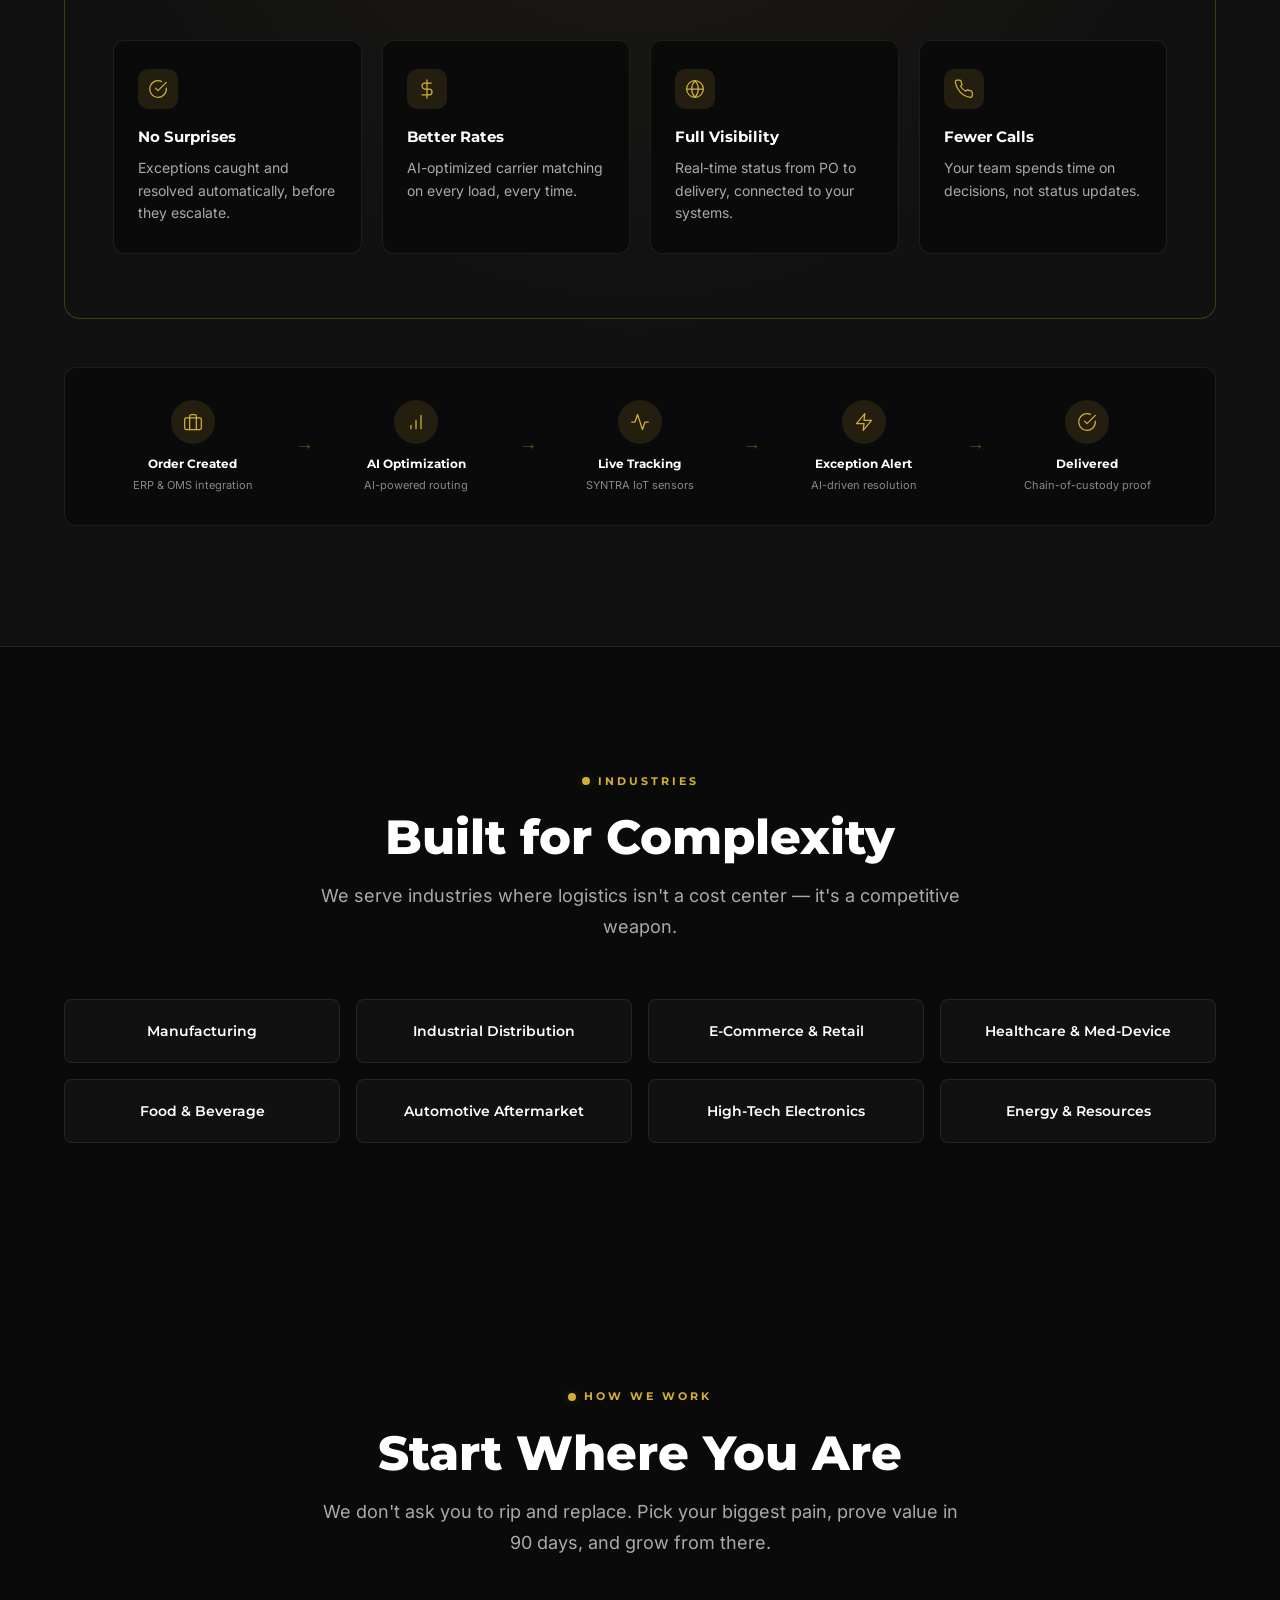
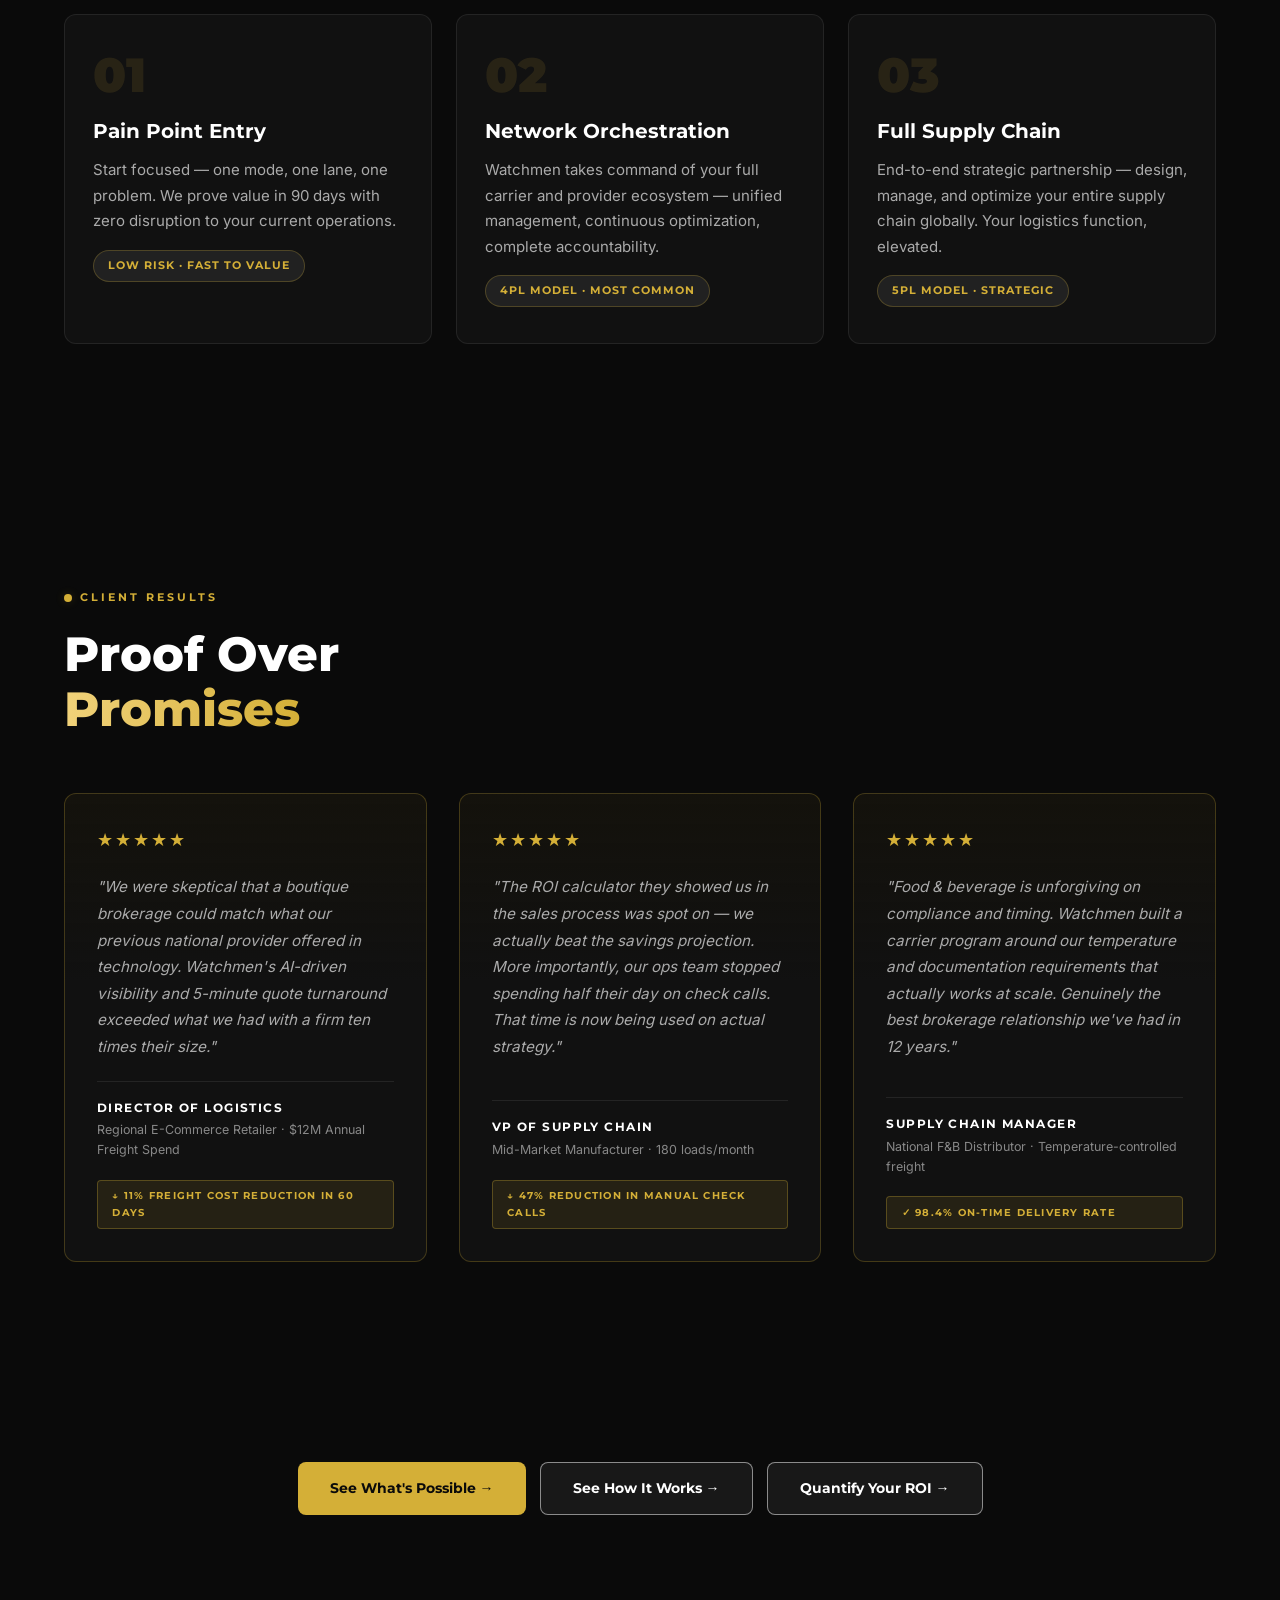
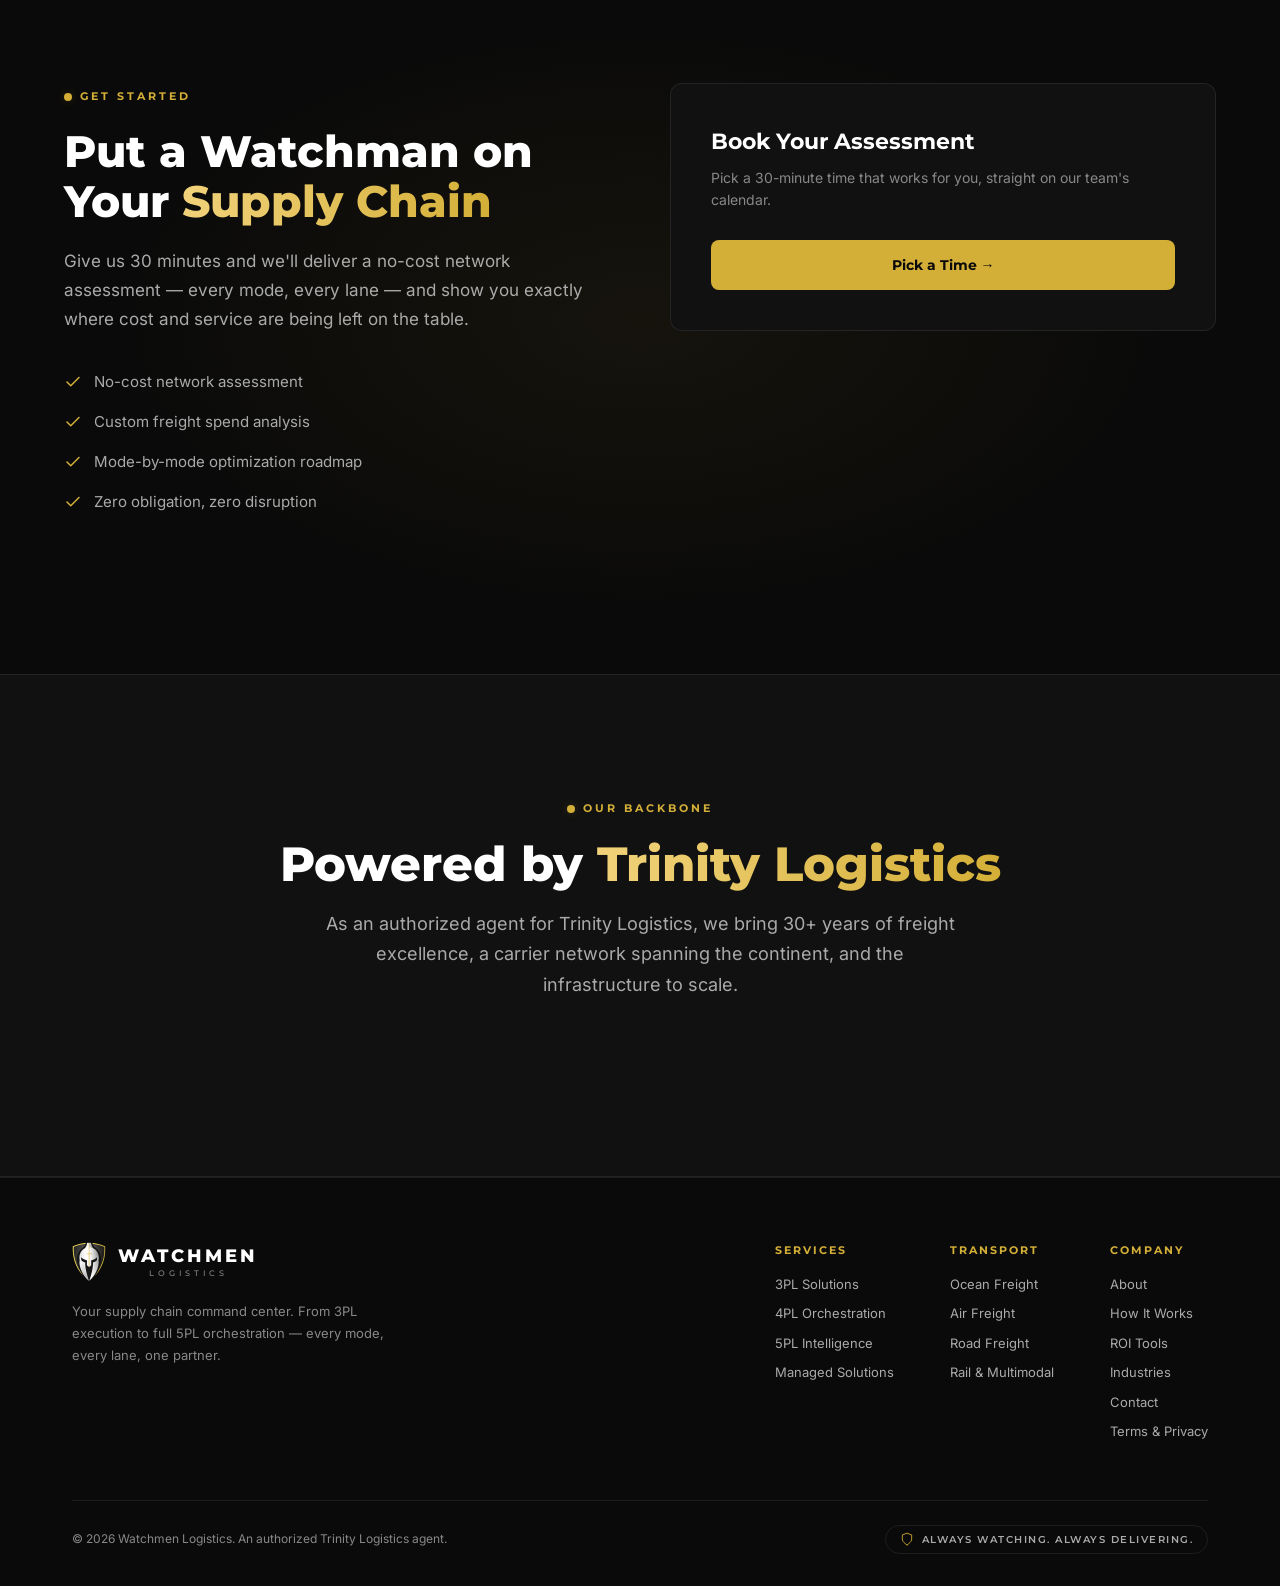
==== commit 1a6c0d05: "One token source and shared chrome with a sync check Tokens - Every colour, border and spacing token" ====
--- a/index.html
+++ b/index.html
@@ -35,31 +35,6 @@
   <script type="application/ld+json">{"@context":"https://schema.org","@graph":[{"@type":"Organization","@id":"https://watchmenlogistics.com/#organization","name":"Watchmen Logistics","url":"https://watchmenlogistics.com/","logo":"https://watchmenlogistics.com/logos/watchmen-logo-full.png","image":"https://watchmenlogistics.com/og/watchmen-og.jpg","description":"Managed logistics and supply chain orchestration, from 3PL execution to 5PL, across ocean, air, truck and rail. Authorized Trinity Logistics agent.","email":"info@watchmen-logistics.com"},{"@type":"WebSite","@id":"https://watchmenlogistics.com/#website","name":"Watchmen Logistics","url":"https://watchmenlogistics.com/","publisher":{"@id":"https://watchmenlogistics.com/#organization"}}]}</script>
 
   <style>
-    /* ============================================================
-       TOKENS
-    ============================================================ */
-    :root {
-      --bg:          #0A0A0A;
-      --surface:     #111111;
-      --surface-2:   #1A1A1A;
-      --surface-3:   #222222;
-      --border:      rgba(255,255,255,0.08);
-      --border-gold: rgba(212,175,55,0.25);
-      --white:       #FFFFFF;
-      --gray:        #888888;
-      --gray-lt:     #9CA3AF;
-      --gold:        #D4AF37;
-      --gold-deep:   #A8892C;
-      --gold-bright: #F1D27A;
-      --gold-dim:    rgba(212,175,55,0.10);
-      --gold-glow:   rgba(212,175,55,0.20);
-      --grad:        linear-gradient(135deg, #D4AF37 0%, #A8892C 100%);
-      --grad-text:   linear-gradient(90deg, #F1D27A 0%, #D4AF37 100%);
-      --max-w:       1200px;
-      --nav-h:       72px;
-      --radius:      12px;
-      --section-pad: clamp(80px, 10vw, 120px);
-    }
 
     /* ============================================================
        RESET
@@ -67,7 +42,7 @@
     *, *::before, *::after { box-sizing: border-box; margin: 0; padding: 0; }
     html { scroll-behavior: smooth; scroll-padding-top: var(--nav-h); }
     body {
-      background: var(--bg);
+      background: var(--black);
       color: var(--white);
       font-family: 'Inter', sans-serif;
       font-size: 16px;
@@ -141,8 +116,8 @@
       color: var(--gold);
     }
     .card {
-      background: var(--surface);
-      border: 1px solid var(--border);
+      background: var(--charcoal);
+      border: 1px solid var(--border-soft);
       border-radius: var(--radius);
       padding: 32px;
       transition: border-color 0.3s ease, box-shadow 0.3s ease;
@@ -195,7 +170,7 @@
       background:
         radial-gradient(ellipse 60% 50% at 70% 30%, rgba(212,175,55,0.06) 0%, transparent 70%),
         radial-gradient(ellipse 50% 60% at 20% 80%, rgba(212,175,55,0.04) 0%, transparent 70%),
-        var(--bg);
+        var(--black);
     }
     .hero-grid {
       position: absolute; inset: 0; z-index: 0;
@@ -342,7 +317,7 @@
     .hero-stats {
       display: flex; flex-wrap: wrap; gap: 40px;
       padding-top: 40px;
-      border-top: 1px solid var(--border);
+      border-top: 1px solid var(--border-soft);
     }
     .hero-stat .num {
       font-family: 'Montserrat', sans-serif;
@@ -360,9 +335,9 @@
     ============================================================ */
     .trusted {
       padding: 60px 0;
-      border-top: 1px solid var(--border);
-      border-bottom: 1px solid var(--border);
-      background: var(--surface);
+      border-top: 1px solid var(--border-soft);
+      border-bottom: 1px solid var(--border-soft);
+      background: var(--charcoal);
       overflow: hidden;
     }
     .trusted-label {
@@ -437,8 +412,8 @@
     ============================================================ */
     .proof-strip {
       background: #0d0d0d;
-      border-top: 1px solid var(--border);
-      border-bottom: 1px solid var(--border);
+      border-top: 1px solid var(--border-soft);
+      border-bottom: 1px solid var(--border-soft);
       padding: 0.9rem 0;
       margin: 2rem 0;
     }
@@ -524,8 +499,8 @@
       gap: 24px;
     }
     .tier-card {
-      background: var(--surface);
-      border: 1px solid var(--border);
+      background: var(--charcoal);
+      border: 1px solid var(--border-soft);
       border-radius: var(--radius);
       padding: 40px 32px;
       text-align: center;
@@ -536,7 +511,7 @@
     .tier-card::before {
       content: ''; position: absolute; top: 0; left: 0; right: 0;
       height: 3px;
-      background: var(--border);
+      background: var(--border-soft);
       transition: background 0.4s ease;
     }
     .tier-card .tier-label {
@@ -556,7 +531,7 @@
     }
     .tier-card.featured {
       border-color: var(--border-gold);
-      background: linear-gradient(180deg, rgba(212,175,55,0.05) 0%, var(--surface) 40%);
+      background: linear-gradient(180deg, rgba(212,175,55,0.05) 0%, var(--charcoal) 40%);
     }
     .tier-card.featured::before {
       background: var(--grad);
@@ -574,9 +549,9 @@
     ============================================================ */
     .fivepl {
       position: relative;
-      background: var(--surface);
-      border-top: 1px solid var(--border);
-      border-bottom: 1px solid var(--border);
+      background: var(--charcoal);
+      border-top: 1px solid var(--border-soft);
+      border-bottom: 1px solid var(--border-soft);
     }
     .fivepl-glow {
       position: absolute; inset: 0;
@@ -591,8 +566,8 @@
       position: relative;
     }
     .fivepl-card {
-      background: var(--bg);
-      border: 1px solid var(--border);
+      background: var(--black);
+      border: 1px solid var(--border-soft);
       border-radius: var(--radius);
       padding: 36px;
       transition: border-color 0.3s ease;
@@ -603,8 +578,8 @@
     /* 5PL Dashboard mockup */
     .fivepl-dashboard {
       margin-top: 48px;
-      background: var(--bg);
-      border: 1px solid var(--border);
+      background: var(--black);
+      border: 1px solid var(--border-soft);
       border-radius: var(--radius);
       overflow: hidden;
       position: relative;
@@ -613,7 +588,7 @@
       display: flex; align-items: center; gap: 8px;
       padding: 12px 20px;
       background: rgba(255,255,255,0.03);
-      border-bottom: 1px solid var(--border);
+      border-bottom: 1px solid var(--border-soft);
     }
     .dash-dot { width: 8px; height: 8px; border-radius: 50%; }
     .dash-dot.red { background: #ff5f57; }
@@ -630,10 +605,10 @@
       display: grid;
       grid-template-columns: 1fr 1fr 1fr;
       gap: 1px;
-      background: var(--border);
+      background: var(--border-soft);
     }
     .dash-panel {
-      background: var(--bg);
+      background: var(--black);
       padding: 24px;
     }
     .dash-panel .label {
@@ -684,7 +659,7 @@
     }
     .dash-route .line-track {
       flex: 1; height: 2px;
-      background: var(--border);
+      background: var(--border-soft);
       border-radius: 2px;
       position: relative;
       overflow: hidden;
@@ -733,11 +708,11 @@
     }
     .dash-kpi-row {
       display: grid; grid-template-columns: repeat(4,1fr);
-      gap: 1px; background: var(--border);
-      border-bottom: 1px solid var(--border);
+      gap: 1px; background: var(--border-soft);
+      border-bottom: 1px solid var(--border-soft);
     }
     .dash-kpi {
-      background: var(--bg); padding: 20px 24px;
+      background: var(--black); padding: 20px 24px;
     }
     .dash-metric.gold { color: var(--gold); }
     .dash-metric.alert { color: #F97316; }
@@ -754,10 +729,10 @@
     .dash-sub { font-size: 11px; color: var(--gray); margin-top: 4px; }
     .dash-bottom {
       display: grid; grid-template-columns: 1fr 1fr;
-      gap: 1px; background: var(--border);
+      gap: 1px; background: var(--border-soft);
     }
     .dash-table-wrap, .dash-alert-wrap {
-      background: var(--bg); padding: 20px 24px;
+      background: var(--black); padding: 20px 24px;
     }
     .dash-section-header {
       font-family: 'Montserrat', sans-serif;
@@ -775,7 +750,7 @@
       font-size: 9px; font-weight: 700;
       letter-spacing: 1.5px; text-transform: uppercase;
       color: var(--gray); padding: 6px 8px;
-      border-bottom: 1px solid var(--border);
+      border-bottom: 1px solid var(--border-soft);
       text-align: left;
     }
     .dash-table tbody td {
@@ -787,7 +762,7 @@
       color: var(--white) !important;
       font-family: 'Montserrat', sans-serif;
       font-weight: 700; font-size: 12px;
-      border-top: 1px solid var(--border);
+      border-top: 1px solid var(--border-soft);
       border-bottom: none !important;
     }
     .mode-dot {
@@ -882,8 +857,8 @@
       gap: 20px;
     }
     .mode-card {
-      background: var(--surface);
-      border: 1px solid var(--border);
+      background: var(--charcoal);
+      border: 1px solid var(--border-soft);
       border-radius: var(--radius);
       padding: 32px 20px;
       text-align: center;
@@ -924,9 +899,9 @@
     ============================================================ */
     .tech-partners {
       position: relative;
-      background: var(--surface);
-      border-top: 1px solid var(--border);
-      border-bottom: 1px solid var(--border);
+      background: var(--charcoal);
+      border-top: 1px solid var(--border-soft);
+      border-bottom: 1px solid var(--border-soft);
       overflow: hidden;
     }
     .tech-partners-glow {
@@ -943,8 +918,8 @@
       position: relative;
     }
     .partner-card {
-      background: var(--bg);
-      border: 1px solid var(--border);
+      background: var(--black);
+      border: 1px solid var(--border-soft);
       border-radius: var(--radius);
       padding: 40px;
       position: relative;
@@ -1028,8 +1003,8 @@
     /* End-to-end flow bar */
     .e2e-flow {
       margin-top: 48px;
-      background: var(--bg);
-      border: 1px solid var(--border);
+      background: var(--black);
+      border: 1px solid var(--border-soft);
       border-radius: var(--radius);
       padding: 32px;
       display: flex;
@@ -1088,7 +1063,7 @@
     .elyon-powered {
       margin-top: 80px;
       padding: 64px 48px;
-      background: var(--surface);
+      background: var(--charcoal);
       border: 1px solid var(--border-gold);
       border-radius: 16px;
       position: relative;
@@ -1132,8 +1107,8 @@
       gap: 20px;
     }
     .elyon-outcome {
-      background: var(--bg);
-      border: 1px solid var(--border);
+      background: var(--black);
+      border: 1px solid var(--border-soft);
       border-radius: 12px;
       padding: 28px 24px;
       transition: border-color 0.3s ease;
@@ -1177,8 +1152,8 @@
       gap: 16px;
     }
     .industry-tag {
-      background: var(--surface);
-      border: 1px solid var(--border);
+      background: var(--charcoal);
+      border: 1px solid var(--border-soft);
       border-radius: 8px;
       padding: 20px 24px;
       font-family: 'Montserrat', sans-serif;
@@ -1195,9 +1170,9 @@
        TRINITY PARTNERSHIP
     ============================================================ */
     .trinity {
-      background: var(--surface);
-      border-top: 1px solid var(--border);
-      border-bottom: 1px solid var(--border);
+      background: var(--charcoal);
+      border-top: 1px solid var(--border-soft);
+      border-bottom: 1px solid var(--border-soft);
     }
     .trinity-stats {
       display: grid;
@@ -1208,8 +1183,8 @@
     .trinity-stat {
       text-align: center;
       padding: 28px 20px;
-      background: var(--bg);
-      border: 1px solid var(--border);
+      background: var(--black);
+      border: 1px solid var(--border-soft);
       border-radius: var(--radius);
     }
     .trinity-stat .num {
@@ -1233,8 +1208,8 @@
       position: relative;
     }
     .engage-card {
-      background: var(--surface);
-      border: 1px solid var(--border);
+      background: var(--charcoal);
+      border: 1px solid var(--border-soft);
       border-radius: var(--radius);
       padding: 36px 28px;
       position: relative;
@@ -1275,14 +1250,14 @@
       margin-top: 3rem;
     }
     .testimonial-card {
-      background: var(--surface);
+      background: var(--charcoal);
       border: 1px solid var(--border-gold);
       border-radius: 12px;
       padding: 2rem;
       display: flex;
       flex-direction: column;
       gap: 1.25rem;
-      background: linear-gradient(180deg, rgba(212,175,55,0.05) 0%, var(--surface) 40%);
+      background: linear-gradient(180deg, rgba(212,175,55,0.05) 0%, var(--charcoal) 40%);
     }
     .t-stars {
       color: var(--gold);
@@ -1298,7 +1273,7 @@
       margin: 0;
     }
     .t-attribution {
-      border-top: 1px solid var(--border);
+      border-top: 1px solid var(--border-soft);
       padding-top: 1rem;
     }
     .t-name {
@@ -1372,8 +1347,8 @@
       stroke-width: 2; flex-shrink: 0;
     }
     .contact-form {
-      background: var(--surface);
-      border: 1px solid var(--border);
+      background: var(--charcoal);
+      border: 1px solid var(--border-soft);
       border-radius: var(--radius);
       padding: 40px;
     }
@@ -1455,6 +1430,7 @@
   <!-- ============================================================
        NAVIGATION
   ============================================================ -->
+  <!-- chrome:nav -->
   <header class="wm-nav" id="wmNav">
     <div class="wm-nav-inner">
       <a href="/" class="wm-logo" aria-label="Watchmen Logistics home">
@@ -1484,6 +1460,7 @@
     <a href="/#contact">Contact</a>
     <a href="https://watchmenhq.elyonsci.ai/book/watchmen-team" target="_blank" rel="noopener" class="wm-cta">See What's Possible &rarr;</a>
   </nav>
+  <!-- /chrome:nav -->
   <main id="main">
 
   <!-- Mobile Menu -->
@@ -2241,7 +2218,7 @@
   <!-- ============================================================
        MID-PAGE CTA BUTTONS
   ============================================================ -->
-  <div style="padding: 2rem 0 3rem; background: var(--bg);">
+  <div style="padding: 2rem 0 3rem; background: var(--black);">
     <div class="wrap">
       <div class="cta-btns">
         <a href="https://watchmenhq.elyonsci.ai/book/watchmen-team" target="_blank" rel="noopener" class="btn btn-primary">See What's Possible &rarr;</a>
@@ -2309,6 +2286,7 @@
   </section>
 
   </main>
+  <!-- chrome:footer -->
   <footer class="wm-footer">
     <div class="wm-footer-wrap">
       <div class="wm-footer-top">
@@ -2354,6 +2332,7 @@
       </div>
     </div>
   </footer>
+  <!-- /chrome:footer -->
 
   <!-- ============================================================
        JAVASCRIPT
--- a/site.css
+++ b/site.css
@@ -4,21 +4,37 @@
    header or footer lives there any more, so the pages can't drift apart.
 ============================================================ */
 :root {
-  --wm-bg:          #0A0A0A;
-  --wm-surface:     #111111;
-  --wm-border:      rgba(255,255,255,0.08);
-  --wm-white:       #FFFFFF;
-  --wm-gray:        #888888;  /* 5.6:1 on --wm-bg; #6B7280 measured 4.1:1 */
-  --wm-gray-lt:     #9CA3AF;
-  --wm-gold:        #D4AF37;
-  --wm-gold-bright: #F1D27A;
-  --wm-gold-glow:   rgba(212,175,55,0.20);
-  --wm-nav-h:       72px;
+  /* One token set for the whole site. Pages use var(--name) and declare no
+     :root of their own. Text greys are measured against --black/--charcoal:
+     --gray #888888 is 5.6:1 / 5.3:1, --gray-lt #AAAAAA is 8.5:1 / 8.1:1. */
+  --black:          #0A0A0A;
+  --charcoal:       #111111;
+  --surface:        #141414;
+  --surface2:       #1A1A1A;
+  --border:         #222222;
+  --border2:        #2A2A2A;
+  --border-soft:    rgba(255,255,255,0.08);
+  --border-gold:    rgba(212,175,55,0.25);
+  --gold-border:    rgba(212,175,55,0.3);
+  --white:          #FFFFFF;
+  --gray:           #888888;
+  --gray-lt:        #AAAAAA;
+  --red:            #EF4444;
+  --gold:           #D4AF37;
+  --gold-bright:    #F1D27A;
+  --gold-dim:       rgba(212,175,55,0.12);
+  --gold-glow:      rgba(212,175,55,0.20);
+  --grad:           linear-gradient(135deg, #D4AF37 0%, #A8892C 100%);
+  --grad-text:      linear-gradient(90deg, #F1D27A 0%, #D4AF37 100%);
+  --max-w:          1200px;
+  --nav-h:          72px;
+  --radius:         12px;
+  --section-pad:    clamp(80px, 10vw, 120px);
 }
 
 /* Off-screen reveal animations must never widen the page. */
 html, body { overflow-x: clip; }
-html { scroll-padding-top: var(--wm-nav-h); }
+html { scroll-padding-top: var(--nav-h); }
 
 /* Pages set different body line-heights; the chrome must not inherit them. */
 .wm-nav, .wm-menu, .wm-footer { line-height: 1.5; }
@@ -27,7 +43,7 @@
 /* ---------- Header ---------- */
 .wm-nav {
   position: fixed; top: 0; left: 0; right: 0; z-index: 1000;
-  height: var(--wm-nav-h);
+  height: var(--nav-h);
   display: flex; align-items: center;
   background: rgba(10,10,10,0.72);
   backdrop-filter: blur(20px); -webkit-backdrop-filter: blur(20px);
@@ -37,7 +53,7 @@
 .wm-nav.scrolled,
 .wm-nav.menu-open {
   background: rgba(10,10,10,0.96);
-  border-bottom-color: var(--wm-border);
+  border-bottom-color: var(--border-soft);
 }
 .wm-nav-inner {
   width: 100%; max-width: 1280px; margin: 0 auto;
@@ -58,13 +74,13 @@
   font-family: 'Montserrat', sans-serif;
   font-size: 18px; font-weight: 800;
   letter-spacing: 3px; text-transform: uppercase;
-  color: var(--wm-white);
+  color: var(--white);
 }
 .wm-logo-text .sub {
   font-family: 'Montserrat', sans-serif;
   font-size: 8px; font-weight: 500;
   letter-spacing: 4px; text-transform: uppercase;
-  color: var(--wm-gray);
+  color: var(--gray);
   margin-top: 4px;
 }
 
@@ -78,18 +94,18 @@
   font-size: 12px; font-weight: 600;
   letter-spacing: 1.2px; text-transform: uppercase;
   white-space: nowrap;
-  color: var(--wm-gray-lt); text-decoration: none;
+  color: var(--gray-lt); text-decoration: none;
   transition: color 0.2s ease;
 }
 .wm-links a::after {
   content: ''; position: absolute; left: 0; bottom: -6px;
-  width: 0; height: 2px; background: var(--wm-gold);
+  width: 0; height: 2px; background: var(--gold);
   transition: width 0.25s ease;
 }
-.wm-links a:hover { color: var(--wm-white); }
+.wm-links a:hover { color: var(--white); }
 .wm-links a:hover::after,
 .wm-links a[aria-current="page"]::after { width: 100%; }
-.wm-links a[aria-current="page"] { color: var(--wm-white); }
+.wm-links a[aria-current="page"] { color: var(--white); }
 
 .wm-cta {
   display: inline-flex; align-items: center;
@@ -97,12 +113,12 @@
   font-size: 12px; font-weight: 700; line-height: 1;
   white-space: nowrap;
   padding: 13px 20px; border-radius: 6px;
-  background: var(--wm-gold); color: #0A0A0A; text-decoration: none;
+  background: var(--gold); color: #0A0A0A; text-decoration: none;
   transition: background 0.2s ease, box-shadow 0.2s ease;
 }
 .wm-cta:hover {
-  background: var(--wm-gold-bright);
-  box-shadow: 0 0 20px var(--wm-gold-glow);
+  background: var(--gold-bright);
+  box-shadow: 0 0 20px var(--gold-glow);
 }
 
 .wm-burger {
@@ -113,7 +129,7 @@
 }
 .wm-burger span {
   display: block; width: 24px; height: 2px; border-radius: 2px;
-  background: var(--wm-white);
+  background: var(--white);
   transition: transform 0.25s ease, opacity 0.25s ease;
 }
 .wm-burger[aria-expanded="true"] span:nth-child(1) { transform: translateY(7px) rotate(45deg); }
@@ -122,11 +138,11 @@
 
 /* ---------- Mobile menu ---------- */
 .wm-menu {
-  position: fixed; top: var(--wm-nav-h); left: 0; right: 0; z-index: 999;
-  max-height: calc(100vh - var(--wm-nav-h)); overflow-y: auto;
+  position: fixed; top: var(--nav-h); left: 0; right: 0; z-index: 999;
+  max-height: calc(100vh - var(--nav-h)); overflow-y: auto;
   padding: 8px 24px 24px;
-  background: var(--wm-bg);
-  border-bottom: 1px solid var(--wm-border);
+  background: var(--black);
+  border-bottom: 1px solid var(--border-soft);
   opacity: 0; transform: translateY(-8px); visibility: hidden;
   transition: opacity 0.25s ease, transform 0.25s ease, visibility 0s linear 0.25s;
 }
@@ -139,11 +155,11 @@
   font-family: 'Montserrat', sans-serif;
   font-size: 13px; font-weight: 600;
   letter-spacing: 1.2px; text-transform: uppercase;
-  color: var(--wm-gray-lt); text-decoration: none;
-  border-bottom: 1px solid var(--wm-border);
+  color: var(--gray-lt); text-decoration: none;
+  border-bottom: 1px solid var(--border-soft);
 }
 .wm-menu a:hover,
-.wm-menu a[aria-current="page"] { color: var(--wm-white); }
+.wm-menu a[aria-current="page"] { color: var(--white); }
 .wm-menu .wm-cta {
   display: flex; justify-content: center;
   margin-top: 16px; padding: 15px 20px;
@@ -162,8 +178,8 @@
 
 /* ---------- Footer ---------- */
 .wm-footer {
-  background: var(--wm-bg);
-  border-top: 1px solid var(--wm-border);
+  background: var(--black);
+  border-top: 1px solid var(--border-soft);
   padding: 64px 0 32px;
   font-family: 'Inter', sans-serif;
 }
@@ -175,7 +191,7 @@
 .wm-footer-brand { max-width: 320px; }
 .wm-footer-brand p {
   margin: 18px 0 0;
-  font-size: 13px; line-height: 1.7; color: var(--wm-gray);
+  font-size: 13px; line-height: 1.7; color: var(--gray);
 }
 .wm-footer-cols { display: flex; gap: 56px; flex-wrap: wrap; }
 .wm-footer-col h3 {
@@ -183,29 +199,29 @@
   font-family: 'Montserrat', sans-serif;
   font-size: 11px; font-weight: 700;
   letter-spacing: 2px; text-transform: uppercase;
-  color: var(--wm-gold);
+  color: var(--gold);
 }
 .wm-footer-col a {
   display: block; margin-bottom: 10px;
-  font-size: 13px; color: var(--wm-gray-lt); text-decoration: none;
+  font-size: 13px; color: var(--gray-lt); text-decoration: none;
   transition: color 0.2s ease;
 }
-.wm-footer-col a:hover { color: var(--wm-white); }
+.wm-footer-col a:hover { color: var(--white); }
 .wm-footer-bottom {
   display: flex; justify-content: space-between; align-items: center;
   gap: 16px; flex-wrap: wrap;
   margin-top: 48px; padding-top: 24px;
-  border-top: 1px solid var(--wm-border);
-}
-.wm-footer-bottom p { margin: 0; font-size: 12px; color: var(--wm-gray); }
+  border-top: 1px solid var(--border-soft);
+}
+.wm-footer-bottom p { margin: 0; font-size: 12px; color: var(--gray); }
 .wm-footer-badge {
   display: inline-flex; align-items: center; gap: 8px;
-  padding: 6px 14px; border: 1px solid var(--wm-border); border-radius: 100px;
+  padding: 6px 14px; border: 1px solid var(--border-soft); border-radius: 100px;
   font-family: 'Montserrat', sans-serif;
   font-size: 10px; font-weight: 600; letter-spacing: 1.5px; text-transform: uppercase;
-  color: var(--wm-gray-lt);
-}
-.wm-footer-badge svg { width: 14px; height: 14px; stroke: var(--wm-gold); fill: none; }
+  color: var(--gray-lt);
+}
+.wm-footer-badge svg { width: 14px; height: 14px; stroke: var(--gold); fill: none; }
 
 @media (max-width: 768px) {
   .wm-footer-wrap { padding: 0 24px; }
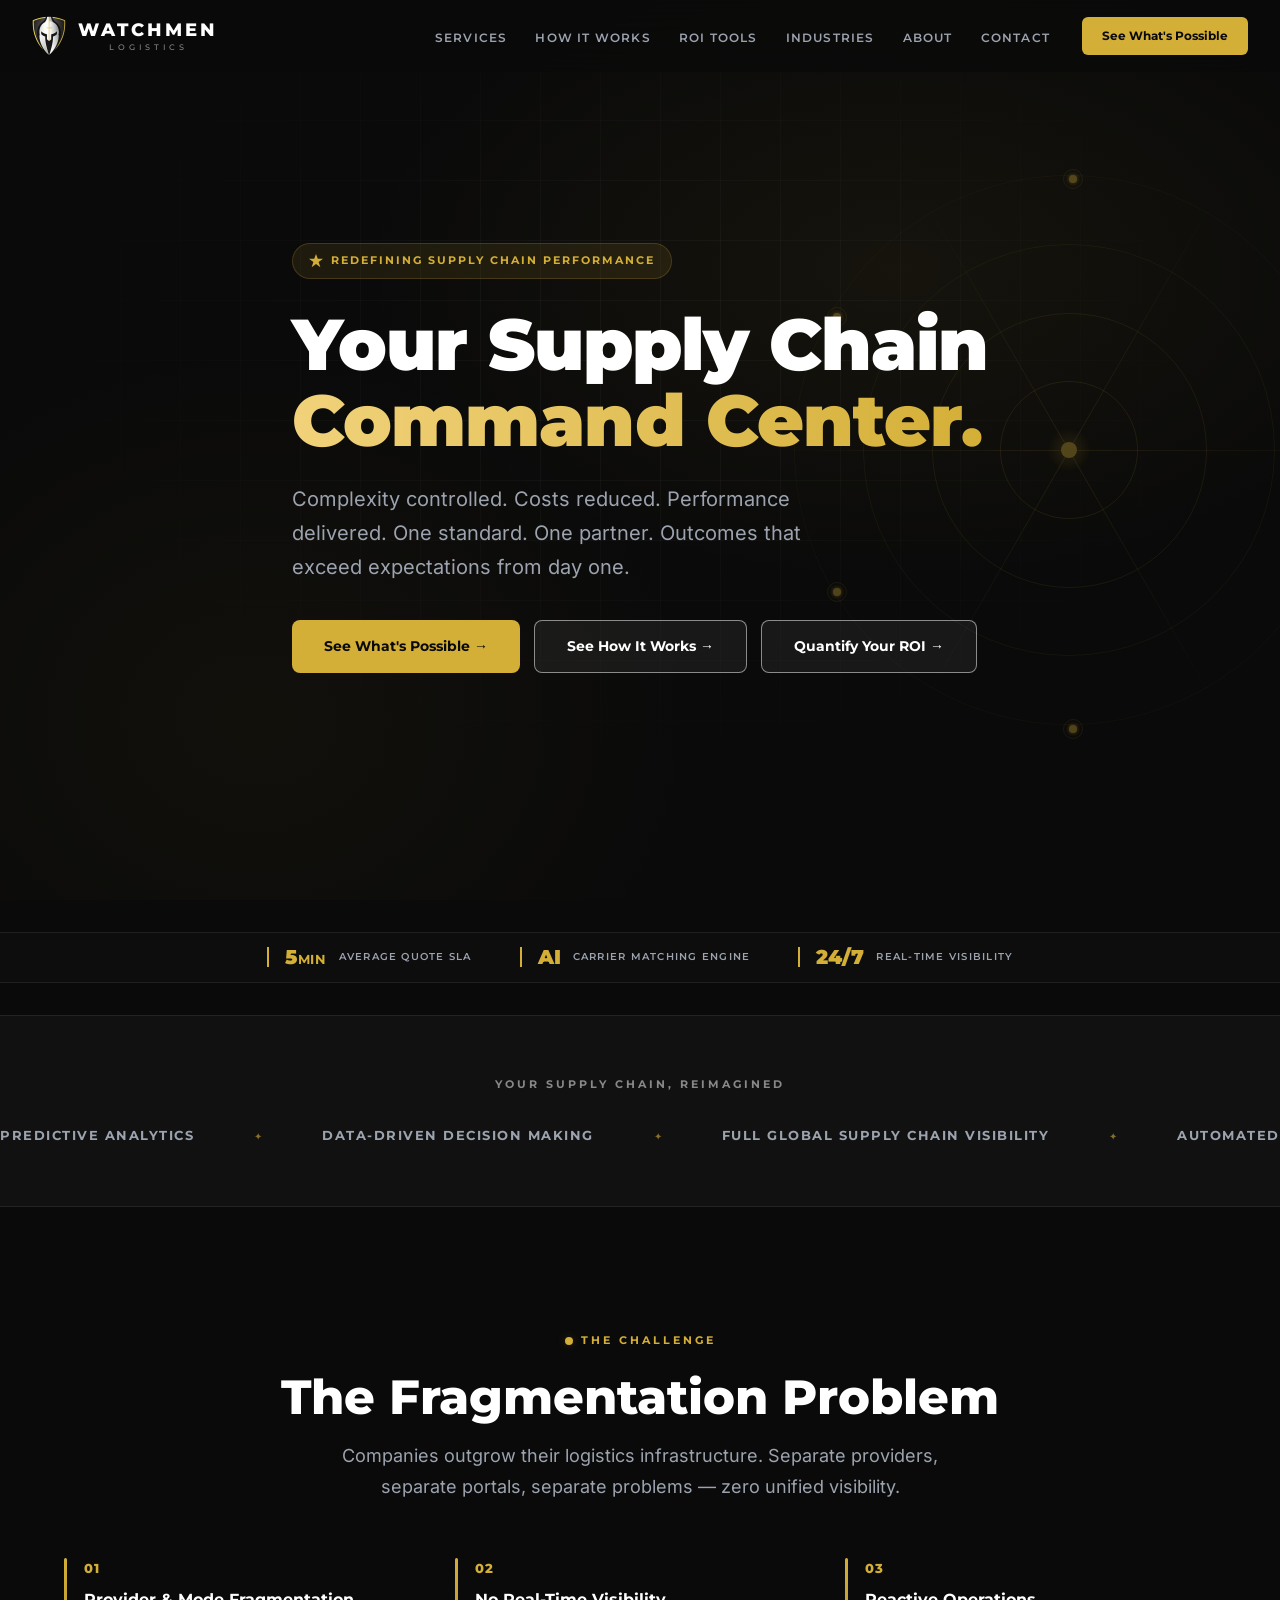
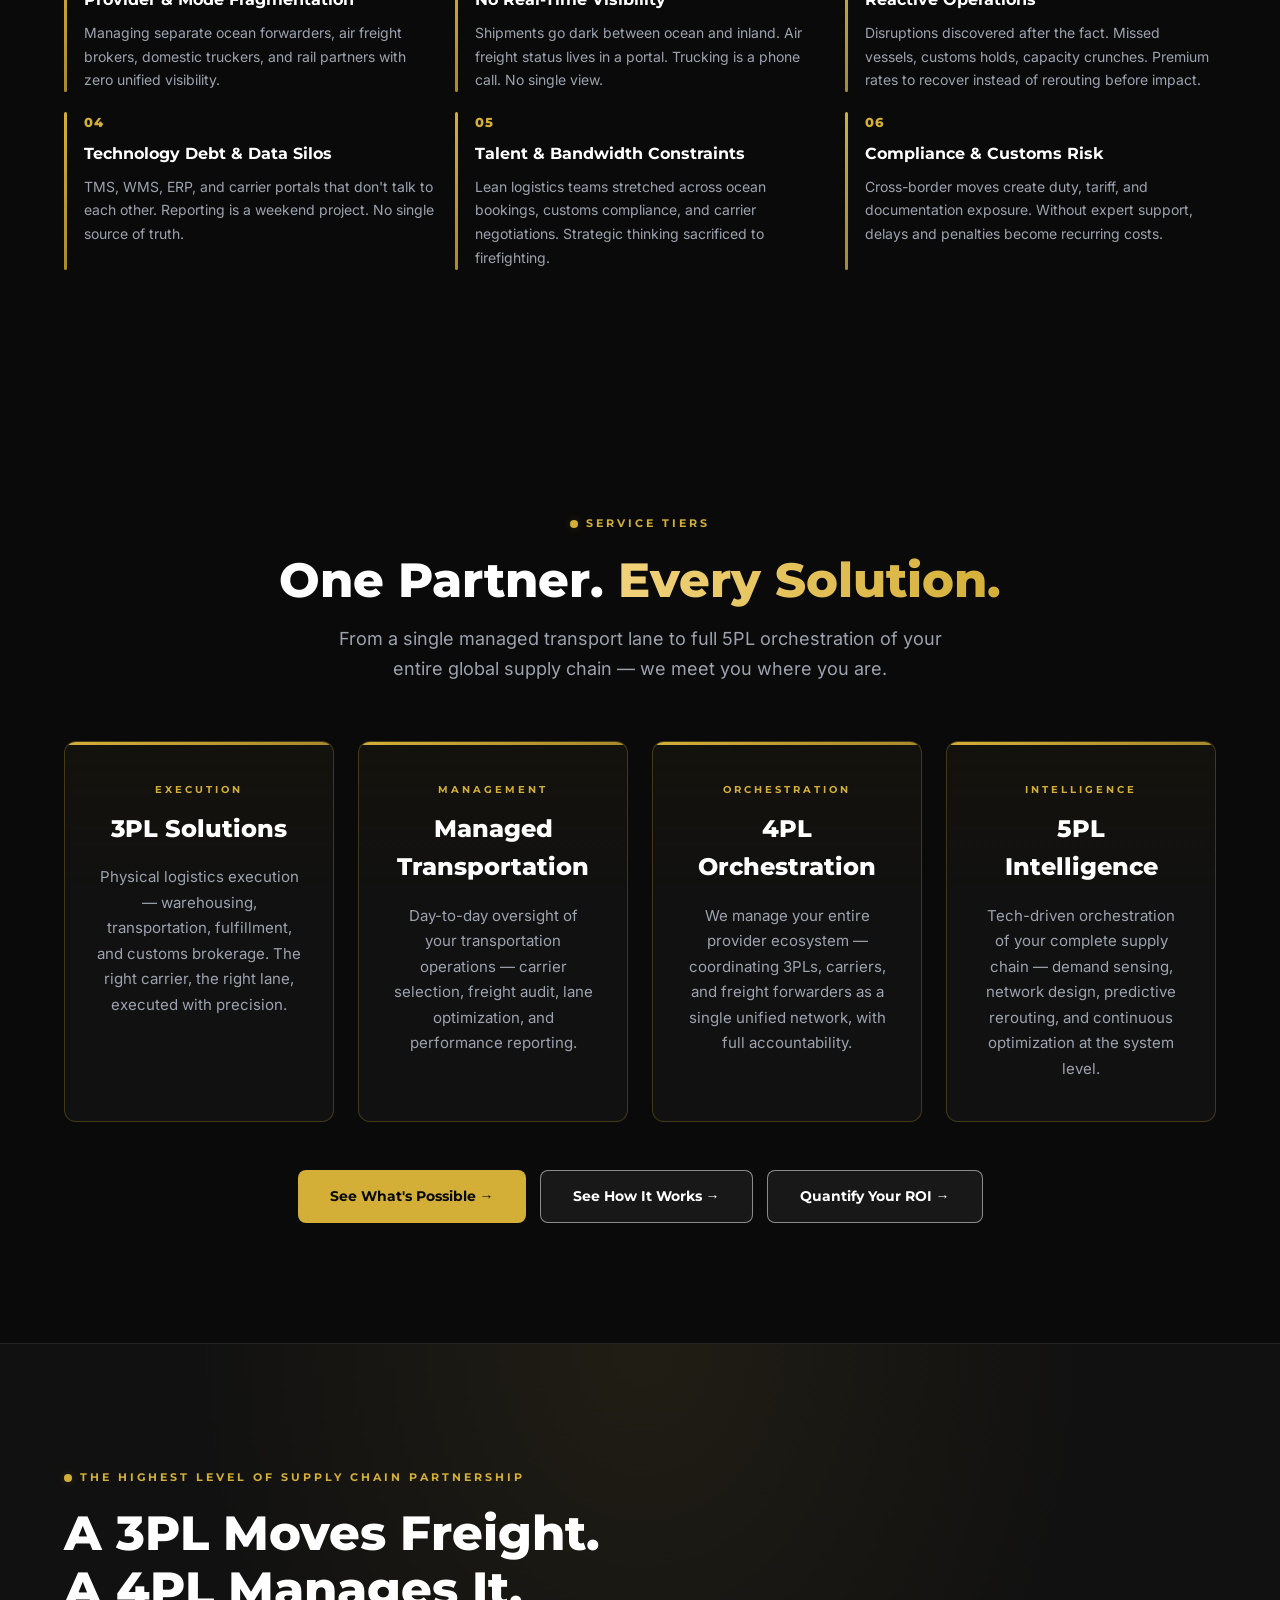
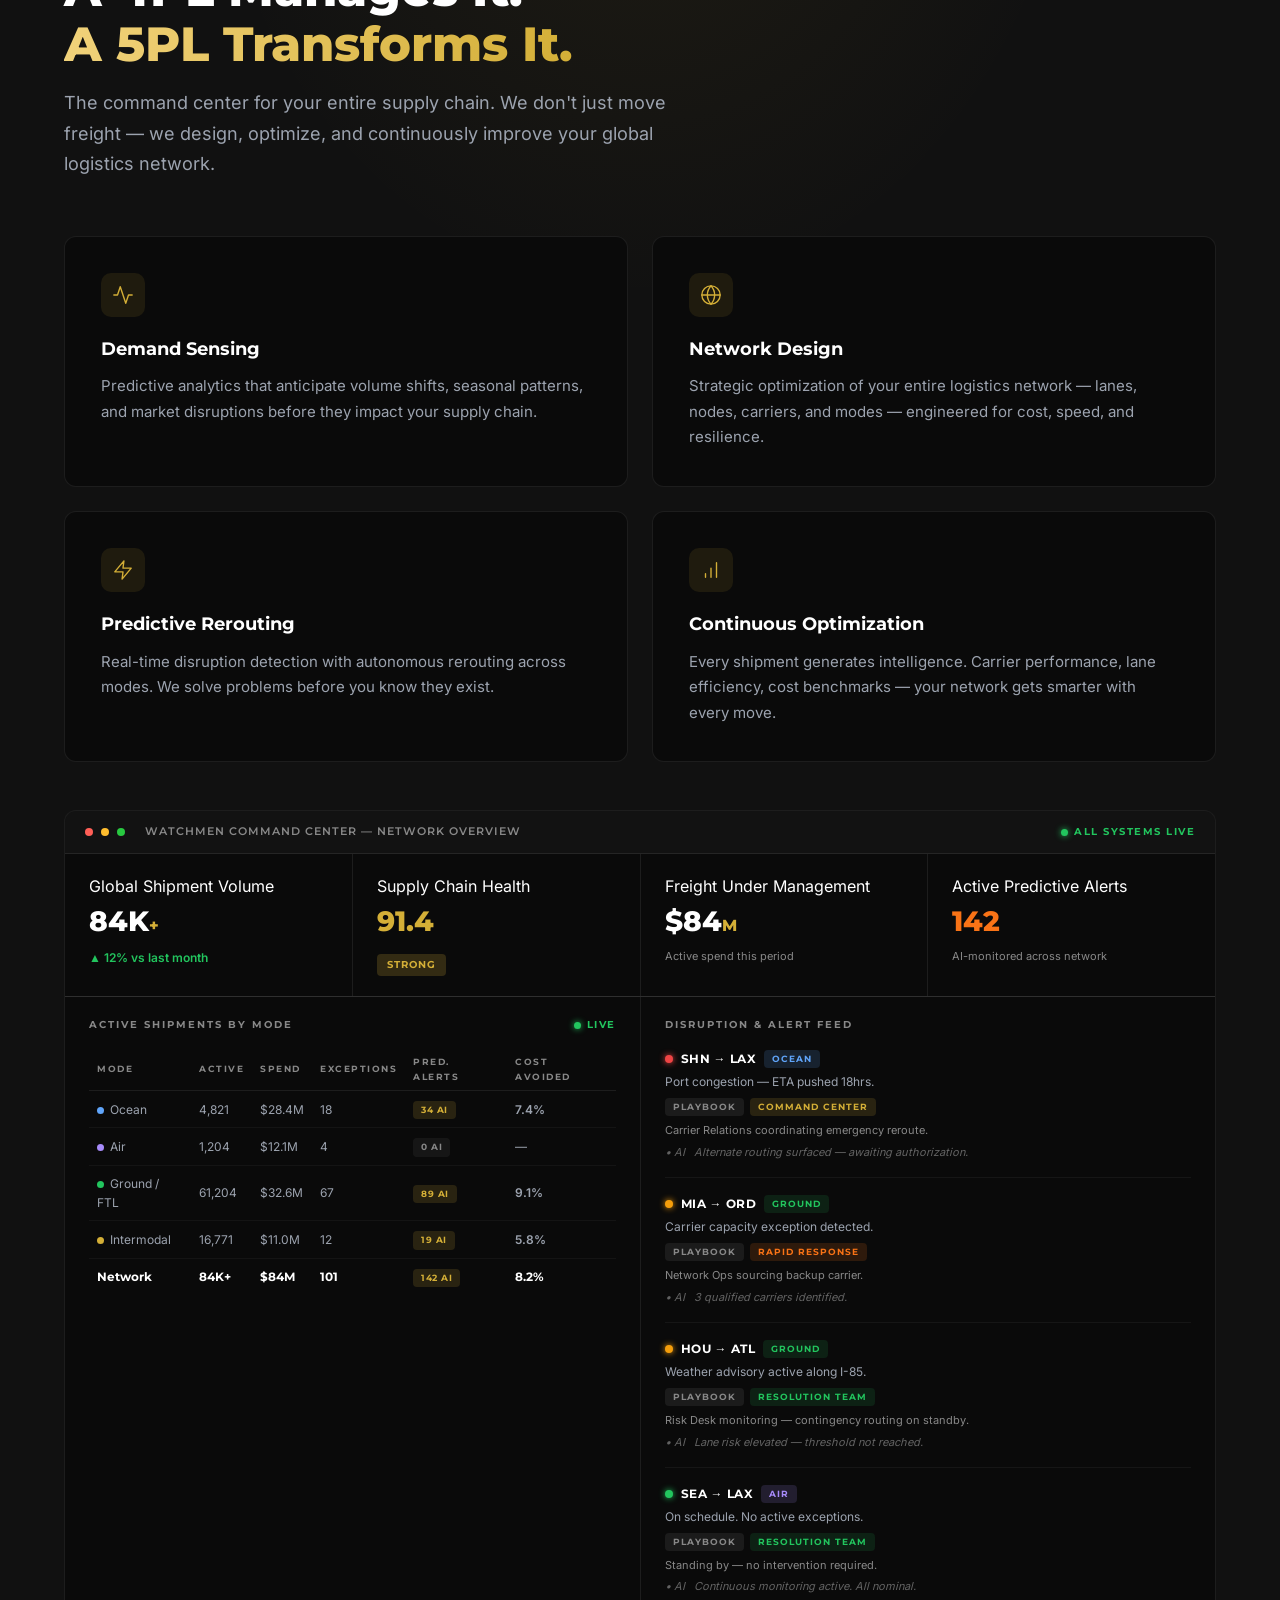
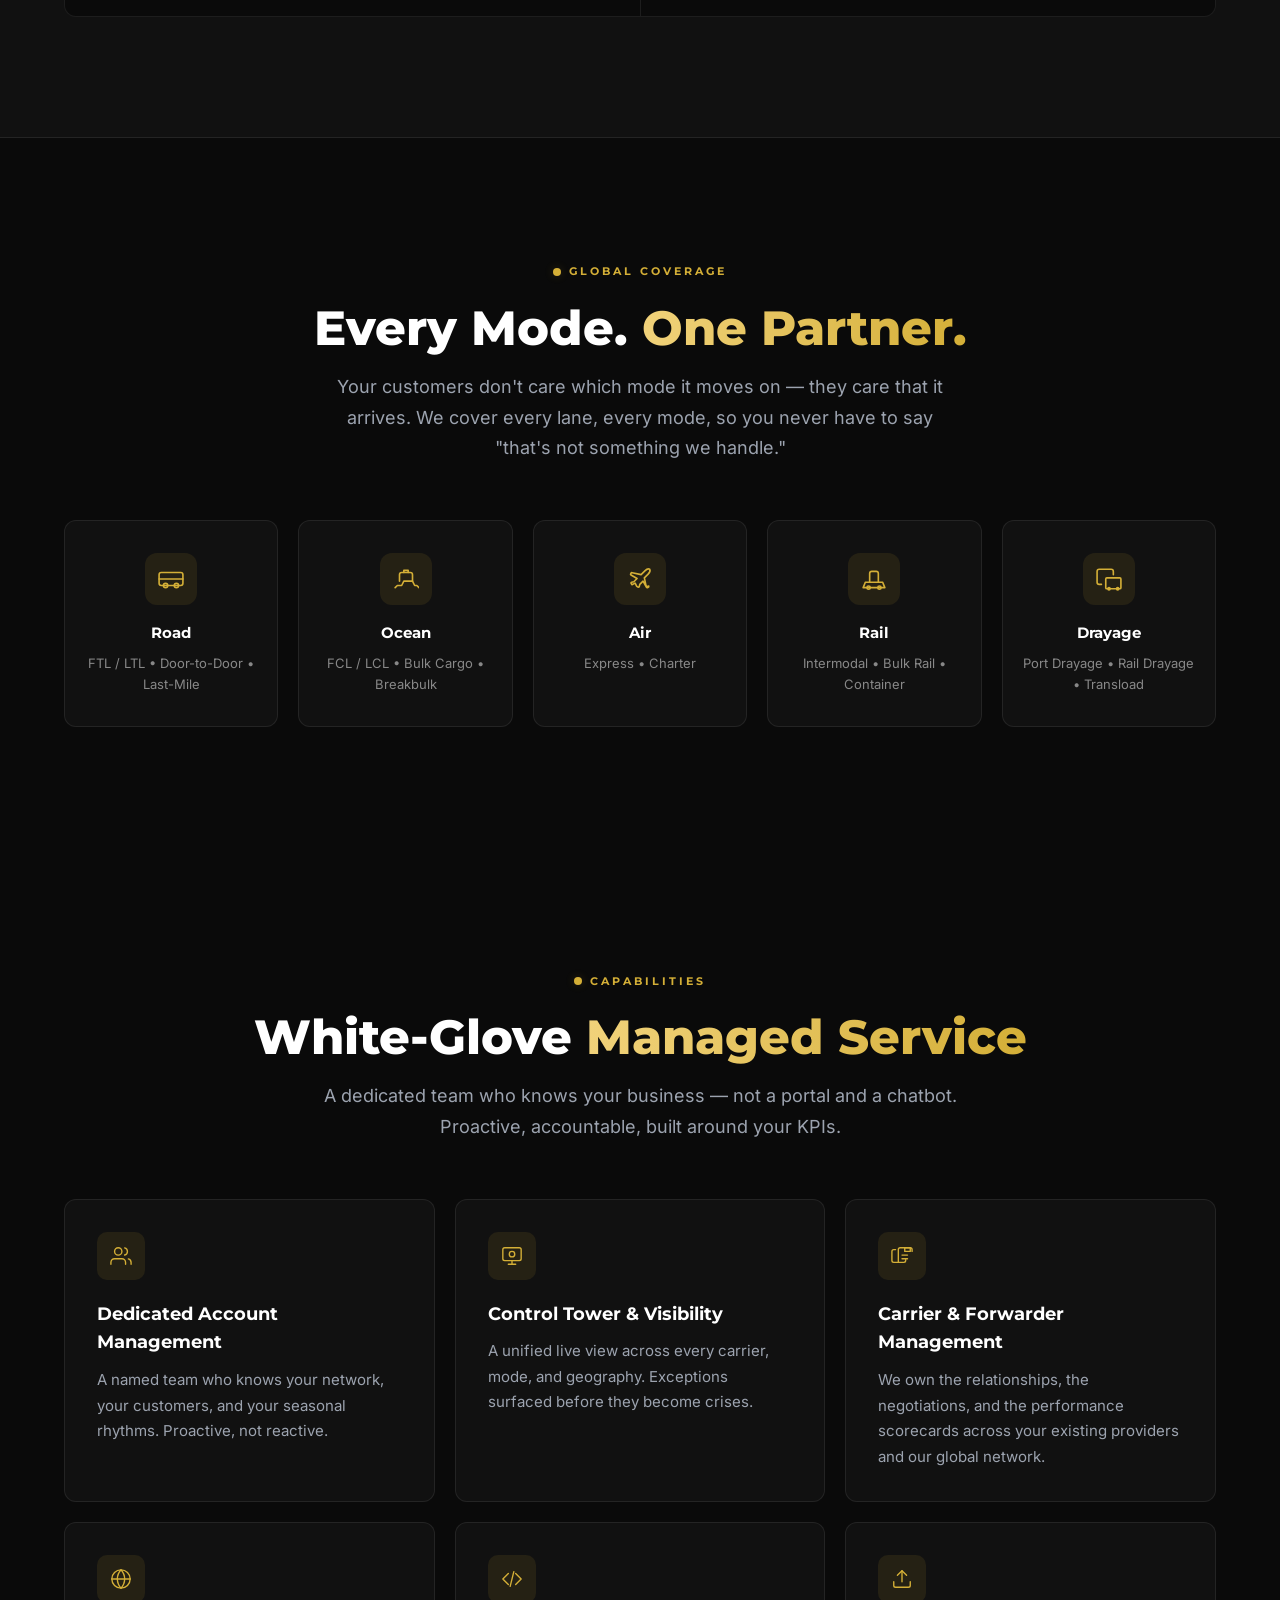
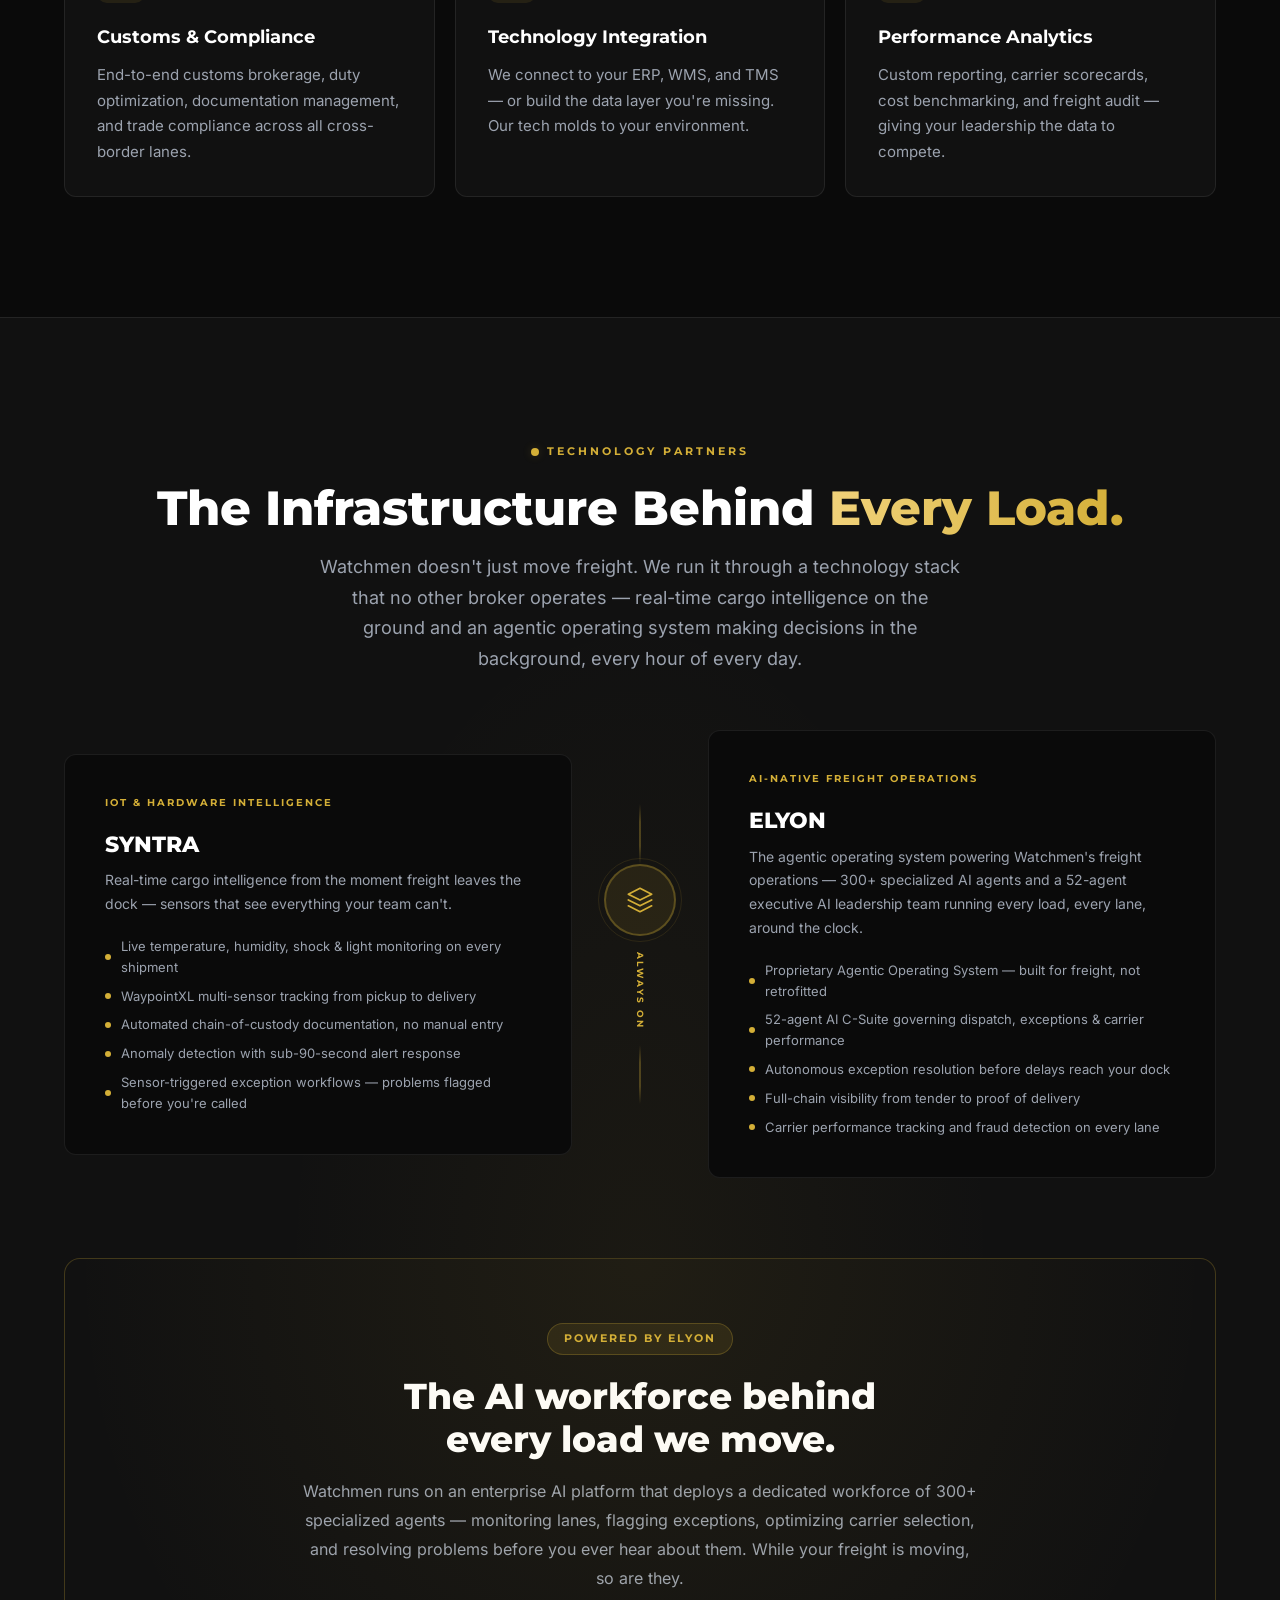
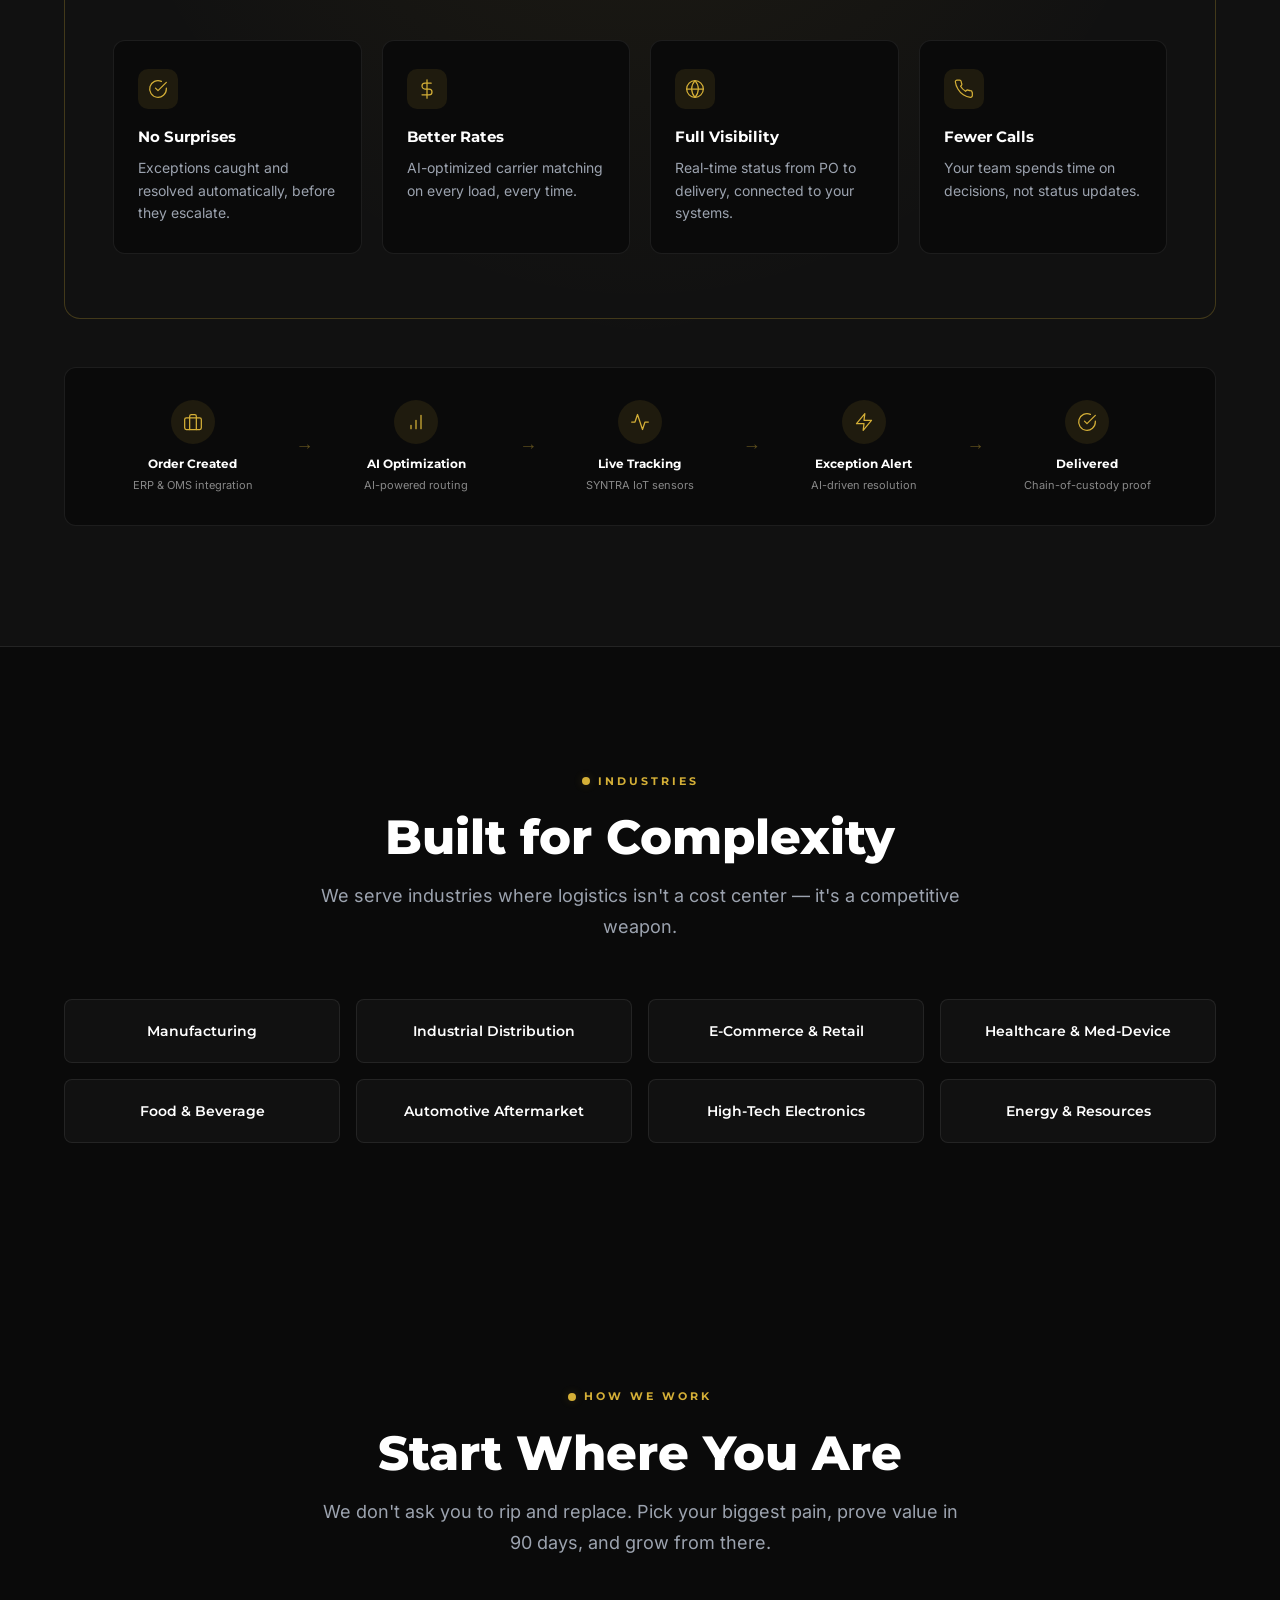
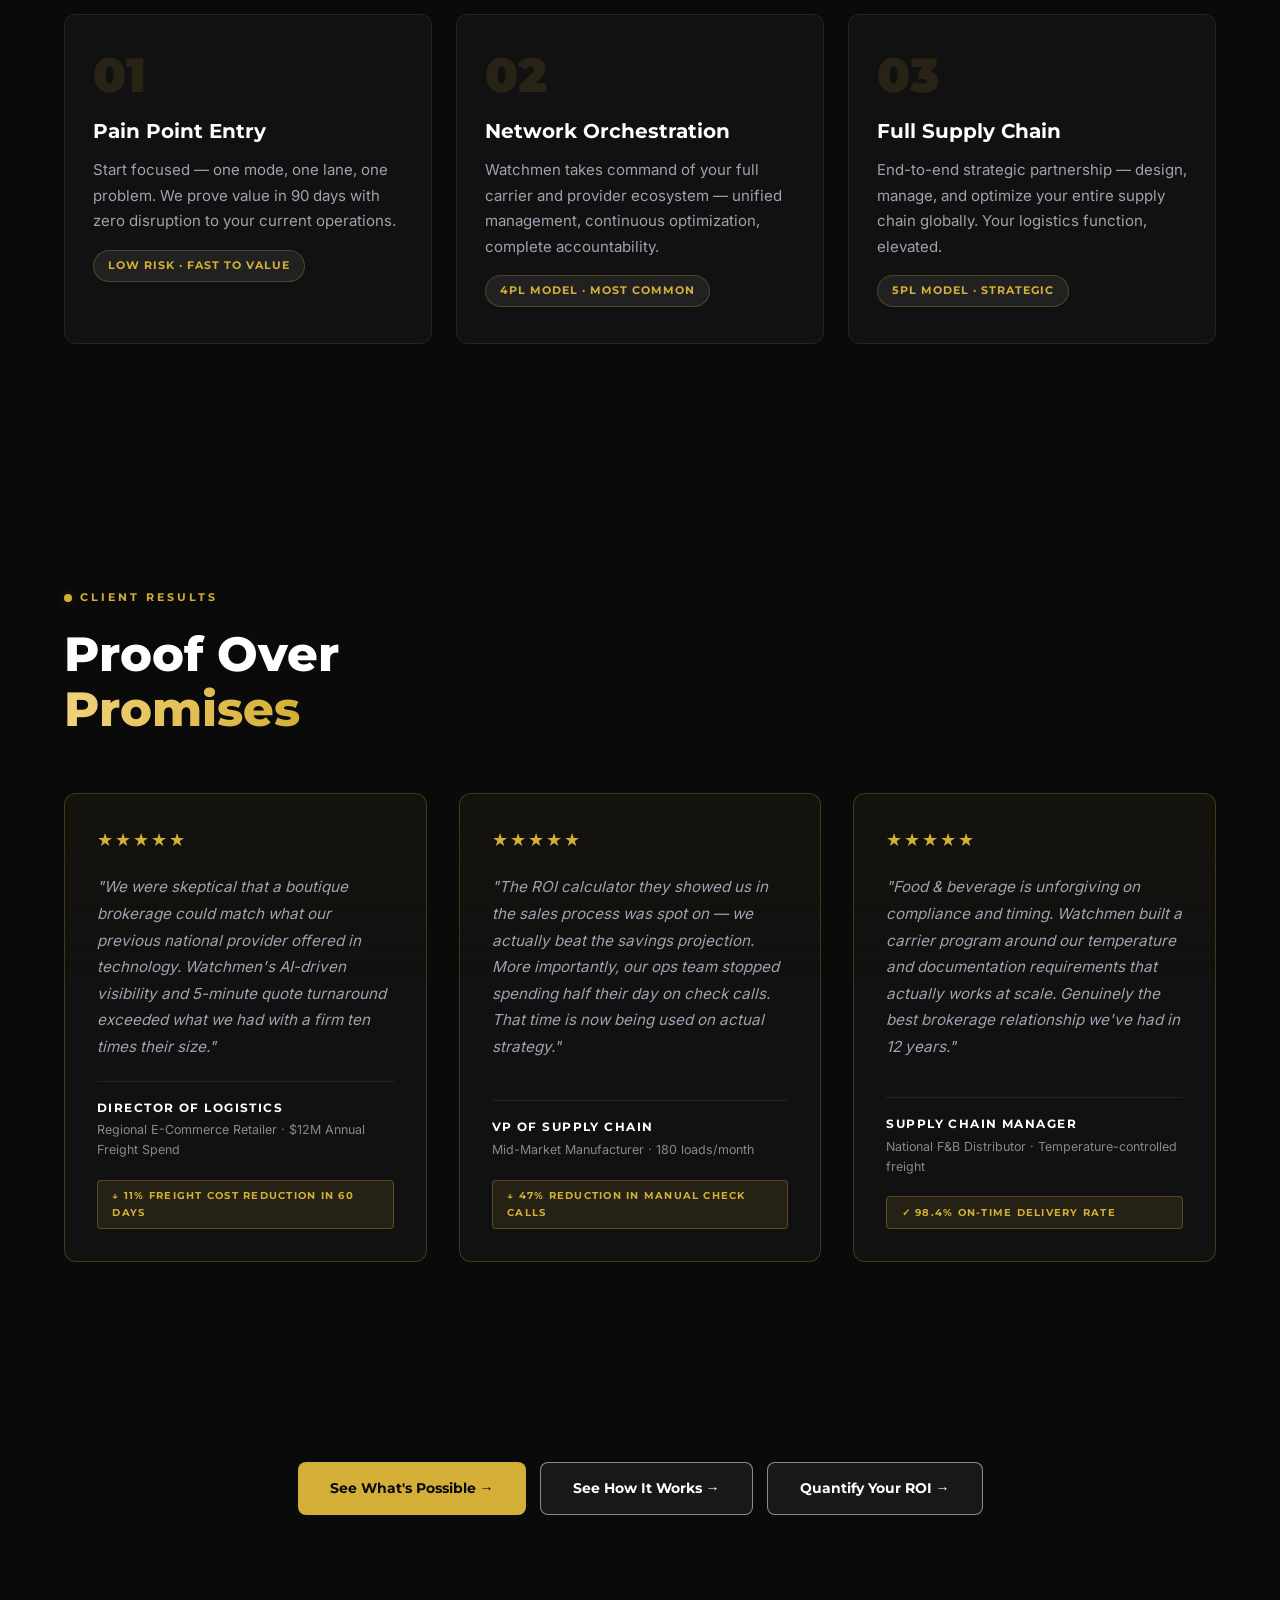
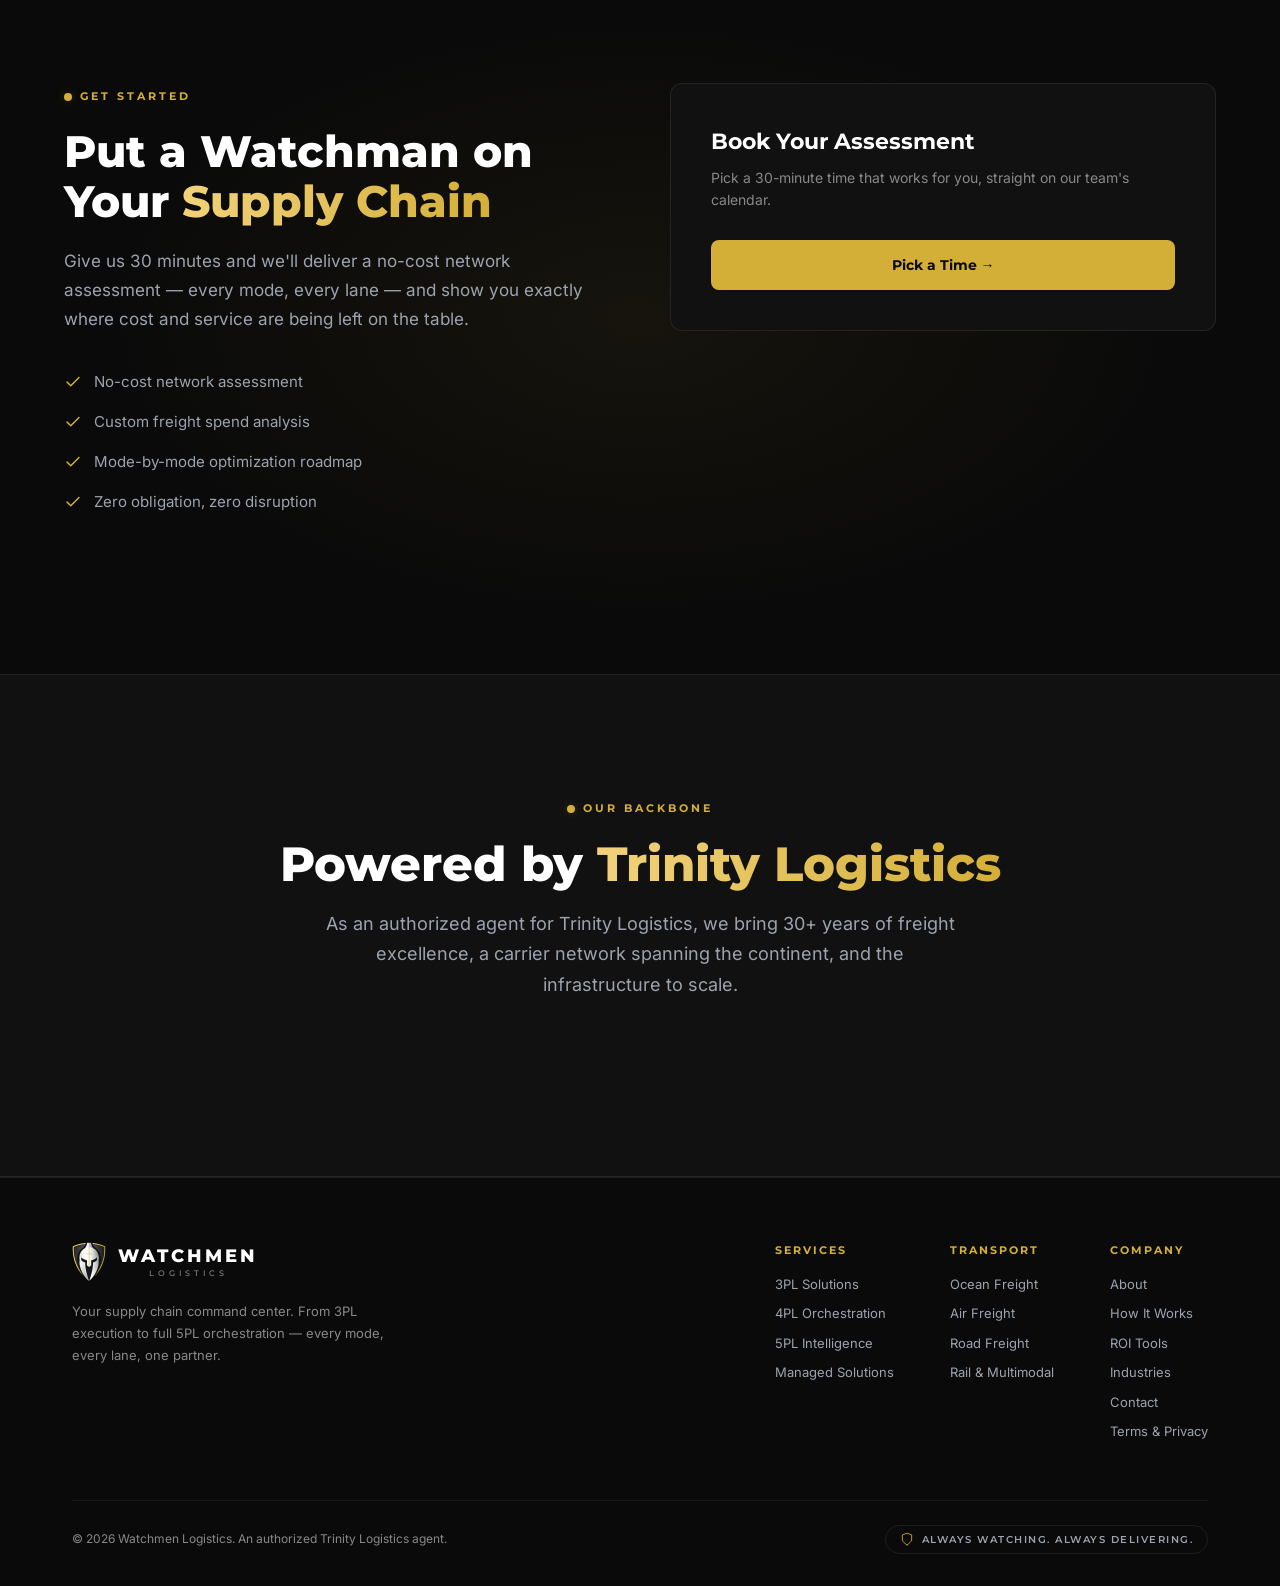
==== commit a58cd510: "Merge pull request #9 from Elyon-SCI/claude/stoic-archimedes-qadg94-wl-security-a11y Security header" ====
--- a/index.html
+++ b/index.html
@@ -35,6 +35,31 @@
   <script type="application/ld+json">{"@context":"https://schema.org","@graph":[{"@type":"Organization","@id":"https://watchmenlogistics.com/#organization","name":"Watchmen Logistics","url":"https://watchmenlogistics.com/","logo":"https://watchmenlogistics.com/logos/watchmen-logo-full.png","image":"https://watchmenlogistics.com/og/watchmen-og.jpg","description":"Managed logistics and supply chain orchestration, from 3PL execution to 5PL, across ocean, air, truck and rail. Authorized Trinity Logistics agent.","email":"info@watchmen-logistics.com"},{"@type":"WebSite","@id":"https://watchmenlogistics.com/#website","name":"Watchmen Logistics","url":"https://watchmenlogistics.com/","publisher":{"@id":"https://watchmenlogistics.com/#organization"}}]}</script>
 
   <style>
+    /* ============================================================
+       TOKENS
+    ============================================================ */
+    :root {
+      --bg:          #0A0A0A;
+      --surface:     #111111;
+      --surface-2:   #1A1A1A;
+      --surface-3:   #222222;
+      --border:      rgba(255,255,255,0.08);
+      --border-gold: rgba(212,175,55,0.25);
+      --white:       #FFFFFF;
+      --gray:        #888888;
+      --gray-lt:     #9CA3AF;
+      --gold:        #D4AF37;
+      --gold-deep:   #A8892C;
+      --gold-bright: #F1D27A;
+      --gold-dim:    rgba(212,175,55,0.10);
+      --gold-glow:   rgba(212,175,55,0.20);
+      --grad:        linear-gradient(135deg, #D4AF37 0%, #A8892C 100%);
+      --grad-text:   linear-gradient(90deg, #F1D27A 0%, #D4AF37 100%);
+      --max-w:       1200px;
+      --nav-h:       72px;
+      --radius:      12px;
+      --section-pad: clamp(80px, 10vw, 120px);
+    }
 
     /* ============================================================
        RESET
@@ -42,7 +67,7 @@
     *, *::before, *::after { box-sizing: border-box; margin: 0; padding: 0; }
     html { scroll-behavior: smooth; scroll-padding-top: var(--nav-h); }
     body {
-      background: var(--black);
+      background: var(--bg);
       color: var(--white);
       font-family: 'Inter', sans-serif;
       font-size: 16px;
@@ -116,8 +141,8 @@
       color: var(--gold);
     }
     .card {
-      background: var(--charcoal);
-      border: 1px solid var(--border-soft);
+      background: var(--surface);
+      border: 1px solid var(--border);
       border-radius: var(--radius);
       padding: 32px;
       transition: border-color 0.3s ease, box-shadow 0.3s ease;
@@ -170,7 +195,7 @@
       background:
         radial-gradient(ellipse 60% 50% at 70% 30%, rgba(212,175,55,0.06) 0%, transparent 70%),
         radial-gradient(ellipse 50% 60% at 20% 80%, rgba(212,175,55,0.04) 0%, transparent 70%),
-        var(--black);
+        var(--bg);
     }
     .hero-grid {
       position: absolute; inset: 0; z-index: 0;
@@ -317,7 +342,7 @@
     .hero-stats {
       display: flex; flex-wrap: wrap; gap: 40px;
       padding-top: 40px;
-      border-top: 1px solid var(--border-soft);
+      border-top: 1px solid var(--border);
     }
     .hero-stat .num {
       font-family: 'Montserrat', sans-serif;
@@ -335,9 +360,9 @@
     ============================================================ */
     .trusted {
       padding: 60px 0;
-      border-top: 1px solid var(--border-soft);
-      border-bottom: 1px solid var(--border-soft);
-      background: var(--charcoal);
+      border-top: 1px solid var(--border);
+      border-bottom: 1px solid var(--border);
+      background: var(--surface);
       overflow: hidden;
     }
     .trusted-label {
@@ -412,8 +437,8 @@
     ============================================================ */
     .proof-strip {
       background: #0d0d0d;
-      border-top: 1px solid var(--border-soft);
-      border-bottom: 1px solid var(--border-soft);
+      border-top: 1px solid var(--border);
+      border-bottom: 1px solid var(--border);
       padding: 0.9rem 0;
       margin: 2rem 0;
     }
@@ -499,8 +524,8 @@
       gap: 24px;
     }
     .tier-card {
-      background: var(--charcoal);
-      border: 1px solid var(--border-soft);
+      background: var(--surface);
+      border: 1px solid var(--border);
       border-radius: var(--radius);
       padding: 40px 32px;
       text-align: center;
@@ -511,7 +536,7 @@
     .tier-card::before {
       content: ''; position: absolute; top: 0; left: 0; right: 0;
       height: 3px;
-      background: var(--border-soft);
+      background: var(--border);
       transition: background 0.4s ease;
     }
     .tier-card .tier-label {
@@ -531,7 +556,7 @@
     }
     .tier-card.featured {
       border-color: var(--border-gold);
-      background: linear-gradient(180deg, rgba(212,175,55,0.05) 0%, var(--charcoal) 40%);
+      background: linear-gradient(180deg, rgba(212,175,55,0.05) 0%, var(--surface) 40%);
     }
     .tier-card.featured::before {
       background: var(--grad);
@@ -549,9 +574,9 @@
     ============================================================ */
     .fivepl {
       position: relative;
-      background: var(--charcoal);
-      border-top: 1px solid var(--border-soft);
-      border-bottom: 1px solid var(--border-soft);
+      background: var(--surface);
+      border-top: 1px solid var(--border);
+      border-bottom: 1px solid var(--border);
     }
     .fivepl-glow {
       position: absolute; inset: 0;
@@ -566,8 +591,8 @@
       position: relative;
     }
     .fivepl-card {
-      background: var(--black);
-      border: 1px solid var(--border-soft);
+      background: var(--bg);
+      border: 1px solid var(--border);
       border-radius: var(--radius);
       padding: 36px;
       transition: border-color 0.3s ease;
@@ -578,8 +603,8 @@
     /* 5PL Dashboard mockup */
     .fivepl-dashboard {
       margin-top: 48px;
-      background: var(--black);
-      border: 1px solid var(--border-soft);
+      background: var(--bg);
+      border: 1px solid var(--border);
       border-radius: var(--radius);
       overflow: hidden;
       position: relative;
@@ -588,7 +613,7 @@
       display: flex; align-items: center; gap: 8px;
       padding: 12px 20px;
       background: rgba(255,255,255,0.03);
-      border-bottom: 1px solid var(--border-soft);
+      border-bottom: 1px solid var(--border);
     }
     .dash-dot { width: 8px; height: 8px; border-radius: 50%; }
     .dash-dot.red { background: #ff5f57; }
@@ -605,10 +630,10 @@
       display: grid;
       grid-template-columns: 1fr 1fr 1fr;
       gap: 1px;
-      background: var(--border-soft);
+      background: var(--border);
     }
     .dash-panel {
-      background: var(--black);
+      background: var(--bg);
       padding: 24px;
     }
     .dash-panel .label {
@@ -659,7 +684,7 @@
     }
     .dash-route .line-track {
       flex: 1; height: 2px;
-      background: var(--border-soft);
+      background: var(--border);
       border-radius: 2px;
       position: relative;
       overflow: hidden;
@@ -708,11 +733,11 @@
     }
     .dash-kpi-row {
       display: grid; grid-template-columns: repeat(4,1fr);
-      gap: 1px; background: var(--border-soft);
-      border-bottom: 1px solid var(--border-soft);
+      gap: 1px; background: var(--border);
+      border-bottom: 1px solid var(--border);
     }
     .dash-kpi {
-      background: var(--black); padding: 20px 24px;
+      background: var(--bg); padding: 20px 24px;
     }
     .dash-metric.gold { color: var(--gold); }
     .dash-metric.alert { color: #F97316; }
@@ -729,10 +754,10 @@
     .dash-sub { font-size: 11px; color: var(--gray); margin-top: 4px; }
     .dash-bottom {
       display: grid; grid-template-columns: 1fr 1fr;
-      gap: 1px; background: var(--border-soft);
+      gap: 1px; background: var(--border);
     }
     .dash-table-wrap, .dash-alert-wrap {
-      background: var(--black); padding: 20px 24px;
+      background: var(--bg); padding: 20px 24px;
     }
     .dash-section-header {
       font-family: 'Montserrat', sans-serif;
@@ -750,7 +775,7 @@
       font-size: 9px; font-weight: 700;
       letter-spacing: 1.5px; text-transform: uppercase;
       color: var(--gray); padding: 6px 8px;
-      border-bottom: 1px solid var(--border-soft);
+      border-bottom: 1px solid var(--border);
       text-align: left;
     }
     .dash-table tbody td {
@@ -762,7 +787,7 @@
       color: var(--white) !important;
       font-family: 'Montserrat', sans-serif;
       font-weight: 700; font-size: 12px;
-      border-top: 1px solid var(--border-soft);
+      border-top: 1px solid var(--border);
       border-bottom: none !important;
     }
     .mode-dot {
@@ -857,8 +882,8 @@
       gap: 20px;
     }
     .mode-card {
-      background: var(--charcoal);
-      border: 1px solid var(--border-soft);
+      background: var(--surface);
+      border: 1px solid var(--border);
       border-radius: var(--radius);
       padding: 32px 20px;
       text-align: center;
@@ -899,9 +924,9 @@
     ============================================================ */
     .tech-partners {
       position: relative;
-      background: var(--charcoal);
-      border-top: 1px solid var(--border-soft);
-      border-bottom: 1px solid var(--border-soft);
+      background: var(--surface);
+      border-top: 1px solid var(--border);
+      border-bottom: 1px solid var(--border);
       overflow: hidden;
     }
     .tech-partners-glow {
@@ -918,8 +943,8 @@
       position: relative;
     }
     .partner-card {
-      background: var(--black);
-      border: 1px solid var(--border-soft);
+      background: var(--bg);
+      border: 1px solid var(--border);
       border-radius: var(--radius);
       padding: 40px;
       position: relative;
@@ -1003,8 +1028,8 @@
     /* End-to-end flow bar */
     .e2e-flow {
       margin-top: 48px;
-      background: var(--black);
-      border: 1px solid var(--border-soft);
+      background: var(--bg);
+      border: 1px solid var(--border);
       border-radius: var(--radius);
       padding: 32px;
       display: flex;
@@ -1063,7 +1088,7 @@
     .elyon-powered {
       margin-top: 80px;
       padding: 64px 48px;
-      background: var(--charcoal);
+      background: var(--surface);
       border: 1px solid var(--border-gold);
       border-radius: 16px;
       position: relative;
@@ -1107,8 +1132,8 @@
       gap: 20px;
     }
     .elyon-outcome {
-      background: var(--black);
-      border: 1px solid var(--border-soft);
+      background: var(--bg);
+      border: 1px solid var(--border);
       border-radius: 12px;
       padding: 28px 24px;
       transition: border-color 0.3s ease;
@@ -1152,8 +1177,8 @@
       gap: 16px;
     }
     .industry-tag {
-      background: var(--charcoal);
-      border: 1px solid var(--border-soft);
+      background: var(--surface);
+      border: 1px solid var(--border);
       border-radius: 8px;
       padding: 20px 24px;
       font-family: 'Montserrat', sans-serif;
@@ -1170,9 +1195,9 @@
        TRINITY PARTNERSHIP
     ============================================================ */
     .trinity {
-      background: var(--charcoal);
-      border-top: 1px solid var(--border-soft);
-      border-bottom: 1px solid var(--border-soft);
+      background: var(--surface);
+      border-top: 1px solid var(--border);
+      border-bottom: 1px solid var(--border);
     }
     .trinity-stats {
       display: grid;
@@ -1183,8 +1208,8 @@
     .trinity-stat {
       text-align: center;
       padding: 28px 20px;
-      background: var(--black);
-      border: 1px solid var(--border-soft);
+      background: var(--bg);
+      border: 1px solid var(--border);
       border-radius: var(--radius);
     }
     .trinity-stat .num {
@@ -1208,8 +1233,8 @@
       position: relative;
     }
     .engage-card {
-      background: var(--charcoal);
-      border: 1px solid var(--border-soft);
+      background: var(--surface);
+      border: 1px solid var(--border);
       border-radius: var(--radius);
       padding: 36px 28px;
       position: relative;
@@ -1250,14 +1275,14 @@
       margin-top: 3rem;
     }
     .testimonial-card {
-      background: var(--charcoal);
+      background: var(--surface);
       border: 1px solid var(--border-gold);
       border-radius: 12px;
       padding: 2rem;
       display: flex;
       flex-direction: column;
       gap: 1.25rem;
-      background: linear-gradient(180deg, rgba(212,175,55,0.05) 0%, var(--charcoal) 40%);
+      background: linear-gradient(180deg, rgba(212,175,55,0.05) 0%, var(--surface) 40%);
     }
     .t-stars {
       color: var(--gold);
@@ -1273,7 +1298,7 @@
       margin: 0;
     }
     .t-attribution {
-      border-top: 1px solid var(--border-soft);
+      border-top: 1px solid var(--border);
       padding-top: 1rem;
     }
     .t-name {
@@ -1347,8 +1372,8 @@
       stroke-width: 2; flex-shrink: 0;
     }
     .contact-form {
-      background: var(--charcoal);
-      border: 1px solid var(--border-soft);
+      background: var(--surface);
+      border: 1px solid var(--border);
       border-radius: var(--radius);
       padding: 40px;
     }
@@ -1430,7 +1455,6 @@
   <!-- ============================================================
        NAVIGATION
   ============================================================ -->
-  <!-- chrome:nav -->
   <header class="wm-nav" id="wmNav">
     <div class="wm-nav-inner">
       <a href="/" class="wm-logo" aria-label="Watchmen Logistics home">
@@ -1460,7 +1484,6 @@
     <a href="/#contact">Contact</a>
     <a href="https://watchmenhq.elyonsci.ai/book/watchmen-team" target="_blank" rel="noopener" class="wm-cta">See What's Possible &rarr;</a>
   </nav>
-  <!-- /chrome:nav -->
   <main id="main">
 
   <!-- Mobile Menu -->
@@ -2218,7 +2241,7 @@
   <!-- ============================================================
        MID-PAGE CTA BUTTONS
   ============================================================ -->
-  <div style="padding: 2rem 0 3rem; background: var(--black);">
+  <div style="padding: 2rem 0 3rem; background: var(--bg);">
     <div class="wrap">
       <div class="cta-btns">
         <a href="https://watchmenhq.elyonsci.ai/book/watchmen-team" target="_blank" rel="noopener" class="btn btn-primary">See What's Possible &rarr;</a>
@@ -2286,7 +2309,6 @@
   </section>
 
   </main>
-  <!-- chrome:footer -->
   <footer class="wm-footer">
     <div class="wm-footer-wrap">
       <div class="wm-footer-top">
@@ -2332,7 +2354,6 @@
       </div>
     </div>
   </footer>
-  <!-- /chrome:footer -->
 
   <!-- ============================================================
        JAVASCRIPT
--- a/site.css
+++ b/site.css
@@ -4,37 +4,21 @@
    header or footer lives there any more, so the pages can't drift apart.
 ============================================================ */
 :root {
-  /* One token set for the whole site. Pages use var(--name) and declare no
-     :root of their own. Text greys are measured against --black/--charcoal:
-     --gray #888888 is 5.6:1 / 5.3:1, --gray-lt #AAAAAA is 8.5:1 / 8.1:1. */
-  --black:          #0A0A0A;
-  --charcoal:       #111111;
-  --surface:        #141414;
-  --surface2:       #1A1A1A;
-  --border:         #222222;
-  --border2:        #2A2A2A;
-  --border-soft:    rgba(255,255,255,0.08);
-  --border-gold:    rgba(212,175,55,0.25);
-  --gold-border:    rgba(212,175,55,0.3);
-  --white:          #FFFFFF;
-  --gray:           #888888;
-  --gray-lt:        #AAAAAA;
-  --red:            #EF4444;
-  --gold:           #D4AF37;
-  --gold-bright:    #F1D27A;
-  --gold-dim:       rgba(212,175,55,0.12);
-  --gold-glow:      rgba(212,175,55,0.20);
-  --grad:           linear-gradient(135deg, #D4AF37 0%, #A8892C 100%);
-  --grad-text:      linear-gradient(90deg, #F1D27A 0%, #D4AF37 100%);
-  --max-w:          1200px;
-  --nav-h:          72px;
-  --radius:         12px;
-  --section-pad:    clamp(80px, 10vw, 120px);
+  --wm-bg:          #0A0A0A;
+  --wm-surface:     #111111;
+  --wm-border:      rgba(255,255,255,0.08);
+  --wm-white:       #FFFFFF;
+  --wm-gray:        #888888;  /* 5.6:1 on --wm-bg; #6B7280 measured 4.1:1 */
+  --wm-gray-lt:     #9CA3AF;
+  --wm-gold:        #D4AF37;
+  --wm-gold-bright: #F1D27A;
+  --wm-gold-glow:   rgba(212,175,55,0.20);
+  --wm-nav-h:       72px;
 }
 
 /* Off-screen reveal animations must never widen the page. */
 html, body { overflow-x: clip; }
-html { scroll-padding-top: var(--nav-h); }
+html { scroll-padding-top: var(--wm-nav-h); }
 
 /* Pages set different body line-heights; the chrome must not inherit them. */
 .wm-nav, .wm-menu, .wm-footer { line-height: 1.5; }
@@ -43,7 +27,7 @@
 /* ---------- Header ---------- */
 .wm-nav {
   position: fixed; top: 0; left: 0; right: 0; z-index: 1000;
-  height: var(--nav-h);
+  height: var(--wm-nav-h);
   display: flex; align-items: center;
   background: rgba(10,10,10,0.72);
   backdrop-filter: blur(20px); -webkit-backdrop-filter: blur(20px);
@@ -53,7 +37,7 @@
 .wm-nav.scrolled,
 .wm-nav.menu-open {
   background: rgba(10,10,10,0.96);
-  border-bottom-color: var(--border-soft);
+  border-bottom-color: var(--wm-border);
 }
 .wm-nav-inner {
   width: 100%; max-width: 1280px; margin: 0 auto;
@@ -74,13 +58,13 @@
   font-family: 'Montserrat', sans-serif;
   font-size: 18px; font-weight: 800;
   letter-spacing: 3px; text-transform: uppercase;
-  color: var(--white);
+  color: var(--wm-white);
 }
 .wm-logo-text .sub {
   font-family: 'Montserrat', sans-serif;
   font-size: 8px; font-weight: 500;
   letter-spacing: 4px; text-transform: uppercase;
-  color: var(--gray);
+  color: var(--wm-gray);
   margin-top: 4px;
 }
 
@@ -94,18 +78,18 @@
   font-size: 12px; font-weight: 600;
   letter-spacing: 1.2px; text-transform: uppercase;
   white-space: nowrap;
-  color: var(--gray-lt); text-decoration: none;
+  color: var(--wm-gray-lt); text-decoration: none;
   transition: color 0.2s ease;
 }
 .wm-links a::after {
   content: ''; position: absolute; left: 0; bottom: -6px;
-  width: 0; height: 2px; background: var(--gold);
+  width: 0; height: 2px; background: var(--wm-gold);
   transition: width 0.25s ease;
 }
-.wm-links a:hover { color: var(--white); }
+.wm-links a:hover { color: var(--wm-white); }
 .wm-links a:hover::after,
 .wm-links a[aria-current="page"]::after { width: 100%; }
-.wm-links a[aria-current="page"] { color: var(--white); }
+.wm-links a[aria-current="page"] { color: var(--wm-white); }
 
 .wm-cta {
   display: inline-flex; align-items: center;
@@ -113,12 +97,12 @@
   font-size: 12px; font-weight: 700; line-height: 1;
   white-space: nowrap;
   padding: 13px 20px; border-radius: 6px;
-  background: var(--gold); color: #0A0A0A; text-decoration: none;
+  background: var(--wm-gold); color: #0A0A0A; text-decoration: none;
   transition: background 0.2s ease, box-shadow 0.2s ease;
 }
 .wm-cta:hover {
-  background: var(--gold-bright);
-  box-shadow: 0 0 20px var(--gold-glow);
+  background: var(--wm-gold-bright);
+  box-shadow: 0 0 20px var(--wm-gold-glow);
 }
 
 .wm-burger {
@@ -129,7 +113,7 @@
 }
 .wm-burger span {
   display: block; width: 24px; height: 2px; border-radius: 2px;
-  background: var(--white);
+  background: var(--wm-white);
   transition: transform 0.25s ease, opacity 0.25s ease;
 }
 .wm-burger[aria-expanded="true"] span:nth-child(1) { transform: translateY(7px) rotate(45deg); }
@@ -138,11 +122,11 @@
 
 /* ---------- Mobile menu ---------- */
 .wm-menu {
-  position: fixed; top: var(--nav-h); left: 0; right: 0; z-index: 999;
-  max-height: calc(100vh - var(--nav-h)); overflow-y: auto;
+  position: fixed; top: var(--wm-nav-h); left: 0; right: 0; z-index: 999;
+  max-height: calc(100vh - var(--wm-nav-h)); overflow-y: auto;
   padding: 8px 24px 24px;
-  background: var(--black);
-  border-bottom: 1px solid var(--border-soft);
+  background: var(--wm-bg);
+  border-bottom: 1px solid var(--wm-border);
   opacity: 0; transform: translateY(-8px); visibility: hidden;
   transition: opacity 0.25s ease, transform 0.25s ease, visibility 0s linear 0.25s;
 }
@@ -155,11 +139,11 @@
   font-family: 'Montserrat', sans-serif;
   font-size: 13px; font-weight: 600;
   letter-spacing: 1.2px; text-transform: uppercase;
-  color: var(--gray-lt); text-decoration: none;
-  border-bottom: 1px solid var(--border-soft);
+  color: var(--wm-gray-lt); text-decoration: none;
+  border-bottom: 1px solid var(--wm-border);
 }
 .wm-menu a:hover,
-.wm-menu a[aria-current="page"] { color: var(--white); }
+.wm-menu a[aria-current="page"] { color: var(--wm-white); }
 .wm-menu .wm-cta {
   display: flex; justify-content: center;
   margin-top: 16px; padding: 15px 20px;
@@ -178,8 +162,8 @@
 
 /* ---------- Footer ---------- */
 .wm-footer {
-  background: var(--black);
-  border-top: 1px solid var(--border-soft);
+  background: var(--wm-bg);
+  border-top: 1px solid var(--wm-border);
   padding: 64px 0 32px;
   font-family: 'Inter', sans-serif;
 }
@@ -191,7 +175,7 @@
 .wm-footer-brand { max-width: 320px; }
 .wm-footer-brand p {
   margin: 18px 0 0;
-  font-size: 13px; line-height: 1.7; color: var(--gray);
+  font-size: 13px; line-height: 1.7; color: var(--wm-gray);
 }
 .wm-footer-cols { display: flex; gap: 56px; flex-wrap: wrap; }
 .wm-footer-col h3 {
@@ -199,29 +183,29 @@
   font-family: 'Montserrat', sans-serif;
   font-size: 11px; font-weight: 700;
   letter-spacing: 2px; text-transform: uppercase;
-  color: var(--gold);
+  color: var(--wm-gold);
 }
 .wm-footer-col a {
   display: block; margin-bottom: 10px;
-  font-size: 13px; color: var(--gray-lt); text-decoration: none;
+  font-size: 13px; color: var(--wm-gray-lt); text-decoration: none;
   transition: color 0.2s ease;
 }
-.wm-footer-col a:hover { color: var(--white); }
+.wm-footer-col a:hover { color: var(--wm-white); }
 .wm-footer-bottom {
   display: flex; justify-content: space-between; align-items: center;
   gap: 16px; flex-wrap: wrap;
   margin-top: 48px; padding-top: 24px;
-  border-top: 1px solid var(--border-soft);
-}
-.wm-footer-bottom p { margin: 0; font-size: 12px; color: var(--gray); }
+  border-top: 1px solid var(--wm-border);
+}
+.wm-footer-bottom p { margin: 0; font-size: 12px; color: var(--wm-gray); }
 .wm-footer-badge {
   display: inline-flex; align-items: center; gap: 8px;
-  padding: 6px 14px; border: 1px solid var(--border-soft); border-radius: 100px;
+  padding: 6px 14px; border: 1px solid var(--wm-border); border-radius: 100px;
   font-family: 'Montserrat', sans-serif;
   font-size: 10px; font-weight: 600; letter-spacing: 1.5px; text-transform: uppercase;
-  color: var(--gray-lt);
-}
-.wm-footer-badge svg { width: 14px; height: 14px; stroke: var(--gold); fill: none; }
+  color: var(--wm-gray-lt);
+}
+.wm-footer-badge svg { width: 14px; height: 14px; stroke: var(--wm-gold); fill: none; }
 
 @media (max-width: 768px) {
   .wm-footer-wrap { padding: 0 24px; }
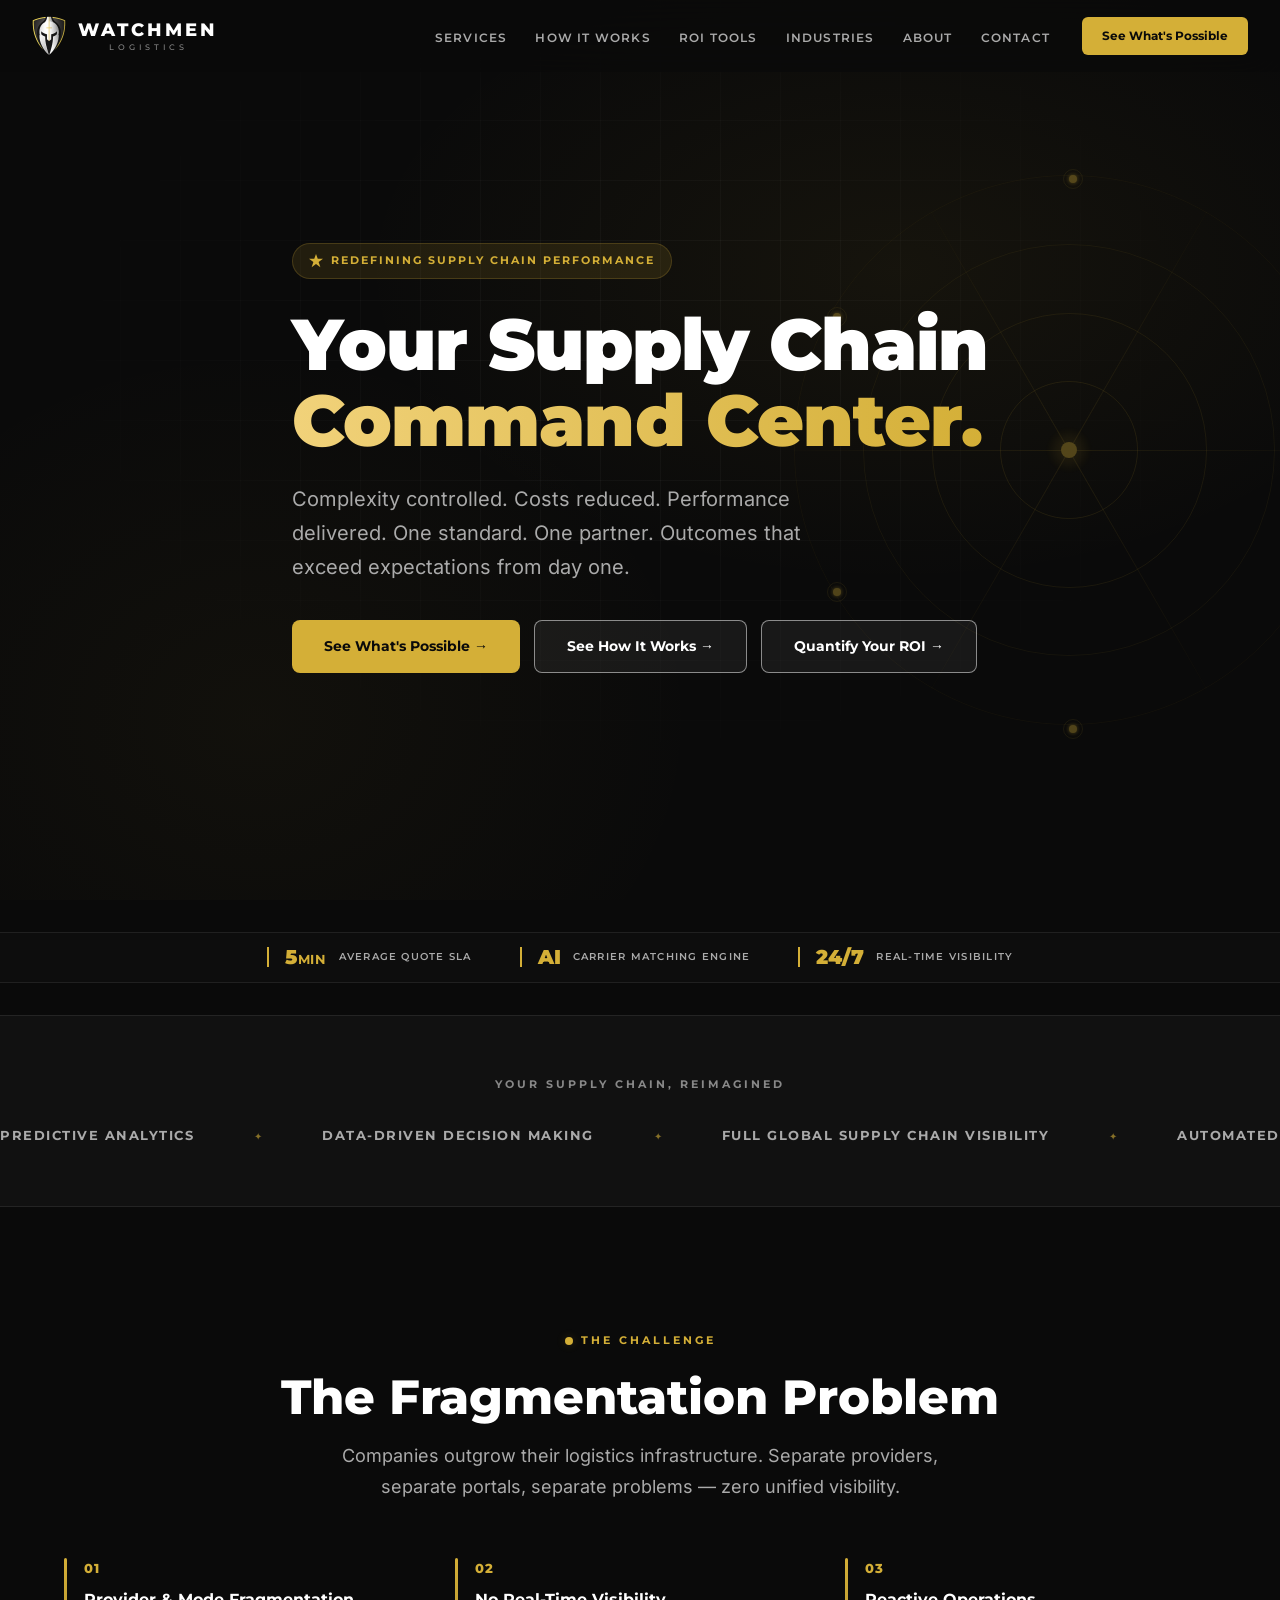
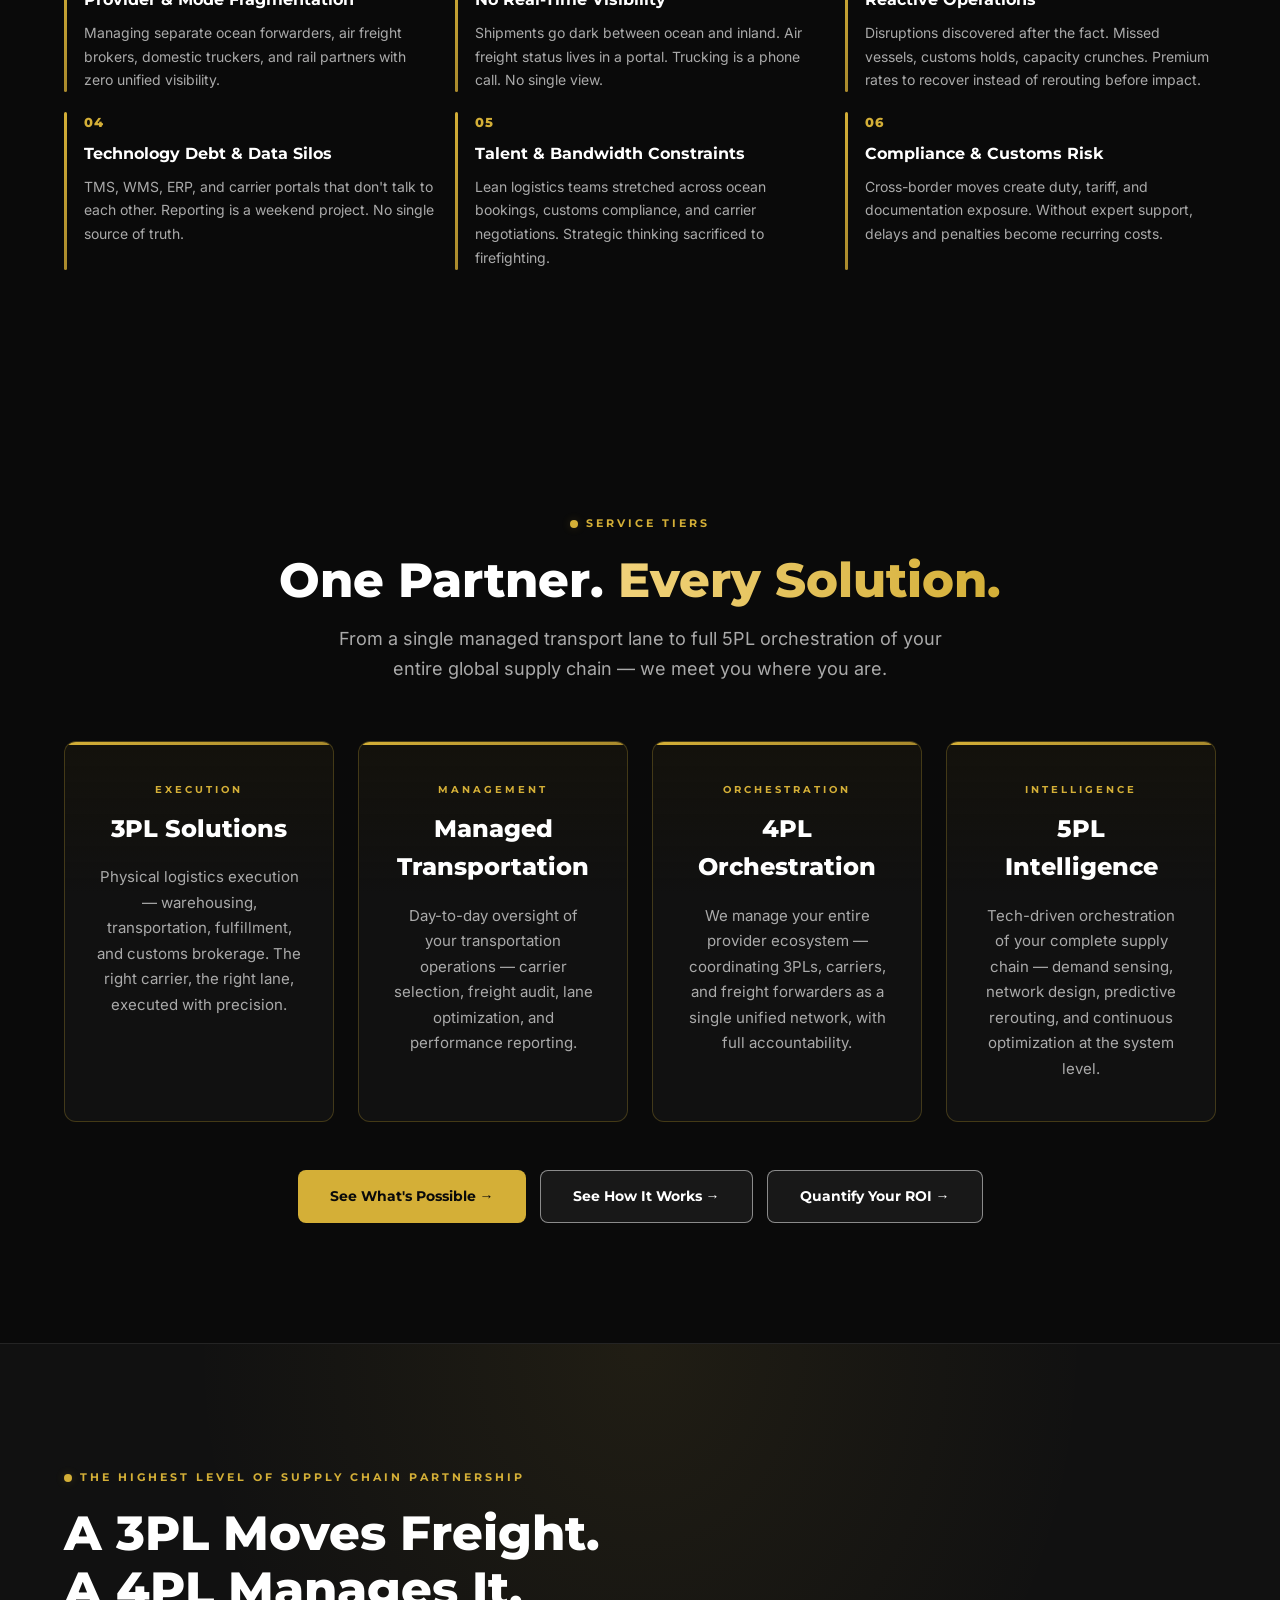
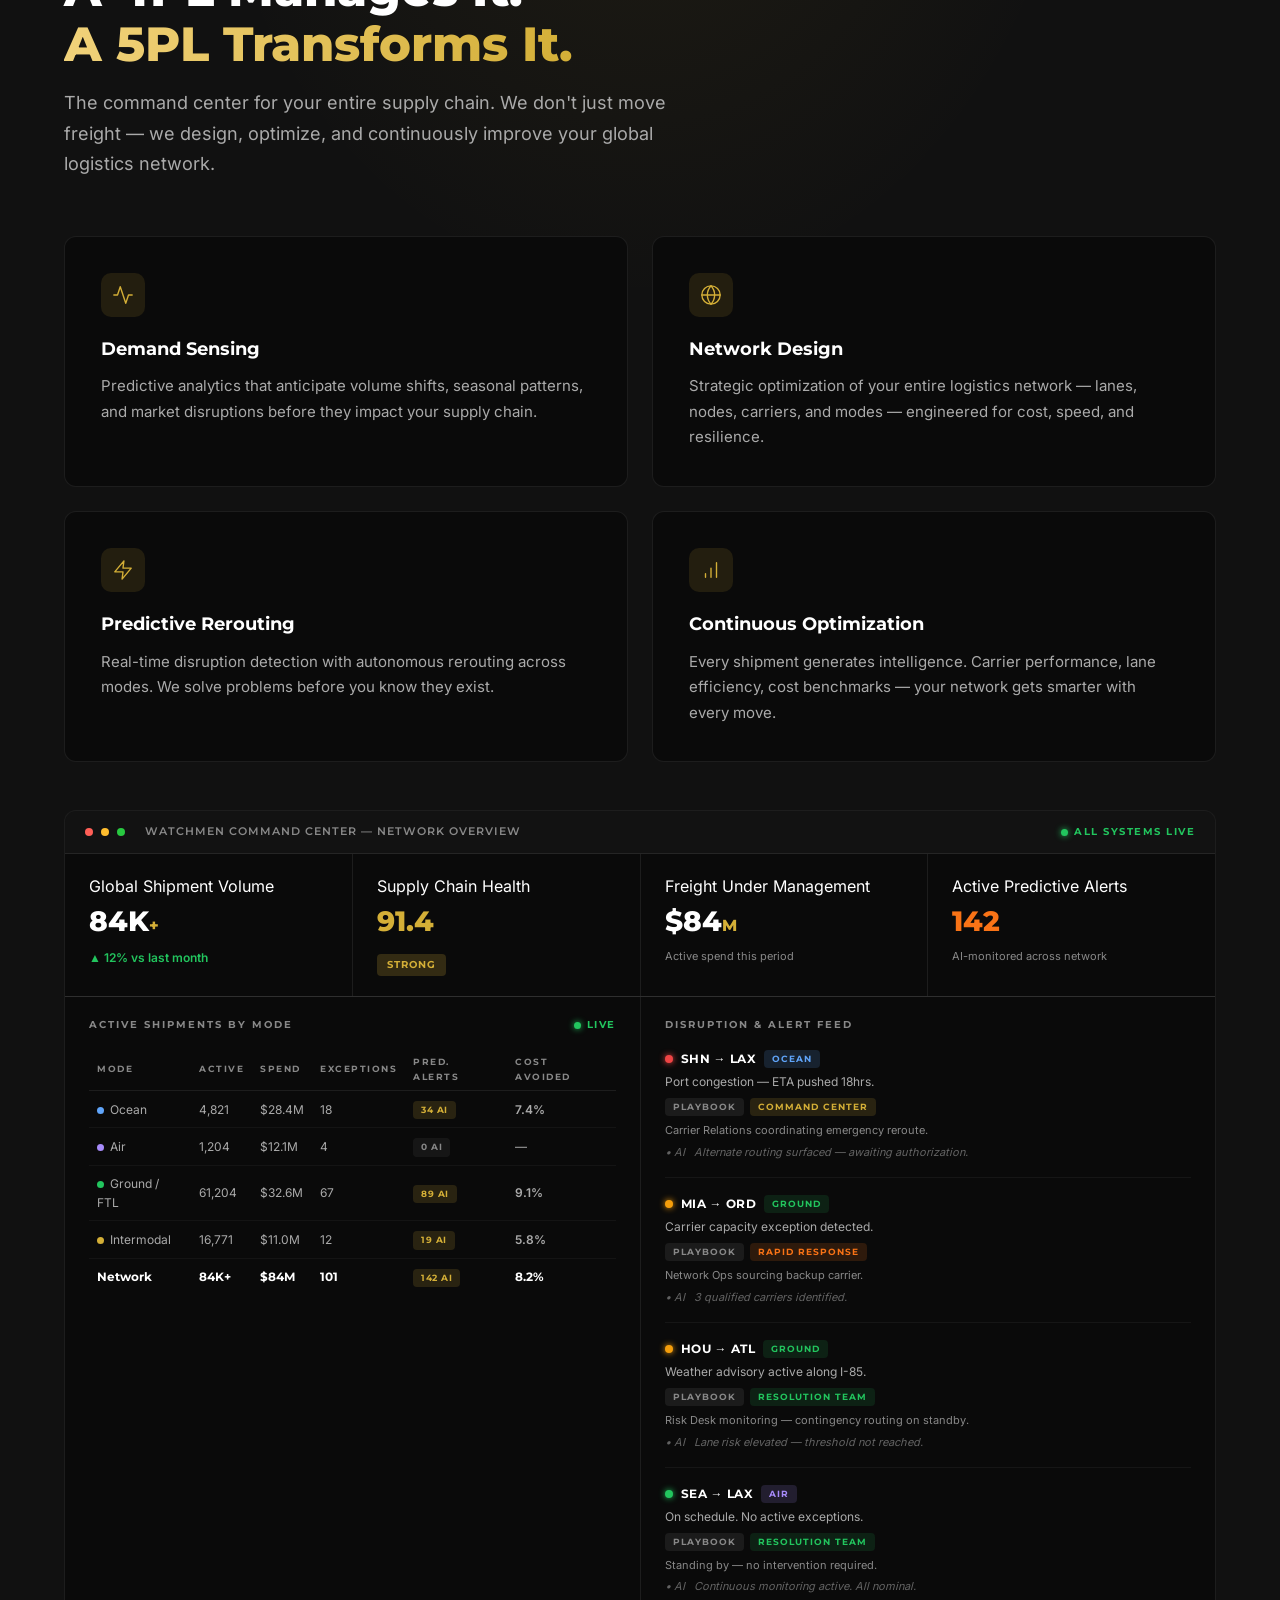
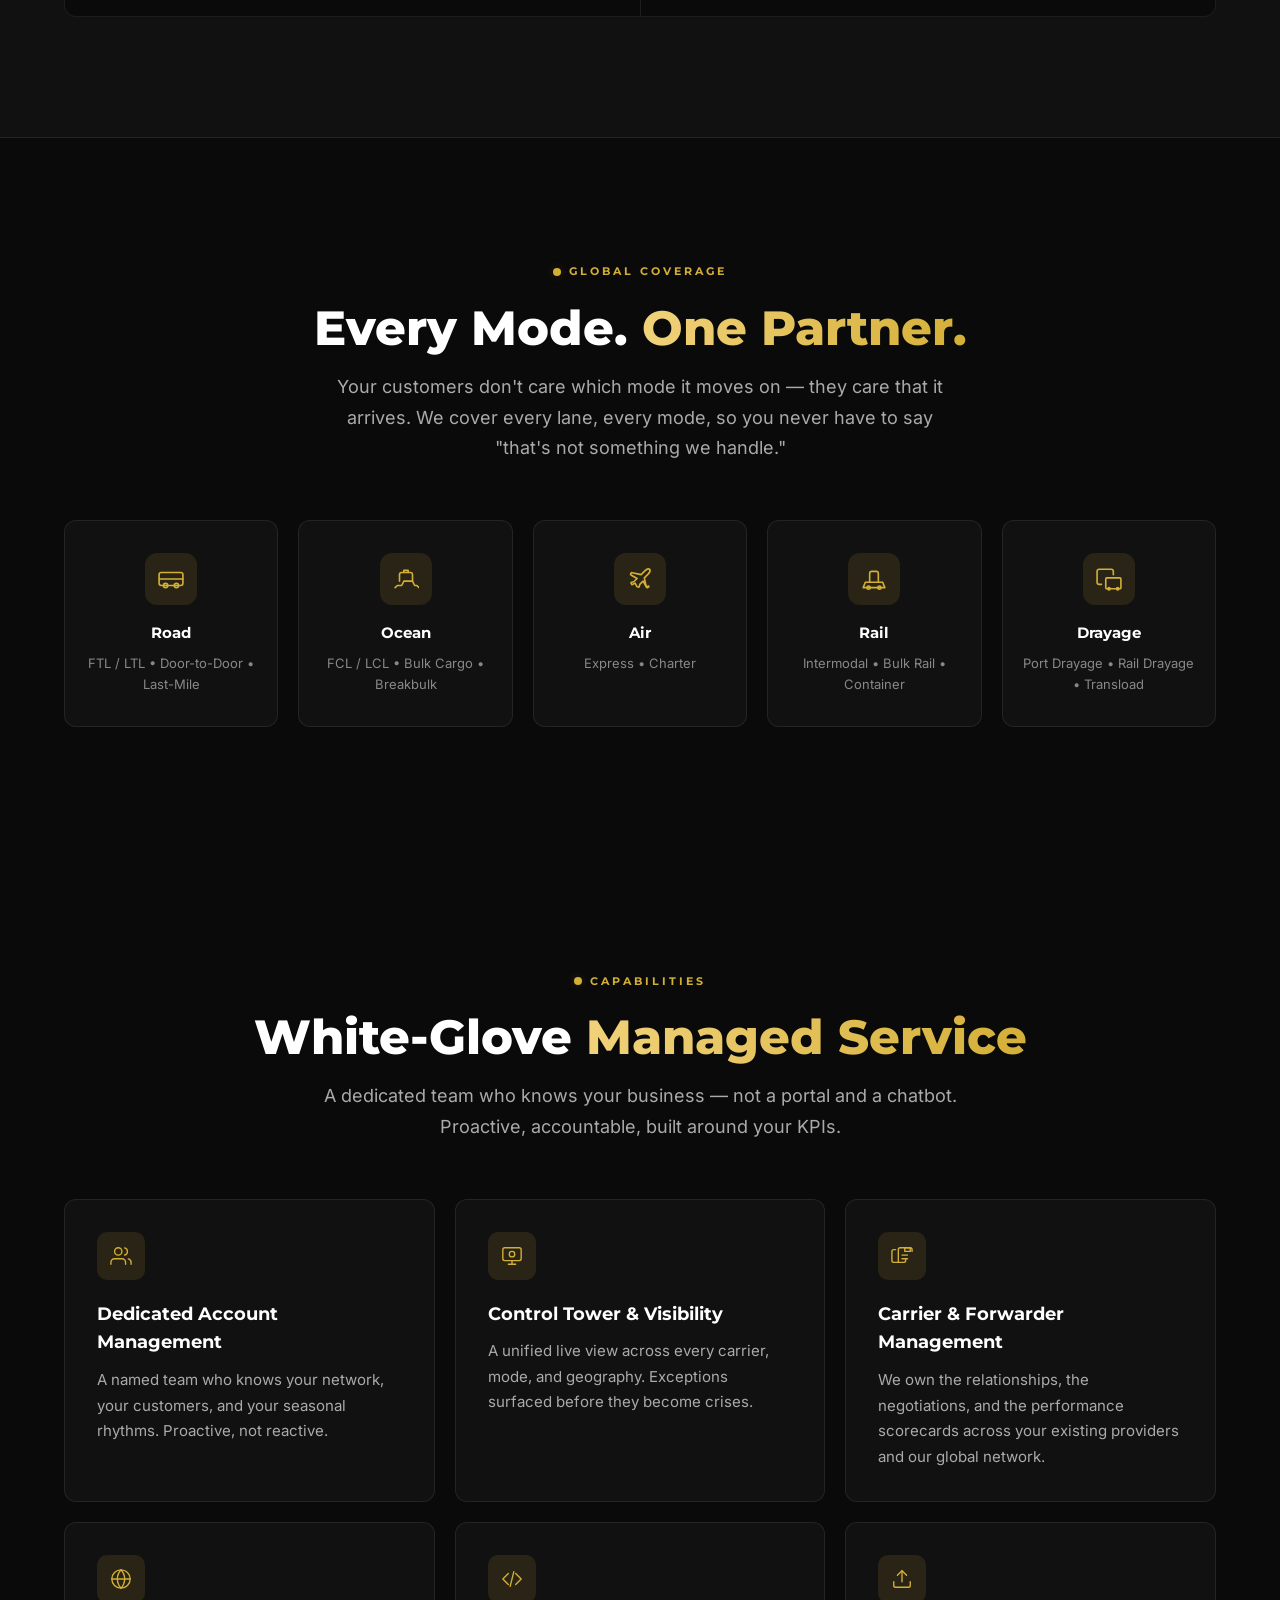
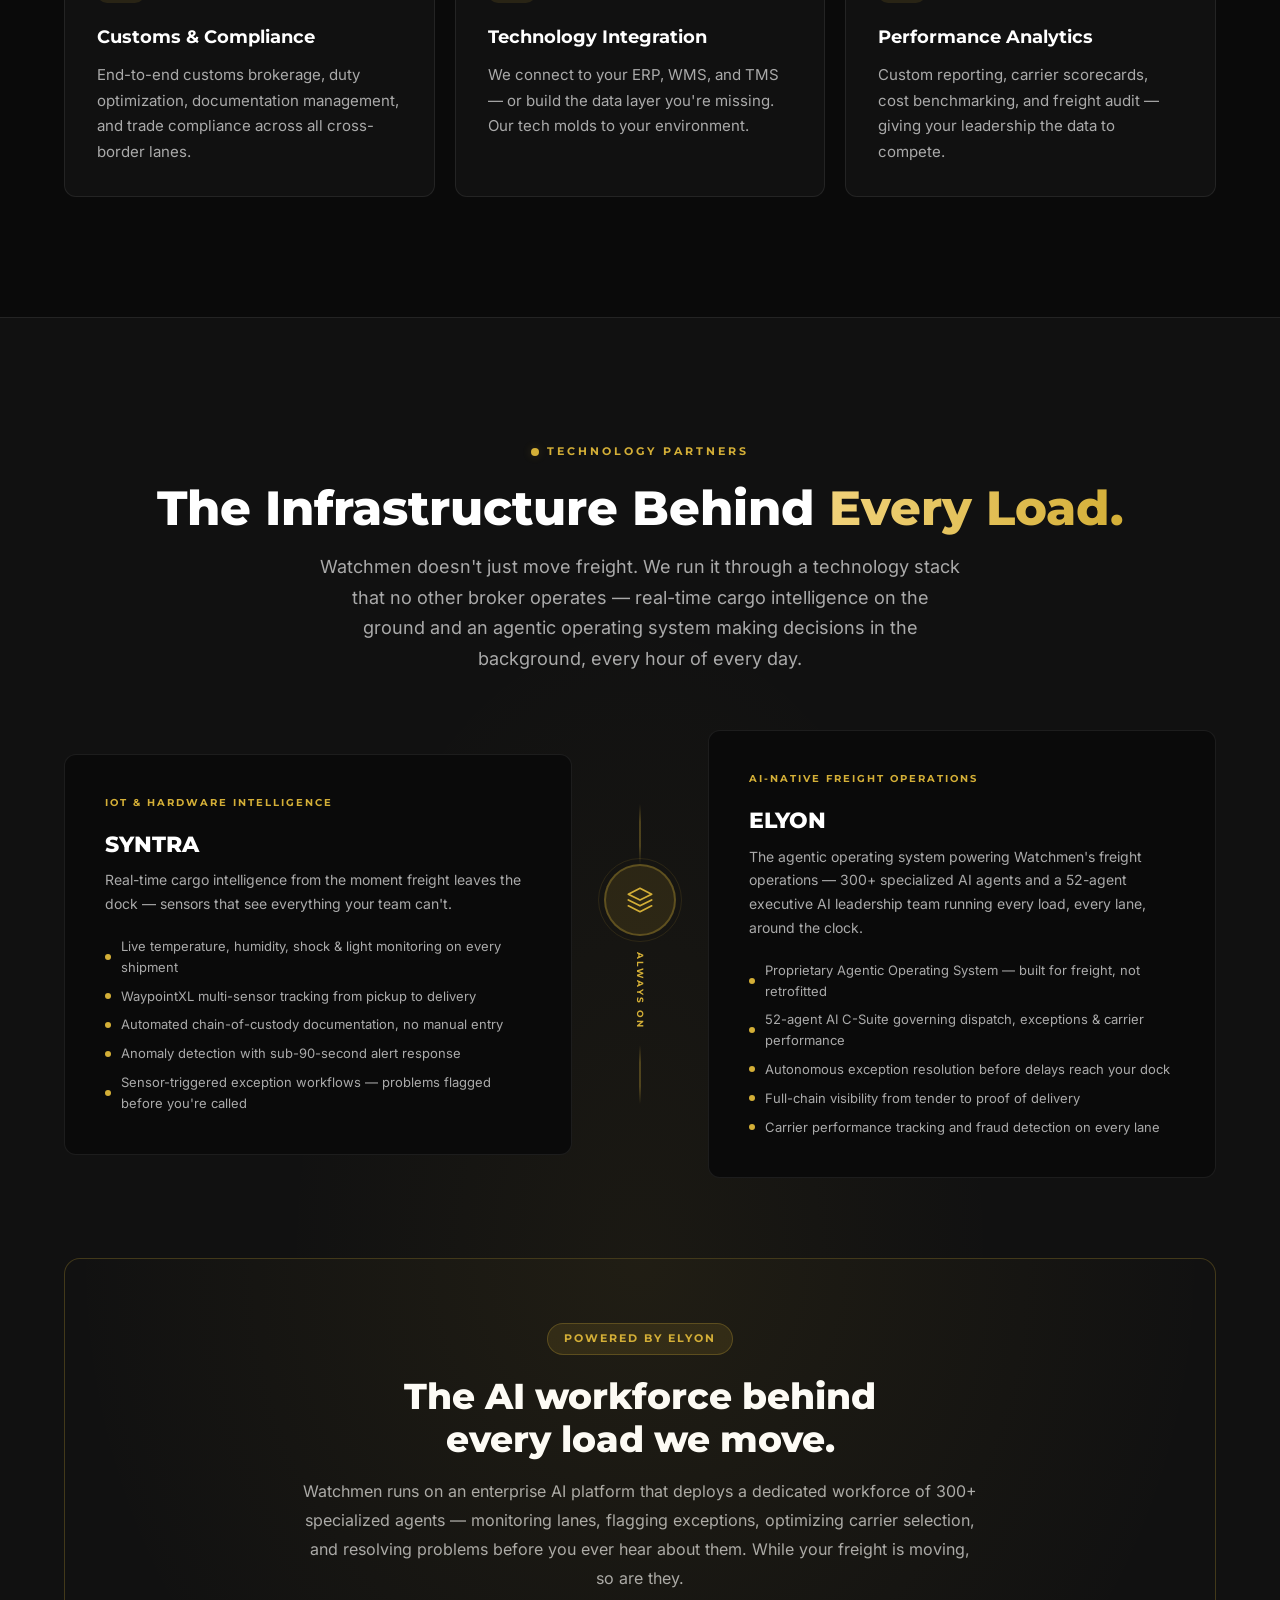
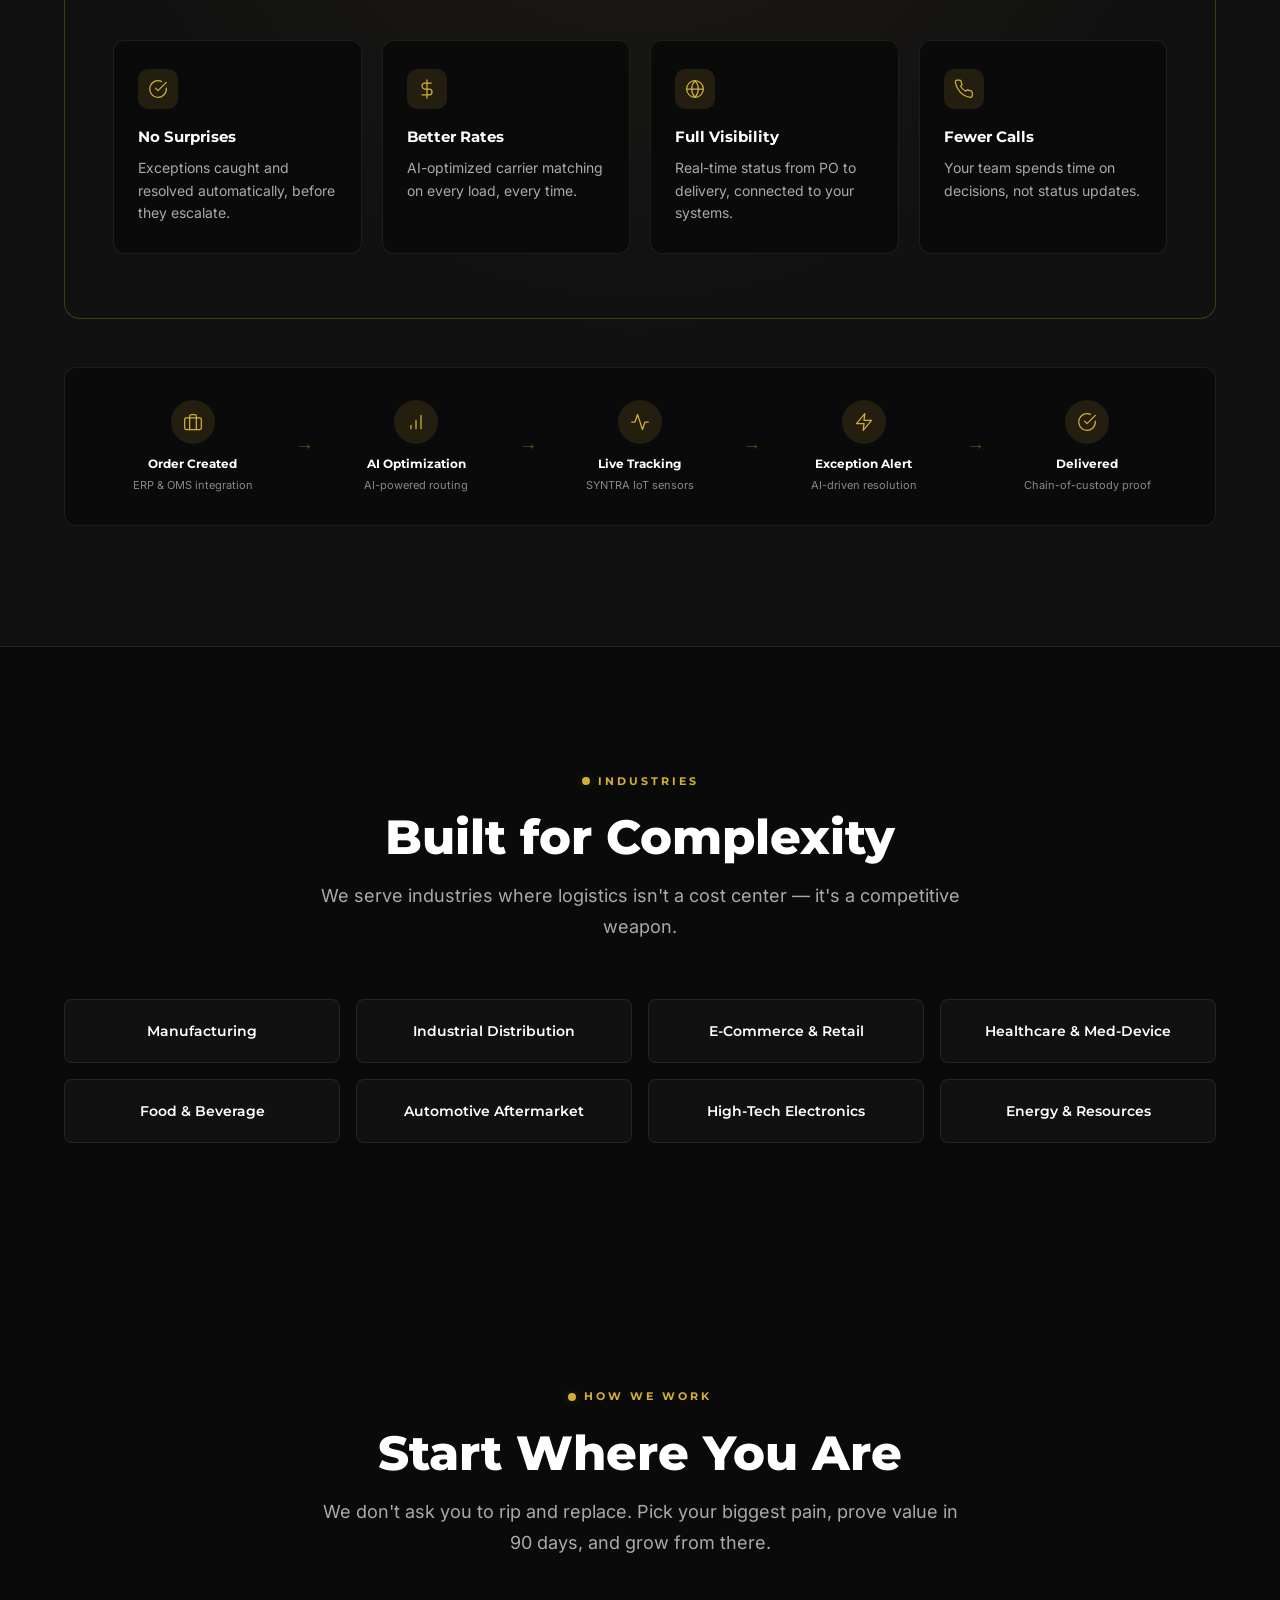
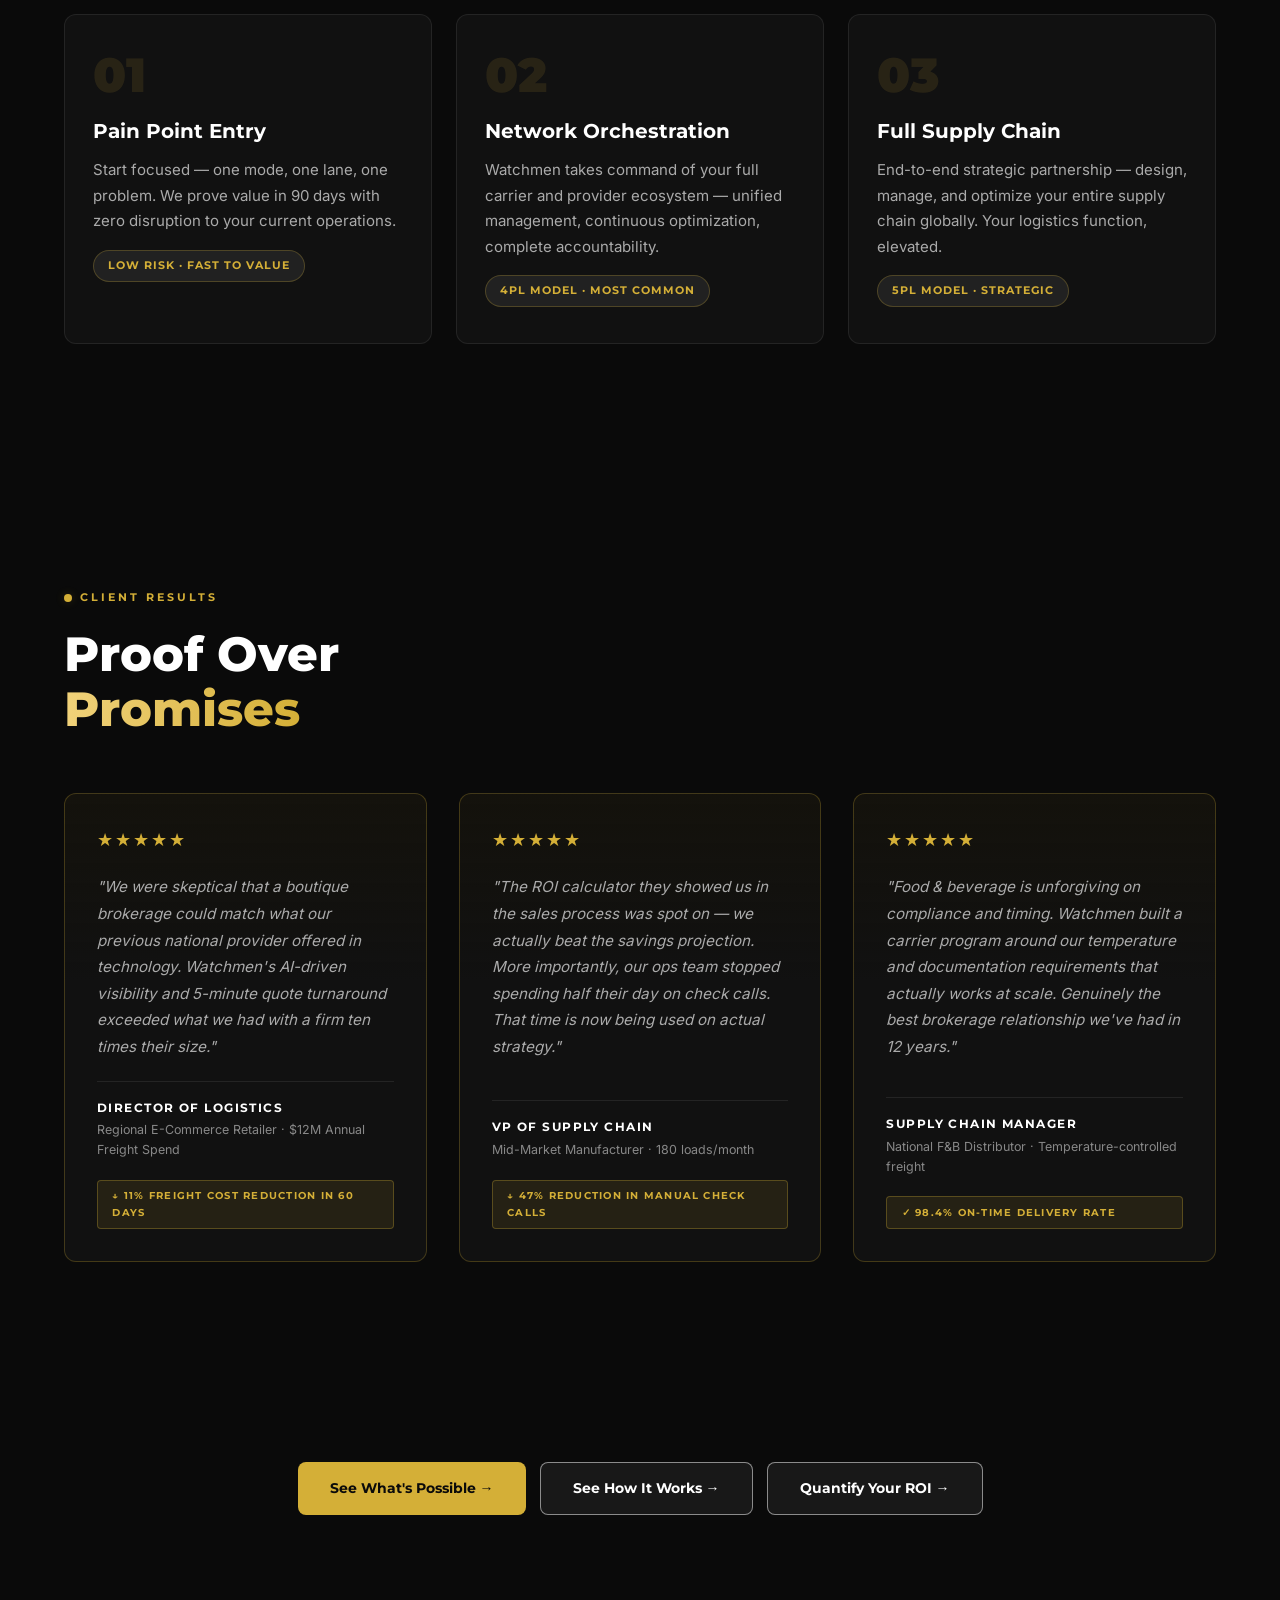
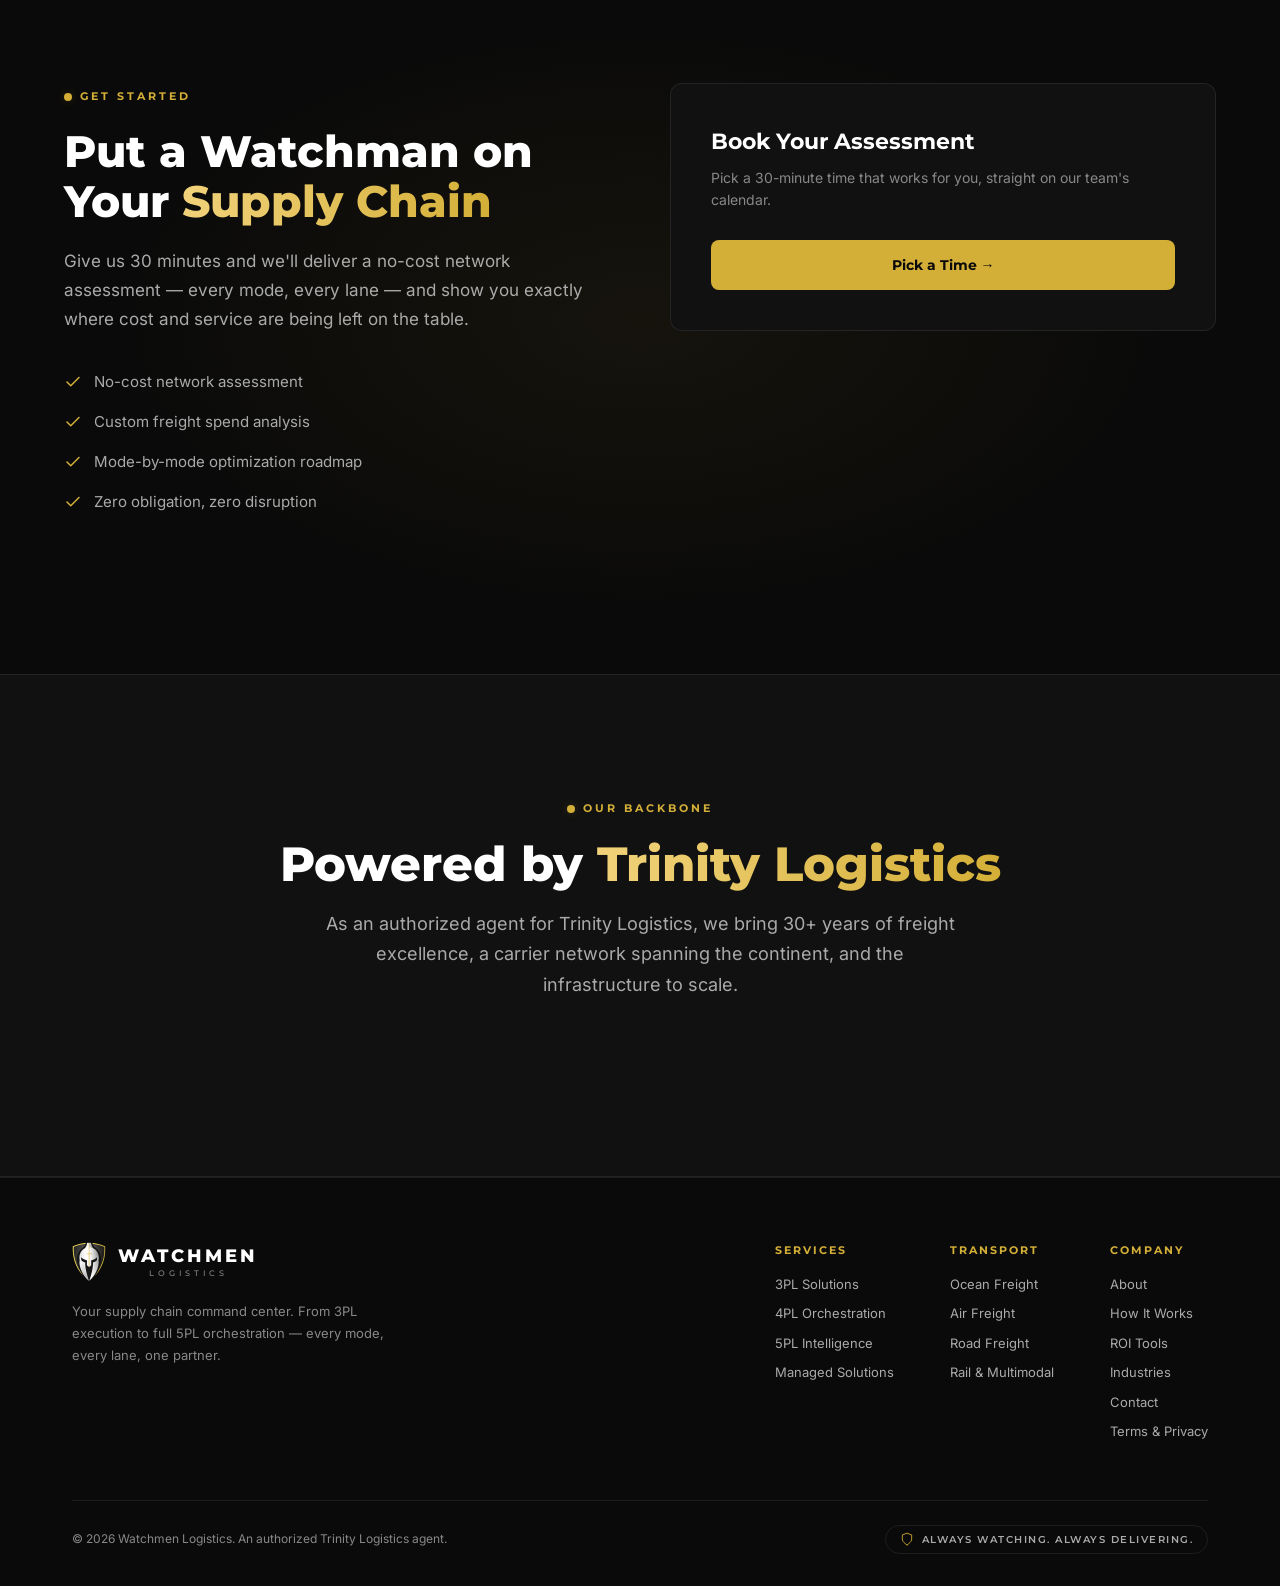
==== commit e0d122ec: "Merge pull request #10 from Elyon-SCI/claude/stoic-archimedes-qadg94-wl-shared-chrome One token sour" ====
--- a/index.html
+++ b/index.html
@@ -35,31 +35,6 @@
   <script type="application/ld+json">{"@context":"https://schema.org","@graph":[{"@type":"Organization","@id":"https://watchmenlogistics.com/#organization","name":"Watchmen Logistics","url":"https://watchmenlogistics.com/","logo":"https://watchmenlogistics.com/logos/watchmen-logo-full.png","image":"https://watchmenlogistics.com/og/watchmen-og.jpg","description":"Managed logistics and supply chain orchestration, from 3PL execution to 5PL, across ocean, air, truck and rail. Authorized Trinity Logistics agent.","email":"info@watchmen-logistics.com"},{"@type":"WebSite","@id":"https://watchmenlogistics.com/#website","name":"Watchmen Logistics","url":"https://watchmenlogistics.com/","publisher":{"@id":"https://watchmenlogistics.com/#organization"}}]}</script>
 
   <style>
-    /* ============================================================
-       TOKENS
-    ============================================================ */
-    :root {
-      --bg:          #0A0A0A;
-      --surface:     #111111;
-      --surface-2:   #1A1A1A;
-      --surface-3:   #222222;
-      --border:      rgba(255,255,255,0.08);
-      --border-gold: rgba(212,175,55,0.25);
-      --white:       #FFFFFF;
-      --gray:        #888888;
-      --gray-lt:     #9CA3AF;
-      --gold:        #D4AF37;
-      --gold-deep:   #A8892C;
-      --gold-bright: #F1D27A;
-      --gold-dim:    rgba(212,175,55,0.10);
-      --gold-glow:   rgba(212,175,55,0.20);
-      --grad:        linear-gradient(135deg, #D4AF37 0%, #A8892C 100%);
-      --grad-text:   linear-gradient(90deg, #F1D27A 0%, #D4AF37 100%);
-      --max-w:       1200px;
-      --nav-h:       72px;
-      --radius:      12px;
-      --section-pad: clamp(80px, 10vw, 120px);
-    }
 
     /* ============================================================
        RESET
@@ -67,7 +42,7 @@
     *, *::before, *::after { box-sizing: border-box; margin: 0; padding: 0; }
     html { scroll-behavior: smooth; scroll-padding-top: var(--nav-h); }
     body {
-      background: var(--bg);
+      background: var(--black);
       color: var(--white);
       font-family: 'Inter', sans-serif;
       font-size: 16px;
@@ -141,8 +116,8 @@
       color: var(--gold);
     }
     .card {
-      background: var(--surface);
-      border: 1px solid var(--border);
+      background: var(--charcoal);
+      border: 1px solid var(--border-soft);
       border-radius: var(--radius);
       padding: 32px;
       transition: border-color 0.3s ease, box-shadow 0.3s ease;
@@ -195,7 +170,7 @@
       background:
         radial-gradient(ellipse 60% 50% at 70% 30%, rgba(212,175,55,0.06) 0%, transparent 70%),
         radial-gradient(ellipse 50% 60% at 20% 80%, rgba(212,175,55,0.04) 0%, transparent 70%),
-        var(--bg);
+        var(--black);
     }
     .hero-grid {
       position: absolute; inset: 0; z-index: 0;
@@ -342,7 +317,7 @@
     .hero-stats {
       display: flex; flex-wrap: wrap; gap: 40px;
       padding-top: 40px;
-      border-top: 1px solid var(--border);
+      border-top: 1px solid var(--border-soft);
     }
     .hero-stat .num {
       font-family: 'Montserrat', sans-serif;
@@ -360,9 +335,9 @@
     ============================================================ */
     .trusted {
       padding: 60px 0;
-      border-top: 1px solid var(--border);
-      border-bottom: 1px solid var(--border);
-      background: var(--surface);
+      border-top: 1px solid var(--border-soft);
+      border-bottom: 1px solid var(--border-soft);
+      background: var(--charcoal);
       overflow: hidden;
     }
     .trusted-label {
@@ -437,8 +412,8 @@
     ============================================================ */
     .proof-strip {
       background: #0d0d0d;
-      border-top: 1px solid var(--border);
-      border-bottom: 1px solid var(--border);
+      border-top: 1px solid var(--border-soft);
+      border-bottom: 1px solid var(--border-soft);
       padding: 0.9rem 0;
       margin: 2rem 0;
     }
@@ -524,8 +499,8 @@
       gap: 24px;
     }
     .tier-card {
-      background: var(--surface);
-      border: 1px solid var(--border);
+      background: var(--charcoal);
+      border: 1px solid var(--border-soft);
       border-radius: var(--radius);
       padding: 40px 32px;
       text-align: center;
@@ -536,7 +511,7 @@
     .tier-card::before {
       content: ''; position: absolute; top: 0; left: 0; right: 0;
       height: 3px;
-      background: var(--border);
+      background: var(--border-soft);
       transition: background 0.4s ease;
     }
     .tier-card .tier-label {
@@ -556,7 +531,7 @@
     }
     .tier-card.featured {
       border-color: var(--border-gold);
-      background: linear-gradient(180deg, rgba(212,175,55,0.05) 0%, var(--surface) 40%);
+      background: linear-gradient(180deg, rgba(212,175,55,0.05) 0%, var(--charcoal) 40%);
     }
     .tier-card.featured::before {
       background: var(--grad);
@@ -574,9 +549,9 @@
     ============================================================ */
     .fivepl {
       position: relative;
-      background: var(--surface);
-      border-top: 1px solid var(--border);
-      border-bottom: 1px solid var(--border);
+      background: var(--charcoal);
+      border-top: 1px solid var(--border-soft);
+      border-bottom: 1px solid var(--border-soft);
     }
     .fivepl-glow {
       position: absolute; inset: 0;
@@ -591,8 +566,8 @@
       position: relative;
     }
     .fivepl-card {
-      background: var(--bg);
-      border: 1px solid var(--border);
+      background: var(--black);
+      border: 1px solid var(--border-soft);
       border-radius: var(--radius);
       padding: 36px;
       transition: border-color 0.3s ease;
@@ -603,8 +578,8 @@
     /* 5PL Dashboard mockup */
     .fivepl-dashboard {
       margin-top: 48px;
-      background: var(--bg);
-      border: 1px solid var(--border);
+      background: var(--black);
+      border: 1px solid var(--border-soft);
       border-radius: var(--radius);
       overflow: hidden;
       position: relative;
@@ -613,7 +588,7 @@
       display: flex; align-items: center; gap: 8px;
       padding: 12px 20px;
       background: rgba(255,255,255,0.03);
-      border-bottom: 1px solid var(--border);
+      border-bottom: 1px solid var(--border-soft);
     }
     .dash-dot { width: 8px; height: 8px; border-radius: 50%; }
     .dash-dot.red { background: #ff5f57; }
@@ -630,10 +605,10 @@
       display: grid;
       grid-template-columns: 1fr 1fr 1fr;
       gap: 1px;
-      background: var(--border);
+      background: var(--border-soft);
     }
     .dash-panel {
-      background: var(--bg);
+      background: var(--black);
       padding: 24px;
     }
     .dash-panel .label {
@@ -684,7 +659,7 @@
     }
     .dash-route .line-track {
       flex: 1; height: 2px;
-      background: var(--border);
+      background: var(--border-soft);
       border-radius: 2px;
       position: relative;
       overflow: hidden;
@@ -733,11 +708,11 @@
     }
     .dash-kpi-row {
       display: grid; grid-template-columns: repeat(4,1fr);
-      gap: 1px; background: var(--border);
-      border-bottom: 1px solid var(--border);
+      gap: 1px; background: var(--border-soft);
+      border-bottom: 1px solid var(--border-soft);
     }
     .dash-kpi {
-      background: var(--bg); padding: 20px 24px;
+      background: var(--black); padding: 20px 24px;
     }
     .dash-metric.gold { color: var(--gold); }
     .dash-metric.alert { color: #F97316; }
@@ -754,10 +729,10 @@
     .dash-sub { font-size: 11px; color: var(--gray); margin-top: 4px; }
     .dash-bottom {
       display: grid; grid-template-columns: 1fr 1fr;
-      gap: 1px; background: var(--border);
+      gap: 1px; background: var(--border-soft);
     }
     .dash-table-wrap, .dash-alert-wrap {
-      background: var(--bg); padding: 20px 24px;
+      background: var(--black); padding: 20px 24px;
     }
     .dash-section-header {
       font-family: 'Montserrat', sans-serif;
@@ -775,7 +750,7 @@
       font-size: 9px; font-weight: 700;
       letter-spacing: 1.5px; text-transform: uppercase;
       color: var(--gray); padding: 6px 8px;
-      border-bottom: 1px solid var(--border);
+      border-bottom: 1px solid var(--border-soft);
       text-align: left;
     }
     .dash-table tbody td {
@@ -787,7 +762,7 @@
       color: var(--white) !important;
       font-family: 'Montserrat', sans-serif;
       font-weight: 700; font-size: 12px;
-      border-top: 1px solid var(--border);
+      border-top: 1px solid var(--border-soft);
       border-bottom: none !important;
     }
     .mode-dot {
@@ -882,8 +857,8 @@
       gap: 20px;
     }
     .mode-card {
-      background: var(--surface);
-      border: 1px solid var(--border);
+      background: var(--charcoal);
+      border: 1px solid var(--border-soft);
       border-radius: var(--radius);
       padding: 32px 20px;
       text-align: center;
@@ -924,9 +899,9 @@
     ============================================================ */
     .tech-partners {
       position: relative;
-      background: var(--surface);
-      border-top: 1px solid var(--border);
-      border-bottom: 1px solid var(--border);
+      background: var(--charcoal);
+      border-top: 1px solid var(--border-soft);
+      border-bottom: 1px solid var(--border-soft);
       overflow: hidden;
     }
     .tech-partners-glow {
@@ -943,8 +918,8 @@
       position: relative;
     }
     .partner-card {
-      background: var(--bg);
-      border: 1px solid var(--border);
+      background: var(--black);
+      border: 1px solid var(--border-soft);
       border-radius: var(--radius);
       padding: 40px;
       position: relative;
@@ -1028,8 +1003,8 @@
     /* End-to-end flow bar */
     .e2e-flow {
       margin-top: 48px;
-      background: var(--bg);
-      border: 1px solid var(--border);
+      background: var(--black);
+      border: 1px solid var(--border-soft);
       border-radius: var(--radius);
       padding: 32px;
       display: flex;
@@ -1088,7 +1063,7 @@
     .elyon-powered {
       margin-top: 80px;
       padding: 64px 48px;
-      background: var(--surface);
+      background: var(--charcoal);
       border: 1px solid var(--border-gold);
       border-radius: 16px;
       position: relative;
@@ -1132,8 +1107,8 @@
       gap: 20px;
     }
     .elyon-outcome {
-      background: var(--bg);
-      border: 1px solid var(--border);
+      background: var(--black);
+      border: 1px solid var(--border-soft);
       border-radius: 12px;
       padding: 28px 24px;
       transition: border-color 0.3s ease;
@@ -1177,8 +1152,8 @@
       gap: 16px;
     }
     .industry-tag {
-      background: var(--surface);
-      border: 1px solid var(--border);
+      background: var(--charcoal);
+      border: 1px solid var(--border-soft);
       border-radius: 8px;
       padding: 20px 24px;
       font-family: 'Montserrat', sans-serif;
@@ -1195,9 +1170,9 @@
        TRINITY PARTNERSHIP
     ============================================================ */
     .trinity {
-      background: var(--surface);
-      border-top: 1px solid var(--border);
-      border-bottom: 1px solid var(--border);
+      background: var(--charcoal);
+      border-top: 1px solid var(--border-soft);
+      border-bottom: 1px solid var(--border-soft);
     }
     .trinity-stats {
       display: grid;
@@ -1208,8 +1183,8 @@
     .trinity-stat {
       text-align: center;
       padding: 28px 20px;
-      background: var(--bg);
-      border: 1px solid var(--border);
+      background: var(--black);
+      border: 1px solid var(--border-soft);
       border-radius: var(--radius);
     }
     .trinity-stat .num {
@@ -1233,8 +1208,8 @@
       position: relative;
     }
     .engage-card {
-      background: var(--surface);
-      border: 1px solid var(--border);
+      background: var(--charcoal);
+      border: 1px solid var(--border-soft);
       border-radius: var(--radius);
       padding: 36px 28px;
       position: relative;
@@ -1275,14 +1250,14 @@
       margin-top: 3rem;
     }
     .testimonial-card {
-      background: var(--surface);
+      background: var(--charcoal);
       border: 1px solid var(--border-gold);
       border-radius: 12px;
       padding: 2rem;
       display: flex;
       flex-direction: column;
       gap: 1.25rem;
-      background: linear-gradient(180deg, rgba(212,175,55,0.05) 0%, var(--surface) 40%);
+      background: linear-gradient(180deg, rgba(212,175,55,0.05) 0%, var(--charcoal) 40%);
     }
     .t-stars {
       color: var(--gold);
@@ -1298,7 +1273,7 @@
       margin: 0;
     }
     .t-attribution {
-      border-top: 1px solid var(--border);
+      border-top: 1px solid var(--border-soft);
       padding-top: 1rem;
     }
     .t-name {
@@ -1372,8 +1347,8 @@
       stroke-width: 2; flex-shrink: 0;
     }
     .contact-form {
-      background: var(--surface);
-      border: 1px solid var(--border);
+      background: var(--charcoal);
+      border: 1px solid var(--border-soft);
       border-radius: var(--radius);
       padding: 40px;
     }
@@ -1455,6 +1430,7 @@
   <!-- ============================================================
        NAVIGATION
   ============================================================ -->
+  <!-- chrome:nav -->
   <header class="wm-nav" id="wmNav">
     <div class="wm-nav-inner">
       <a href="/" class="wm-logo" aria-label="Watchmen Logistics home">
@@ -1484,6 +1460,7 @@
     <a href="/#contact">Contact</a>
     <a href="https://watchmenhq.elyonsci.ai/book/watchmen-team" target="_blank" rel="noopener" class="wm-cta">See What's Possible &rarr;</a>
   </nav>
+  <!-- /chrome:nav -->
   <main id="main">
 
   <!-- Mobile Menu -->
@@ -2241,7 +2218,7 @@
   <!-- ============================================================
        MID-PAGE CTA BUTTONS
   ============================================================ -->
-  <div style="padding: 2rem 0 3rem; background: var(--bg);">
+  <div style="padding: 2rem 0 3rem; background: var(--black);">
     <div class="wrap">
       <div class="cta-btns">
         <a href="https://watchmenhq.elyonsci.ai/book/watchmen-team" target="_blank" rel="noopener" class="btn btn-primary">See What's Possible &rarr;</a>
@@ -2309,6 +2286,7 @@
   </section>
 
   </main>
+  <!-- chrome:footer -->
   <footer class="wm-footer">
     <div class="wm-footer-wrap">
       <div class="wm-footer-top">
@@ -2354,6 +2332,7 @@
       </div>
     </div>
   </footer>
+  <!-- /chrome:footer -->
 
   <!-- ============================================================
        JAVASCRIPT
--- a/site.css
+++ b/site.css
@@ -4,21 +4,37 @@
    header or footer lives there any more, so the pages can't drift apart.
 ============================================================ */
 :root {
-  --wm-bg:          #0A0A0A;
-  --wm-surface:     #111111;
-  --wm-border:      rgba(255,255,255,0.08);
-  --wm-white:       #FFFFFF;
-  --wm-gray:        #888888;  /* 5.6:1 on --wm-bg; #6B7280 measured 4.1:1 */
-  --wm-gray-lt:     #9CA3AF;
-  --wm-gold:        #D4AF37;
-  --wm-gold-bright: #F1D27A;
-  --wm-gold-glow:   rgba(212,175,55,0.20);
-  --wm-nav-h:       72px;
+  /* One token set for the whole site. Pages use var(--name) and declare no
+     :root of their own. Text greys are measured against --black/--charcoal:
+     --gray #888888 is 5.6:1 / 5.3:1, --gray-lt #AAAAAA is 8.5:1 / 8.1:1. */
+  --black:          #0A0A0A;
+  --charcoal:       #111111;
+  --surface:        #141414;
+  --surface2:       #1A1A1A;
+  --border:         #222222;
+  --border2:        #2A2A2A;
+  --border-soft:    rgba(255,255,255,0.08);
+  --border-gold:    rgba(212,175,55,0.25);
+  --gold-border:    rgba(212,175,55,0.3);
+  --white:          #FFFFFF;
+  --gray:           #888888;
+  --gray-lt:        #AAAAAA;
+  --red:            #EF4444;
+  --gold:           #D4AF37;
+  --gold-bright:    #F1D27A;
+  --gold-dim:       rgba(212,175,55,0.12);
+  --gold-glow:      rgba(212,175,55,0.20);
+  --grad:           linear-gradient(135deg, #D4AF37 0%, #A8892C 100%);
+  --grad-text:      linear-gradient(90deg, #F1D27A 0%, #D4AF37 100%);
+  --max-w:          1200px;
+  --nav-h:          72px;
+  --radius:         12px;
+  --section-pad:    clamp(80px, 10vw, 120px);
 }
 
 /* Off-screen reveal animations must never widen the page. */
 html, body { overflow-x: clip; }
-html { scroll-padding-top: var(--wm-nav-h); }
+html { scroll-padding-top: var(--nav-h); }
 
 /* Pages set different body line-heights; the chrome must not inherit them. */
 .wm-nav, .wm-menu, .wm-footer { line-height: 1.5; }
@@ -27,7 +43,7 @@
 /* ---------- Header ---------- */
 .wm-nav {
   position: fixed; top: 0; left: 0; right: 0; z-index: 1000;
-  height: var(--wm-nav-h);
+  height: var(--nav-h);
   display: flex; align-items: center;
   background: rgba(10,10,10,0.72);
   backdrop-filter: blur(20px); -webkit-backdrop-filter: blur(20px);
@@ -37,7 +53,7 @@
 .wm-nav.scrolled,
 .wm-nav.menu-open {
   background: rgba(10,10,10,0.96);
-  border-bottom-color: var(--wm-border);
+  border-bottom-color: var(--border-soft);
 }
 .wm-nav-inner {
   width: 100%; max-width: 1280px; margin: 0 auto;
@@ -58,13 +74,13 @@
   font-family: 'Montserrat', sans-serif;
   font-size: 18px; font-weight: 800;
   letter-spacing: 3px; text-transform: uppercase;
-  color: var(--wm-white);
+  color: var(--white);
 }
 .wm-logo-text .sub {
   font-family: 'Montserrat', sans-serif;
   font-size: 8px; font-weight: 500;
   letter-spacing: 4px; text-transform: uppercase;
-  color: var(--wm-gray);
+  color: var(--gray);
   margin-top: 4px;
 }
 
@@ -78,18 +94,18 @@
   font-size: 12px; font-weight: 600;
   letter-spacing: 1.2px; text-transform: uppercase;
   white-space: nowrap;
-  color: var(--wm-gray-lt); text-decoration: none;
+  color: var(--gray-lt); text-decoration: none;
   transition: color 0.2s ease;
 }
 .wm-links a::after {
   content: ''; position: absolute; left: 0; bottom: -6px;
-  width: 0; height: 2px; background: var(--wm-gold);
+  width: 0; height: 2px; background: var(--gold);
   transition: width 0.25s ease;
 }
-.wm-links a:hover { color: var(--wm-white); }
+.wm-links a:hover { color: var(--white); }
 .wm-links a:hover::after,
 .wm-links a[aria-current="page"]::after { width: 100%; }
-.wm-links a[aria-current="page"] { color: var(--wm-white); }
+.wm-links a[aria-current="page"] { color: var(--white); }
 
 .wm-cta {
   display: inline-flex; align-items: center;
@@ -97,12 +113,12 @@
   font-size: 12px; font-weight: 700; line-height: 1;
   white-space: nowrap;
   padding: 13px 20px; border-radius: 6px;
-  background: var(--wm-gold); color: #0A0A0A; text-decoration: none;
+  background: var(--gold); color: #0A0A0A; text-decoration: none;
   transition: background 0.2s ease, box-shadow 0.2s ease;
 }
 .wm-cta:hover {
-  background: var(--wm-gold-bright);
-  box-shadow: 0 0 20px var(--wm-gold-glow);
+  background: var(--gold-bright);
+  box-shadow: 0 0 20px var(--gold-glow);
 }
 
 .wm-burger {
@@ -113,7 +129,7 @@
 }
 .wm-burger span {
   display: block; width: 24px; height: 2px; border-radius: 2px;
-  background: var(--wm-white);
+  background: var(--white);
   transition: transform 0.25s ease, opacity 0.25s ease;
 }
 .wm-burger[aria-expanded="true"] span:nth-child(1) { transform: translateY(7px) rotate(45deg); }
@@ -122,11 +138,11 @@
 
 /* ---------- Mobile menu ---------- */
 .wm-menu {
-  position: fixed; top: var(--wm-nav-h); left: 0; right: 0; z-index: 999;
-  max-height: calc(100vh - var(--wm-nav-h)); overflow-y: auto;
+  position: fixed; top: var(--nav-h); left: 0; right: 0; z-index: 999;
+  max-height: calc(100vh - var(--nav-h)); overflow-y: auto;
   padding: 8px 24px 24px;
-  background: var(--wm-bg);
-  border-bottom: 1px solid var(--wm-border);
+  background: var(--black);
+  border-bottom: 1px solid var(--border-soft);
   opacity: 0; transform: translateY(-8px); visibility: hidden;
   transition: opacity 0.25s ease, transform 0.25s ease, visibility 0s linear 0.25s;
 }
@@ -139,11 +155,11 @@
   font-family: 'Montserrat', sans-serif;
   font-size: 13px; font-weight: 600;
   letter-spacing: 1.2px; text-transform: uppercase;
-  color: var(--wm-gray-lt); text-decoration: none;
-  border-bottom: 1px solid var(--wm-border);
+  color: var(--gray-lt); text-decoration: none;
+  border-bottom: 1px solid var(--border-soft);
 }
 .wm-menu a:hover,
-.wm-menu a[aria-current="page"] { color: var(--wm-white); }
+.wm-menu a[aria-current="page"] { color: var(--white); }
 .wm-menu .wm-cta {
   display: flex; justify-content: center;
   margin-top: 16px; padding: 15px 20px;
@@ -162,8 +178,8 @@
 
 /* ---------- Footer ---------- */
 .wm-footer {
-  background: var(--wm-bg);
-  border-top: 1px solid var(--wm-border);
+  background: var(--black);
+  border-top: 1px solid var(--border-soft);
   padding: 64px 0 32px;
   font-family: 'Inter', sans-serif;
 }
@@ -175,7 +191,7 @@
 .wm-footer-brand { max-width: 320px; }
 .wm-footer-brand p {
   margin: 18px 0 0;
-  font-size: 13px; line-height: 1.7; color: var(--wm-gray);
+  font-size: 13px; line-height: 1.7; color: var(--gray);
 }
 .wm-footer-cols { display: flex; gap: 56px; flex-wrap: wrap; }
 .wm-footer-col h3 {
@@ -183,29 +199,29 @@
   font-family: 'Montserrat', sans-serif;
   font-size: 11px; font-weight: 700;
   letter-spacing: 2px; text-transform: uppercase;
-  color: var(--wm-gold);
+  color: var(--gold);
 }
 .wm-footer-col a {
   display: block; margin-bottom: 10px;
-  font-size: 13px; color: var(--wm-gray-lt); text-decoration: none;
+  font-size: 13px; color: var(--gray-lt); text-decoration: none;
   transition: color 0.2s ease;
 }
-.wm-footer-col a:hover { color: var(--wm-white); }
+.wm-footer-col a:hover { color: var(--white); }
 .wm-footer-bottom {
   display: flex; justify-content: space-between; align-items: center;
   gap: 16px; flex-wrap: wrap;
   margin-top: 48px; padding-top: 24px;
-  border-top: 1px solid var(--wm-border);
-}
-.wm-footer-bottom p { margin: 0; font-size: 12px; color: var(--wm-gray); }
+  border-top: 1px solid var(--border-soft);
+}
+.wm-footer-bottom p { margin: 0; font-size: 12px; color: var(--gray); }
 .wm-footer-badge {
   display: inline-flex; align-items: center; gap: 8px;
-  padding: 6px 14px; border: 1px solid var(--wm-border); border-radius: 100px;
+  padding: 6px 14px; border: 1px solid var(--border-soft); border-radius: 100px;
   font-family: 'Montserrat', sans-serif;
   font-size: 10px; font-weight: 600; letter-spacing: 1.5px; text-transform: uppercase;
-  color: var(--wm-gray-lt);
-}
-.wm-footer-badge svg { width: 14px; height: 14px; stroke: var(--wm-gold); fill: none; }
+  color: var(--gray-lt);
+}
+.wm-footer-badge svg { width: 14px; height: 14px; stroke: var(--gold); fill: none; }
 
 @media (max-width: 768px) {
   .wm-footer-wrap { padding: 0 24px; }
